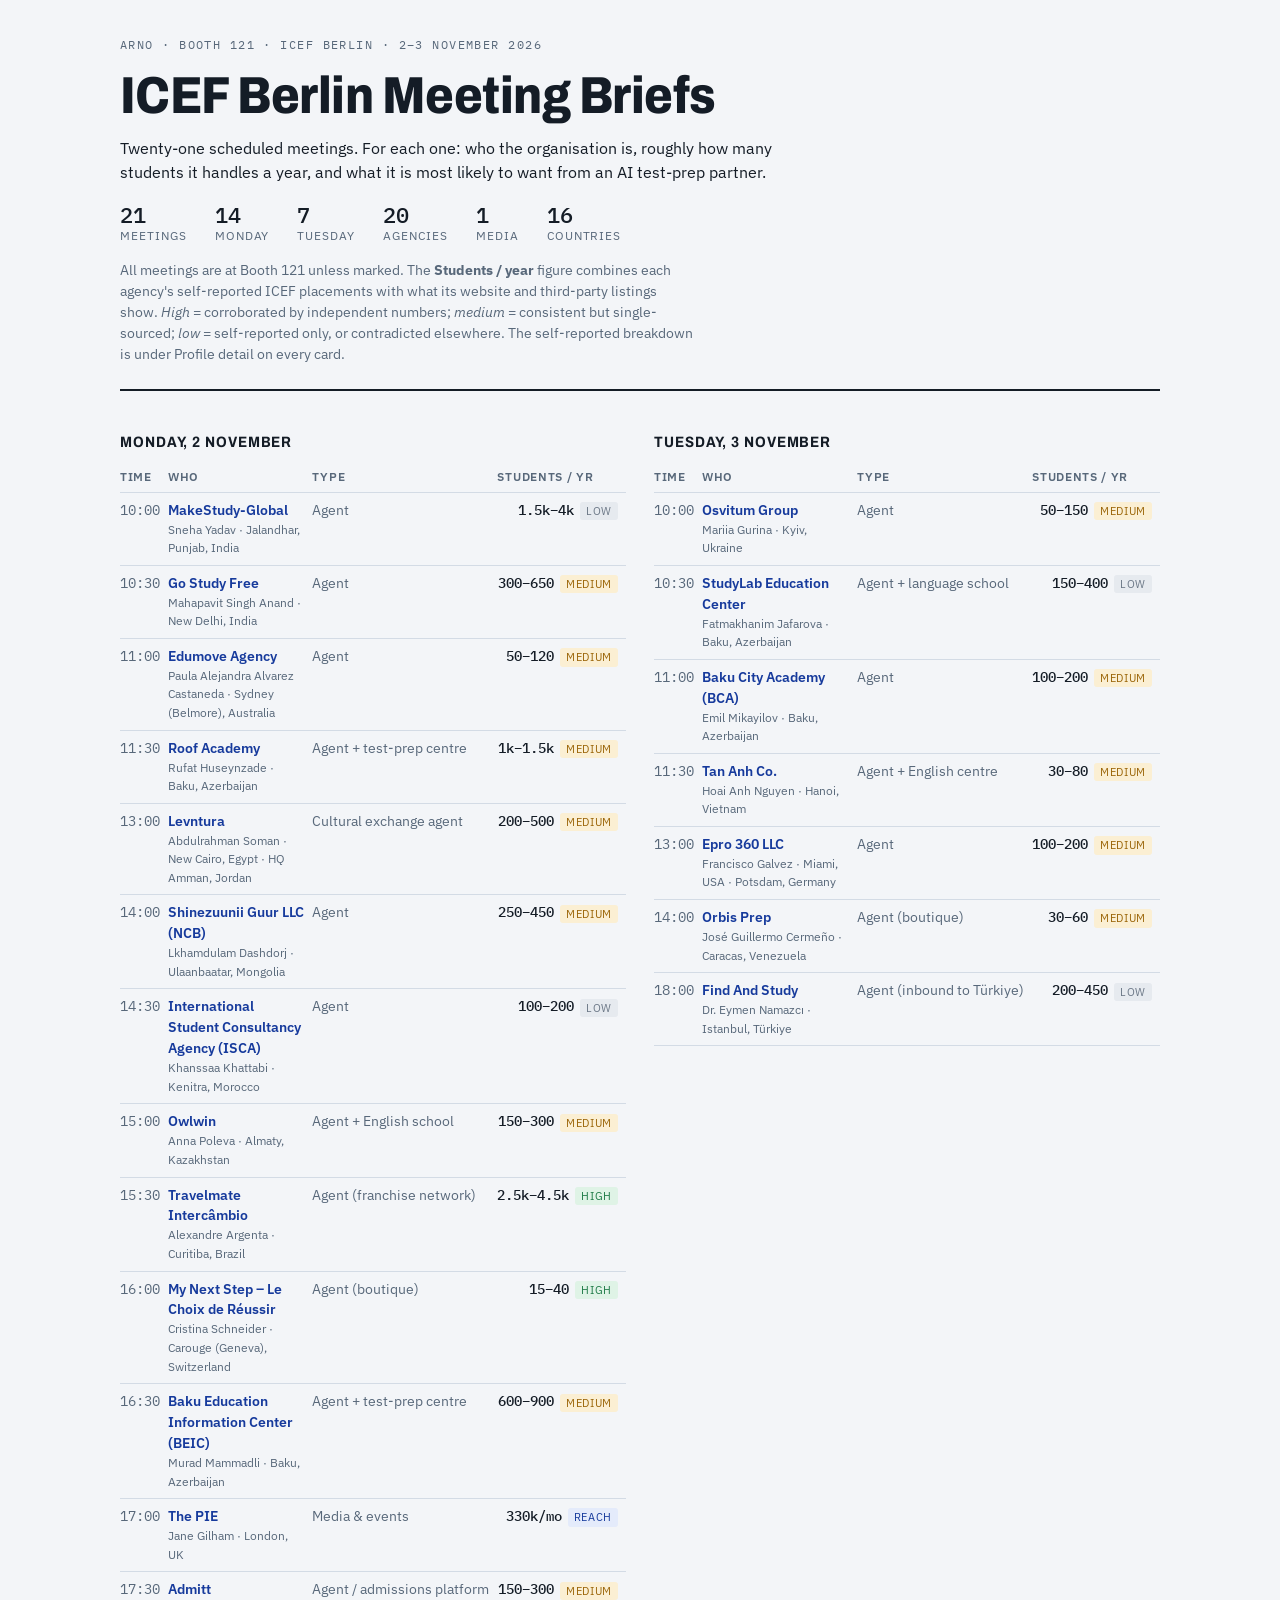
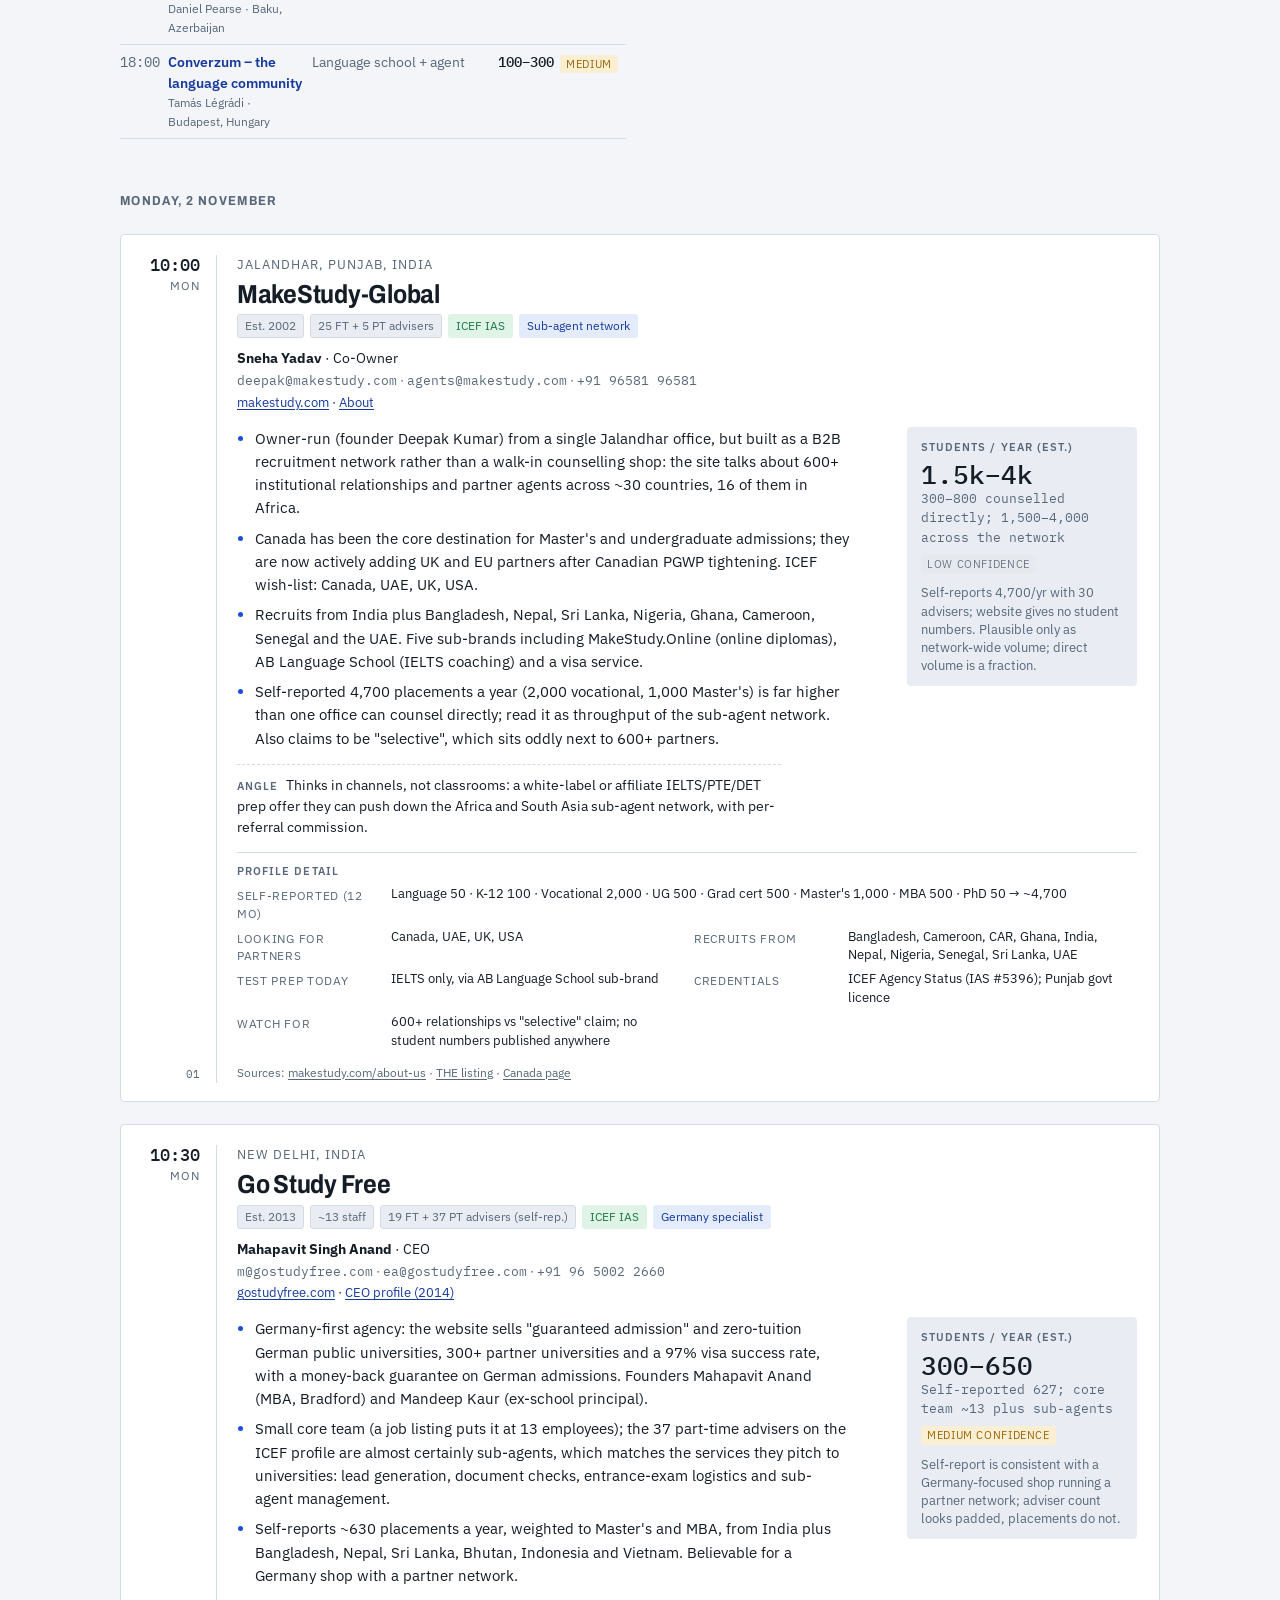
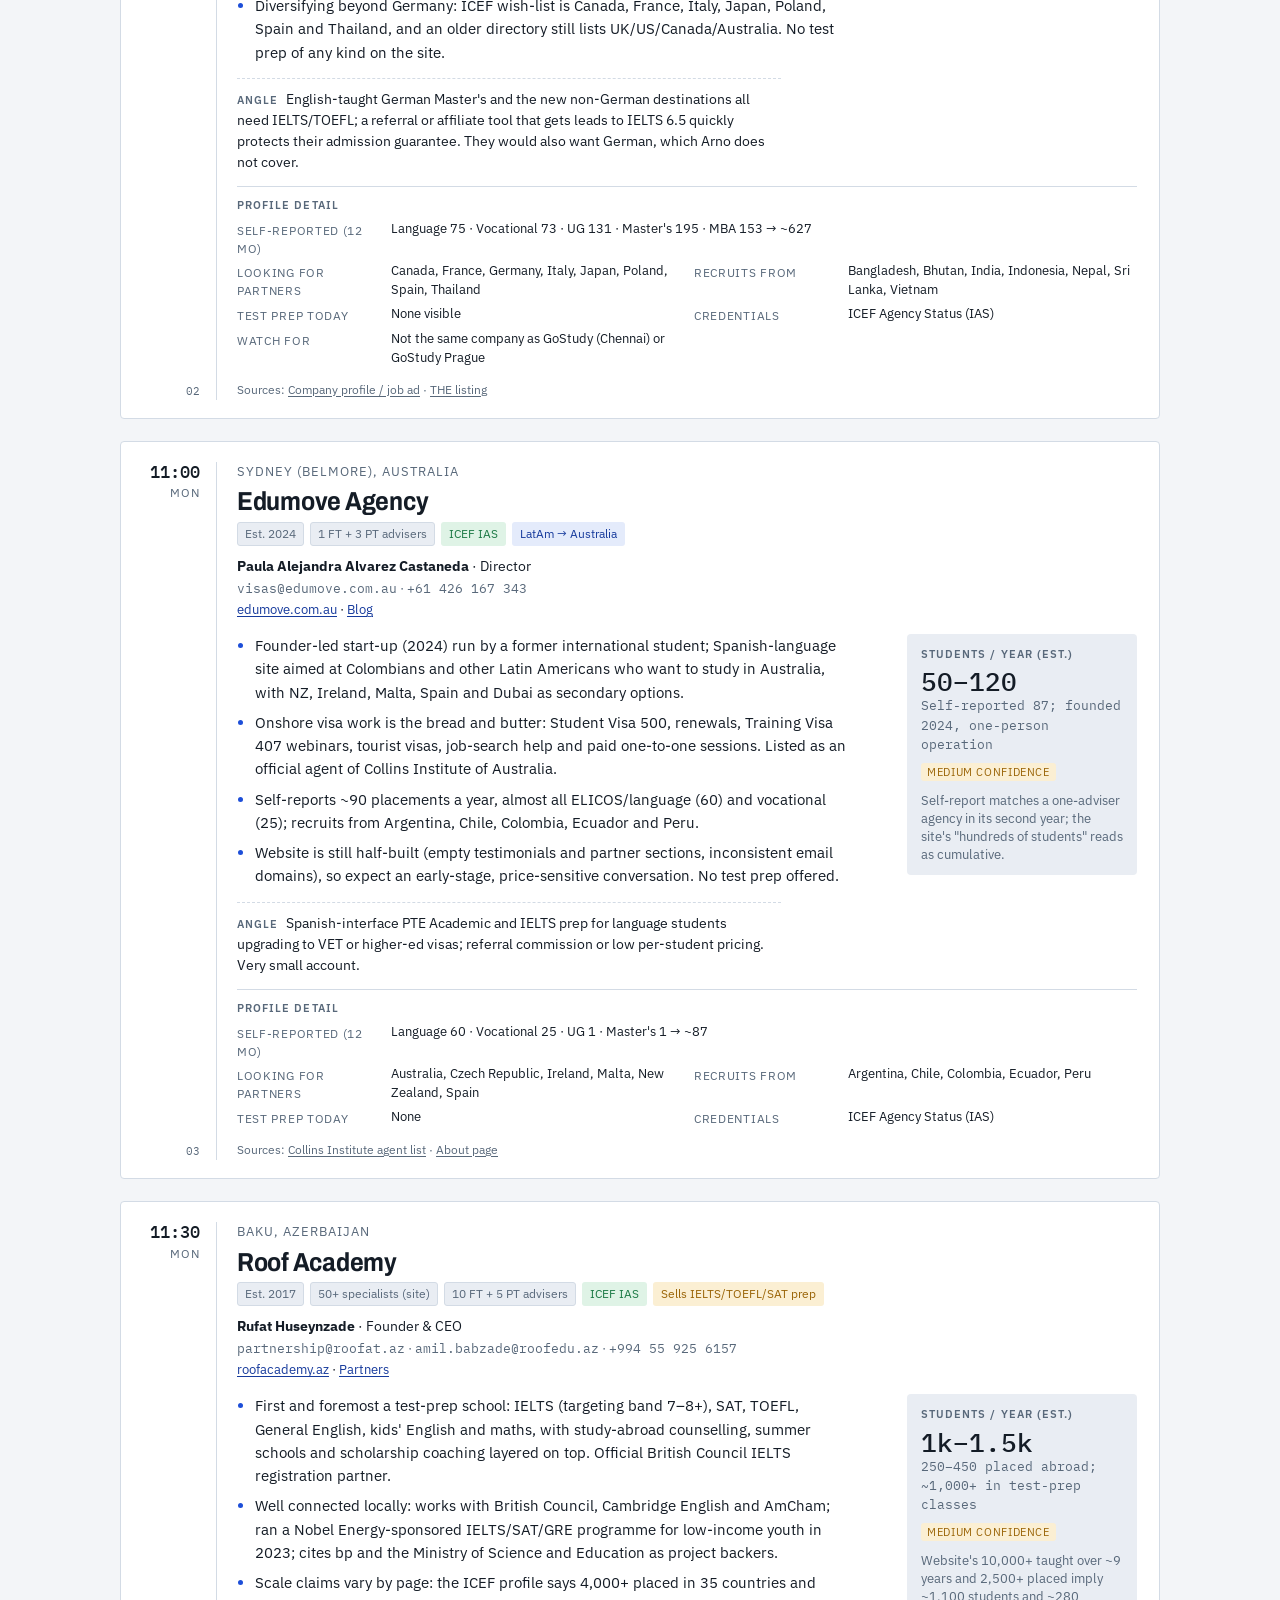
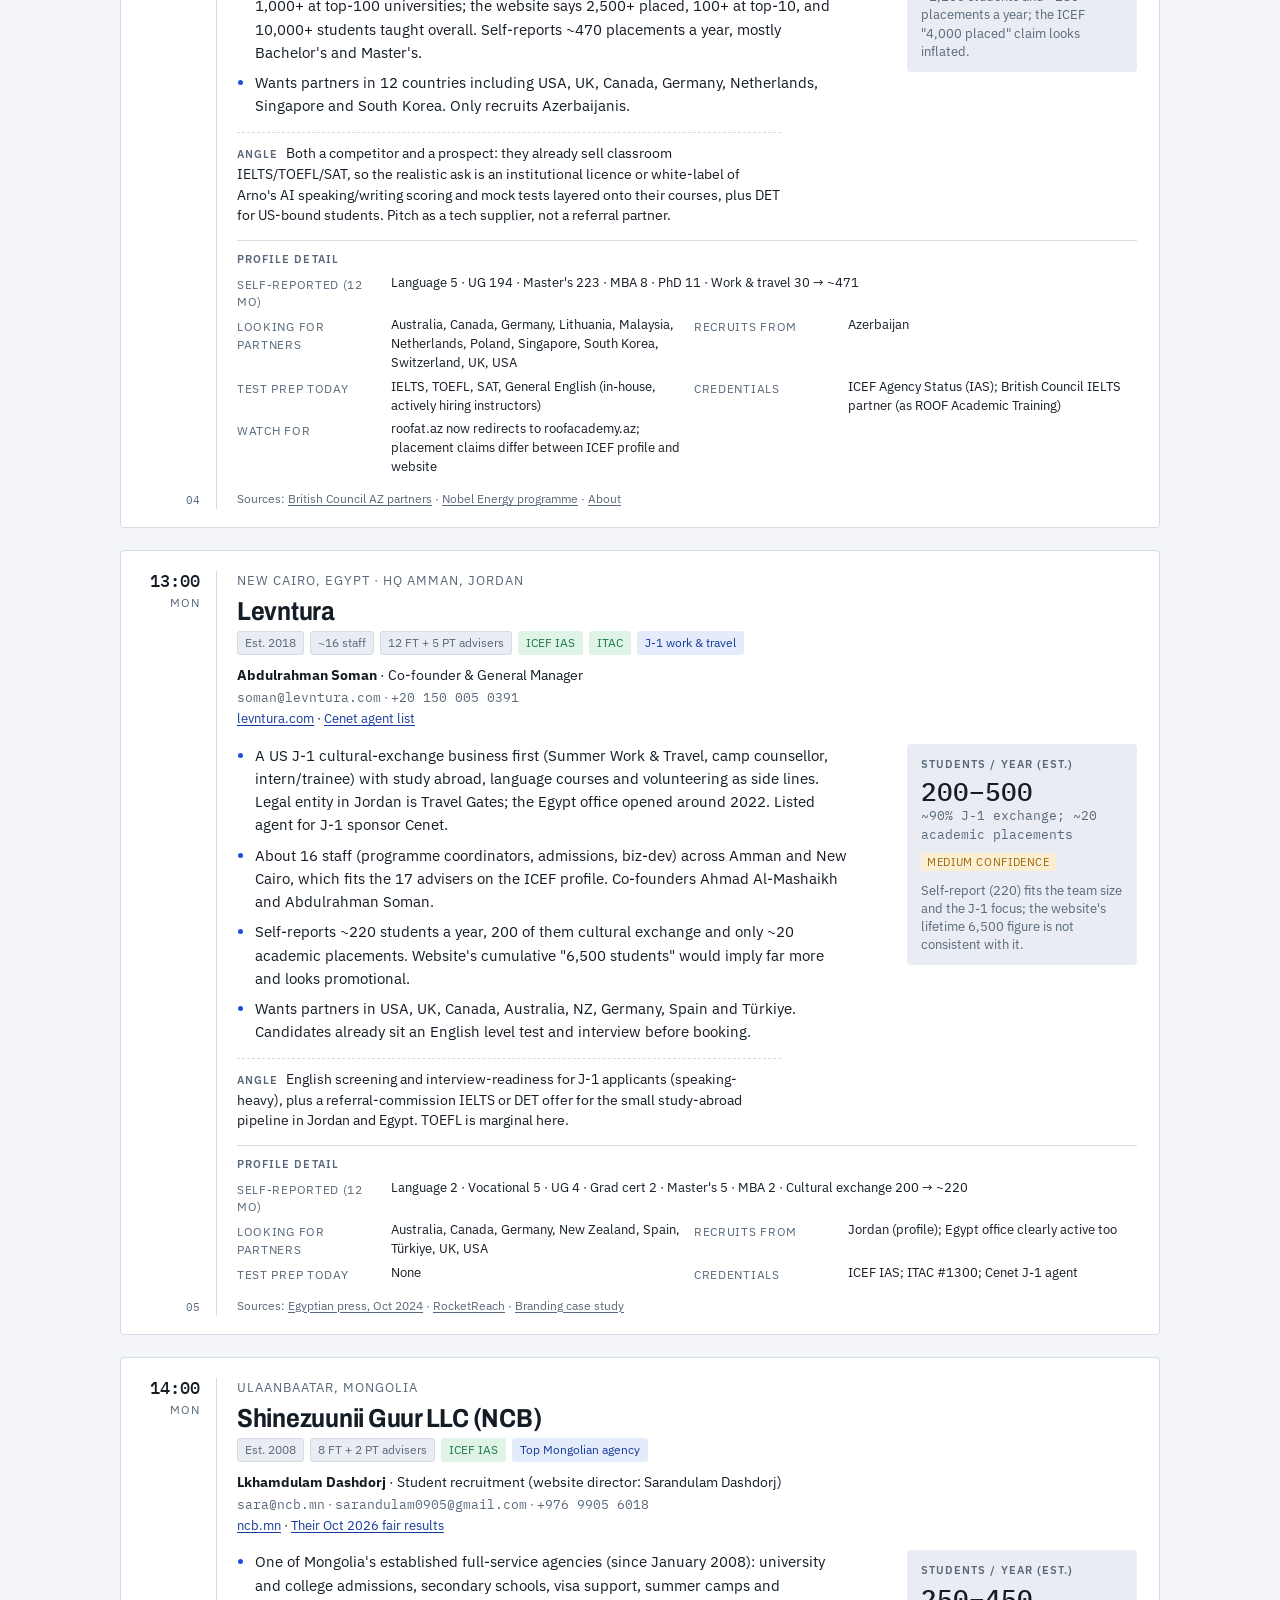
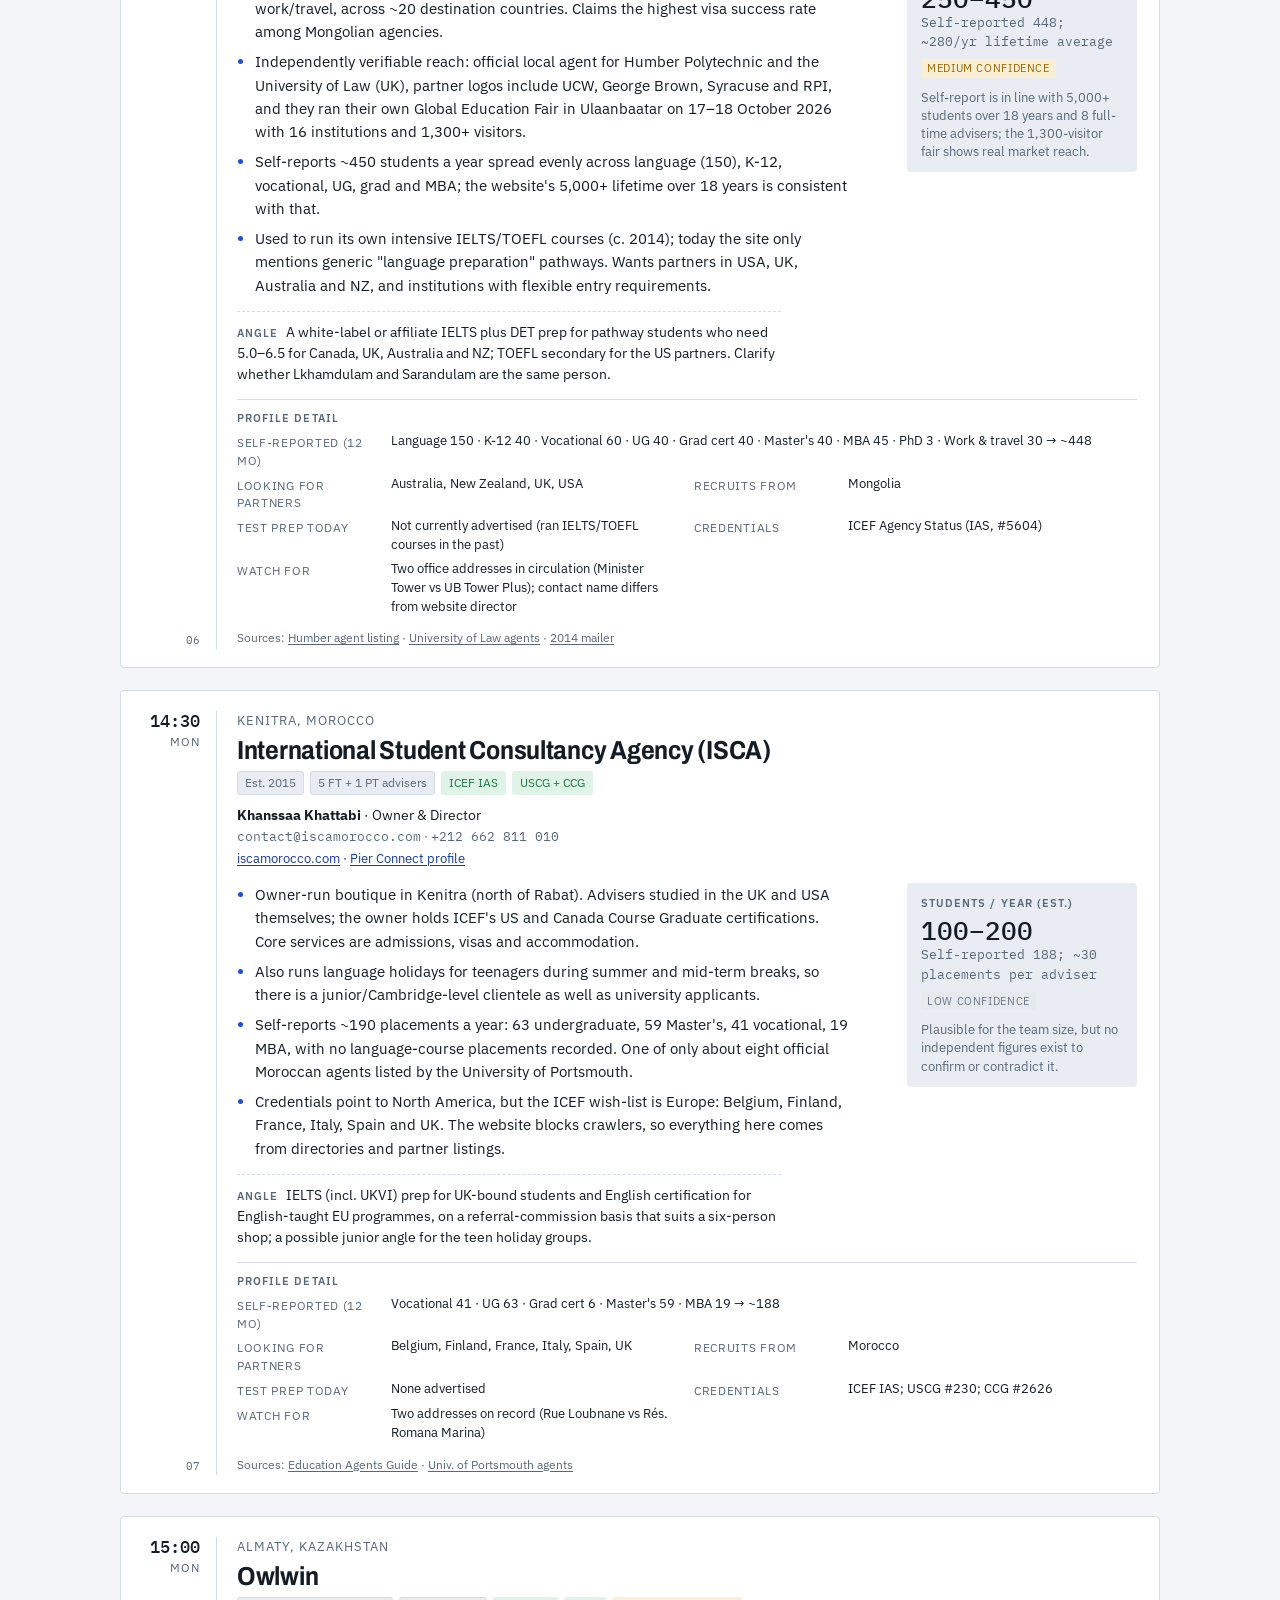
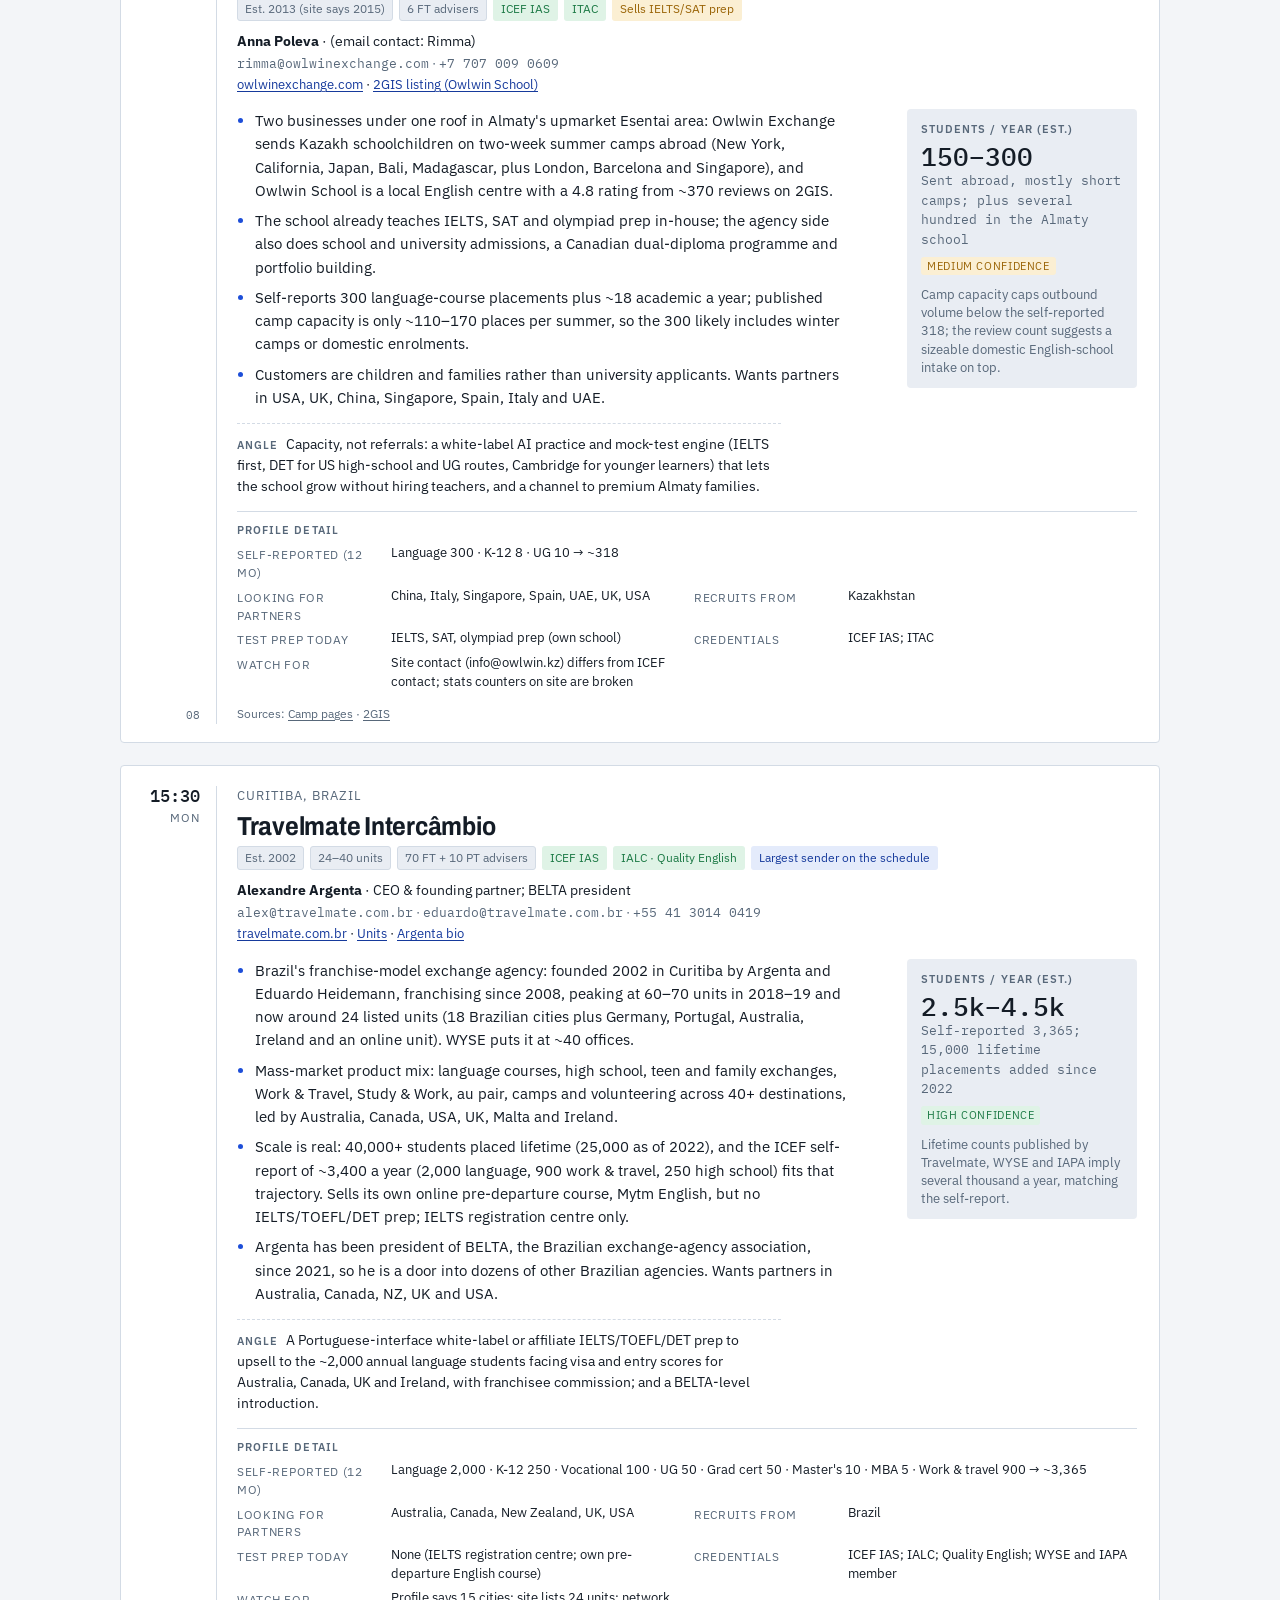
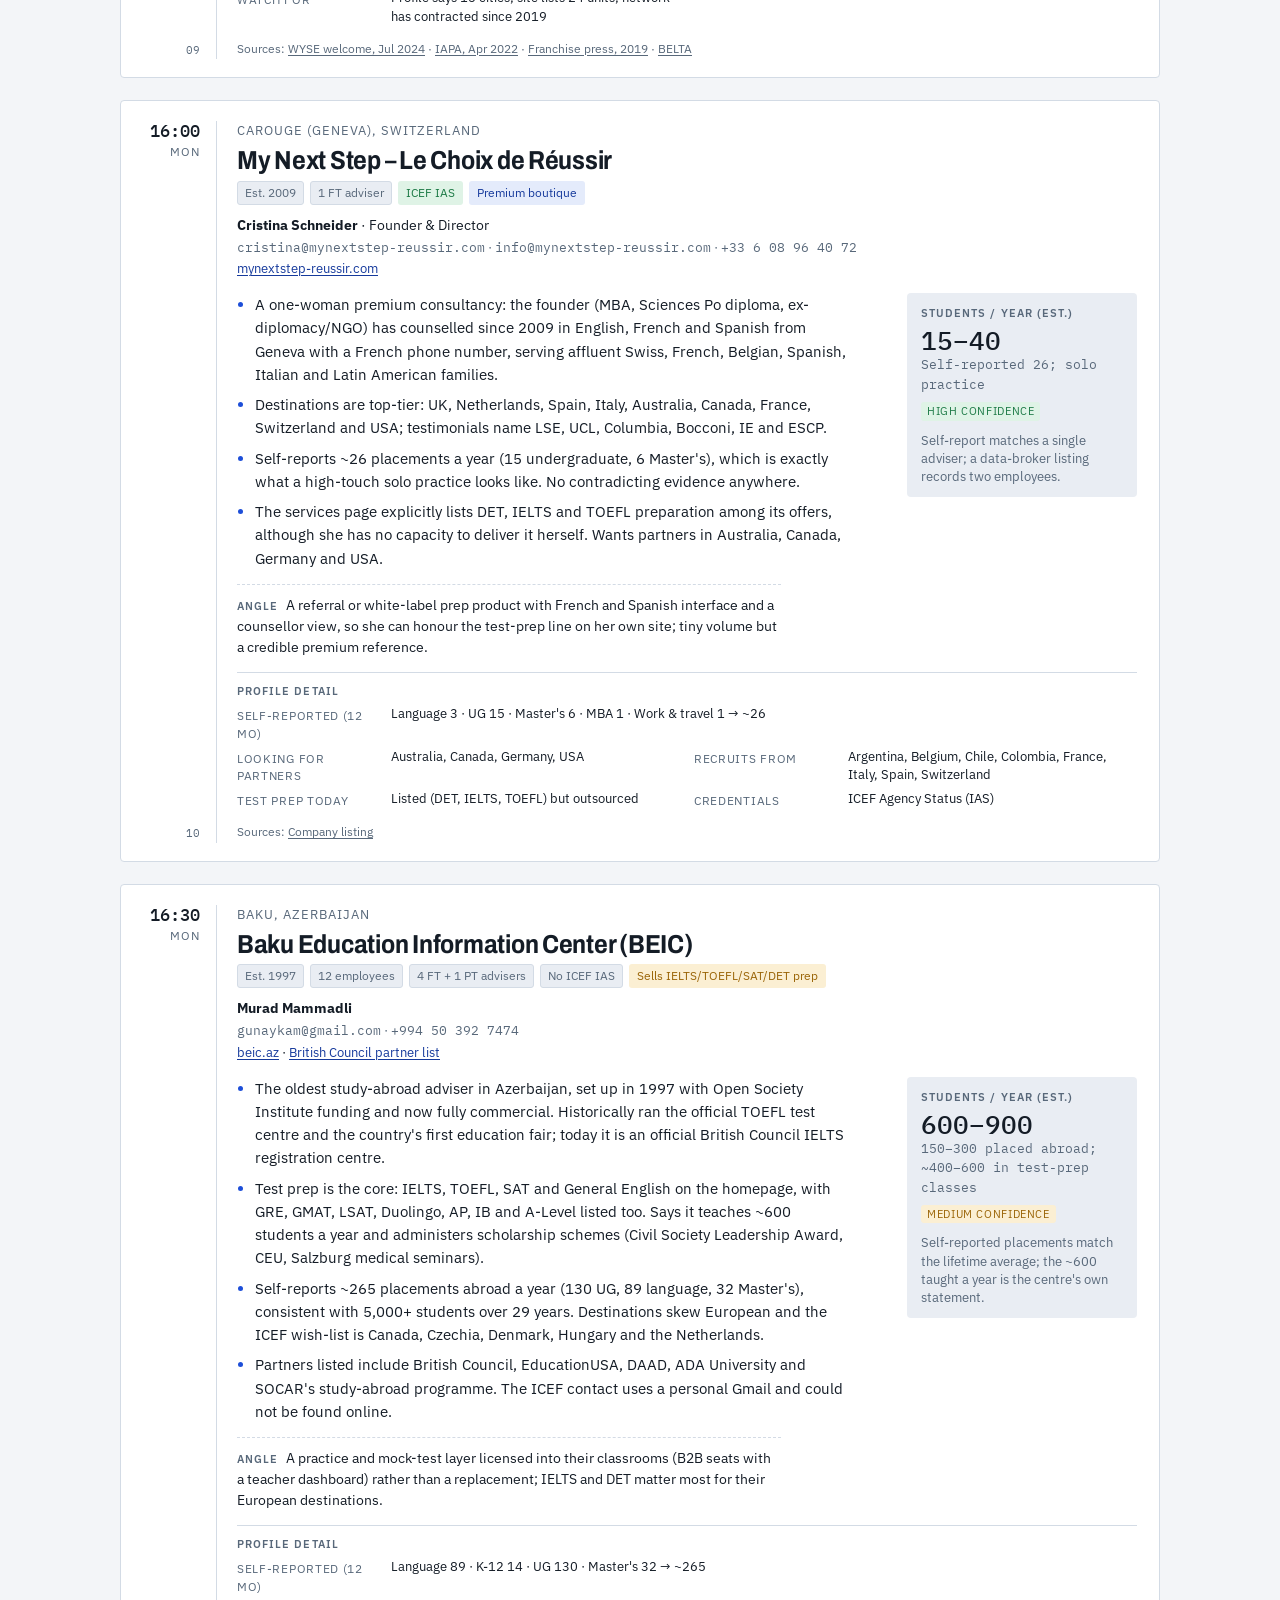
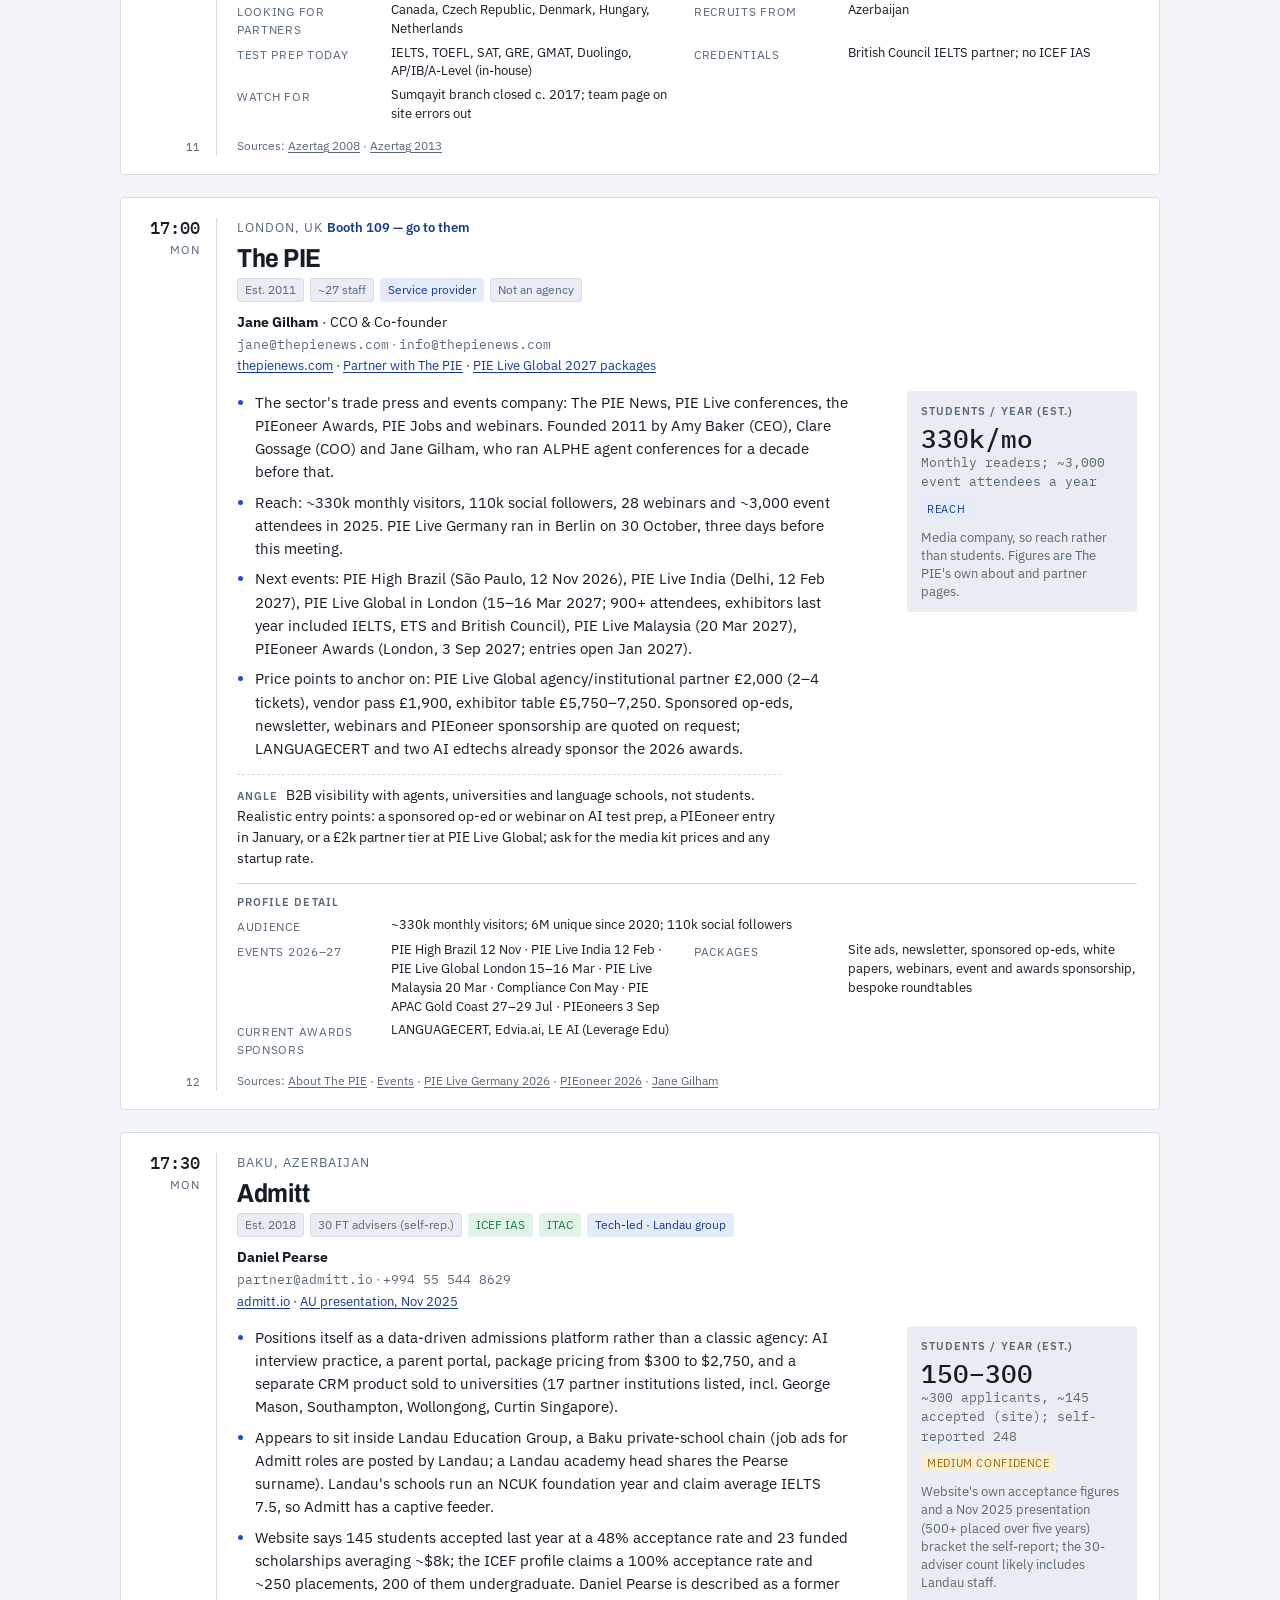
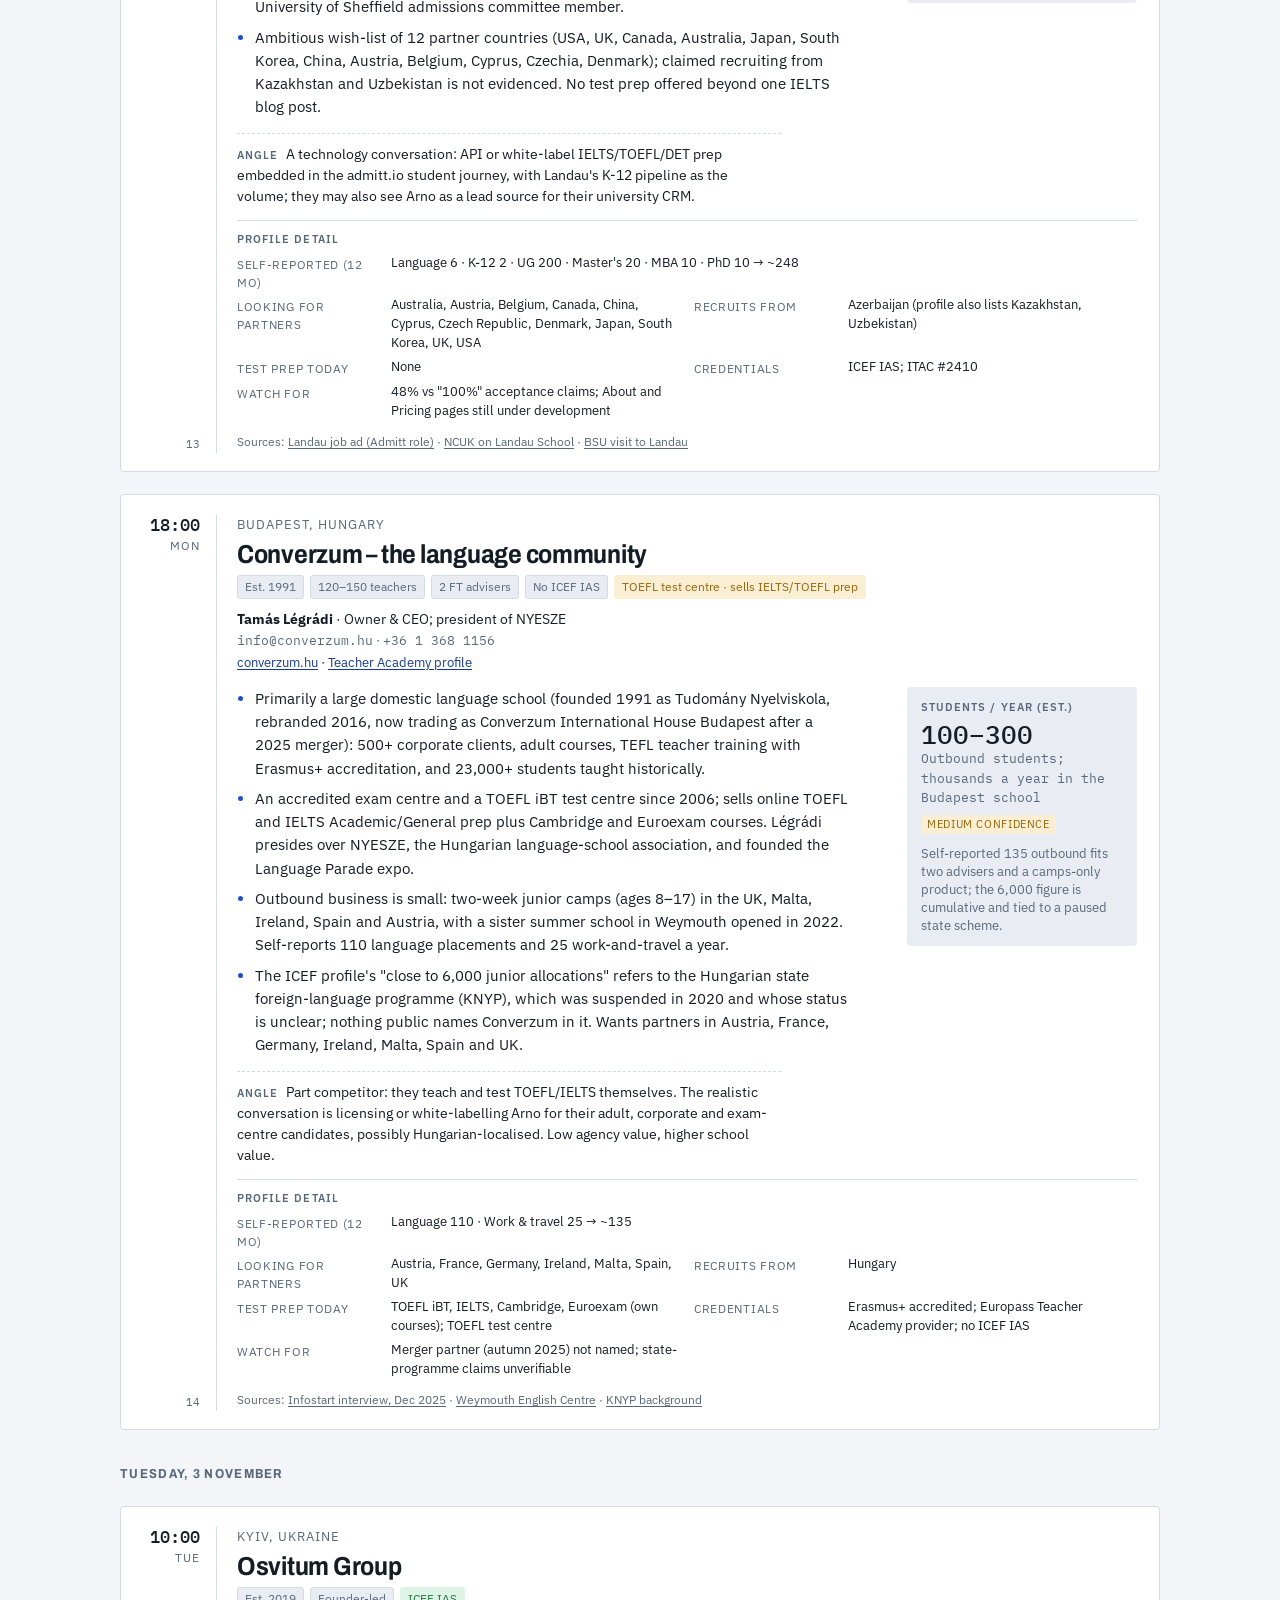
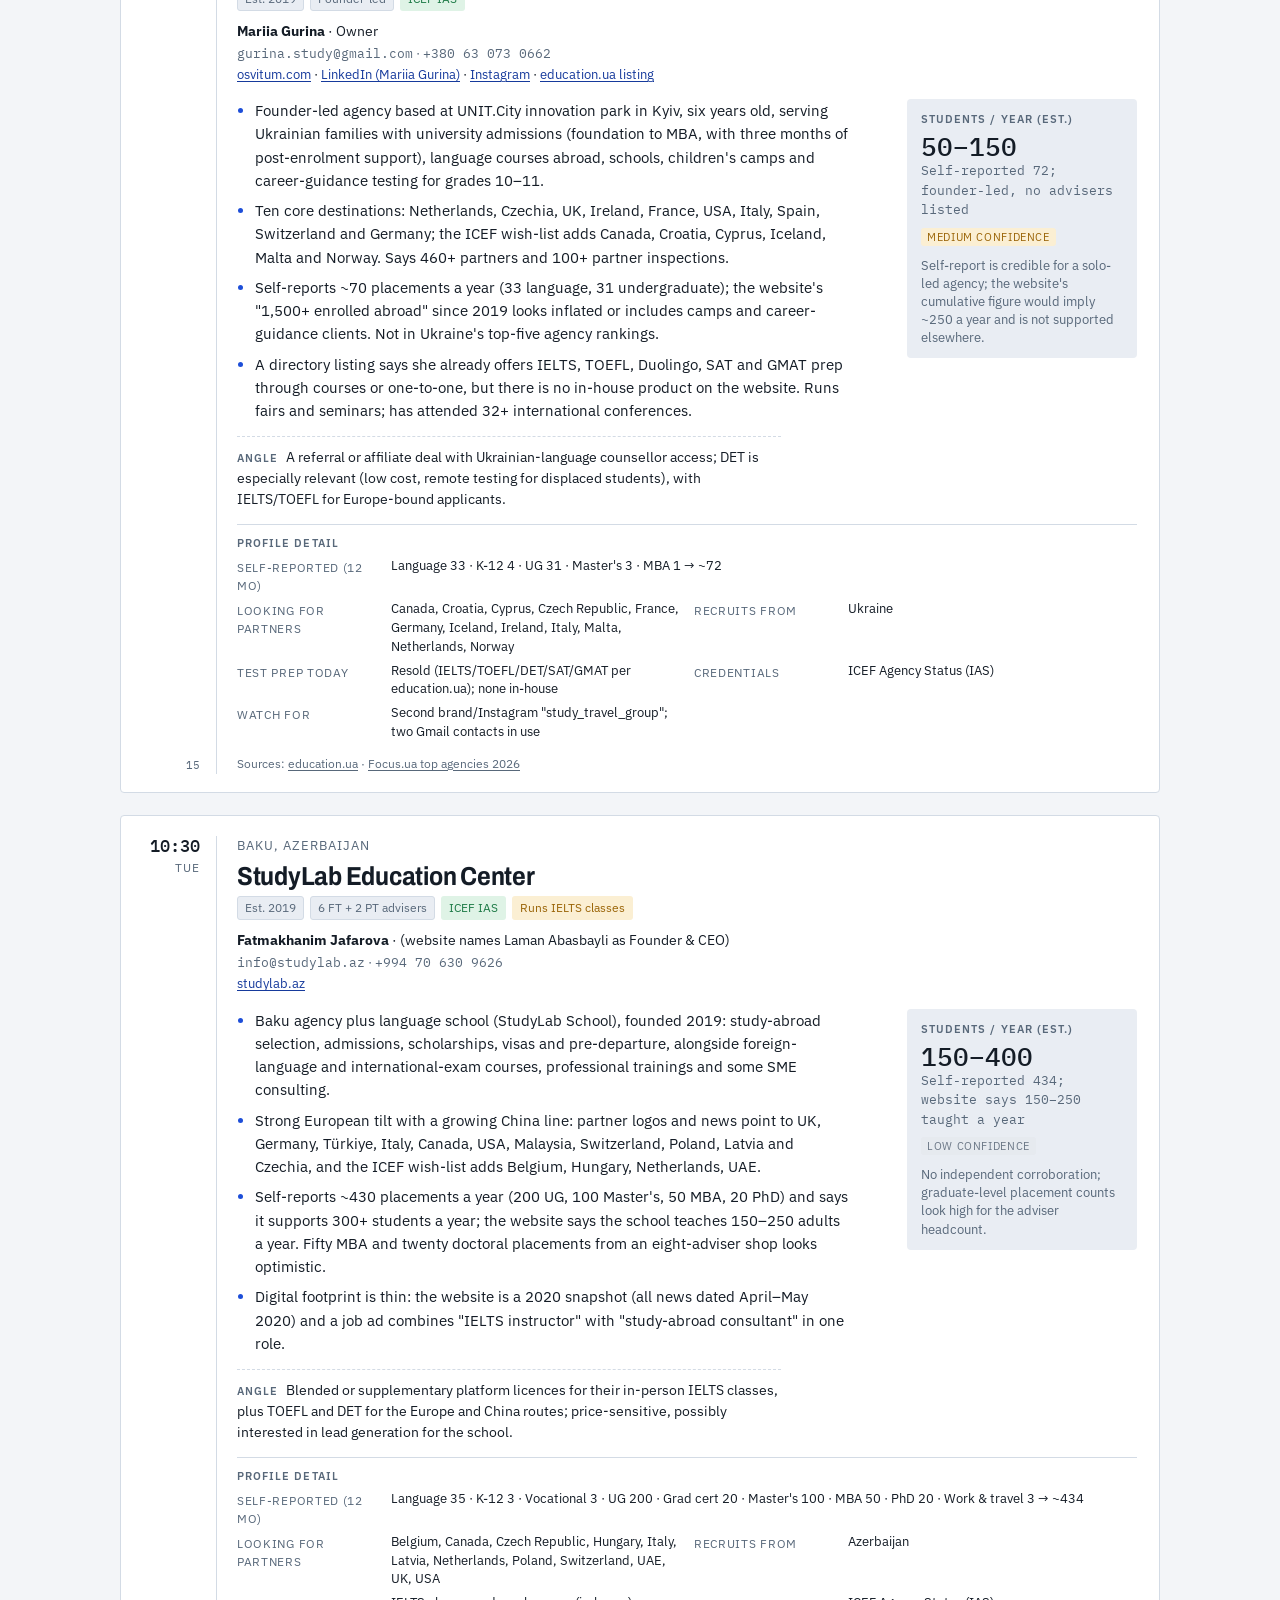
==== index.html @ f3b5654b "ICEF Berlin 2026 meeting briefs Co-Authored-By: Claude Fable 5.1 <noreply@anthropic.com> Claude-Sess" ====
<!doctype html>
<html lang="en">
<head>
<meta charset="utf-8">
<meta name="viewport" content="width=device-width, initial-scale=1, viewport-fit=cover">
<title>ICEF Berlin Meeting Briefs</title>
<meta name="robots" content="noindex, nofollow">
<link rel="preconnect" href="https://fonts.googleapis.com">
<link rel="stylesheet" href="https://fonts.googleapis.com/css2?family=Archivo:wdth,wght@75..100,500..800&family=IBM+Plex+Sans:wght@400;500;600&family=IBM+Plex+Mono:wght@400;500&display=swap">
<style>
html { color-scheme: light dark; }
body { margin: 0; }
img { max-width: 100%; }
[hidden] { display: none !important; }
/* Layout: a briefing book — one column, each meeting as a planner row with a time rail on the left and the brief on the right. */
:root {
  --bg: #f3f5f8;
  --surface: #ffffff;
  --surface-2: #e9edf3;
  --fg: #141c26;
  --muted: #58687a;
  --line: #d3dbe5;
  --accent: #1d4ed8;
  --accent-ink: #163a9c;
  --accent-soft: #e4ebfb;
  --ok: #1d7a46;
  --ok-soft: #dff3e6;
  --warn: #9a6407;
  --warn-soft: #fbefd3;
  --low: #6b7786;
  --low-soft: #e6eaef;
  --display: "Archivo", "Helvetica Neue", Arial, sans-serif;
  --body: "IBM Plex Sans", "Segoe UI", Roboto, system-ui, sans-serif;
  --mono: "IBM Plex Mono", ui-monospace, "SF Mono", Menlo, Consolas, monospace;
  color-scheme: light;
}
@media (prefers-color-scheme: dark) {
  :root:not([data-theme="light"]) {
    --bg: #0e1319; --surface: #161d26; --surface-2: #1f2834; --fg: #e8edf3; --muted: #98a5b4;
    --line: #2a3542; --accent: #8fabff; --accent-ink: #b8c8ff; --accent-soft: #1b2744;
    --ok: #5fd08a; --ok-soft: #14301f; --warn: #e8b454; --warn-soft: #3a2a0c; --low: #9aa6b4; --low-soft: #222b36;
    color-scheme: dark;
  }
}
:root[data-theme="dark"] {
  --bg: #0e1319; --surface: #161d26; --surface-2: #1f2834; --fg: #e8edf3; --muted: #98a5b4;
  --line: #2a3542; --accent: #8fabff; --accent-ink: #b8c8ff; --accent-soft: #1b2744;
  --ok: #5fd08a; --ok-soft: #14301f; --warn: #e8b454; --warn-soft: #3a2a0c; --low: #9aa6b4; --low-soft: #222b36;
  color-scheme: dark;
}

* { box-sizing: border-box; }
body {
  background: var(--bg);
  color: var(--fg);
  font-family: var(--body);
  font-size: 15px;
  line-height: 1.55;
  padding-left: max(16px, env(safe-area-inset-left, 0px));
  padding-right: max(16px, env(safe-area-inset-right, 0px));
  padding-block: 0 48px;
}
a { color: var(--accent-ink); text-decoration: underline; text-decoration-thickness: 1px; text-underline-offset: 2px; }
a:hover { color: var(--accent); }
a:focus-visible, summary:focus-visible { outline: 2px solid var(--accent); outline-offset: 2px; border-radius: 2px; }
.mono { font-family: var(--mono); font-variant-numeric: tabular-nums; }
.sel { user-select: all; }
h1, h2, h3 { font-family: var(--display); font-variation-settings: "wdth" 88; letter-spacing: -0.01em; text-wrap: balance; margin: 0; }

.page { max-width: 1040px; margin: 0 auto; display: flex; flex-direction: column; gap: 40px; }

/* Masthead */
.masthead { padding-top: 36px; border-bottom: 2px solid var(--fg); padding-bottom: 24px; display: flex; flex-direction: column; gap: 14px; }
.eyebrow { font-size: 12px; letter-spacing: 0.12em; text-transform: uppercase; color: var(--muted); }
.masthead h1 { font-size: clamp(32px, 5vw, 52px); font-weight: 800; line-height: 1.02; }
.lede { max-width: 66ch; margin: 0; font-size: 16px; color: var(--fg); }
.stats { display: flex; flex-wrap: wrap; gap: 8px 28px; margin-top: 4px; }
.stat .v { font-size: 22px; font-weight: 500; line-height: 1.1; }
.stat .k { font-size: 12px; color: var(--muted); text-transform: uppercase; letter-spacing: 0.08em; }
.howto { margin: 0; max-width: 72ch; font-size: 13.5px; color: var(--muted); }

/* Index tables */
.indexes { display: grid; grid-template-columns: 1fr 1fr; gap: 28px; align-items: start; }
.idx { min-width: 0; }
.idx h3 { font-size: 15px; font-weight: 700; text-transform: uppercase; letter-spacing: 0.06em; margin-bottom: 8px; }
.tablewrap { overflow-x: auto; }
table.index { width: 100%; border-collapse: collapse; font-size: 13.5px; }
table.index th { text-align: left; font-weight: 600; font-size: 11.5px; text-transform: uppercase; letter-spacing: 0.06em; color: var(--muted); padding: 6px 8px 6px 0; border-bottom: 1px solid var(--line); }
table.index td { padding: 7px 8px 7px 0; border-bottom: 1px solid var(--line); vertical-align: top; }
table.index td.t { font-family: var(--mono); white-space: nowrap; font-variant-numeric: tabular-nums; color: var(--muted); width: 1%; }
table.index td.org a { font-weight: 600; text-decoration: none; }
table.index td.org a:hover { text-decoration: underline; }
table.index td.org .sub { display: block; font-size: 12px; color: var(--muted); }
table.index td.kind { color: var(--muted); white-space: nowrap; width: 1%; }
table.index td.est { white-space: nowrap; width: 1%; text-align: right; }
table.index td.est .num { font-family: var(--mono); font-weight: 500; font-variant-numeric: tabular-nums; }
.conf { display: inline-block; font-size: 10.5px; text-transform: uppercase; letter-spacing: 0.06em; padding: 1px 6px; border-radius: 3px; margin-left: 6px; vertical-align: middle; }
.conf-high { background: var(--ok-soft); color: var(--ok); }
.conf-medium { background: var(--warn-soft); color: var(--warn); }
.conf-low { background: var(--low-soft); color: var(--low); }
.conf-na { background: var(--accent-soft); color: var(--accent-ink); }

/* Meetings */
.meetings { display: flex; flex-direction: column; gap: 22px; }
.dayhead { font-size: 13px; font-weight: 700; text-transform: uppercase; letter-spacing: 0.1em; color: var(--muted); padding-top: 12px; }
.dayhead + .meeting, .meeting + .meeting { margin: 0; }
.meeting { display: grid; grid-template-columns: 96px 1fr; gap: 20px; background: var(--surface); border: 1px solid var(--line); border-radius: 4px; padding: 20px 22px 18px 0; scroll-margin-top: 16px; }
.rail { display: flex; flex-direction: column; align-items: flex-end; padding-right: 16px; border-right: 1px solid var(--line); gap: 2px; }
.rail .time { font-size: 17px; font-weight: 500; line-height: 1.2; }
.rail .day { font-size: 11.5px; text-transform: uppercase; letter-spacing: 0.08em; color: var(--muted); }
.rail .n { margin-top: auto; font-size: 11px; color: var(--muted); padding-top: 12px; }
.body { min-width: 0; display: flex; flex-direction: column; gap: 14px; }
.meeting header { display: flex; flex-direction: column; gap: 6px; }
.kicker { font-size: 12.5px; text-transform: uppercase; letter-spacing: 0.08em; color: var(--muted); }
.locnote { text-transform: none; letter-spacing: 0; color: var(--accent-ink); font-weight: 600; }
.meeting h2 { font-size: 26px; font-weight: 700; line-height: 1.1; }
.badges { display: flex; flex-wrap: wrap; gap: 6px; }
.badge { font-size: 11.5px; padding: 2px 7px; border: 1px solid var(--line); border-radius: 3px; color: var(--muted); background: var(--surface-2); white-space: nowrap; }
.badge.ok { border-color: transparent; background: var(--ok-soft); color: var(--ok); }
.badge.accent { border-color: transparent; background: var(--accent-soft); color: var(--accent-ink); }
.badge.warn { border-color: transparent; background: var(--warn-soft); color: var(--warn); }
.contact { display: flex; flex-direction: column; gap: 2px; font-size: 13.5px; margin-top: 4px; }
.contact .who { color: var(--fg); }
.contact .bits { font-size: 12.5px; color: var(--muted); word-break: break-word; }
.contact .links { font-size: 13px; }

.grid { display: grid; grid-template-columns: minmax(0, 1fr) 230px; gap: 22px; align-items: start; }
.summary { min-width: 0; }
.bullets { margin: 0; padding-left: 18px; display: flex; flex-direction: column; gap: 7px; max-width: 68ch; }
.bullets li::marker { color: var(--accent); }
.angle { margin: 14px 0 0; font-size: 13.5px; max-width: 68ch; color: var(--fg); padding-top: 10px; border-top: 1px dashed var(--line); }
.lbl { font-size: 10.5px; text-transform: uppercase; letter-spacing: 0.1em; color: var(--muted); font-weight: 600; display: inline-block; margin-right: 8px; }
.estimate { background: var(--surface-2); border-radius: 4px; padding: 12px 14px 12px; display: flex; flex-direction: column; gap: 2px; }
.estimate .lbl { margin: 0 0 4px; }
.estimate .num { font-family: var(--mono); font-size: 26px; font-weight: 500; line-height: 1; font-variant-numeric: tabular-nums; }
.estimate .range { font-size: 12.5px; color: var(--muted); font-family: var(--mono); }
.estimate .conf { margin: 6px 0 0; align-self: flex-start; }
.estimate .basis { margin: 8px 0 0; font-size: 12.5px; color: var(--muted); line-height: 1.45; }

.more { border-top: 1px solid var(--line); padding-top: 10px; }
.more > .lbl { display: block; margin: 0 0 6px; }
.facts { margin: 0; display: grid; grid-template-columns: 140px minmax(0, 1fr) 140px minmax(0, 1fr); gap: 5px 14px; font-size: 13px; align-items: start; }
.facts dt { color: var(--muted); font-size: 11.5px; text-transform: uppercase; letter-spacing: 0.06em; padding-top: 2px; }
.facts dd { margin: 0; min-width: 0; line-height: 1.45; }
.facts dt:first-of-type + dd { grid-column: 2 / -1; }
@media (max-width: 940px) {
  .facts { grid-template-columns: 140px minmax(0, 1fr); }
  .facts dt:first-of-type + dd { grid-column: auto; }
}
.sources { margin: 12px 0 0; font-size: 12px; color: var(--muted); line-height: 1.7; }
.sources a { color: var(--muted); }
.sources a:hover { color: var(--accent); }

.foot { font-size: 12.5px; color: var(--muted); border-top: 1px solid var(--line); padding-top: 14px; max-width: 72ch; }
.foot p { margin: 0; }

@media (max-width: 760px) {
  .indexes { grid-template-columns: 1fr; }
  table.index td.kind { white-space: normal; width: auto; }
  table.index td.est { white-space: normal; }
  table.index td.est .conf { display: block; margin: 4px 0 0; width: max-content; margin-left: auto; }
  .meeting { grid-template-columns: 1fr; padding: 14px 16px 14px; gap: 12px; }
  .rail { flex-direction: row; align-items: baseline; justify-content: flex-start; gap: 12px; padding: 0 0 10px; border-right: 0; border-bottom: 1px solid var(--line); }
  .rail .n { margin-top: 0; margin-left: auto; padding-top: 0; }
  .grid { grid-template-columns: 1fr; }
  .facts { grid-template-columns: 1fr; gap: 2px 0; }
  .facts dt:first-of-type + dd { grid-column: auto; }
  .facts dd { margin-bottom: 8px; }
  .meeting h2 { font-size: 22px; }
}
@media (prefers-reduced-motion: no-preference) {
  html { scroll-behavior: smooth; }
}

</style>
</head>
<body>
<div class="page">
<header class="masthead">
  <div class="eyebrow mono">Arno · Booth 121 · ICEF Berlin · 2–3 November 2026</div>
  <h1>ICEF Berlin Meeting Briefs</h1>
  <p class="lede">Twenty-one scheduled meetings. For each one: who the organisation is, roughly how many students it handles a year, and what it is most likely to want from an AI test-prep partner.</p>
  <div class="stats">
    <div class="stat"><div class="v mono">21</div><div class="k">Meetings</div></div><div class="stat"><div class="v mono">14</div><div class="k">Monday</div></div><div class="stat"><div class="v mono">7</div><div class="k">Tuesday</div></div><div class="stat"><div class="v mono">20</div><div class="k">Agencies</div></div><div class="stat"><div class="v mono">1</div><div class="k">Media</div></div><div class="stat"><div class="v mono">16</div><div class="k">Countries</div></div>
  </div>
  <p class="howto">All meetings are at Booth 121 unless marked. The <strong>Students / year</strong> figure combines each agency's self-reported ICEF placements with what its website and third-party listings show. <em>High</em> = corroborated by independent numbers; <em>medium</em> = consistent but single-sourced; <em>low</em> = self-reported only, or contradicted elsewhere. The self-reported breakdown is under Profile detail on every card.</p>
</header>

<section class="indexes">
  <div class="idx"><h3>Monday, 2 November</h3><div class="tablewrap"><table class="index"><thead><tr><th>Time</th><th>Who</th><th>Type</th><th>Students / yr</th></tr></thead><tbody><tr><td class="t">10:00</td><td class="org"><a href="#makestudy">MakeStudy-Global</a><span class="sub">Sneha Yadav · Jalandhar, Punjab, India</span></td><td class="kind">Agent</td><td class="est"><span class="num">1.5k–4k</span><span class="conf conf-low">low</span></td></tr><tr><td class="t">10:30</td><td class="org"><a href="#gostudyfree">Go Study Free</a><span class="sub">Mahapavit Singh Anand · New Delhi, India</span></td><td class="kind">Agent</td><td class="est"><span class="num">300–650</span><span class="conf conf-medium">medium</span></td></tr><tr><td class="t">11:00</td><td class="org"><a href="#edumove">Edumove Agency</a><span class="sub">Paula Alejandra Alvarez Castaneda · Sydney (Belmore), Australia</span></td><td class="kind">Agent</td><td class="est"><span class="num">50–120</span><span class="conf conf-medium">medium</span></td></tr><tr><td class="t">11:30</td><td class="org"><a href="#roof">Roof Academy</a><span class="sub">Rufat Huseynzade · Baku, Azerbaijan</span></td><td class="kind">Agent + test-prep centre</td><td class="est"><span class="num">1k–1.5k</span><span class="conf conf-medium">medium</span></td></tr><tr><td class="t">13:00</td><td class="org"><a href="#levntura">Levntura</a><span class="sub">Abdulrahman Soman · New Cairo, Egypt · HQ Amman, Jordan</span></td><td class="kind">Cultural exchange agent</td><td class="est"><span class="num">200–500</span><span class="conf conf-medium">medium</span></td></tr><tr><td class="t">14:00</td><td class="org"><a href="#ncb">Shinezuunii Guur LLC (NCB)</a><span class="sub">Lkhamdulam Dashdorj · Ulaanbaatar, Mongolia</span></td><td class="kind">Agent</td><td class="est"><span class="num">250–450</span><span class="conf conf-medium">medium</span></td></tr><tr><td class="t">14:30</td><td class="org"><a href="#isca">International Student Consultancy Agency (ISCA)</a><span class="sub">Khanssaa Khattabi · Kenitra, Morocco</span></td><td class="kind">Agent</td><td class="est"><span class="num">100–200</span><span class="conf conf-low">low</span></td></tr><tr><td class="t">15:00</td><td class="org"><a href="#owlwin">Owlwin</a><span class="sub">Anna Poleva · Almaty, Kazakhstan</span></td><td class="kind">Agent + English school</td><td class="est"><span class="num">150–300</span><span class="conf conf-medium">medium</span></td></tr><tr><td class="t">15:30</td><td class="org"><a href="#travelmate">Travelmate Intercâmbio</a><span class="sub">Alexandre Argenta · Curitiba, Brazil</span></td><td class="kind">Agent (franchise network)</td><td class="est"><span class="num">2.5k–4.5k</span><span class="conf conf-high">high</span></td></tr><tr><td class="t">16:00</td><td class="org"><a href="#mynextstep">My Next Step – Le Choix de Réussir</a><span class="sub">Cristina Schneider · Carouge (Geneva), Switzerland</span></td><td class="kind">Agent (boutique)</td><td class="est"><span class="num">15–40</span><span class="conf conf-high">high</span></td></tr><tr><td class="t">16:30</td><td class="org"><a href="#beic">Baku Education Information Center (BEIC)</a><span class="sub">Murad Mammadli · Baku, Azerbaijan</span></td><td class="kind">Agent + test-prep centre</td><td class="est"><span class="num">600–900</span><span class="conf conf-medium">medium</span></td></tr><tr><td class="t">17:00</td><td class="org"><a href="#pie">The PIE</a><span class="sub">Jane Gilham · London, UK</span></td><td class="kind">Media &amp; events</td><td class="est"><span class="num">330k/mo</span><span class="conf conf-na">reach</span></td></tr><tr><td class="t">17:30</td><td class="org"><a href="#admitt">Admitt</a><span class="sub">Daniel Pearse · Baku, Azerbaijan</span></td><td class="kind">Agent / admissions platform</td><td class="est"><span class="num">150–300</span><span class="conf conf-medium">medium</span></td></tr><tr><td class="t">18:00</td><td class="org"><a href="#converzum">Converzum – the language community</a><span class="sub">Tamás Légrádi · Budapest, Hungary</span></td><td class="kind">Language school + agent</td><td class="est"><span class="num">100–300</span><span class="conf conf-medium">medium</span></td></tr></tbody></table></div></div>
  <div class="idx"><h3>Tuesday, 3 November</h3><div class="tablewrap"><table class="index"><thead><tr><th>Time</th><th>Who</th><th>Type</th><th>Students / yr</th></tr></thead><tbody><tr><td class="t">10:00</td><td class="org"><a href="#osvitum">Osvitum Group</a><span class="sub">Mariia Gurina · Kyiv, Ukraine</span></td><td class="kind">Agent</td><td class="est"><span class="num">50–150</span><span class="conf conf-medium">medium</span></td></tr><tr><td class="t">10:30</td><td class="org"><a href="#studylab">StudyLab Education Center</a><span class="sub">Fatmakhanim Jafarova · Baku, Azerbaijan</span></td><td class="kind">Agent + language school</td><td class="est"><span class="num">150–400</span><span class="conf conf-low">low</span></td></tr><tr><td class="t">11:00</td><td class="org"><a href="#bca">Baku City Academy (BCA)</a><span class="sub">Emil Mikayilov · Baku, Azerbaijan</span></td><td class="kind">Agent</td><td class="est"><span class="num">100–200</span><span class="conf conf-medium">medium</span></td></tr><tr><td class="t">11:30</td><td class="org"><a href="#tananh">Tan Anh Co.</a><span class="sub">Hoai Anh Nguyen · Hanoi, Vietnam</span></td><td class="kind">Agent + English centre</td><td class="est"><span class="num">30–80</span><span class="conf conf-medium">medium</span></td></tr><tr><td class="t">13:00</td><td class="org"><a href="#epro360">Epro 360 LLC</a><span class="sub">Francisco Galvez · Miami, USA · Potsdam, Germany</span></td><td class="kind">Agent</td><td class="est"><span class="num">100–200</span><span class="conf conf-medium">medium</span></td></tr><tr><td class="t">14:00</td><td class="org"><a href="#orbis">Orbis Prep</a><span class="sub">José Guillermo Cermeño · Caracas, Venezuela</span></td><td class="kind">Agent (boutique)</td><td class="est"><span class="num">30–60</span><span class="conf conf-medium">medium</span></td></tr><tr><td class="t">18:00</td><td class="org"><a href="#findandstudy">Find And Study</a><span class="sub">Dr. Eymen Namazcı · Istanbul, Türkiye</span></td><td class="kind">Agent (inbound to Türkiye)</td><td class="est"><span class="num">200–450</span><span class="conf conf-low">low</span></td></tr></tbody></table></div></div>
</section>

<section class="meetings">
  <h2 class="dayhead" id="monday">Monday, 2 November</h2>
  
<article class="meeting" id="makestudy">
  <div class="rail">
    <div class="time mono">10:00</div>
    <div class="day">Mon</div>
    <div class="n mono">01</div>
  </div>
  <div class="body">
    <header>
      <div class="kicker">Jalandhar, Punjab, India</div>
      <h2>MakeStudy-Global</h2>
      <div class="badges"><span class="badge ">Est. 2002</span><span class="badge ">25 FT + 5 PT advisers</span><span class="badge ok">ICEF IAS</span><span class="badge accent">Sub-agent network</span></div>
      <div class="contact">
        <div class="who"><strong>Sneha Yadav</strong> · Co-Owner</div>
        <div class="bits"><span class="mono sel">deepak@makestudy.com</span> · <span class="mono sel">agents@makestudy.com</span> · <span class="mono sel">+91 96581 96581</span></div>
        <div class="links"><a href="https://www.makestudy.com" target="_blank" rel="noopener">makestudy.com</a> · <a href="https://www.makestudy.com/about-us" target="_blank" rel="noopener">About</a></div>
      </div>
    </header>
    <div class="grid">
      <div class="summary">
        <ul class="bullets"><li>Owner-run (founder Deepak Kumar) from a single Jalandhar office, but built as a B2B recruitment network rather than a walk-in counselling shop: the site talks about 600+ institutional relationships and partner agents across ~30 countries, 16 of them in Africa.</li><li>Canada has been the core destination for Master's and undergraduate admissions; they are now actively adding UK and EU partners after Canadian PGWP tightening. ICEF wish-list: Canada, UAE, UK, USA.</li><li>Recruits from India plus Bangladesh, Nepal, Sri Lanka, Nigeria, Ghana, Cameroon, Senegal and the UAE. Five sub-brands including MakeStudy.Online (online diplomas), AB Language School (IELTS coaching) and a visa service.</li><li>Self-reported 4,700 placements a year (2,000 vocational, 1,000 Master's) is far higher than one office can counsel directly; read it as throughput of the sub-agent network. Also claims to be "selective", which sits oddly next to 600+ partners.</li></ul>
        <p class="angle"><span class="lbl">Angle</span>Thinks in channels, not classrooms: a white-label or affiliate IELTS/PTE/DET prep offer they can push down the Africa and South Asia sub-agent network, with per-referral commission.</p>
      </div>
      <aside class="estimate">
        <div class="lbl">Students / year (est.)</div>
        <div class="num">1.5k–4k</div>
        <div class="range">300–800 counselled directly; 1,500–4,000 across the network</div>
        <span class="conf conf-low">low confidence</span>
        <p class="basis">Self-reports 4,700/yr with 30 advisers; website gives no student numbers. Plausible only as network-wide volume; direct volume is a fraction.</p>
      </aside>
    </div>
    <div class="more">
      <div class="lbl">Profile detail</div>
      <dl class="facts"><dt>Self-reported (12 mo)</dt><dd>Language 50 · K-12 100 · Vocational 2,000 · UG 500 · Grad cert 500 · Master's 1,000 · MBA 500 · PhD 50 → ~4,700</dd><dt>Looking for partners</dt><dd>Canada, UAE, UK, USA</dd><dt>Recruits from</dt><dd>Bangladesh, Cameroon, CAR, Ghana, India, Nepal, Nigeria, Senegal, Sri Lanka, UAE</dd><dt>Test prep today</dt><dd>IELTS only, via AB Language School sub-brand</dd><dt>Credentials</dt><dd>ICEF Agency Status (IAS #5396); Punjab govt licence</dd><dt>Watch for</dt><dd>600+ relationships vs "selective" claim; no student numbers published anywhere</dd></dl>
      <p class="sources">Sources: <a href="https://www.makestudy.com/about-us" target="_blank" rel="noopener">makestudy.com/about-us</a> · <a href="https://www.timeshighereducation.com/student/student-services/makestudy" target="_blank" rel="noopener">THE listing</a> · <a href="https://www.makestudy.com/canada" target="_blank" rel="noopener">Canada page</a></p>
    </div>
  </div>
</article>
<article class="meeting" id="gostudyfree">
  <div class="rail">
    <div class="time mono">10:30</div>
    <div class="day">Mon</div>
    <div class="n mono">02</div>
  </div>
  <div class="body">
    <header>
      <div class="kicker">New Delhi, India</div>
      <h2>Go Study Free</h2>
      <div class="badges"><span class="badge ">Est. 2013</span><span class="badge ">~13 staff</span><span class="badge ">19 FT + 37 PT advisers (self-rep.)</span><span class="badge ok">ICEF IAS</span><span class="badge accent">Germany specialist</span></div>
      <div class="contact">
        <div class="who"><strong>Mahapavit Singh Anand</strong> · CEO</div>
        <div class="bits"><span class="mono sel">m@gostudyfree.com</span> · <span class="mono sel">ea@gostudyfree.com</span> · <span class="mono sel">+91 96 5002 2660</span></div>
        <div class="links"><a href="https://www.gostudyfree.com" target="_blank" rel="noopener">gostudyfree.com</a> · <a href="https://www.newswire.com/news/profile-of-ceo-mahapavit-singh-anand-29422" target="_blank" rel="noopener">CEO profile (2014)</a></div>
      </div>
    </header>
    <div class="grid">
      <div class="summary">
        <ul class="bullets"><li>Germany-first agency: the website sells "guaranteed admission" and zero-tuition German public universities, 300+ partner universities and a 97% visa success rate, with a money-back guarantee on German admissions. Founders Mahapavit Anand (MBA, Bradford) and Mandeep Kaur (ex-school principal).</li><li>Small core team (a job listing puts it at 13 employees); the 37 part-time advisers on the ICEF profile are almost certainly sub-agents, which matches the services they pitch to universities: lead generation, document checks, entrance-exam logistics and sub-agent management.</li><li>Self-reports ~630 placements a year, weighted to Master's and MBA, from India plus Bangladesh, Nepal, Sri Lanka, Bhutan, Indonesia and Vietnam. Believable for a Germany shop with a partner network.</li><li>Diversifying beyond Germany: ICEF wish-list is Canada, France, Italy, Japan, Poland, Spain and Thailand, and an older directory still lists UK/US/Canada/Australia. No test prep of any kind on the site.</li></ul>
        <p class="angle"><span class="lbl">Angle</span>English-taught German Master's and the new non-German destinations all need IELTS/TOEFL; a referral or affiliate tool that gets leads to IELTS 6.5 quickly protects their admission guarantee. They would also want German, which Arno does not cover.</p>
      </div>
      <aside class="estimate">
        <div class="lbl">Students / year (est.)</div>
        <div class="num">300–650</div>
        <div class="range">Self-reported 627; core team ~13 plus sub-agents</div>
        <span class="conf conf-medium">medium confidence</span>
        <p class="basis">Self-report is consistent with a Germany-focused shop running a partner network; adviser count looks padded, placements do not.</p>
      </aside>
    </div>
    <div class="more">
      <div class="lbl">Profile detail</div>
      <dl class="facts"><dt>Self-reported (12 mo)</dt><dd>Language 75 · Vocational 73 · UG 131 · Master's 195 · MBA 153 → ~627</dd><dt>Looking for partners</dt><dd>Canada, France, Germany, Italy, Japan, Poland, Spain, Thailand</dd><dt>Recruits from</dt><dd>Bangladesh, Bhutan, India, Indonesia, Nepal, Sri Lanka, Vietnam</dd><dt>Test prep today</dt><dd>None visible</dd><dt>Credentials</dt><dd>ICEF Agency Status (IAS)</dd><dt>Watch for</dt><dd>Not the same company as GoStudy (Chennai) or GoStudy Prague</dd></dl>
      <p class="sources">Sources: <a href="https://jobs.weekday.works/business-development-manager-at-go-study-free-wkdyt3t8ht" target="_blank" rel="noopener">Company profile / job ad</a> · <a href="https://timeshighereducation.com/student/student-services/gostudyfree" target="_blank" rel="noopener">THE listing</a></p>
    </div>
  </div>
</article>
<article class="meeting" id="edumove">
  <div class="rail">
    <div class="time mono">11:00</div>
    <div class="day">Mon</div>
    <div class="n mono">03</div>
  </div>
  <div class="body">
    <header>
      <div class="kicker">Sydney (Belmore), Australia</div>
      <h2>Edumove Agency</h2>
      <div class="badges"><span class="badge ">Est. 2024</span><span class="badge ">1 FT + 3 PT advisers</span><span class="badge ok">ICEF IAS</span><span class="badge accent">LatAm → Australia</span></div>
      <div class="contact">
        <div class="who"><strong>Paula Alejandra Alvarez Castaneda</strong> · Director</div>
        <div class="bits"><span class="mono sel">visas@edumove.com.au</span> · <span class="mono sel">+61 426 167 343</span></div>
        <div class="links"><a href="https://www.edumove.com.au" target="_blank" rel="noopener">edumove.com.au</a> · <a href="https://www.edumove.com.au/blog" target="_blank" rel="noopener">Blog</a></div>
      </div>
    </header>
    <div class="grid">
      <div class="summary">
        <ul class="bullets"><li>Founder-led start-up (2024) run by a former international student; Spanish-language site aimed at Colombians and other Latin Americans who want to study in Australia, with NZ, Ireland, Malta, Spain and Dubai as secondary options.</li><li>Onshore visa work is the bread and butter: Student Visa 500, renewals, Training Visa 407 webinars, tourist visas, job-search help and paid one-to-one sessions. Listed as an official agent of Collins Institute of Australia.</li><li>Self-reports ~90 placements a year, almost all ELICOS/language (60) and vocational (25); recruits from Argentina, Chile, Colombia, Ecuador and Peru.</li><li>Website is still half-built (empty testimonials and partner sections, inconsistent email domains), so expect an early-stage, price-sensitive conversation. No test prep offered.</li></ul>
        <p class="angle"><span class="lbl">Angle</span>Spanish-interface PTE Academic and IELTS prep for language students upgrading to VET or higher-ed visas; referral commission or low per-student pricing. Very small account.</p>
      </div>
      <aside class="estimate">
        <div class="lbl">Students / year (est.)</div>
        <div class="num">50–120</div>
        <div class="range">Self-reported 87; founded 2024, one-person operation</div>
        <span class="conf conf-medium">medium confidence</span>
        <p class="basis">Self-report matches a one-adviser agency in its second year; the site's "hundreds of students" reads as cumulative.</p>
      </aside>
    </div>
    <div class="more">
      <div class="lbl">Profile detail</div>
      <dl class="facts"><dt>Self-reported (12 mo)</dt><dd>Language 60 · Vocational 25 · UG 1 · Master's 1 → ~87</dd><dt>Looking for partners</dt><dd>Australia, Czech Republic, Ireland, Malta, New Zealand, Spain</dd><dt>Recruits from</dt><dd>Argentina, Chile, Colombia, Ecuador, Peru</dd><dt>Test prep today</dt><dd>None</dd><dt>Credentials</dt><dd>ICEF Agency Status (IAS)</dd></dl>
      <p class="sources">Sources: <a href="https://collins.rtomanager.com.au/Publics/PublicsPages/AgentListByCountry.aspx" target="_blank" rel="noopener">Collins Institute agent list</a> · <a href="https://www.edumove.com.au/nosotros" target="_blank" rel="noopener">About page</a></p>
    </div>
  </div>
</article>
<article class="meeting" id="roof">
  <div class="rail">
    <div class="time mono">11:30</div>
    <div class="day">Mon</div>
    <div class="n mono">04</div>
  </div>
  <div class="body">
    <header>
      <div class="kicker">Baku, Azerbaijan</div>
      <h2>Roof Academy</h2>
      <div class="badges"><span class="badge ">Est. 2017</span><span class="badge ">50+ specialists (site)</span><span class="badge ">10 FT + 5 PT advisers</span><span class="badge ok">ICEF IAS</span><span class="badge warn">Sells IELTS/TOEFL/SAT prep</span></div>
      <div class="contact">
        <div class="who"><strong>Rufat Huseynzade</strong> · Founder &amp; CEO</div>
        <div class="bits"><span class="mono sel">partnership@roofat.az</span> · <span class="mono sel">amil.babzade@roofedu.az</span> · <span class="mono sel">+994 55 925 6157</span></div>
        <div class="links"><a href="https://roofacademy.az/" target="_blank" rel="noopener">roofacademy.az</a> · <a href="https://roofacademy.az/az/terefdaslar" target="_blank" rel="noopener">Partners</a></div>
      </div>
    </header>
    <div class="grid">
      <div class="summary">
        <ul class="bullets"><li>First and foremost a test-prep school: IELTS (targeting band 7–8+), SAT, TOEFL, General English, kids' English and maths, with study-abroad counselling, summer schools and scholarship coaching layered on top. Official British Council IELTS registration partner.</li><li>Well connected locally: works with British Council, Cambridge English and AmCham; ran a Nobel Energy-sponsored IELTS/SAT/GRE programme for low-income youth in 2023; cites bp and the Ministry of Science and Education as project backers.</li><li>Scale claims vary by page: the ICEF profile says 4,000+ placed in 35 countries and 1,000+ at top-100 universities; the website says 2,500+ placed, 100+ at top-10, and 10,000+ students taught overall. Self-reports ~470 placements a year, mostly Bachelor's and Master's.</li><li>Wants partners in 12 countries including USA, UK, Canada, Germany, Netherlands, Singapore and South Korea. Only recruits Azerbaijanis.</li></ul>
        <p class="angle"><span class="lbl">Angle</span>Both a competitor and a prospect: they already sell classroom IELTS/TOEFL/SAT, so the realistic ask is an institutional licence or white-label of Arno's AI speaking/writing scoring and mock tests layered onto their courses, plus DET for US-bound students. Pitch as a tech supplier, not a referral partner.</p>
      </div>
      <aside class="estimate">
        <div class="lbl">Students / year (est.)</div>
        <div class="num">1k–1.5k</div>
        <div class="range">250–450 placed abroad; ~1,000+ in test-prep classes</div>
        <span class="conf conf-medium">medium confidence</span>
        <p class="basis">Website's 10,000+ taught over ~9 years and 2,500+ placed imply ~1,100 students and ~280 placements a year; the ICEF "4,000 placed" claim looks inflated.</p>
      </aside>
    </div>
    <div class="more">
      <div class="lbl">Profile detail</div>
      <dl class="facts"><dt>Self-reported (12 mo)</dt><dd>Language 5 · UG 194 · Master's 223 · MBA 8 · PhD 11 · Work & travel 30 → ~471</dd><dt>Looking for partners</dt><dd>Australia, Canada, Germany, Lithuania, Malaysia, Netherlands, Poland, Singapore, South Korea, Switzerland, UK, USA</dd><dt>Recruits from</dt><dd>Azerbaijan</dd><dt>Test prep today</dt><dd>IELTS, TOEFL, SAT, General English (in-house, actively hiring instructors)</dd><dt>Credentials</dt><dd>ICEF Agency Status (IAS); British Council IELTS partner (as ROOF Academic Training)</dd><dt>Watch for</dt><dd>roofat.az now redirects to roofacademy.az; placement claims differ between ICEF profile and website</dd></dl>
      <p class="sources">Sources: <a href="https://britishcouncil.az/en/exam/ielts/register-partners" target="_blank" rel="noopener">British Council AZ partners</a> · <a href="https://nobelenergy.com/media/news/nobel-energy-supports-educational-initiative-to-empower-high-potential-youth-from-low-income-families-83" target="_blank" rel="noopener">Nobel Energy programme</a> · <a href="https://roofacademy.az/az/biz-kimik" target="_blank" rel="noopener">About</a></p>
    </div>
  </div>
</article>
<article class="meeting" id="levntura">
  <div class="rail">
    <div class="time mono">13:00</div>
    <div class="day">Mon</div>
    <div class="n mono">05</div>
  </div>
  <div class="body">
    <header>
      <div class="kicker">New Cairo, Egypt · HQ Amman, Jordan</div>
      <h2>Levntura</h2>
      <div class="badges"><span class="badge ">Est. 2018</span><span class="badge ">~16 staff</span><span class="badge ">12 FT + 5 PT advisers</span><span class="badge ok">ICEF IAS</span><span class="badge ok">ITAC</span><span class="badge accent">J-1 work &amp; travel</span></div>
      <div class="contact">
        <div class="who"><strong>Abdulrahman Soman</strong> · Co-founder &amp; General Manager</div>
        <div class="bits"><span class="mono sel">soman@levntura.com</span> · <span class="mono sel">+20 150 005 0391</span></div>
        <div class="links"><a href="https://www.levntura.com" target="_blank" rel="noopener">levntura.com</a> · <a href="https://www.cenet.org/agents" target="_blank" rel="noopener">Cenet agent list</a></div>
      </div>
    </header>
    <div class="grid">
      <div class="summary">
        <ul class="bullets"><li>A US J-1 cultural-exchange business first (Summer Work & Travel, camp counsellor, intern/trainee) with study abroad, language courses and volunteering as side lines. Legal entity in Jordan is Travel Gates; the Egypt office opened around 2022. Listed agent for J-1 sponsor Cenet.</li><li>About 16 staff (programme coordinators, admissions, biz-dev) across Amman and New Cairo, which fits the 17 advisers on the ICEF profile. Co-founders Ahmad Al-Mashaikh and Abdulrahman Soman.</li><li>Self-reports ~220 students a year, 200 of them cultural exchange and only ~20 academic placements. Website's cumulative "6,500 students" would imply far more and looks promotional.</li><li>Wants partners in USA, UK, Canada, Australia, NZ, Germany, Spain and Türkiye. Candidates already sit an English level test and interview before booking.</li></ul>
        <p class="angle"><span class="lbl">Angle</span>English screening and interview-readiness for J-1 applicants (speaking-heavy), plus a referral-commission IELTS or DET offer for the small study-abroad pipeline in Jordan and Egypt. TOEFL is marginal here.</p>
      </div>
      <aside class="estimate">
        <div class="lbl">Students / year (est.)</div>
        <div class="num">200–500</div>
        <div class="range">~90% J-1 exchange; ~20 academic placements</div>
        <span class="conf conf-medium">medium confidence</span>
        <p class="basis">Self-report (220) fits the team size and the J-1 focus; the website's lifetime 6,500 figure is not consistent with it.</p>
      </aside>
    </div>
    <div class="more">
      <div class="lbl">Profile detail</div>
      <dl class="facts"><dt>Self-reported (12 mo)</dt><dd>Language 2 · Vocational 5 · UG 4 · Grad cert 2 · Master's 5 · MBA 2 · Cultural exchange 200 → ~220</dd><dt>Looking for partners</dt><dd>Australia, Canada, Germany, New Zealand, Spain, Türkiye, UK, USA</dd><dt>Recruits from</dt><dd>Jordan (profile); Egypt office clearly active too</dd><dt>Test prep today</dt><dd>None</dd><dt>Credentials</dt><dd>ICEF IAS; ITAC #1300; Cenet J-1 agent</dd></dl>
      <p class="sources">Sources: <a href="https://entarabi.com/en/2024/10/levntura-empowers-youth-through-cultural-exchange-programs/" target="_blank" rel="noopener">Egyptian press, Oct 2024</a> · <a href="https://rocketreach.co/levntura-management_b73b9599c7eae05d" target="_blank" rel="noopener">RocketReach</a> · <a href="https://www.branders.design/projects/levntura" target="_blank" rel="noopener">Branding case study</a></p>
    </div>
  </div>
</article>
<article class="meeting" id="ncb">
  <div class="rail">
    <div class="time mono">14:00</div>
    <div class="day">Mon</div>
    <div class="n mono">06</div>
  </div>
  <div class="body">
    <header>
      <div class="kicker">Ulaanbaatar, Mongolia</div>
      <h2>Shinezuunii Guur LLC (NCB)</h2>
      <div class="badges"><span class="badge ">Est. 2008</span><span class="badge ">8 FT + 2 PT advisers</span><span class="badge ok">ICEF IAS</span><span class="badge accent">Top Mongolian agency</span></div>
      <div class="contact">
        <div class="who"><strong>Lkhamdulam Dashdorj</strong> · Student recruitment (website director: Sarandulam Dashdorj)</div>
        <div class="bits"><span class="mono sel">sara@ncb.mn</span> · <span class="mono sel">sarandulam0905@gmail.com</span> · <span class="mono sel">+976 9905 6018</span></div>
        <div class="links"><a href="https://www.ncb.mn" target="_blank" rel="noopener">ncb.mn</a> · <a href="https://ncb.mn/global-education-fair-ulaanbaatar-2026-results/" target="_blank" rel="noopener">Their Oct 2026 fair results</a></div>
      </div>
    </header>
    <div class="grid">
      <div class="summary">
        <ul class="bullets"><li>One of Mongolia's established full-service agencies (since January 2008): university and college admissions, secondary schools, visa support, summer camps and work/travel, across ~20 destination countries. Claims the highest visa success rate among Mongolian agencies.</li><li>Independently verifiable reach: official local agent for Humber Polytechnic and the University of Law (UK), partner logos include UCW, George Brown, Syracuse and RPI, and they ran their own Global Education Fair in Ulaanbaatar on 17–18 October 2026 with 16 institutions and 1,300+ visitors.</li><li>Self-reports ~450 students a year spread evenly across language (150), K-12, vocational, UG, grad and MBA; the website's 5,000+ lifetime over 18 years is consistent with that.</li><li>Used to run its own intensive IELTS/TOEFL courses (c. 2014); today the site only mentions generic "language preparation" pathways. Wants partners in USA, UK, Australia and NZ, and institutions with flexible entry requirements.</li></ul>
        <p class="angle"><span class="lbl">Angle</span>A white-label or affiliate IELTS plus DET prep for pathway students who need 5.0–6.5 for Canada, UK, Australia and NZ; TOEFL secondary for the US partners. Clarify whether Lkhamdulam and Sarandulam are the same person.</p>
      </div>
      <aside class="estimate">
        <div class="lbl">Students / year (est.)</div>
        <div class="num">250–450</div>
        <div class="range">Self-reported 448; ~280/yr lifetime average</div>
        <span class="conf conf-medium">medium confidence</span>
        <p class="basis">Self-report is in line with 5,000+ students over 18 years and 8 full-time advisers; the 1,300-visitor fair shows real market reach.</p>
      </aside>
    </div>
    <div class="more">
      <div class="lbl">Profile detail</div>
      <dl class="facts"><dt>Self-reported (12 mo)</dt><dd>Language 150 · K-12 40 · Vocational 60 · UG 40 · Grad cert 40 · Master's 40 · MBA 45 · PhD 3 · Work & travel 30 → ~448</dd><dt>Looking for partners</dt><dd>Australia, New Zealand, UK, USA</dd><dt>Recruits from</dt><dd>Mongolia</dd><dt>Test prep today</dt><dd>Not currently advertised (ran IELTS/TOEFL courses in the past)</dd><dt>Credentials</dt><dd>ICEF Agency Status (IAS, #5604)</dd><dt>Watch for</dt><dd>Two office addresses in circulation (Minister Tower vs UB Tower Plus); contact name differs from website director</dd></dl>
      <p class="sources">Sources: <a href="https://humber.ca/international/local-agent/shinezuunii-guur-llc" target="_blank" rel="noopener">Humber agent listing</a> · <a href="https://www.law.ac.uk/students/international/the-application-process/how-to-apply/international-agents/" target="_blank" rel="noopener">University of Law agents</a> · <a href="http://www.bbssoft.biz/mail2014/shinezuuniiguur/index.php" target="_blank" rel="noopener">2014 mailer</a></p>
    </div>
  </div>
</article>
<article class="meeting" id="isca">
  <div class="rail">
    <div class="time mono">14:30</div>
    <div class="day">Mon</div>
    <div class="n mono">07</div>
  </div>
  <div class="body">
    <header>
      <div class="kicker">Kenitra, Morocco</div>
      <h2>International Student Consultancy Agency (ISCA)</h2>
      <div class="badges"><span class="badge ">Est. 2015</span><span class="badge ">5 FT + 1 PT advisers</span><span class="badge ok">ICEF IAS</span><span class="badge ok">USCG + CCG</span></div>
      <div class="contact">
        <div class="who"><strong>Khanssaa Khattabi</strong> · Owner &amp; Director</div>
        <div class="bits"><span class="mono sel">contact@iscamorocco.com</span> · <span class="mono sel">+212 662 811 010</span></div>
        <div class="links"><a href="https://www.iscamorocco.com" target="_blank" rel="noopener">iscamorocco.com</a> · <a href="https://connect.pierapps.com/widgets/agencies/42498" target="_blank" rel="noopener">Pier Connect profile</a></div>
      </div>
    </header>
    <div class="grid">
      <div class="summary">
        <ul class="bullets"><li>Owner-run boutique in Kenitra (north of Rabat). Advisers studied in the UK and USA themselves; the owner holds ICEF's US and Canada Course Graduate certifications. Core services are admissions, visas and accommodation.</li><li>Also runs language holidays for teenagers during summer and mid-term breaks, so there is a junior/Cambridge-level clientele as well as university applicants.</li><li>Self-reports ~190 placements a year: 63 undergraduate, 59 Master's, 41 vocational, 19 MBA, with no language-course placements recorded. One of only about eight official Moroccan agents listed by the University of Portsmouth.</li><li>Credentials point to North America, but the ICEF wish-list is Europe: Belgium, Finland, France, Italy, Spain and UK. The website blocks crawlers, so everything here comes from directories and partner listings.</li></ul>
        <p class="angle"><span class="lbl">Angle</span>IELTS (incl. UKVI) prep for UK-bound students and English certification for English-taught EU programmes, on a referral-commission basis that suits a six-person shop; a possible junior angle for the teen holiday groups.</p>
      </div>
      <aside class="estimate">
        <div class="lbl">Students / year (est.)</div>
        <div class="num">100–200</div>
        <div class="range">Self-reported 188; ~30 placements per adviser</div>
        <span class="conf conf-low">low confidence</span>
        <p class="basis">Plausible for the team size, but no independent figures exist to confirm or contradict it.</p>
      </aside>
    </div>
    <div class="more">
      <div class="lbl">Profile detail</div>
      <dl class="facts"><dt>Self-reported (12 mo)</dt><dd>Vocational 41 · UG 63 · Grad cert 6 · Master's 59 · MBA 19 → ~188</dd><dt>Looking for partners</dt><dd>Belgium, Finland, France, Italy, Spain, UK</dd><dt>Recruits from</dt><dd>Morocco</dd><dt>Test prep today</dt><dd>None advertised</dd><dt>Credentials</dt><dd>ICEF IAS; USCG #230; CCG #2626</dd><dt>Watch for</dt><dd>Two addresses on record (Rue Loubnane vs Rés. Romana Marina)</dd></dl>
      <p class="sources">Sources: <a href="https://www.educationagentsguide.com/morocco/42498.htm" target="_blank" rel="noopener">Education Agents Guide</a> · <a href="https://www.port.ac.uk/study/international-students/your-country/morocco" target="_blank" rel="noopener">Univ. of Portsmouth agents</a></p>
    </div>
  </div>
</article>
<article class="meeting" id="owlwin">
  <div class="rail">
    <div class="time mono">15:00</div>
    <div class="day">Mon</div>
    <div class="n mono">08</div>
  </div>
  <div class="body">
    <header>
      <div class="kicker">Almaty, Kazakhstan</div>
      <h2>Owlwin</h2>
      <div class="badges"><span class="badge ">Est. 2013 (site says 2015)</span><span class="badge ">6 FT advisers</span><span class="badge ok">ICEF IAS</span><span class="badge ok">ITAC</span><span class="badge warn">Sells IELTS/SAT prep</span></div>
      <div class="contact">
        <div class="who"><strong>Anna Poleva</strong> · (email contact: Rimma)</div>
        <div class="bits"><span class="mono sel">rimma@owlwinexchange.com</span> · <span class="mono sel">+7 707 009 0609</span></div>
        <div class="links"><a href="https://www.owlwinexchange.com" target="_blank" rel="noopener">owlwinexchange.com</a> · <a href="https://2gis.kz/almaty/firm/70000001054934652" target="_blank" rel="noopener">2GIS listing (Owlwin School)</a></div>
      </div>
    </header>
    <div class="grid">
      <div class="summary">
        <ul class="bullets"><li>Two businesses under one roof in Almaty's upmarket Esentai area: Owlwin Exchange sends Kazakh schoolchildren on two-week summer camps abroad (New York, California, Japan, Bali, Madagascar, plus London, Barcelona and Singapore), and Owlwin School is a local English centre with a 4.8 rating from ~370 reviews on 2GIS.</li><li>The school already teaches IELTS, SAT and olympiad prep in-house; the agency side also does school and university admissions, a Canadian dual-diploma programme and portfolio building.</li><li>Self-reports 300 language-course placements plus ~18 academic a year; published camp capacity is only ~110–170 places per summer, so the 300 likely includes winter camps or domestic enrolments.</li><li>Customers are children and families rather than university applicants. Wants partners in USA, UK, China, Singapore, Spain, Italy and UAE.</li></ul>
        <p class="angle"><span class="lbl">Angle</span>Capacity, not referrals: a white-label AI practice and mock-test engine (IELTS first, DET for US high-school and UG routes, Cambridge for younger learners) that lets the school grow without hiring teachers, and a channel to premium Almaty families.</p>
      </div>
      <aside class="estimate">
        <div class="lbl">Students / year (est.)</div>
        <div class="num">150–300</div>
        <div class="range">Sent abroad, mostly short camps; plus several hundred in the Almaty school</div>
        <span class="conf conf-medium">medium confidence</span>
        <p class="basis">Camp capacity caps outbound volume below the self-reported 318; the review count suggests a sizeable domestic English-school intake on top.</p>
      </aside>
    </div>
    <div class="more">
      <div class="lbl">Profile detail</div>
      <dl class="facts"><dt>Self-reported (12 mo)</dt><dd>Language 300 · K-12 8 · UG 10 → ~318</dd><dt>Looking for partners</dt><dd>China, Italy, Singapore, Spain, UAE, UK, USA</dd><dt>Recruits from</dt><dd>Kazakhstan</dd><dt>Test prep today</dt><dd>IELTS, SAT, olympiad prep (own school)</dd><dt>Credentials</dt><dd>ICEF IAS; ITAC</dd><dt>Watch for</dt><dd>Site contact (info@owlwin.kz) differs from ICEF contact; stats counters on site are broken</dd></dl>
      <p class="sources">Sources: <a href="https://owlwinexchange.com/?dt_portfolio=usa-ca-uk" target="_blank" rel="noopener">Camp pages</a> · <a href="https://2gis.kz/almaty/firm/70000001054934652" target="_blank" rel="noopener">2GIS</a></p>
    </div>
  </div>
</article>
<article class="meeting" id="travelmate">
  <div class="rail">
    <div class="time mono">15:30</div>
    <div class="day">Mon</div>
    <div class="n mono">09</div>
  </div>
  <div class="body">
    <header>
      <div class="kicker">Curitiba, Brazil</div>
      <h2>Travelmate Intercâmbio</h2>
      <div class="badges"><span class="badge ">Est. 2002</span><span class="badge ">24–40 units</span><span class="badge ">70 FT + 10 PT advisers</span><span class="badge ok">ICEF IAS</span><span class="badge ok">IALC · Quality English</span><span class="badge accent">Largest sender on the schedule</span></div>
      <div class="contact">
        <div class="who"><strong>Alexandre Argenta</strong> · CEO &amp; founding partner; BELTA president</div>
        <div class="bits"><span class="mono sel">alex@travelmate.com.br</span> · <span class="mono sel">eduardo@travelmate.com.br</span> · <span class="mono sel">+55 41 3014 0419</span></div>
        <div class="links"><a href="https://www.travelmate.com.br" target="_blank" rel="noopener">travelmate.com.br</a> · <a href="https://www.travelmate.com.br/unidades" target="_blank" rel="noopener">Units</a> · <a href="https://www.englishusa.org/alexandre-argenta" target="_blank" rel="noopener">Argenta bio</a></div>
      </div>
    </header>
    <div class="grid">
      <div class="summary">
        <ul class="bullets"><li>Brazil's franchise-model exchange agency: founded 2002 in Curitiba by Argenta and Eduardo Heidemann, franchising since 2008, peaking at 60–70 units in 2018–19 and now around 24 listed units (18 Brazilian cities plus Germany, Portugal, Australia, Ireland and an online unit). WYSE puts it at ~40 offices.</li><li>Mass-market product mix: language courses, high school, teen and family exchanges, Work & Travel, Study & Work, au pair, camps and volunteering across 40+ destinations, led by Australia, Canada, USA, UK, Malta and Ireland.</li><li>Scale is real: 40,000+ students placed lifetime (25,000 as of 2022), and the ICEF self-report of ~3,400 a year (2,000 language, 900 work & travel, 250 high school) fits that trajectory. Sells its own online pre-departure course, Mytm English, but no IELTS/TOEFL/DET prep; IELTS registration centre only.</li><li>Argenta has been president of BELTA, the Brazilian exchange-agency association, since 2021, so he is a door into dozens of other Brazilian agencies. Wants partners in Australia, Canada, NZ, UK and USA.</li></ul>
        <p class="angle"><span class="lbl">Angle</span>A Portuguese-interface white-label or affiliate IELTS/TOEFL/DET prep to upsell to the ~2,000 annual language students facing visa and entry scores for Australia, Canada, UK and Ireland, with franchisee commission; and a BELTA-level introduction.</p>
      </div>
      <aside class="estimate">
        <div class="lbl">Students / year (est.)</div>
        <div class="num">2.5k–4.5k</div>
        <div class="range">Self-reported 3,365; 15,000 lifetime placements added since 2022</div>
        <span class="conf conf-high">high confidence</span>
        <p class="basis">Lifetime counts published by Travelmate, WYSE and IAPA imply several thousand a year, matching the self-report.</p>
      </aside>
    </div>
    <div class="more">
      <div class="lbl">Profile detail</div>
      <dl class="facts"><dt>Self-reported (12 mo)</dt><dd>Language 2,000 · K-12 250 · Vocational 100 · UG 50 · Grad cert 50 · Master's 10 · MBA 5 · Work & travel 900 → ~3,365</dd><dt>Looking for partners</dt><dd>Australia, Canada, New Zealand, UK, USA</dd><dt>Recruits from</dt><dd>Brazil</dd><dt>Test prep today</dt><dd>None (IELTS registration centre; own pre-departure English course)</dd><dt>Credentials</dt><dd>ICEF IAS; IALC; Quality English; WYSE and IAPA member</dd><dt>Watch for</dt><dd>Profile says 15 cities; site lists 24 units; network has contracted since 2019</dd></dl>
      <p class="sources">Sources: <a href="https://www.wysetc.org/2024/07/welcome-to-our-new-member-travelmate/" target="_blank" rel="noopener">WYSE welcome, Jul 2024</a> · <a href="https://iapa.org/2022/04/25/we-welcome-our-new-member-travelmate-intercambio-brazil/" target="_blank" rel="noopener">IAPA, Apr 2022</a> · <a href="https://www.portaldofranchising.com.br/noticias/franqueada-de-rede-de-intercambio-fatura-r-18-milhao-em-oito-meses/" target="_blank" rel="noopener">Franchise press, 2019</a> · <a href="https://belta.org.br/?p=22691" target="_blank" rel="noopener">BELTA</a></p>
    </div>
  </div>
</article>
<article class="meeting" id="mynextstep">
  <div class="rail">
    <div class="time mono">16:00</div>
    <div class="day">Mon</div>
    <div class="n mono">10</div>
  </div>
  <div class="body">
    <header>
      <div class="kicker">Carouge (Geneva), Switzerland</div>
      <h2>My Next Step – Le Choix de Réussir</h2>
      <div class="badges"><span class="badge ">Est. 2009</span><span class="badge ">1 FT adviser</span><span class="badge ok">ICEF IAS</span><span class="badge accent">Premium boutique</span></div>
      <div class="contact">
        <div class="who"><strong>Cristina Schneider</strong> · Founder &amp; Director</div>
        <div class="bits"><span class="mono sel">cristina@mynextstep-reussir.com</span> · <span class="mono sel">info@mynextstep-reussir.com</span> · <span class="mono sel">+33 6 08 96 40 72</span></div>
        <div class="links"><a href="https://www.mynextstep-reussir.com" target="_blank" rel="noopener">mynextstep-reussir.com</a></div>
      </div>
    </header>
    <div class="grid">
      <div class="summary">
        <ul class="bullets"><li>A one-woman premium consultancy: the founder (MBA, Sciences Po diploma, ex-diplomacy/NGO) has counselled since 2009 in English, French and Spanish from Geneva with a French phone number, serving affluent Swiss, French, Belgian, Spanish, Italian and Latin American families.</li><li>Destinations are top-tier: UK, Netherlands, Spain, Italy, Australia, Canada, France, Switzerland and USA; testimonials name LSE, UCL, Columbia, Bocconi, IE and ESCP.</li><li>Self-reports ~26 placements a year (15 undergraduate, 6 Master's), which is exactly what a high-touch solo practice looks like. No contradicting evidence anywhere.</li><li>The services page explicitly lists DET, IELTS and TOEFL preparation among its offers, although she has no capacity to deliver it herself. Wants partners in Australia, Canada, Germany and USA.</li></ul>
        <p class="angle"><span class="lbl">Angle</span>A referral or white-label prep product with French and Spanish interface and a counsellor view, so she can honour the test-prep line on her own site; tiny volume but a credible premium reference.</p>
      </div>
      <aside class="estimate">
        <div class="lbl">Students / year (est.)</div>
        <div class="num">15–40</div>
        <div class="range">Self-reported 26; solo practice</div>
        <span class="conf conf-high">high confidence</span>
        <p class="basis">Self-report matches a single adviser; a data-broker listing records two employees.</p>
      </aside>
    </div>
    <div class="more">
      <div class="lbl">Profile detail</div>
      <dl class="facts"><dt>Self-reported (12 mo)</dt><dd>Language 3 · UG 15 · Master's 6 · MBA 1 · Work & travel 1 → ~26</dd><dt>Looking for partners</dt><dd>Australia, Canada, Germany, USA</dd><dt>Recruits from</dt><dd>Argentina, Belgium, Chile, Colombia, France, Italy, Spain, Switzerland</dd><dt>Test prep today</dt><dd>Listed (DET, IELTS, TOEFL) but outsourced</dd><dt>Credentials</dt><dd>ICEF Agency Status (IAS)</dd></dl>
      <p class="sources">Sources: <a href="https://a-leads.co/company/5236297_5047cba2" target="_blank" rel="noopener">Company listing</a></p>
    </div>
  </div>
</article>
<article class="meeting" id="beic">
  <div class="rail">
    <div class="time mono">16:30</div>
    <div class="day">Mon</div>
    <div class="n mono">11</div>
  </div>
  <div class="body">
    <header>
      <div class="kicker">Baku, Azerbaijan</div>
      <h2>Baku Education Information Center (BEIC)</h2>
      <div class="badges"><span class="badge ">Est. 1997</span><span class="badge ">12 employees</span><span class="badge ">4 FT + 1 PT advisers</span><span class="badge ">No ICEF IAS</span><span class="badge warn">Sells IELTS/TOEFL/SAT/DET prep</span></div>
      <div class="contact">
        <div class="who"><strong>Murad Mammadli</strong></div>
        <div class="bits"><span class="mono sel">gunaykam@gmail.com</span> · <span class="mono sel">+994 50 392 7474</span></div>
        <div class="links"><a href="https://beic.az" target="_blank" rel="noopener">beic.az</a> · <a href="https://britishcouncil.az/en/exam/ielts/register-partners" target="_blank" rel="noopener">British Council partner list</a></div>
      </div>
    </header>
    <div class="grid">
      <div class="summary">
        <ul class="bullets"><li>The oldest study-abroad adviser in Azerbaijan, set up in 1997 with Open Society Institute funding and now fully commercial. Historically ran the official TOEFL test centre and the country's first education fair; today it is an official British Council IELTS registration centre.</li><li>Test prep is the core: IELTS, TOEFL, SAT and General English on the homepage, with GRE, GMAT, LSAT, Duolingo, AP, IB and A-Level listed too. Says it teaches ~600 students a year and administers scholarship schemes (Civil Society Leadership Award, CEU, Salzburg medical seminars).</li><li>Self-reports ~265 placements abroad a year (130 UG, 89 language, 32 Master's), consistent with 5,000+ students over 29 years. Destinations skew European and the ICEF wish-list is Canada, Czechia, Denmark, Hungary and the Netherlands.</li><li>Partners listed include British Council, EducationUSA, DAAD, ADA University and SOCAR's study-abroad programme. The ICEF contact uses a personal Gmail and could not be found online.</li></ul>
        <p class="angle"><span class="lbl">Angle</span>A practice and mock-test layer licensed into their classrooms (B2B seats with a teacher dashboard) rather than a replacement; IELTS and DET matter most for their European destinations.</p>
      </div>
      <aside class="estimate">
        <div class="lbl">Students / year (est.)</div>
        <div class="num">600–900</div>
        <div class="range">150–300 placed abroad; ~400–600 in test-prep classes</div>
        <span class="conf conf-medium">medium confidence</span>
        <p class="basis">Self-reported placements match the lifetime average; the ~600 taught a year is the centre's own statement.</p>
      </aside>
    </div>
    <div class="more">
      <div class="lbl">Profile detail</div>
      <dl class="facts"><dt>Self-reported (12 mo)</dt><dd>Language 89 · K-12 14 · UG 130 · Master's 32 → ~265</dd><dt>Looking for partners</dt><dd>Canada, Czech Republic, Denmark, Hungary, Netherlands</dd><dt>Recruits from</dt><dd>Azerbaijan</dd><dt>Test prep today</dt><dd>IELTS, TOEFL, SAT, GRE, GMAT, Duolingo, AP/IB/A-Level (in-house)</dd><dt>Credentials</dt><dd>British Council IELTS partner; no ICEF IAS</dd><dt>Watch for</dt><dd>Sumqayit branch closed c. 2017; team page on site errors out</dd></dl>
      <p class="sources">Sources: <a href="https://azertag.az/en/xeber/baku_hosts_education_in_the_united_states_education_fair-231423" target="_blank" rel="noopener">Azertag 2008</a> · <a href="https://azertag.az/en/xeber/8th_international_educational_fair_held_in_baku-578298" target="_blank" rel="noopener">Azertag 2013</a></p>
    </div>
  </div>
</article>
<article class="meeting" id="pie">
  <div class="rail">
    <div class="time mono">17:00</div>
    <div class="day">Mon</div>
    <div class="n mono">12</div>
  </div>
  <div class="body">
    <header>
      <div class="kicker">London, UK <span class="locnote">Booth 109 — go to them</span></div>
      <h2>The PIE</h2>
      <div class="badges"><span class="badge ">Est. 2011</span><span class="badge ">~27 staff</span><span class="badge accent">Service provider</span><span class="badge ">Not an agency</span></div>
      <div class="contact">
        <div class="who"><strong>Jane Gilham</strong> · CCO &amp; Co-founder</div>
        <div class="bits"><span class="mono sel">jane@thepienews.com</span> · <span class="mono sel">info@thepienews.com</span></div>
        <div class="links"><a href="https://thepienews.com" target="_blank" rel="noopener">thepienews.com</a> · <a href="https://thepienews.com/partner-with-the-pie/" target="_blank" rel="noopener">Partner with The PIE</a> · <a href="https://www.thepieliveglobal.com/event/2027/tickets-packages" target="_blank" rel="noopener">PIE Live Global 2027 packages</a></div>
      </div>
    </header>
    <div class="grid">
      <div class="summary">
        <ul class="bullets"><li>The sector's trade press and events company: The PIE News, PIE Live conferences, the PIEoneer Awards, PIE Jobs and webinars. Founded 2011 by Amy Baker (CEO), Clare Gossage (COO) and Jane Gilham, who ran ALPHE agent conferences for a decade before that.</li><li>Reach: ~330k monthly visitors, 110k social followers, 28 webinars and ~3,000 event attendees in 2025. PIE Live Germany ran in Berlin on 30 October, three days before this meeting.</li><li>Next events: PIE High Brazil (São Paulo, 12 Nov 2026), PIE Live India (Delhi, 12 Feb 2027), PIE Live Global in London (15–16 Mar 2027; 900+ attendees, exhibitors last year included IELTS, ETS and British Council), PIE Live Malaysia (20 Mar 2027), PIEoneer Awards (London, 3 Sep 2027; entries open Jan 2027).</li><li>Price points to anchor on: PIE Live Global agency/institutional partner £2,000 (2–4 tickets), vendor pass £1,900, exhibitor table £5,750–7,250. Sponsored op-eds, newsletter, webinars and PIEoneer sponsorship are quoted on request; LANGUAGECERT and two AI edtechs already sponsor the 2026 awards.</li></ul>
        <p class="angle"><span class="lbl">Angle</span>B2B visibility with agents, universities and language schools, not students. Realistic entry points: a sponsored op-ed or webinar on AI test prep, a PIEoneer entry in January, or a £2k partner tier at PIE Live Global; ask for the media kit prices and any startup rate.</p>
      </div>
      <aside class="estimate">
        <div class="lbl">Students / year (est.)</div>
        <div class="num">330k/mo</div>
        <div class="range">Monthly readers; ~3,000 event attendees a year</div>
        <span class="conf conf-na">reach</span>
        <p class="basis">Media company, so reach rather than students. Figures are The PIE's own about and partner pages.</p>
      </aside>
    </div>
    <div class="more">
      <div class="lbl">Profile detail</div>
      <dl class="facts"><dt>Audience</dt><dd>~330k monthly visitors; 6M unique since 2020; 110k social followers</dd><dt>Events 2026–27</dt><dd>PIE High Brazil 12 Nov · PIE Live India 12 Feb · PIE Live Global London 15–16 Mar · PIE Live Malaysia 20 Mar · Compliance Con May · PIE APAC Gold Coast 27–29 Jul · PIEoneers 3 Sep</dd><dt>Packages</dt><dd>Site ads, newsletter, sponsored op-eds, white papers, webinars, event and awards sponsorship, bespoke roundtables</dd><dt>Current awards sponsors</dt><dd>LANGUAGECERT, Edvia.ai, LE AI (Leverage Edu)</dd></dl>
      <p class="sources">Sources: <a href="https://thepienews.com/about-the-pie/" target="_blank" rel="noopener">About The PIE</a> · <a href="https://thepienews.com/events/" target="_blank" rel="noopener">Events</a> · <a href="https://www.thepielivegermany.com/event/2026/home" target="_blank" rel="noopener">PIE Live Germany 2026</a> · <a href="https://pieoneerawards.com/2026/en/page/home" target="_blank" rel="noopener">PIEoneer 2026</a> · <a href="https://thepienews.com/people/jane-gilham/" target="_blank" rel="noopener">Jane Gilham</a></p>
    </div>
  </div>
</article>
<article class="meeting" id="admitt">
  <div class="rail">
    <div class="time mono">17:30</div>
    <div class="day">Mon</div>
    <div class="n mono">13</div>
  </div>
  <div class="body">
    <header>
      <div class="kicker">Baku, Azerbaijan</div>
      <h2>Admitt</h2>
      <div class="badges"><span class="badge ">Est. 2018</span><span class="badge ">30 FT advisers (self-rep.)</span><span class="badge ok">ICEF IAS</span><span class="badge ok">ITAC</span><span class="badge accent">Tech-led · Landau group</span></div>
      <div class="contact">
        <div class="who"><strong>Daniel Pearse</strong></div>
        <div class="bits"><span class="mono sel">partner@admitt.io</span> · <span class="mono sel">+994 55 544 8629</span></div>
        <div class="links"><a href="https://admitt.io/" target="_blank" rel="noopener">admitt.io</a> · <a href="https://au.edu.az/en/news/admitt_platformasinin_teqdimati_kecirilib_2025" target="_blank" rel="noopener">AU presentation, Nov 2025</a></div>
      </div>
    </header>
    <div class="grid">
      <div class="summary">
        <ul class="bullets"><li>Positions itself as a data-driven admissions platform rather than a classic agency: AI interview practice, a parent portal, package pricing from $300 to $2,750, and a separate CRM product sold to universities (17 partner institutions listed, incl. George Mason, Southampton, Wollongong, Curtin Singapore).</li><li>Appears to sit inside Landau Education Group, a Baku private-school chain (job ads for Admitt roles are posted by Landau; a Landau academy head shares the Pearse surname). Landau's schools run an NCUK foundation year and claim average IELTS 7.5, so Admitt has a captive feeder.</li><li>Website says 145 students accepted last year at a 48% acceptance rate and 23 funded scholarships averaging ~$8k; the ICEF profile claims a 100% acceptance rate and ~250 placements, 200 of them undergraduate. Daniel Pearse is described as a former University of Sheffield admissions committee member.</li><li>Ambitious wish-list of 12 partner countries (USA, UK, Canada, Australia, Japan, South Korea, China, Austria, Belgium, Cyprus, Czechia, Denmark); claimed recruiting from Kazakhstan and Uzbekistan is not evidenced. No test prep offered beyond one IELTS blog post.</li></ul>
        <p class="angle"><span class="lbl">Angle</span>A technology conversation: API or white-label IELTS/TOEFL/DET prep embedded in the admitt.io student journey, with Landau's K-12 pipeline as the volume; they may also see Arno as a lead source for their university CRM.</p>
      </div>
      <aside class="estimate">
        <div class="lbl">Students / year (est.)</div>
        <div class="num">150–300</div>
        <div class="range">~300 applicants, ~145 accepted (site); self-reported 248</div>
        <span class="conf conf-medium">medium confidence</span>
        <p class="basis">Website's own acceptance figures and a Nov 2025 presentation (500+ placed over five years) bracket the self-report; the 30-adviser count likely includes Landau staff.</p>
      </aside>
    </div>
    <div class="more">
      <div class="lbl">Profile detail</div>
      <dl class="facts"><dt>Self-reported (12 mo)</dt><dd>Language 6 · K-12 2 · UG 200 · Master's 20 · MBA 10 · PhD 10 → ~248</dd><dt>Looking for partners</dt><dd>Australia, Austria, Belgium, Canada, China, Cyprus, Czech Republic, Denmark, Japan, South Korea, UK, USA</dd><dt>Recruits from</dt><dd>Azerbaijan (profile also lists Kazakhstan, Uzbekistan)</dd><dt>Test prep today</dt><dd>None</dd><dt>Credentials</dt><dd>ICEF IAS; ITAC #2410</dd><dt>Watch for</dt><dd>48% vs "100%" acceptance claims; About and Pricing pages still under development</dd></dl>
      <p class="sources">Sources: <a href="https://jobs.glorri.az/vacancies/landauschool/landauschool-masters-phd-application-specialist-study-abroad-admitt-leznik-co-8546" target="_blank" rel="noopener">Landau job ad (Admitt role)</a> · <a href="https://www.ncuk.ac.uk/where-can-i-study/landau-school/" target="_blank" rel="noopener">NCUK on Landau School</a> · <a href="https://sdg.bsu.edu.az/news/bsu-representatives-visited-the-landau-education-group" target="_blank" rel="noopener">BSU visit to Landau</a></p>
    </div>
  </div>
</article>
<article class="meeting" id="converzum">
  <div class="rail">
    <div class="time mono">18:00</div>
    <div class="day">Mon</div>
    <div class="n mono">14</div>
  </div>
  <div class="body">
    <header>
      <div class="kicker">Budapest, Hungary</div>
      <h2>Converzum – the language community</h2>
      <div class="badges"><span class="badge ">Est. 1991</span><span class="badge ">120–150 teachers</span><span class="badge ">2 FT advisers</span><span class="badge ">No ICEF IAS</span><span class="badge warn">TOEFL test centre · sells IELTS/TOEFL prep</span></div>
      <div class="contact">
        <div class="who"><strong>Tamás Légrádi</strong> · Owner &amp; CEO; president of NYESZE</div>
        <div class="bits"><span class="mono sel">info@converzum.hu</span> · <span class="mono sel">+36 1 368 1156</span></div>
        <div class="links"><a href="https://converzum.hu/" target="_blank" rel="noopener">converzum.hu</a> · <a href="https://projects.teacheracademy.eu/organization/converzum-tudomany-nyelviskola-zrt/" target="_blank" rel="noopener">Teacher Academy profile</a></div>
      </div>
    </header>
    <div class="grid">
      <div class="summary">
        <ul class="bullets"><li>Primarily a large domestic language school (founded 1991 as Tudomány Nyelviskola, rebranded 2016, now trading as Converzum International House Budapest after a 2025 merger): 500+ corporate clients, adult courses, TEFL teacher training with Erasmus+ accreditation, and 23,000+ students taught historically.</li><li>An accredited exam centre and a TOEFL iBT test centre since 2006; sells online TOEFL and IELTS Academic/General prep plus Cambridge and Euroexam courses. Légrádi presides over NYESZE, the Hungarian language-school association, and founded the Language Parade expo.</li><li>Outbound business is small: two-week junior camps (ages 8–17) in the UK, Malta, Ireland, Spain and Austria, with a sister summer school in Weymouth opened in 2022. Self-reports 110 language placements and 25 work-and-travel a year.</li><li>The ICEF profile's "close to 6,000 junior allocations" refers to the Hungarian state foreign-language programme (KNYP), which was suspended in 2020 and whose status is unclear; nothing public names Converzum in it. Wants partners in Austria, France, Germany, Ireland, Malta, Spain and UK.</li></ul>
        <p class="angle"><span class="lbl">Angle</span>Part competitor: they teach and test TOEFL/IELTS themselves. The realistic conversation is licensing or white-labelling Arno for their adult, corporate and exam-centre candidates, possibly Hungarian-localised. Low agency value, higher school value.</p>
      </div>
      <aside class="estimate">
        <div class="lbl">Students / year (est.)</div>
        <div class="num">100–300</div>
        <div class="range">Outbound students; thousands a year in the Budapest school</div>
        <span class="conf conf-medium">medium confidence</span>
        <p class="basis">Self-reported 135 outbound fits two advisers and a camps-only product; the 6,000 figure is cumulative and tied to a paused state scheme.</p>
      </aside>
    </div>
    <div class="more">
      <div class="lbl">Profile detail</div>
      <dl class="facts"><dt>Self-reported (12 mo)</dt><dd>Language 110 · Work & travel 25 → ~135</dd><dt>Looking for partners</dt><dd>Austria, France, Germany, Ireland, Malta, Spain, UK</dd><dt>Recruits from</dt><dd>Hungary</dd><dt>Test prep today</dt><dd>TOEFL iBT, IELTS, Cambridge, Euroexam (own courses); TOEFL test centre</dd><dt>Credentials</dt><dd>Erasmus+ accredited; Europass Teacher Academy provider; no ICEF IAS</dd><dt>Watch for</dt><dd>Merger partner (autumn 2025) not named; state-programme claims unverifiable</dd></dl>
      <p class="sources">Sources: <a href="https://infostart.hu/belfold/2025/12/21/a-nyelviskolaknak-van-egy-nyomos-erve-miert-kellene-elobb-kezdeni-a-masodik-idegen-nyelv-tanulasat" target="_blank" rel="noopener">Infostart interview, Dec 2025</a> · <a href="https://englishuk.com/ru/course-finder/course-finder-results?id=380" target="_blank" rel="noopener">Weymouth English Centre</a> · <a href="https://hvg.hu/elet/20220107_ingyenes_kulfoldi_nyelvtanfolyam_kozepiskola_nyelvoktatas" target="_blank" rel="noopener">KNYP background</a></p>
    </div>
  </div>
</article>
  <h2 class="dayhead" id="tuesday">Tuesday, 3 November</h2>
  
<article class="meeting" id="osvitum">
  <div class="rail">
    <div class="time mono">10:00</div>
    <div class="day">Tue</div>
    <div class="n mono">15</div>
  </div>
  <div class="body">
    <header>
      <div class="kicker">Kyiv, Ukraine</div>
      <h2>Osvitum Group</h2>
      <div class="badges"><span class="badge ">Est. 2019</span><span class="badge ">Founder-led</span><span class="badge ok">ICEF IAS</span></div>
      <div class="contact">
        <div class="who"><strong>Mariia Gurina</strong> · Owner</div>
        <div class="bits"><span class="mono sel">gurina.study@gmail.com</span> · <span class="mono sel">+380 63 073 0662</span></div>
        <div class="links"><a href="https://osvitum.com" target="_blank" rel="noopener">osvitum.com</a> · <a href="https://www.linkedin.com/in/mariia-gurina/" target="_blank" rel="noopener">LinkedIn (Mariia Gurina)</a> · <a href="https://www.instagram.com/osvitum.group/" target="_blank" rel="noopener">Instagram</a> · <a href="https://www.education.ua/abroad/company/1300/" target="_blank" rel="noopener">education.ua listing</a></div>
      </div>
    </header>
    <div class="grid">
      <div class="summary">
        <ul class="bullets"><li>Founder-led agency based at UNIT.City innovation park in Kyiv, six years old, serving Ukrainian families with university admissions (foundation to MBA, with three months of post-enrolment support), language courses abroad, schools, children's camps and career-guidance testing for grades 10–11.</li><li>Ten core destinations: Netherlands, Czechia, UK, Ireland, France, USA, Italy, Spain, Switzerland and Germany; the ICEF wish-list adds Canada, Croatia, Cyprus, Iceland, Malta and Norway. Says 460+ partners and 100+ partner inspections.</li><li>Self-reports ~70 placements a year (33 language, 31 undergraduate); the website's "1,500+ enrolled abroad" since 2019 looks inflated or includes camps and career-guidance clients. Not in Ukraine's top-five agency rankings.</li><li>A directory listing says she already offers IELTS, TOEFL, Duolingo, SAT and GMAT prep through courses or one-to-one, but there is no in-house product on the website. Runs fairs and seminars; has attended 32+ international conferences.</li></ul>
        <p class="angle"><span class="lbl">Angle</span>A referral or affiliate deal with Ukrainian-language counsellor access; DET is especially relevant (low cost, remote testing for displaced students), with IELTS/TOEFL for Europe-bound applicants.</p>
      </div>
      <aside class="estimate">
        <div class="lbl">Students / year (est.)</div>
        <div class="num">50–150</div>
        <div class="range">Self-reported 72; founder-led, no advisers listed</div>
        <span class="conf conf-medium">medium confidence</span>
        <p class="basis">Self-report is credible for a solo-led agency; the website's cumulative figure would imply ~250 a year and is not supported elsewhere.</p>
      </aside>
    </div>
    <div class="more">
      <div class="lbl">Profile detail</div>
      <dl class="facts"><dt>Self-reported (12 mo)</dt><dd>Language 33 · K-12 4 · UG 31 · Master's 3 · MBA 1 → ~72</dd><dt>Looking for partners</dt><dd>Canada, Croatia, Cyprus, Czech Republic, France, Germany, Iceland, Ireland, Italy, Malta, Netherlands, Norway</dd><dt>Recruits from</dt><dd>Ukraine</dd><dt>Test prep today</dt><dd>Resold (IELTS/TOEFL/DET/SAT/GMAT per education.ua); none in-house</dd><dt>Credentials</dt><dd>ICEF Agency Status (IAS)</dd><dt>Watch for</dt><dd>Second brand/Instagram "study_travel_group"; two Gmail contacts in use</dd></dl>
      <p class="sources">Sources: <a href="https://www.education.ua/abroad/company/1300/" target="_blank" rel="noopener">education.ua</a> · <a href="https://focus.ua/uk/ukraine/756920-top-5-agentstv-dlya-navchannya-za-kordonom-2026" target="_blank" rel="noopener">Focus.ua top agencies 2026</a></p>
    </div>
  </div>
</article>
<article class="meeting" id="studylab">
  <div class="rail">
    <div class="time mono">10:30</div>
    <div class="day">Tue</div>
    <div class="n mono">16</div>
  </div>
  <div class="body">
    <header>
      <div class="kicker">Baku, Azerbaijan</div>
      <h2>StudyLab Education Center</h2>
      <div class="badges"><span class="badge ">Est. 2019</span><span class="badge ">6 FT + 2 PT advisers</span><span class="badge ok">ICEF IAS</span><span class="badge warn">Runs IELTS classes</span></div>
      <div class="contact">
        <div class="who"><strong>Fatmakhanim Jafarova</strong> · (website names Laman Abasbayli as Founder &amp; CEO)</div>
        <div class="bits"><span class="mono sel">info@studylab.az</span> · <span class="mono sel">+994 70 630 9626</span></div>
        <div class="links"><a href="http://studylab.az" target="_blank" rel="noopener">studylab.az</a></div>
      </div>
    </header>
    <div class="grid">
      <div class="summary">
        <ul class="bullets"><li>Baku agency plus language school (StudyLab School), founded 2019: study-abroad selection, admissions, scholarships, visas and pre-departure, alongside foreign-language and international-exam courses, professional trainings and some SME consulting.</li><li>Strong European tilt with a growing China line: partner logos and news point to UK, Germany, Türkiye, Italy, Canada, USA, Malaysia, Switzerland, Poland, Latvia and Czechia, and the ICEF wish-list adds Belgium, Hungary, Netherlands, UAE.</li><li>Self-reports ~430 placements a year (200 UG, 100 Master's, 50 MBA, 20 PhD) and says it supports 300+ students a year; the website says the school teaches 150–250 adults a year. Fifty MBA and twenty doctoral placements from an eight-adviser shop looks optimistic.</li><li>Digital footprint is thin: the website is a 2020 snapshot (all news dated April–May 2020) and a job ad combines "IELTS instructor" with "study-abroad consultant" in one role.</li></ul>
        <p class="angle"><span class="lbl">Angle</span>Blended or supplementary platform licences for their in-person IELTS classes, plus TOEFL and DET for the Europe and China routes; price-sensitive, possibly interested in lead generation for the school.</p>
      </div>
      <aside class="estimate">
        <div class="lbl">Students / year (est.)</div>
        <div class="num">150–400</div>
        <div class="range">Self-reported 434; website says 150–250 taught a year</div>
        <span class="conf conf-low">low confidence</span>
        <p class="basis">No independent corroboration; graduate-level placement counts look high for the adviser headcount.</p>
      </aside>
    </div>
    <div class="more">
      <div class="lbl">Profile detail</div>
      <dl class="facts"><dt>Self-reported (12 mo)</dt><dd>Language 35 · K-12 3 · Vocational 3 · UG 200 · Grad cert 20 · Master's 100 · MBA 50 · PhD 20 · Work & travel 3 → ~434</dd><dt>Looking for partners</dt><dd>Belgium, Canada, Czech Republic, Hungary, Italy, Latvia, Netherlands, Poland, Switzerland, UAE, UK, USA</dd><dt>Recruits from</dt><dd>Azerbaijan</dd><dt>Test prep today</dt><dd>IELTS classes and mock exams (in-house); TOEFL/SAT/CSCA claimed on profile</dd><dt>Credentials</dt><dd>ICEF Agency Status (IAS)</dd><dt>Watch for</dt><dd>ICEF contact differs from the CEO named on the site; site not updated since 2020</dd></dl>
      <p class="sources">Sources: <a href="https://busy.az/vacancy/24723/ielts-instructor-study-abroad-consultant" target="_blank" rel="noopener">busy.az vacancy</a></p>
    </div>
  </div>
</article>
<article class="meeting" id="bca">
  <div class="rail">
    <div class="time mono">11:00</div>
    <div class="day">Tue</div>
    <div class="n mono">17</div>
  </div>
  <div class="body">
    <header>
      <div class="kicker">Baku, Azerbaijan</div>
      <h2>Baku City Academy (BCA)</h2>
      <div class="badges"><span class="badge ">Est. 2017</span><span class="badge ">4-person team page</span><span class="badge ">11 FT + 7 PT advisers (self-rep.)</span><span class="badge ok">ICEF IAS</span></div>
      <div class="contact">
        <div class="who"><strong>Emil Mikayilov</strong> · Director</div>
        <div class="bits"><span class="mono sel">emil.m@bakucityacademy.com</span> · <span class="mono sel">+994 50 277 1123</span></div>
        <div class="links"><a href="https://bakucityacademy.com/en" target="_blank" rel="noopener">bakucityacademy.com</a> · <a href="https://az.linkedin.com/in/emilmikayilov" target="_blank" rel="noopener">LinkedIn (Emil Mikayilov)</a></div>
      </div>
    </header>
    <div class="grid">
      <div class="summary">
        <ul class="bullets"><li>Licensed Baku consultancy founded 2017 selling an "A to Z" package: free consultation, applications, scholarships and visas. Website says 1,000+ students supported since 2017, 110 admitted to elite universities (Oxbridge, Ivy League, Imperial, UCL) and 250+ Azerbaijan State Scholarship recipients.</li><li>Destinations weighted to Germany and the UK (Glasgow, Nottingham, Constructor University), with US, Italy, Hungary, Czechia, China and Australia; one named official partner, NCC Education (UK). ICEF wish-list: China, Germany, Netherlands, South Korea, Spain, UK.</li><li>Self-reports ~200 placements a year, 120 of them Master's; that matches the lifetime average, but the 18 advisers on the profile contrast with a four-person team page, and the claimed recruiting from Bangladesh, Georgia, Kazakhstan and Kyrgyzstan is not visible anywhere.</li><li>The ICEF description mentions TOEFL, IELTS, SAT, GMAT and GRE training, but the website shows no test prep at all and its stat counters are placeholders.</li></ul>
        <p class="angle"><span class="lbl">Angle</span>Germany/UK Master's applicants and State Scholarship candidates all need IELTS or TOEFL; a bundled prep offer inside the A-to-Z package with affiliate commission lets them re-add test prep without staff.</p>
      </div>
      <aside class="estimate">
        <div class="lbl">Students / year (est.)</div>
        <div class="num">100–200</div>
        <div class="range">Self-reported 198; ~110–125 a year lifetime average</div>
        <span class="conf conf-medium">medium confidence</span>
        <p class="basis">Website lifetime count supports the self-report; adviser headcount and multi-country recruiting do not hold up.</p>
      </aside>
    </div>
    <div class="more">
      <div class="lbl">Profile detail</div>
      <dl class="facts"><dt>Self-reported (12 mo)</dt><dd>Language 15 · K-12 3 · UG 40 · Grad cert 2 · Master's 120 · MBA 8 · PhD 10 → ~198</dd><dt>Looking for partners</dt><dd>China, Germany, Netherlands, South Korea, Spain, UK</dd><dt>Recruits from</dt><dd>Azerbaijan (profile also lists Bangladesh, Georgia, Kazakhstan, Kyrgyz Republic)</dd><dt>Test prep today</dt><dd>None on site (claimed on profile)</dd><dt>Credentials</dt><dd>ICEF IAS; British Council and ICEF agent certificates</dd></dl>
      <p class="sources">Sources: <a href="https://bakucityacademy.com/az/page/5/haqqimizda" target="_blank" rel="noopener">About (AZ)</a></p>
    </div>
  </div>
</article>
<article class="meeting" id="tananh">
  <div class="rail">
    <div class="time mono">11:30</div>
    <div class="day">Tue</div>
    <div class="n mono">18</div>
  </div>
  <div class="body">
    <header>
      <div class="kicker">Hanoi, Vietnam</div>
      <h2>Tan Anh Co.</h2>
      <div class="badges"><span class="badge ">Est. 2001</span><span class="badge ">5 FT + 8 PT advisers</span><span class="badge ">No ICEF IAS</span><span class="badge warn">Teaches TOEFL/IELTS</span></div>
      <div class="contact">
        <div class="who"><strong>Hoai Anh Nguyen</strong> · Director</div>
        <div class="bits"><span class="mono sel">tananhedu@vnn.vn</span> · <span class="mono sel">+84 24 3942 2373</span></div>
        <div class="links"><a href="http://tananh.edu.vn" target="_blank" rel="noopener">tananh.edu.vn</a></div>
      </div>
    </header>
    <div class="grid">
      <div class="summary">
        <ul class="bullets"><li>Long-established (2001) Hanoi agency in Hoan Kiem district that pairs study-abroad counselling with its own English centre: General, ESP and Academic English, translation, and TOEFL and IELTS preparation.</li><li>Describes its markets as New Zealand, Australia, UK, USA, Canada, Europe, Singapore, China, Japan and Korea, across language, high school, vocational, Bachelor's, Master's and PhD; calls itself a Specialist Agent of New Zealand, although it does not appear on Education New Zealand's Hanoi agent-event lists.</li><li>Self-reports only ~46 placements a year (12 UG, 11 vocational, 10 K-12); the 13 advisers are probably mostly English-centre teachers. Wants partners in Canada and USA only.</li><li>Essentially no public footprint: the website blocks crawlers, and English and Vietnamese searches surface nothing. Easy to confuse with the much larger Đức Anh and Nhật Anh agencies.</li></ul>
        <p class="angle"><span class="lbl">Angle</span>A low-cost, Vietnamese-localised IELTS/TOEFL (and PTE for NZ/Australia) tool to bolt onto the English centre: referral or a small B2B licence, not a volume channel.</p>
      </div>
      <aside class="estimate">
        <div class="lbl">Students / year (est.)</div>
        <div class="num">30–80</div>
        <div class="range">Self-reported 46</div>
        <span class="conf conf-medium">medium confidence</span>
        <p class="basis">Self-report plus the absence of any marketing footprint both point to a small operation.</p>
      </aside>
    </div>
    <div class="more">
      <div class="lbl">Profile detail</div>
      <dl class="facts"><dt>Self-reported (12 mo)</dt><dd>Language 5 · K-12 10 · Vocational 11 · UG 12 · Grad cert 2 · Master's 1 · MBA 1 · PhD 2 · Work & travel 2 → ~46</dd><dt>Looking for partners</dt><dd>Canada, USA</dd><dt>Recruits from</dt><dd>Vietnam</dd><dt>Test prep today</dt><dd>TOEFL and IELTS (own English centre)</dd><dt>Credentials</dt><dd>None listed (no ICEF IAS)</dd></dl>
      <p class="sources">Sources: <a href="https://www.enz.govt.nz/assets/events/Viet-Nam/Attendee-List-For-Agents-Hanoi-New-Zealand-Fair-and-Agent-Seminar.pdf" target="_blank" rel="noopener">ENZ Hanoi attendee list</a></p>
    </div>
  </div>
</article>
<article class="meeting" id="epro360">
  <div class="rail">
    <div class="time mono">13:00</div>
    <div class="day">Tue</div>
    <div class="n mono">19</div>
  </div>
  <div class="body">
    <header>
      <div class="kicker">Miami, USA · Potsdam, Germany</div>
      <h2>Epro 360 LLC</h2>
      <div class="badges"><span class="badge ">Est. 2014</span><span class="badge ">~10–17 staff</span><span class="badge ">15 FT + 2 PT advisers</span><span class="badge ok">ICEF IAS</span><span class="badge accent">German-speaking → USA</span></div>
      <div class="contact">
        <div class="who"><strong>Francisco Galvez</strong> · CEO &amp; co-founder</div>
        <div class="bits"><span class="mono sel">info@epro360.com</span> · <span class="mono sel">+1 317 480 6007</span></div>
        <div class="links"><a href="https://www.epro360.com" target="_blank" rel="noopener">epro360.com</a> · <a href="https://www.epro360.de" target="_blank" rel="noopener">epro360.de</a> · <a href="https://www.epro360.com/team" target="_blank" rel="noopener">Team</a> · <a href="https://www.provenexpert.com/epro-360-llc/" target="_blank" rel="noopener">ProvenExpert reviews</a></div>
      </div>
    </header>
    <div class="grid">
      <div class="summary">
        <ul class="bullets"><li>Despite the Miami address, the real business is German-speaking students going to the USA: the German site calls itself the #1 US college counsellor for the DACH region, with a Potsdam office and four guarantees (money-back if no top-25% university, best price, quality, ROI) and "up to 70% savings via scholarships".</li><li>Started 2014 by three international students (Galvez and Jonas Kehrbaum are the co-founders); ~10 named staff, listings put the team at 11–17 across Miami, Seville and Berlin, largely remote. 312 reviews on ProvenExpert at ~4.9.</li><li>Website claims 663+ students placed in 10+ years (another page says 1,750+ supported); self-reports ~195 placements a year (120 UG, 40 Master's, 34 MBA). The ICEF profile's recruiting countries (Ecuador, Peru, Mongolia) have no visible support online.</li><li>Lists IELTS/TOEFL preparation as a service without saying how it is delivered; no PTE, DET or SAT. Wants partners in USA, UK, Canada, Australia, NZ, Germany, Italy and Switzerland. Athletic scholarships appear only in old directory text.</li></ul>
        <p class="angle"><span class="lbl">Angle</span>TOEFL and DET prep for German-speaking teens, ideally with a German interface, white-label or referral; predictable scores reduce the refund risk built into their guarantee model.</p>
      </div>
      <aside class="estimate">
        <div class="lbl">Students / year (est.)</div>
        <div class="num">100–200</div>
        <div class="range">Self-reported 194; ~60–70/yr lifetime average</div>
        <span class="conf conf-medium">medium confidence</span>
        <p class="basis">Self-report sits at the top of what the published lifetime count supports; the 1,750 claim and placeholder counters are red flags.</p>
      </aside>
    </div>
    <div class="more">
      <div class="lbl">Profile detail</div>
      <dl class="facts"><dt>Self-reported (12 mo)</dt><dd>UG 120 · Master's 40 · MBA 34 → ~194</dd><dt>Looking for partners</dt><dd>Australia, Canada, Germany, Italy, New Zealand, Switzerland, UK, USA</dd><dt>Recruits from</dt><dd>Germany/DACH in practice (profile: Ecuador, Germany, Mongolia, Peru, Spain)</dd><dt>Test prep today</dt><dd>IELTS/TOEFL listed, format unspecified</dd><dt>Credentials</dt><dd>ICEF Agency Status (IAS)</dd></dl>
      <p class="sources">Sources: <a href="https://remotive.com/remote-companies/epro-360-115519" target="_blank" rel="noopener">Remotive</a> · <a href="https://www.sortlist.co.uk/agency/epro-360-service-provider-to-study-in-the-u-s" target="_blank" rel="noopener">Sortlist</a> · <a href="https://www.ampliz.com/company/epro-360-llc-scholarships-in-the-us/91981334" target="_blank" rel="noopener">Ampliz</a></p>
    </div>
  </div>
</article>
<article class="meeting" id="orbis">
  <div class="rail">
    <div class="time mono">14:00</div>
    <div class="day">Tue</div>
    <div class="n mono">20</div>
  </div>
  <div class="body">
    <header>
      <div class="kicker">Caracas, Venezuela</div>
      <h2>Orbis Prep</h2>
      <div class="badges"><span class="badge ">Est. 2016</span><span class="badge ">2 FT + 1 PT advisers</span><span class="badge ">No ICEF IAS on profile</span><span class="badge accent">LatAm → USA/Europe</span></div>
      <div class="contact">
        <div class="who"><strong>José Guillermo Cermeño</strong> · CEO &amp; founder</div>
        <div class="bits"><span class="mono sel">info@orbisprep.net</span> · <span class="mono sel">asesoria@orbisprep.net</span> · <span class="mono sel">+58 424 254 7069</span></div>
        <div class="links"><a href="https://www.orbisprep.net" target="_blank" rel="noopener">orbisprep.net</a> · <a href="https://ve.linkedin.com/in/cermeno" target="_blank" rel="noopener">LinkedIn (Cermeño)</a></div>
      </div>
    </header>
    <div class="grid">
      <div class="summary">
        <ul class="bullets"><li>Founder-led admissions consultancy (legal entity Servicios Educativos Cermeño C.A.) for Venezuelan, Brazilian and Chilean applicants to top universities, with a Chilean phone line as well. 2024 placements named on the site include Virginia Tech, UNC, UVA, Miami, Georgetown, UPenn, NYU, IE and UE Madrid.</li><li>Services: undergraduate, graduate and PhD advising, language courses abroad, camps and gap years; destinations USA, Canada, Germany, UK, France, Spain, Malta and Czechia. Partners announced on LinkedIn include EU Business School, GISMA and Inspired Education boarding schools; works through an ApplyBoard intake.</li><li>Self-reports ~57 students a year across nine categories (15 UG, 12 language, 10 Master's), which fits a three-person team. Cermeño focuses on professionals with 3+ years' experience applying to top graduate programmes.</li><li>The ICEF profile says they run GMAT, GRE, SAT and TOEFL courses in Caracas, but the website offers no test prep (those names appear only in trademark disclaimers) and looks neglected: Spanish only, broken links, last testimonial 2023.</li></ul>
        <p class="angle"><span class="lbl">Angle</span>Spanish-interface TOEFL and especially DET prep as an affiliate product (cost matters for Venezuelan families); what they most need is GMAT/GRE, which is outside Arno's scope.</p>
      </div>
      <aside class="estimate">
        <div class="lbl">Students / year (est.)</div>
        <div class="num">30–60</div>
        <div class="range">Self-reported 57; three-person team</div>
        <span class="conf conf-medium">medium confidence</span>
        <p class="basis">Self-report is consistent with the team size and the high-touch graduate focus; nothing contradicts it.</p>
      </aside>
    </div>
    <div class="more">
      <div class="lbl">Profile detail</div>
      <dl class="facts"><dt>Self-reported (12 mo)</dt><dd>Language 12 · K-12 2 · Vocational 5 · UG 15 · Grad cert 1 · Master's 10 · MBA 6 · PhD 1 · Work & travel 5 → ~57</dd><dt>Looking for partners</dt><dd>Canada, China, France, Germany, Poland, Portugal, Spain, Switzerland, UK, USA</dd><dt>Recruits from</dt><dd>Brazil, Chile, Venezuela</dd><dt>Test prep today</dt><dd>None on site (claimed on profile)</dd><dt>Credentials</dt><dd>Profile shows no IAS; LinkedIn posts claim ICEF accreditation</dd></dl>
      <p class="sources">Sources: <a href="https://ve.linkedin.com/in/cermeno" target="_blank" rel="noopener">LinkedIn (Cermeño)</a></p>
    </div>
  </div>
</article>
<article class="meeting" id="findandstudy">
  <div class="rail">
    <div class="time mono">18:00</div>
    <div class="day">Tue</div>
    <div class="n mono">21</div>
  </div>
  <div class="body">
    <header>
      <div class="kicker">Istanbul, Türkiye</div>
      <h2>Find And Study</h2>
      <div class="badges"><span class="badge ">Est. 2018</span><span class="badge ">8 FT + 3 PT advisers</span><span class="badge ok">ICEF IAS</span><span class="badge ok">ITAC</span><span class="badge accent">Inbound broker</span></div>
      <div class="contact">
        <div class="who"><strong>Dr. Eymen Namazcı</strong> · Founder &amp; CEO</div>
        <div class="bits"><span class="mono sel">en@findandstudy.com</span> · <span class="mono sel">relations@findandstudy.com</span> · <span class="mono sel">+90 505 558 8151</span></div>
        <div class="links"><a href="https://www.findandstudy.com" target="_blank" rel="noopener">findandstudy.com</a> · <a href="https://www.wsz.edu.pl/?p=3437" target="_blank" rel="noopener">Founder bio (2018)</a></div>
      </div>
    </header>
    <div class="grid">
      <div class="summary">
        <ul class="bullets"><li>An inbound agency that places international students into Turkish universities (public and private; ~100 partners, featured names include Bilgi, Koç, Boğaziçi, Medipol, Özyeğin), with add-on services: dorm booking, insurance, SIM cards, airport transfer and sworn translation. Site runs in seven languages (EN, TR, AR, FR, RU, AZ, FA).</li><li>Recruits from MENA, Central Asia and Russia: Albania, Algeria, Azerbaijan, Egypt, Iran, Iraq, Jordan, Kazakhstan, Kyrgyzstan, Morocco, Russia and Saudi Arabia. The ICEF profile says it also places into Azerbaijan, Lithuania, Latvia and Hungary since 2023, but the website shows Türkiye only.</li><li>Self-reports ~430 placements a year (246 UG, 150 vocational, i.e. two-year programmes); plausible for a volume broker of Turkish private universities, but the site publishes no numbers and nothing independent confirms it. Legal owner shown as Safi Group Education & Services.</li><li>The founder is an academic (PhD, lecturer at Ayvansaray University) and former Beyoğlu city-council secretary general. The site has exam info pages for YÖS, ALES, SAT and ACT but no English test prep. Wants outbound partners in 12 countries including USA, UK, Canada, Germany and Poland.</li></ul>
        <p class="angle"><span class="lbl">Angle</span>Arabic, Russian or Persian-interface IELTS/TOEFL/PTE prep bundled into their service packages for English-medium Turkish programmes (some accept DET), and IELTS for the outbound ambitions. Expect commission-per-signup talk.</p>
      </div>
      <aside class="estimate">
        <div class="lbl">Students / year (est.)</div>
        <div class="num">200–450</div>
        <div class="range">Self-reported 428; inbound to Turkish universities</div>
        <span class="conf conf-low">low confidence</span>
        <p class="basis">Volume is believable for the model and the 11-person adviser team, but it is uncorroborated and the European placements are not evidenced.</p>
      </aside>
    </div>
    <div class="more">
      <div class="lbl">Profile detail</div>
      <dl class="facts"><dt>Self-reported (12 mo)</dt><dd>Vocational 150 · UG 246 · Master's 18 · MBA 5 · PhD 9 → ~428</dd><dt>Looking for partners</dt><dd>Belarus, Canada, China, Czech Republic, Germany, Ireland, Latvia, Lithuania, Poland, Ukraine, UK, USA</dd><dt>Recruits from</dt><dd>Albania, Algeria, Azerbaijan, Egypt, Iran, Iraq, Jordan, Kazakhstan, Kyrgyz Republic, Morocco, Russia, Saudi Arabia</dd><dt>Test prep today</dt><dd>None (info pages for YÖS, ALES, SAT, ACT)</dd><dt>Credentials</dt><dd>ICEF IAS; ITAC #2187</dd><dt>Watch for</dt><dd>No office address, team or founder named on the site</dd></dl>
      <p class="sources">Sources: <a href="https://www.wsz.edu.pl/?p=3437" target="_blank" rel="noopener">Founder bio</a> · <a href="https://tr.linkedin.com/in/eymennamazci" target="_blank" rel="noopener">LinkedIn (Namazcı)</a></p>
    </div>
  </div>
</article>
</section>

<footer class="foot">
  <p>Compiled 27 October 2026 from the ICEF Berlin Marcom eSchedule profiles, each organisation's own website, and public web sources (agent lists, press, directories). Figures labelled self-reported are the agencies' own ICEF entries and are unverified. LinkedIn and social pages could not be read, so headcounts come from secondary listings.</p>
</footer>
</div>
</body>
</html>
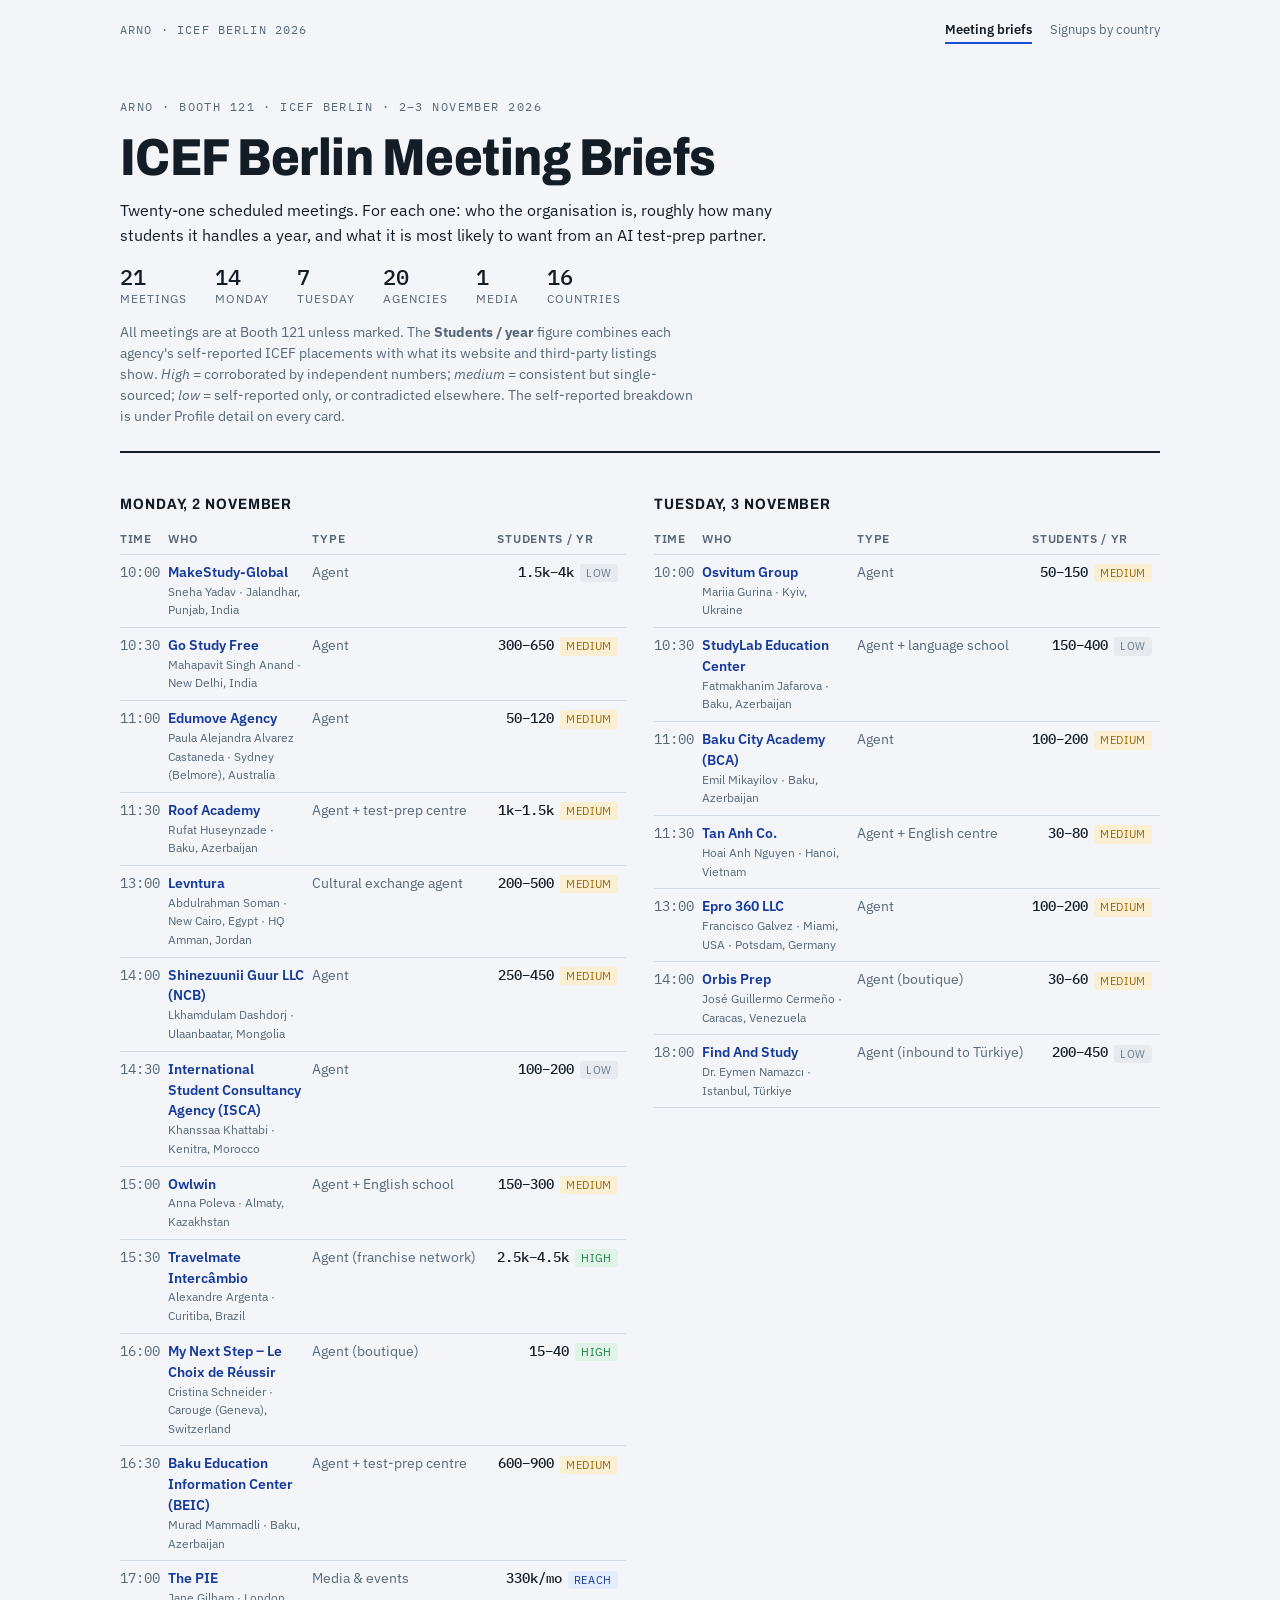
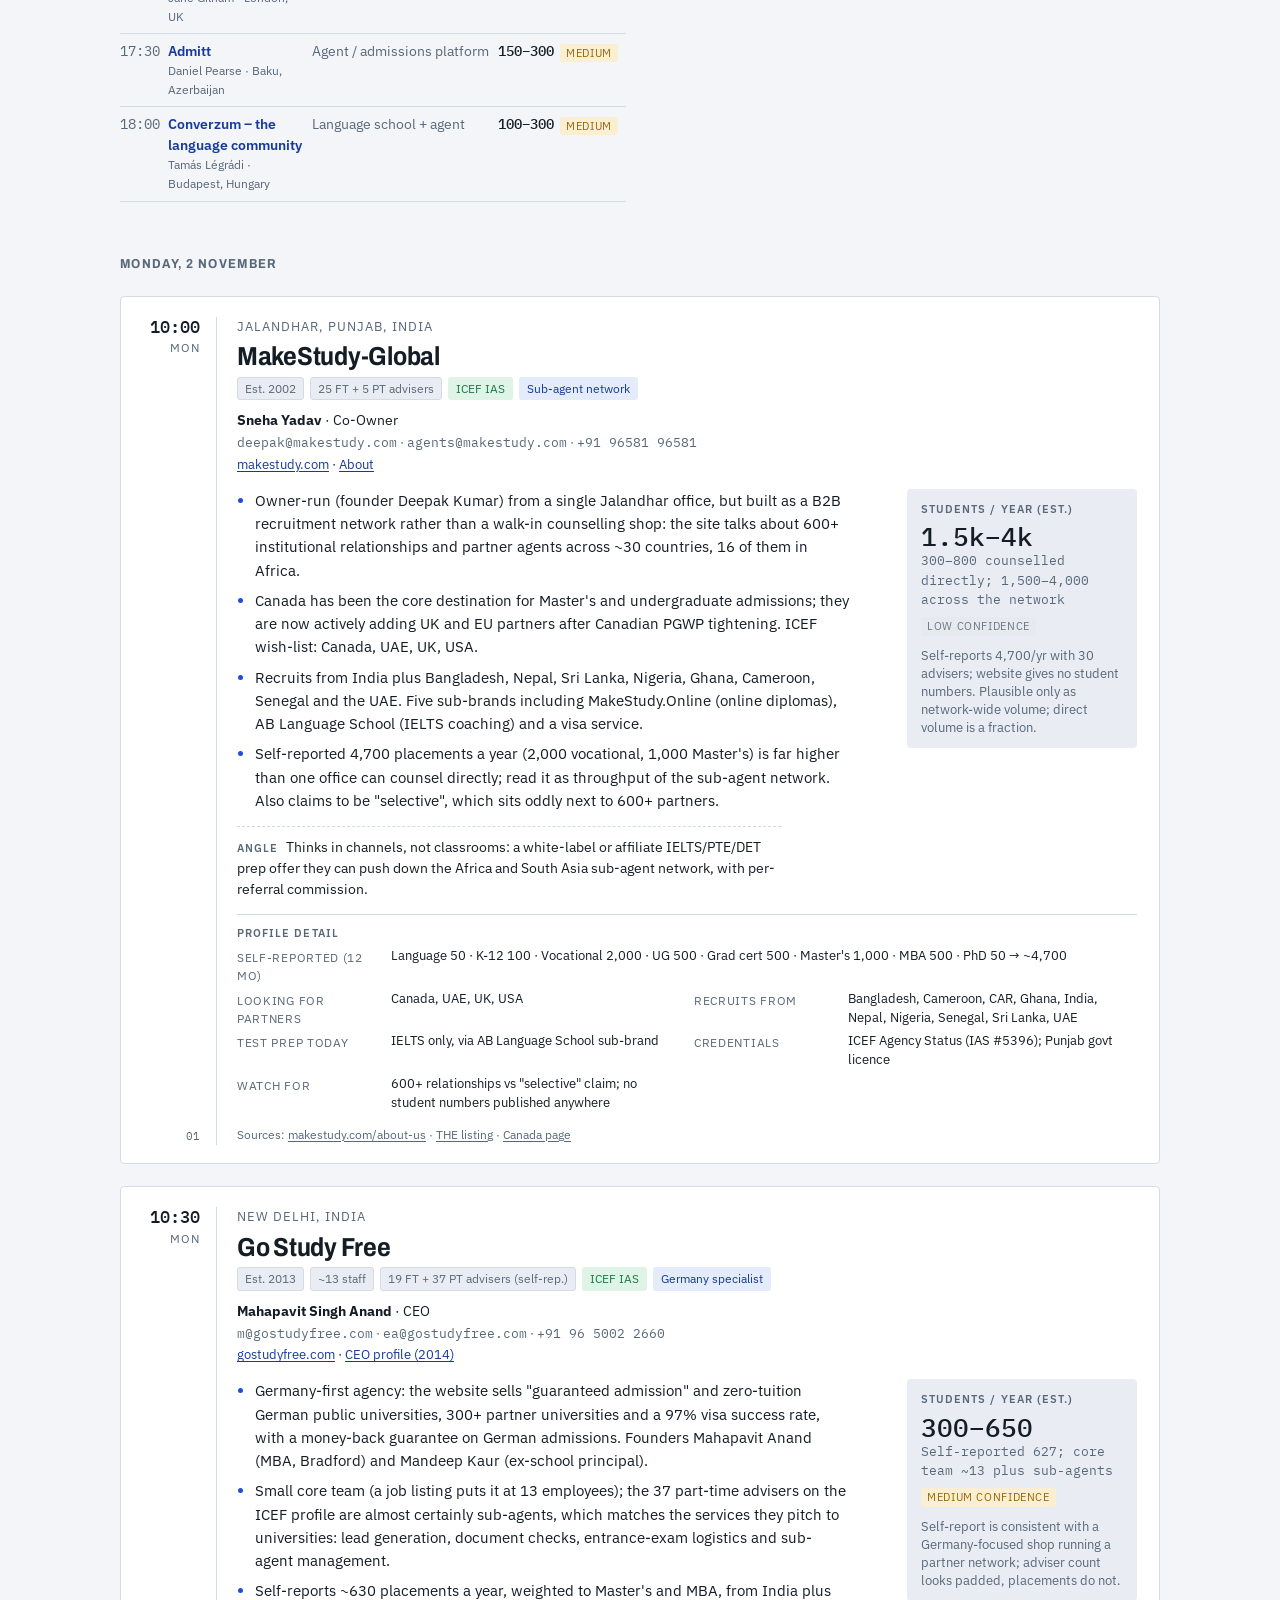
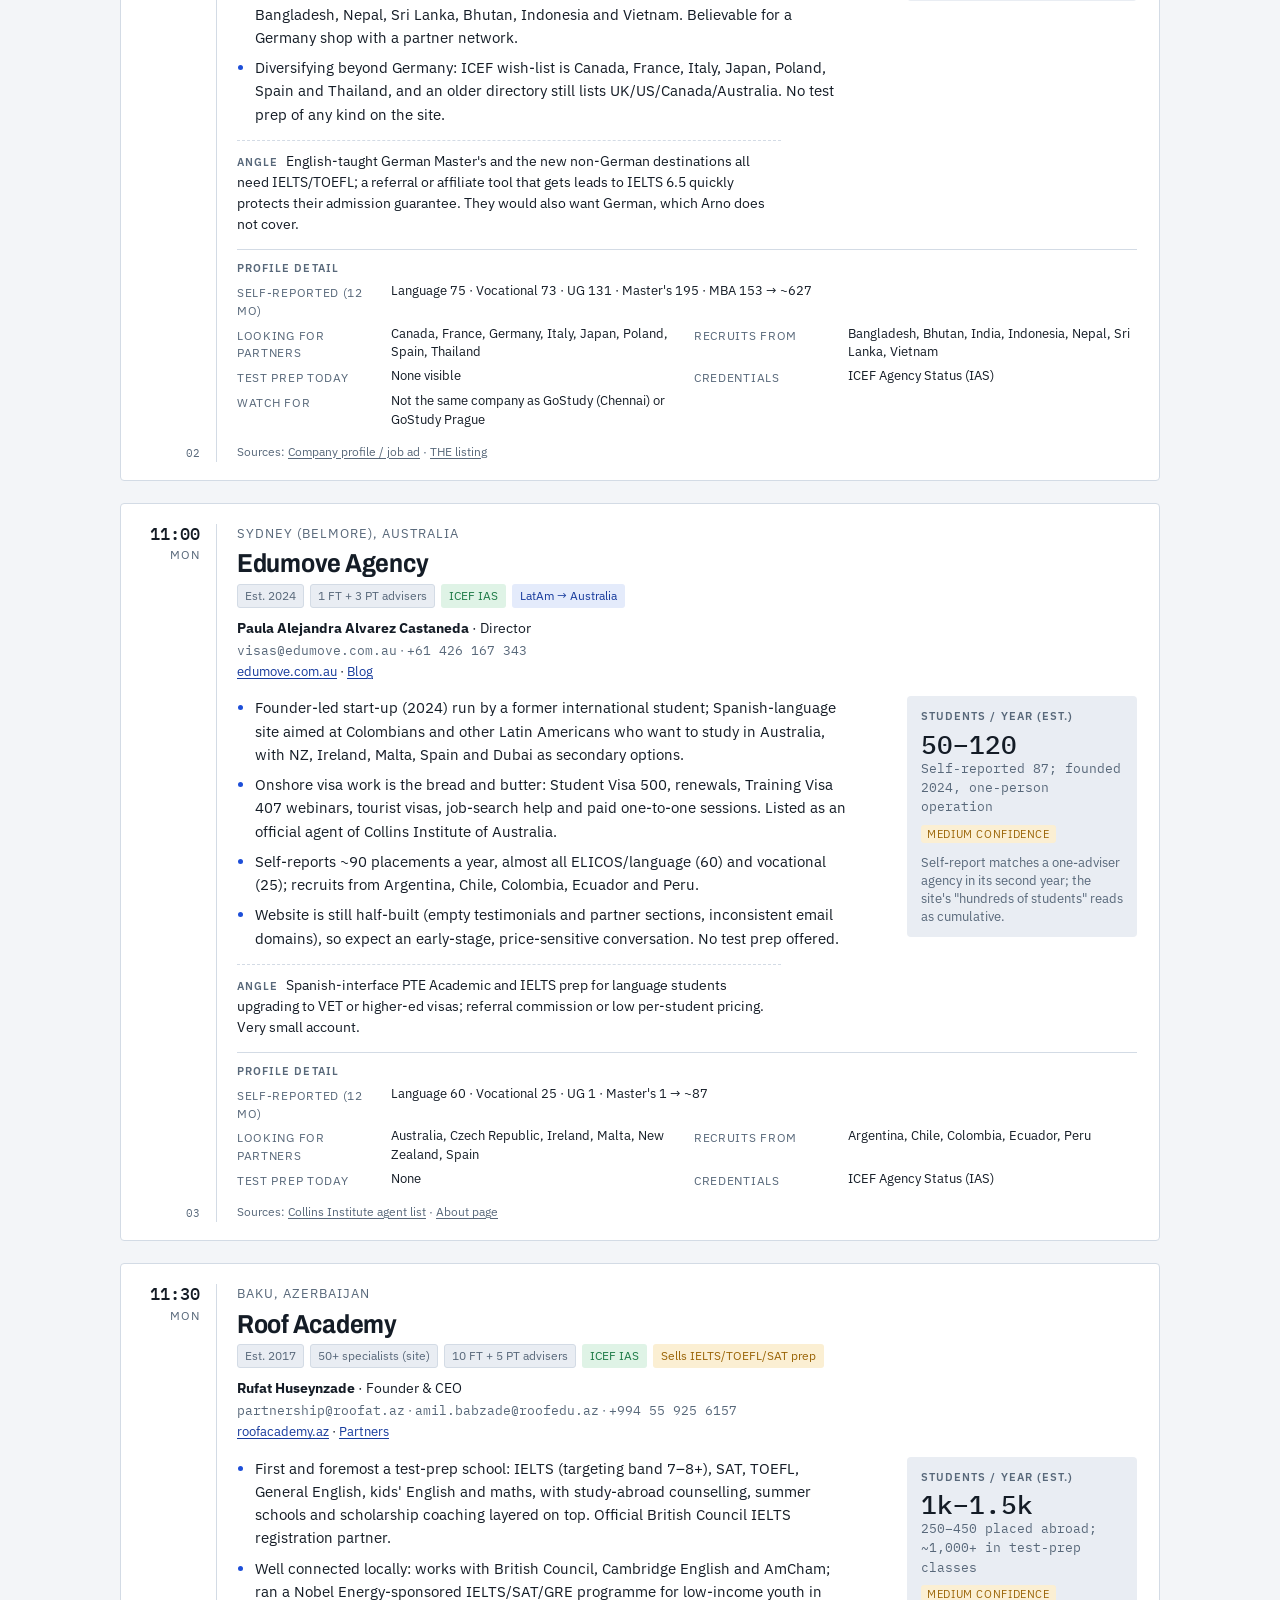
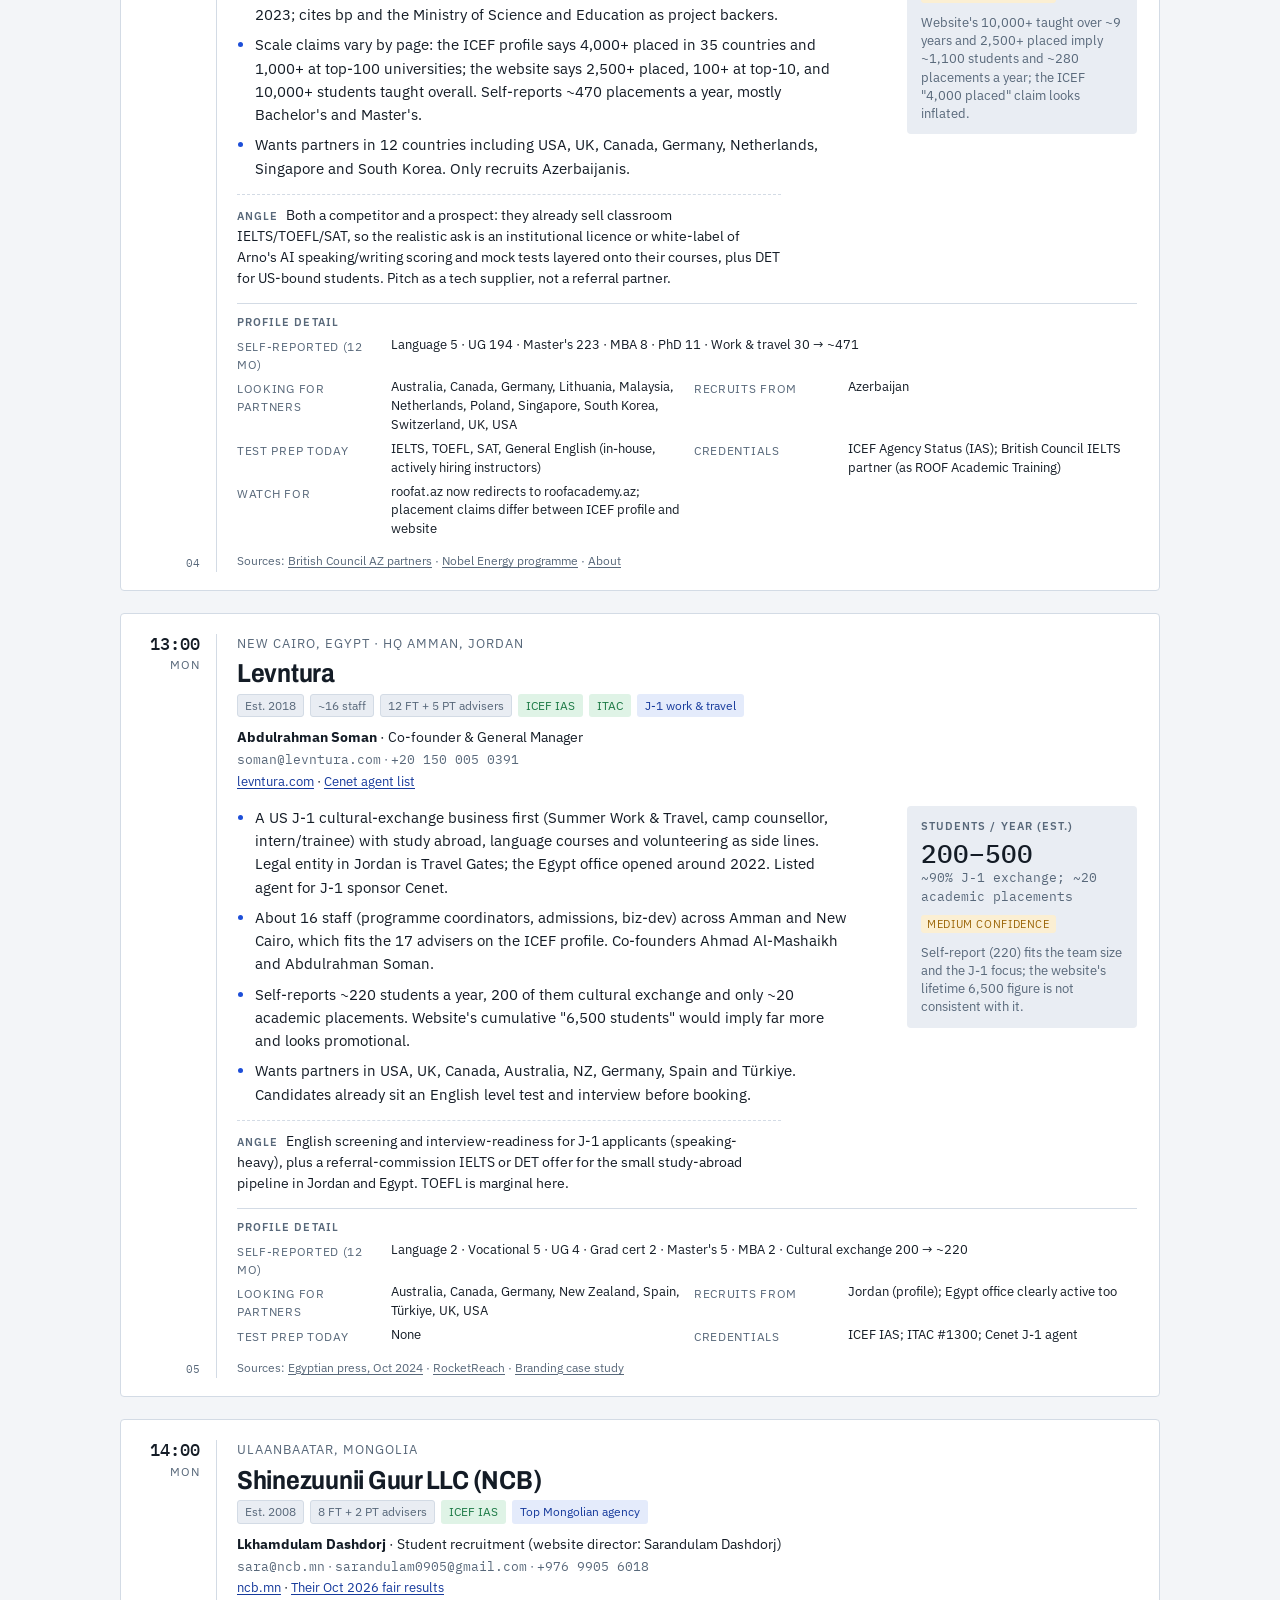
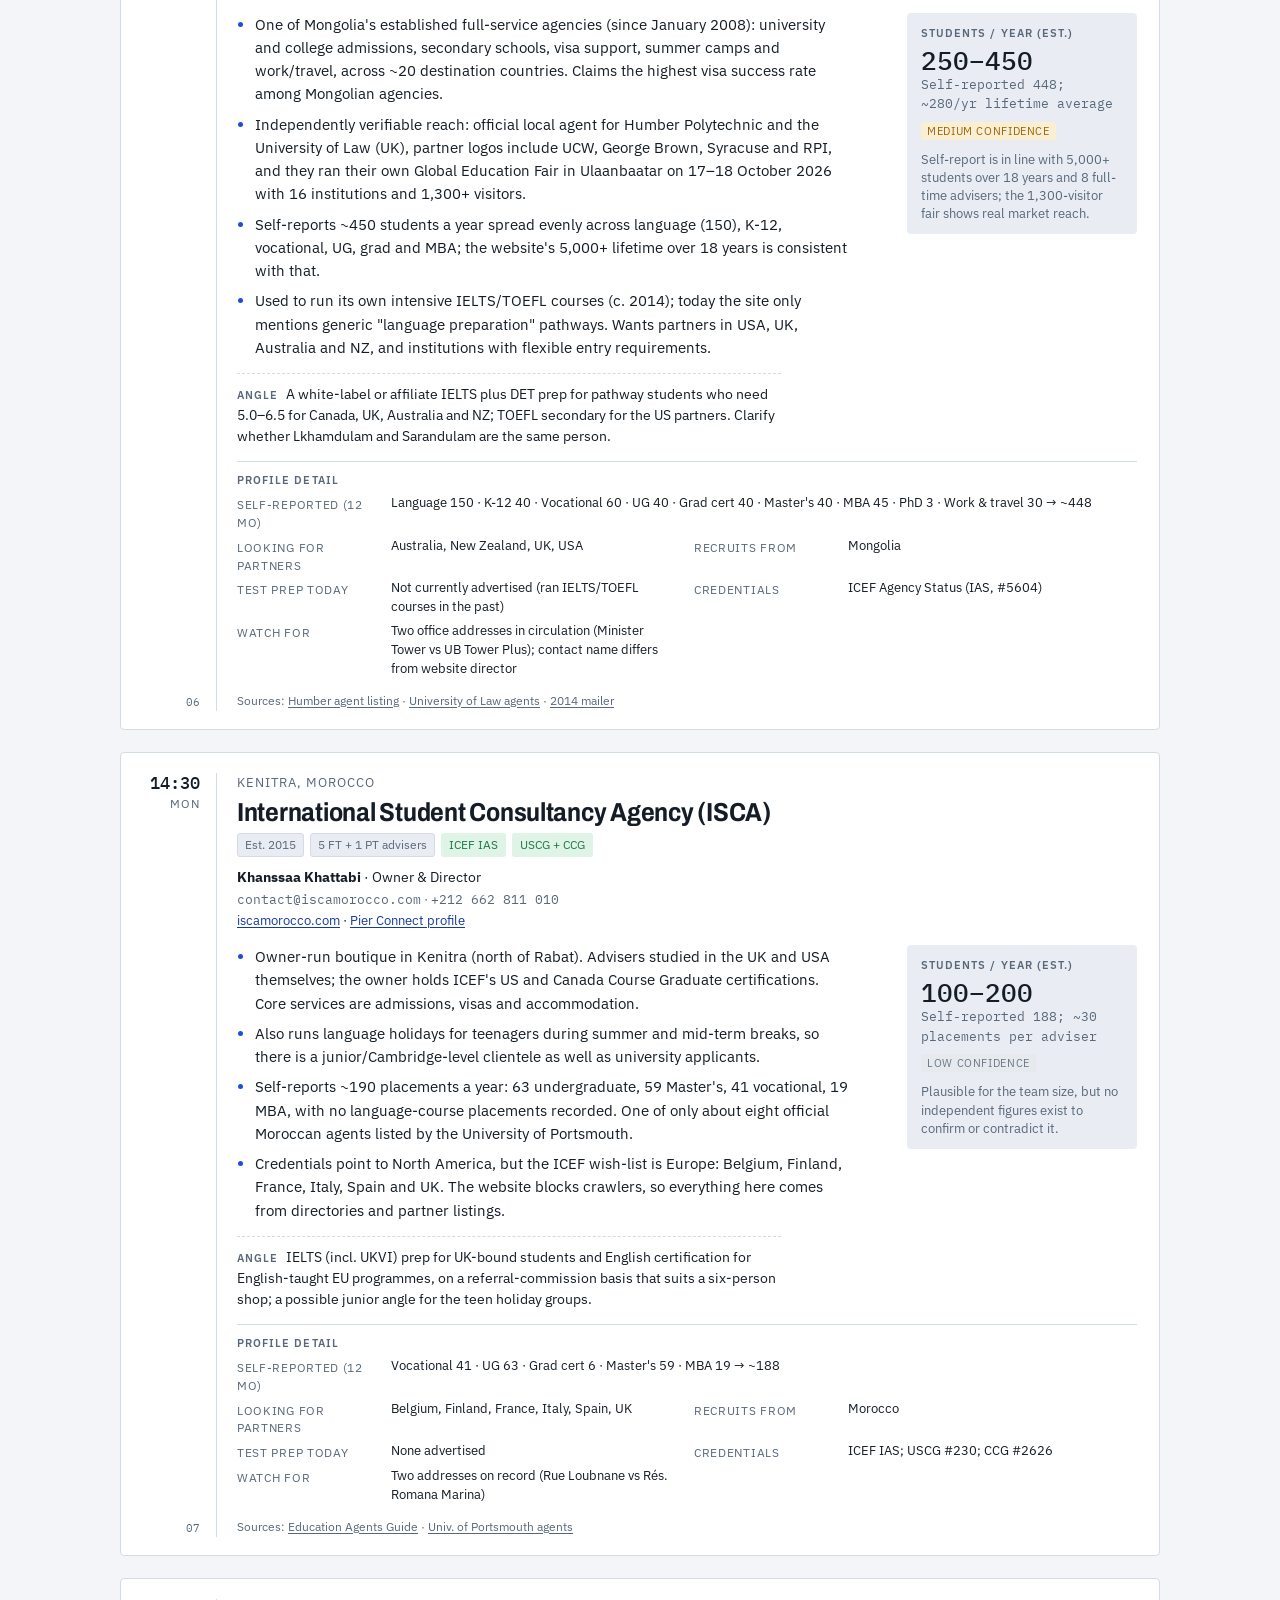
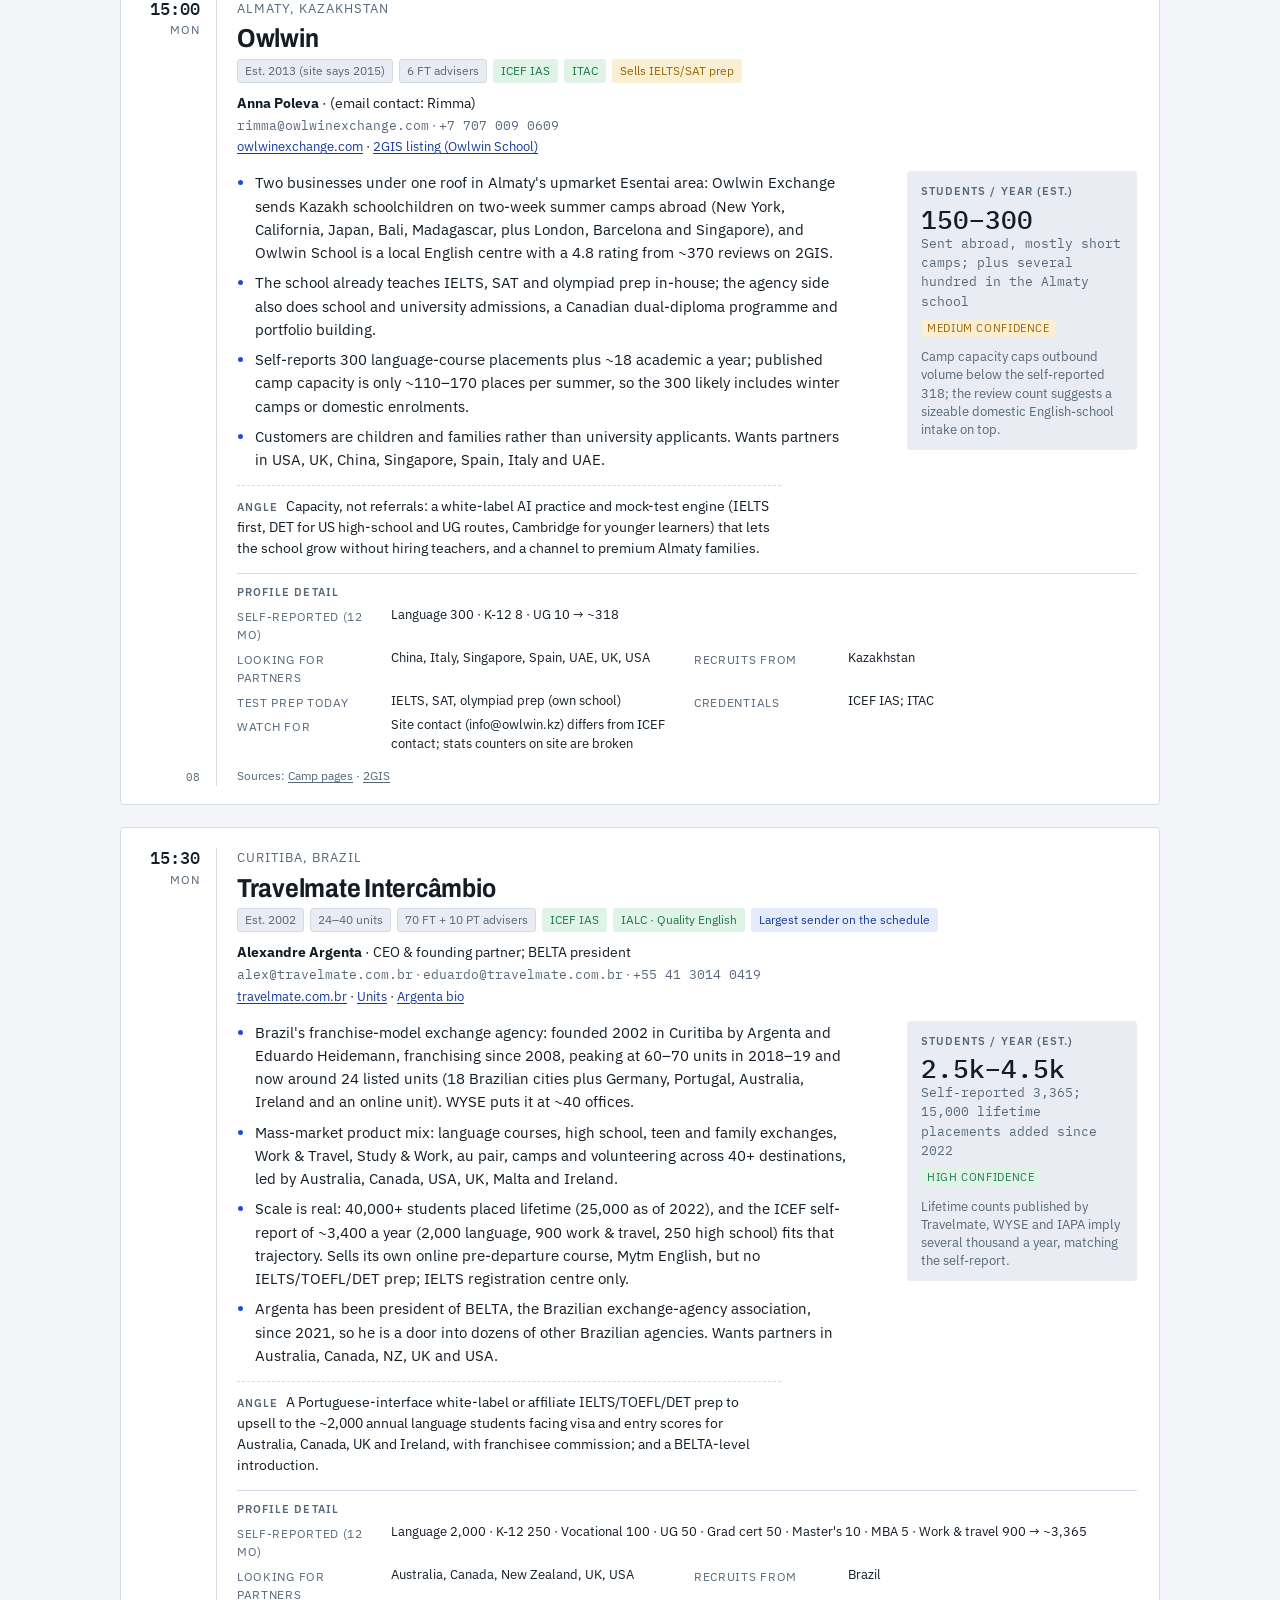
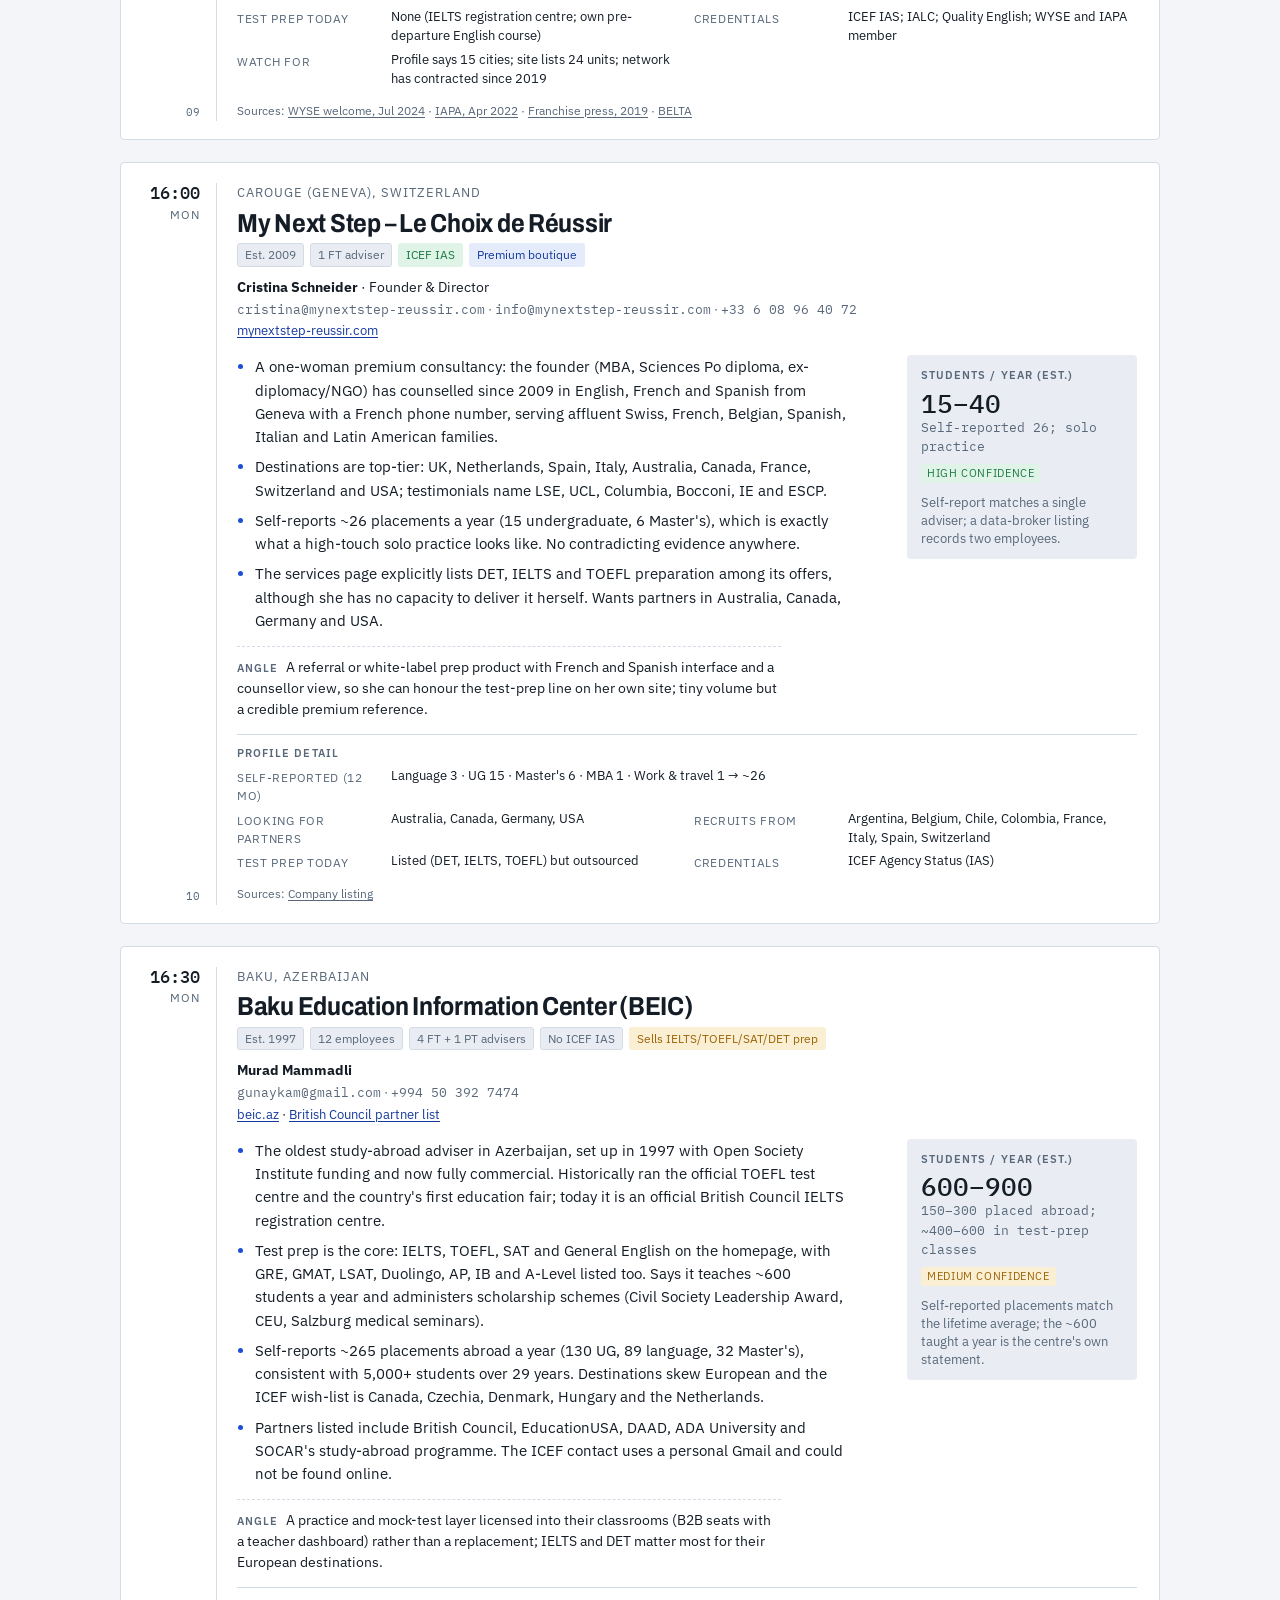
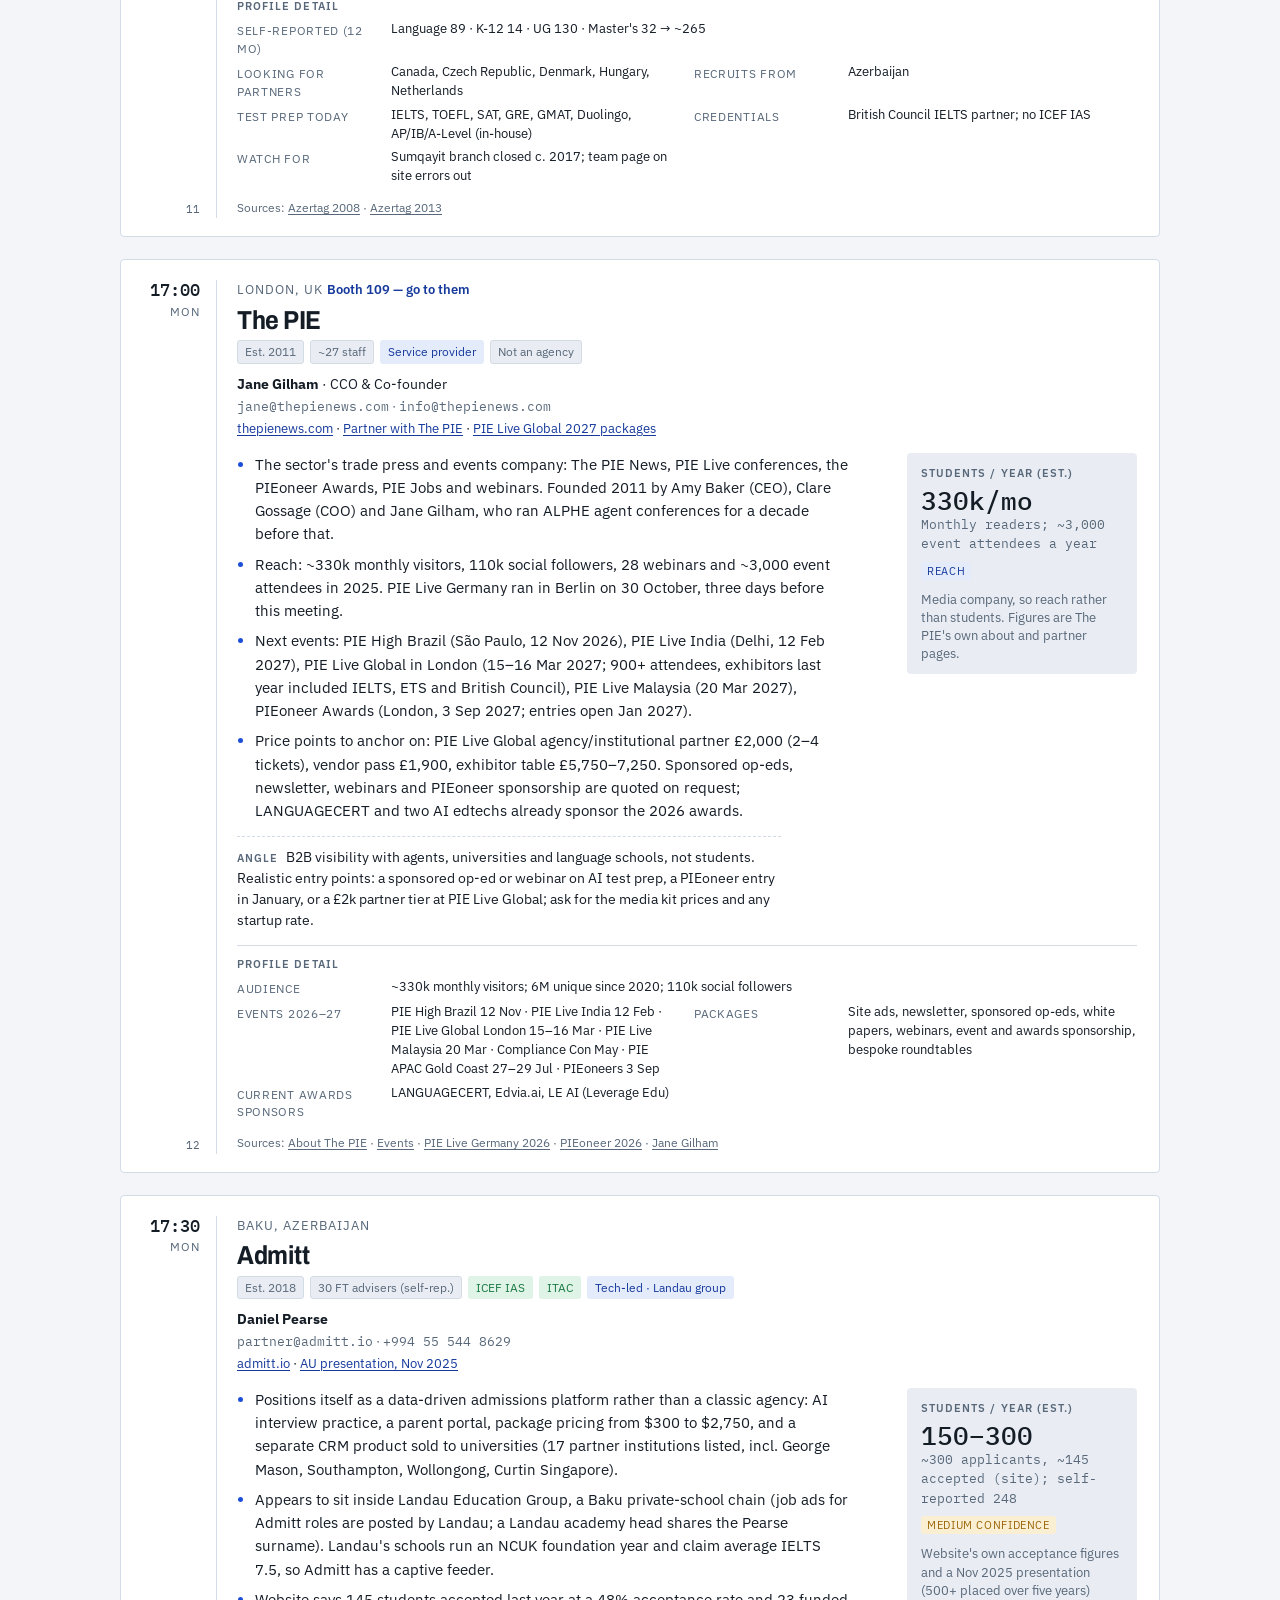
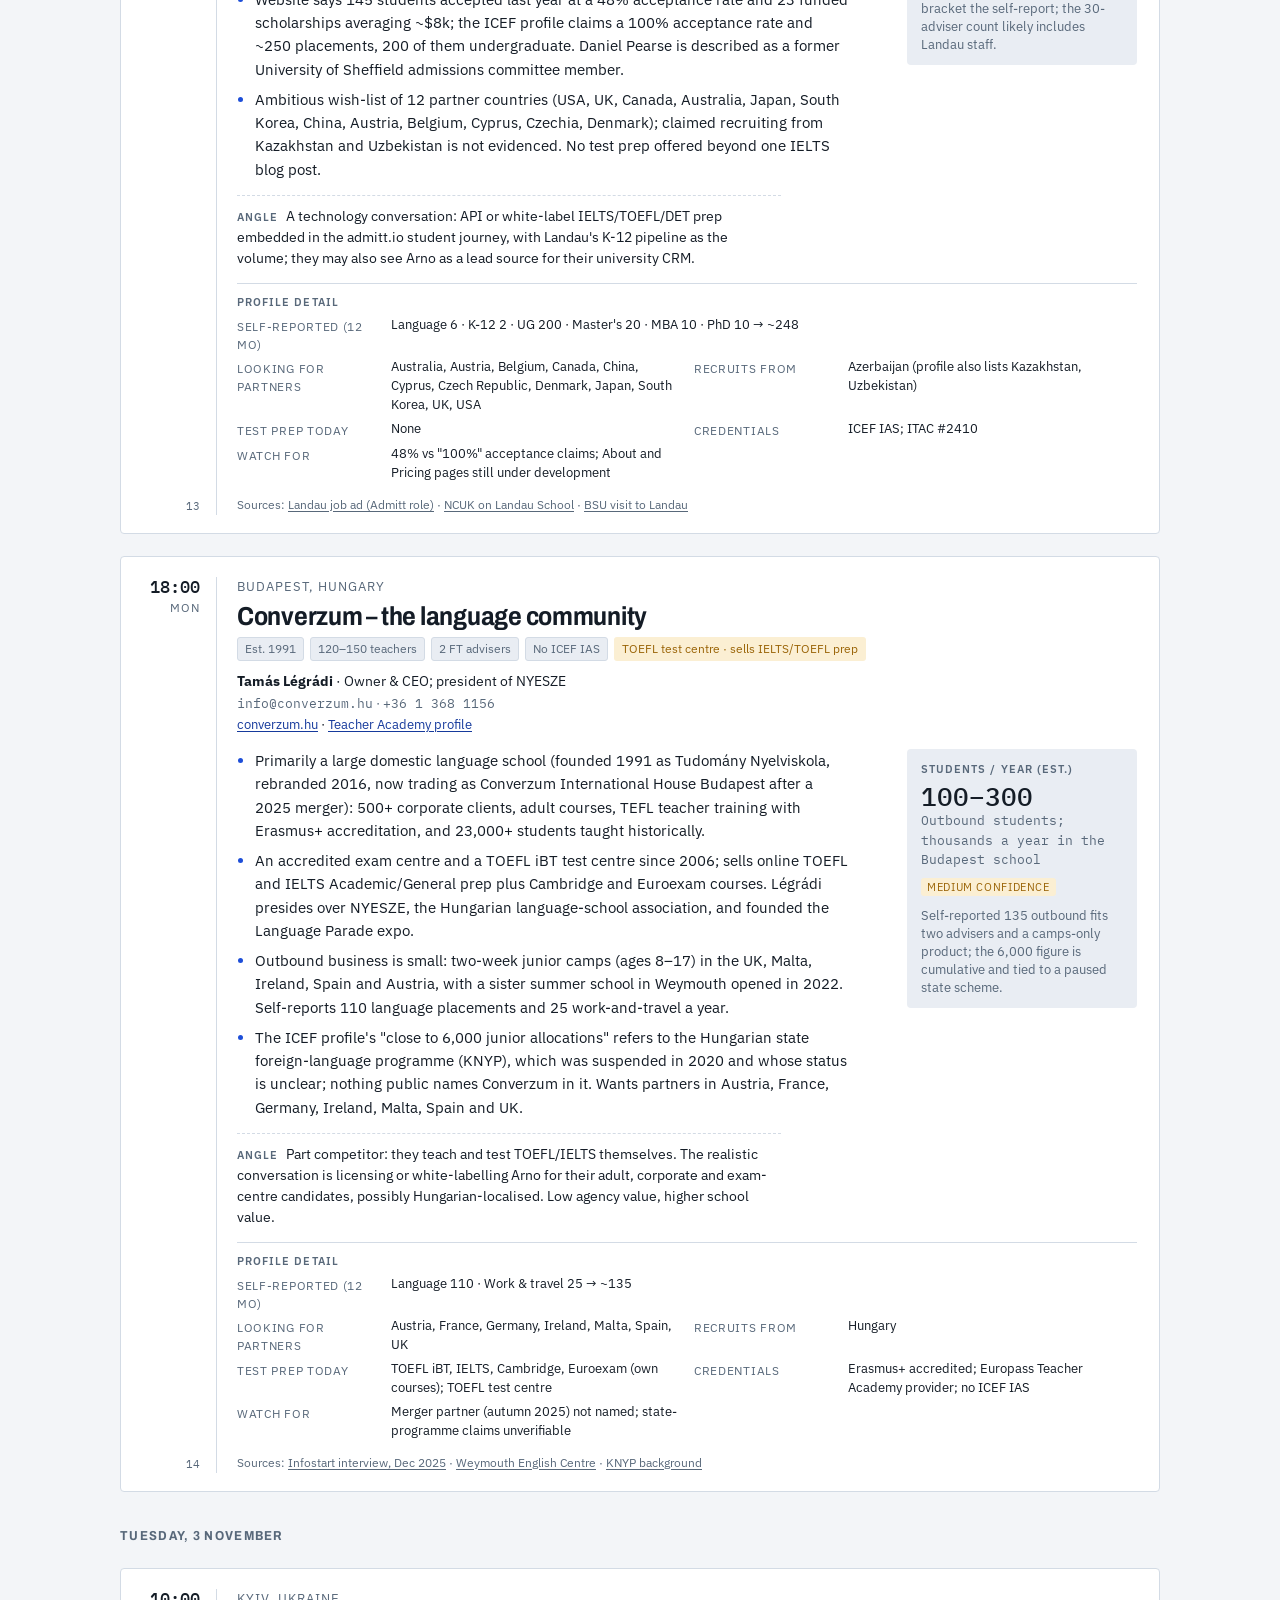
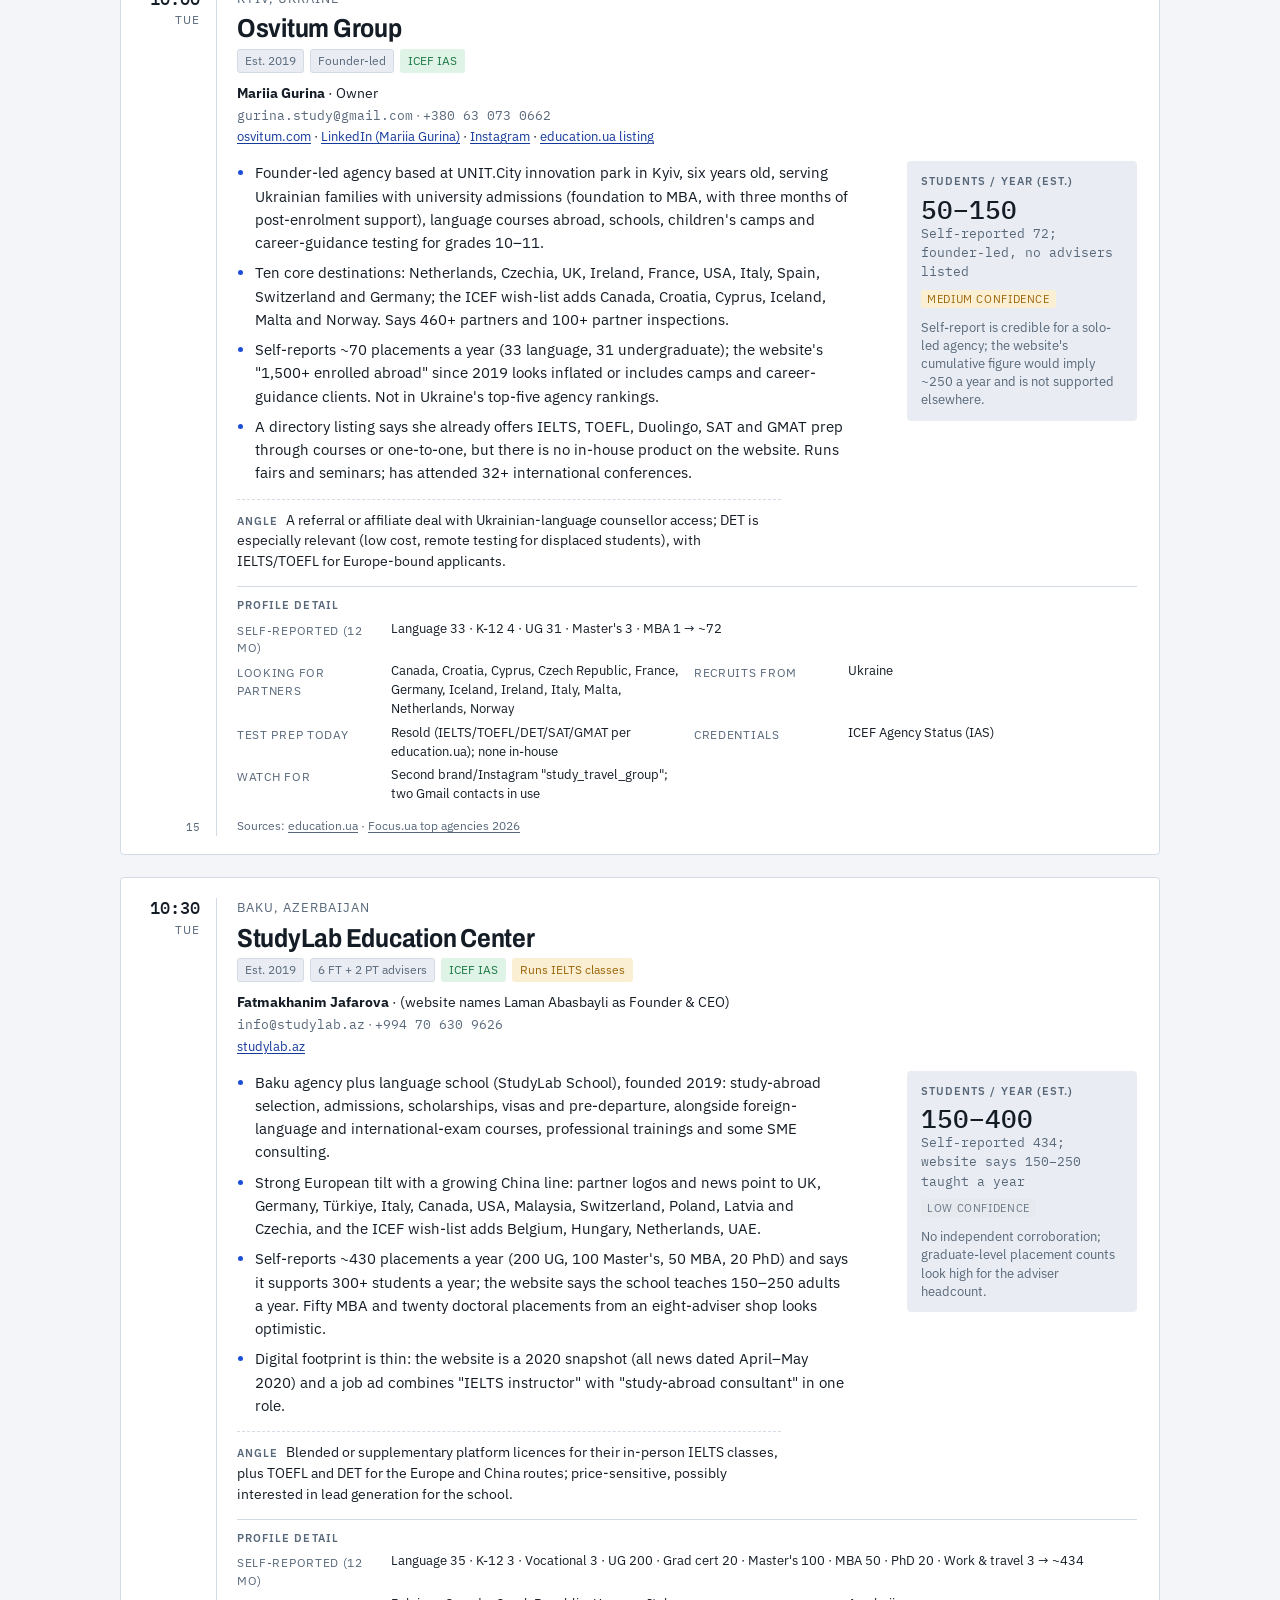
==== commit b4d26d81: "Add signups-by-country page and site nav Co-Authored-By: Claude Fable 5.1 <noreply@anthropic.com> Cl" ====
--- a/index.html
+++ b/index.html
@@ -172,10 +172,68 @@
   html { scroll-behavior: smooth; }
 }
 
+/* Site nav (shared by both pages) */
+.sitenav { display: flex; flex-wrap: wrap; align-items: baseline; gap: 6px 18px; padding-top: 18px; margin-bottom: -22px; font-size: 13px; }
+.sitenav .brand { color: var(--muted); font-size: 11.5px; letter-spacing: 0.1em; text-transform: uppercase; margin-right: auto; }
+.sitenav a { text-decoration: none; color: var(--muted); padding: 2px 0; border-bottom: 2px solid transparent; }
+.sitenav a:hover { color: var(--fg); }
+.sitenav a[aria-current="page"] { color: var(--fg); font-weight: 600; border-bottom-color: var(--accent); }
+
+/* Signups page */
+.notes { margin: 6px 0 0; padding-left: 18px; max-width: 72ch; font-size: 13.5px; color: var(--muted); display: flex; flex-direction: column; gap: 4px; }
+.notes li::marker { color: var(--line); }
+.controls { display: flex; flex-wrap: wrap; align-items: center; gap: 10px 18px; margin-top: -8px; }
+.controls .search { display: flex; align-items: center; gap: 8px; }
+.controls .search .lbl { margin: 0; }
+.controls input[type="search"] { font: inherit; font-size: 14px; padding: 6px 10px; border: 1px solid var(--line); border-radius: 4px; background: var(--surface); color: var(--fg); min-width: 200px; }
+.controls input[type="search"]:focus-visible { outline: 2px solid var(--accent); outline-offset: 1px; }
+.chips { display: flex; flex-wrap: wrap; gap: 6px; }
+.chip { font: inherit; font-size: 12.5px; padding: 4px 10px; border: 1px solid var(--line); border-radius: 999px; background: var(--surface); color: var(--muted); cursor: pointer; }
+.chip:hover { color: var(--fg); }
+.chip.is-on { background: var(--accent-soft); border-color: transparent; color: var(--accent-ink); font-weight: 600; }
+.chip:focus-visible { outline: 2px solid var(--accent); outline-offset: 2px; }
+.controls .count { font-size: 12.5px; color: var(--muted); font-variant-numeric: tabular-nums; margin-left: auto; }
+
+table.signups { width: 100%; border-collapse: collapse; font-size: 14px; background: var(--surface); border: 1px solid var(--line); border-radius: 4px; }
+table.signups th { text-align: left; font-weight: 600; font-size: 11.5px; text-transform: uppercase; letter-spacing: 0.06em; color: var(--muted); padding: 10px 12px; border-bottom: 1px solid var(--line); white-space: nowrap; }
+table.signups td { padding: 7px 12px; border-bottom: 1px solid var(--line); vertical-align: middle; }
+table.signups tr:last-child td { border-bottom: 0; }
+table.signups th.rank, table.signups td.rank { width: 1%; text-align: right; color: var(--muted); }
+table.signups td.rank { font-variant-numeric: tabular-nums; }
+table.signups th.num, table.signups td.num, table.signups th.share, table.signups td.share { text-align: right; width: 1%; white-space: nowrap; font-variant-numeric: tabular-nums; }
+table.signups td.share { color: var(--muted); }
+table.signups td.country { min-width: 0; }
+table.signups td.country .name { font-weight: 500; }
+table.signups th.bar, table.signups td.bar { width: 32%; }
+.sort { font: inherit; font-size: inherit; letter-spacing: inherit; text-transform: inherit; font-weight: inherit; color: inherit; background: none; border: 0; padding: 0; cursor: pointer; }
+.sort::after { content: ""; display: inline-block; width: 0; height: 0; margin-left: 6px; border-left: 4px solid transparent; border-right: 4px solid transparent; border-top: 5px solid currentColor; opacity: 0; vertical-align: 2px; }
+.sort.is-on { color: var(--fg); }
+.sort.is-on::after { opacity: 1; }
+.sort.is-on[data-dir="asc"]::after { border-top: 0; border-bottom: 5px solid currentColor; }
+.sort:focus-visible { outline: 2px solid var(--accent); outline-offset: 2px; border-radius: 2px; }
+.track { height: 12px; width: 100%; position: relative; }
+.fill { height: 12px; background: var(--accent); border-radius: 0 4px 4px 0; min-width: 1px; }
+table.signups tr:hover td { background: var(--surface-2); }
+.tag { display: inline-block; font-size: 11px; margin-left: 8px; padding: 1px 6px; border-radius: 3px; vertical-align: 1px; white-space: normal; }
+.tag.warn { background: var(--warn-soft); color: var(--warn); }
+.tag.partners { background: var(--accent-soft); color: var(--accent-ink); }
+.tag.partners a { color: inherit; text-decoration: none; }
+.tag.partners a:hover { text-decoration: underline; }
+
+@media (max-width: 760px) {
+  table.signups { font-size: 13px; }
+  table.signups th, table.signups td { padding: 6px 8px; }
+  table.signups th.bar, table.signups td.bar { display: none; }
+  table.signups th.share, table.signups td.share { display: none; }
+  .controls .count { margin-left: 0; width: 100%; }
+  .tag { display: block; margin: 3px 0 0; width: max-content; max-width: 100%; }
+}
+
 </style>
 </head>
 <body>
 <div class="page">
+<nav class="sitenav" aria-label="Pages"><span class="brand mono">Arno · ICEF Berlin 2026</span><a href="index.html" aria-current="page">Meeting briefs</a><a href="signups.html">Signups by country</a></nav>
 <header class="masthead">
   <div class="eyebrow mono">Arno · Booth 121 · ICEF Berlin · 2–3 November 2026</div>
   <h1>ICEF Berlin Meeting Briefs</h1>
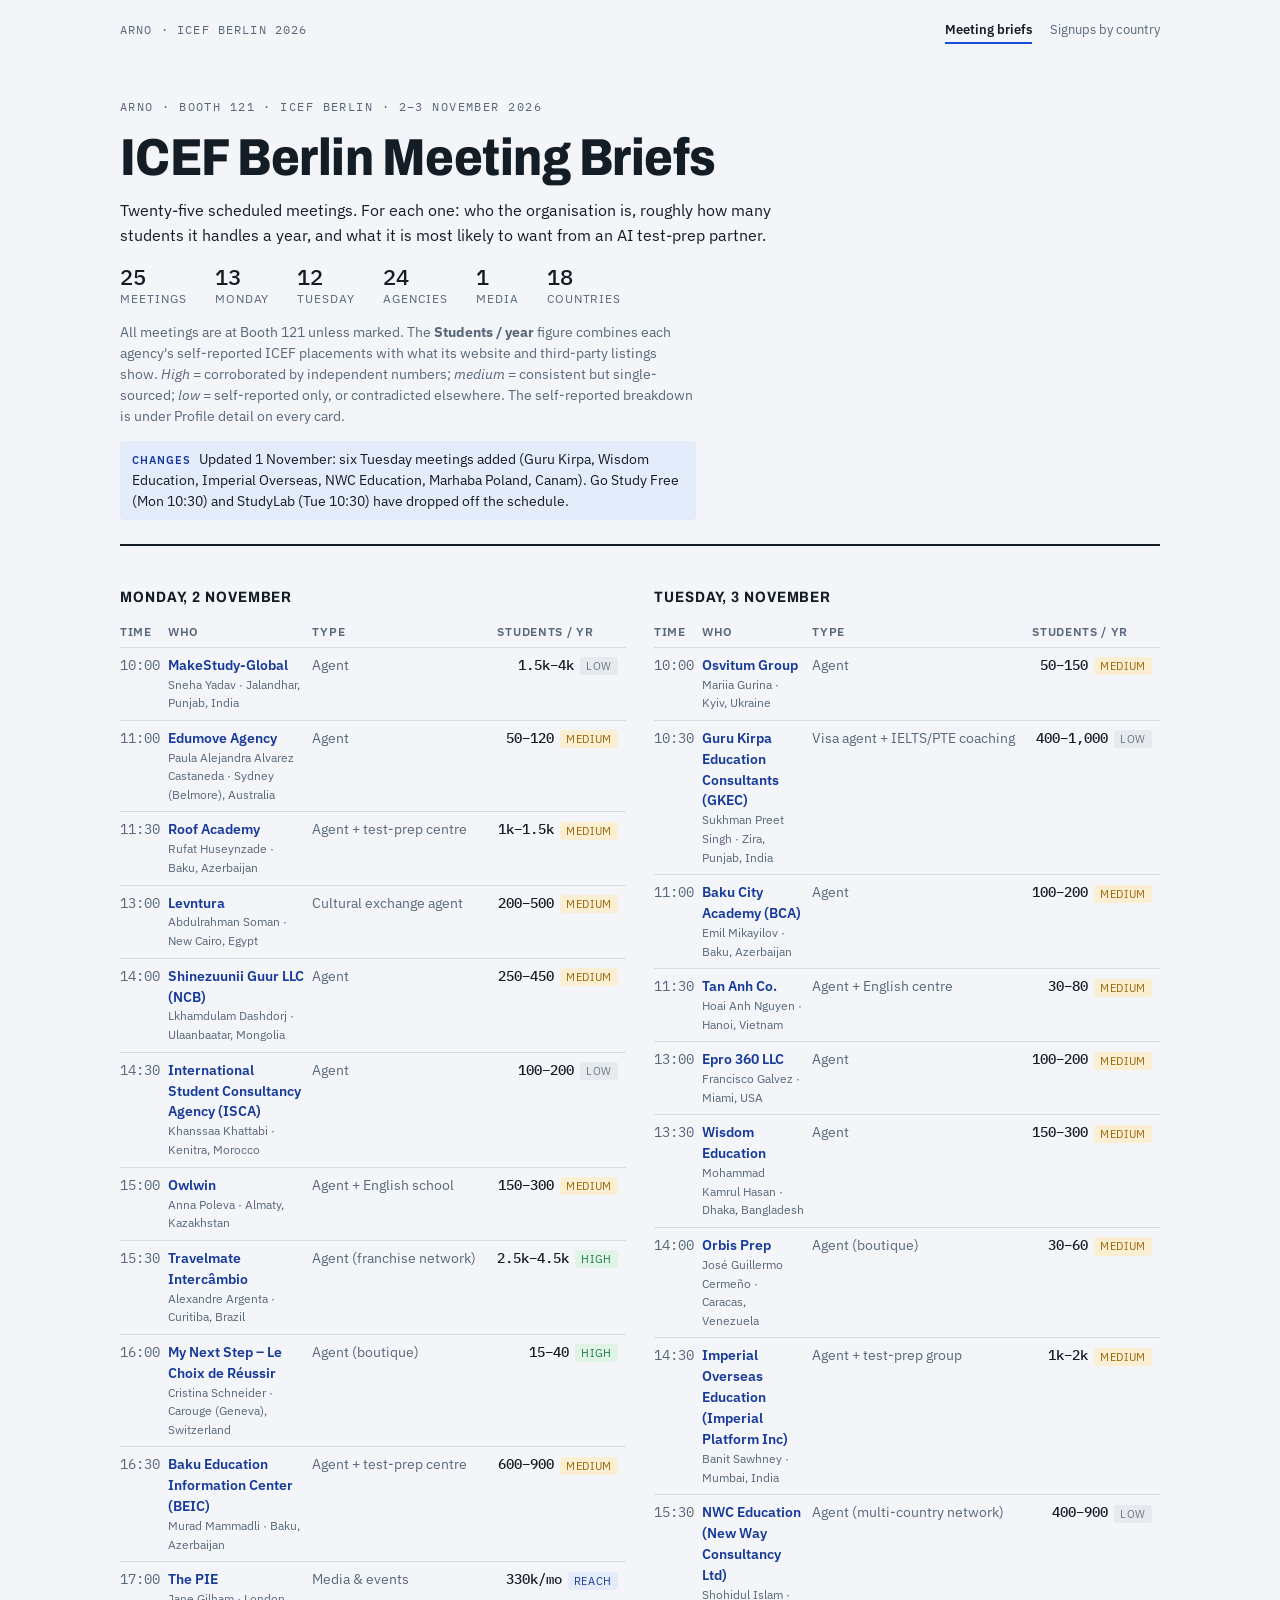
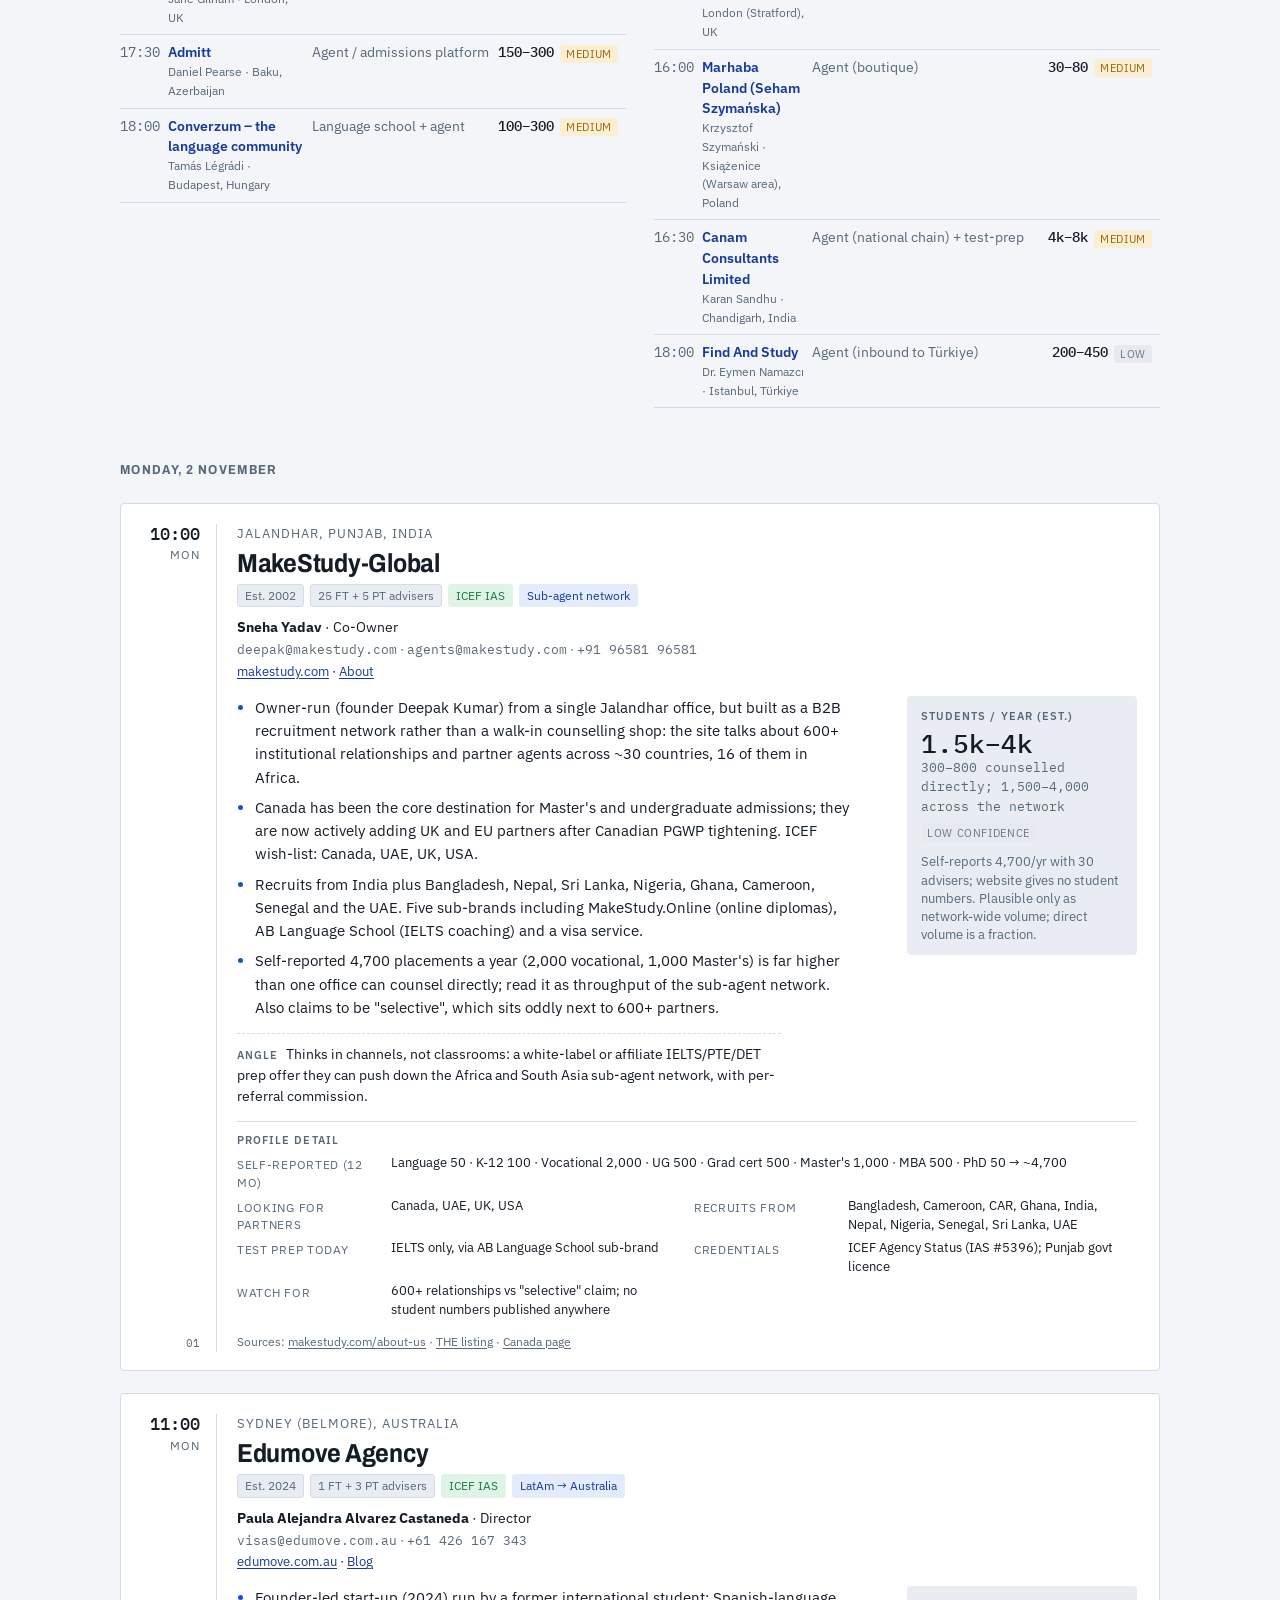
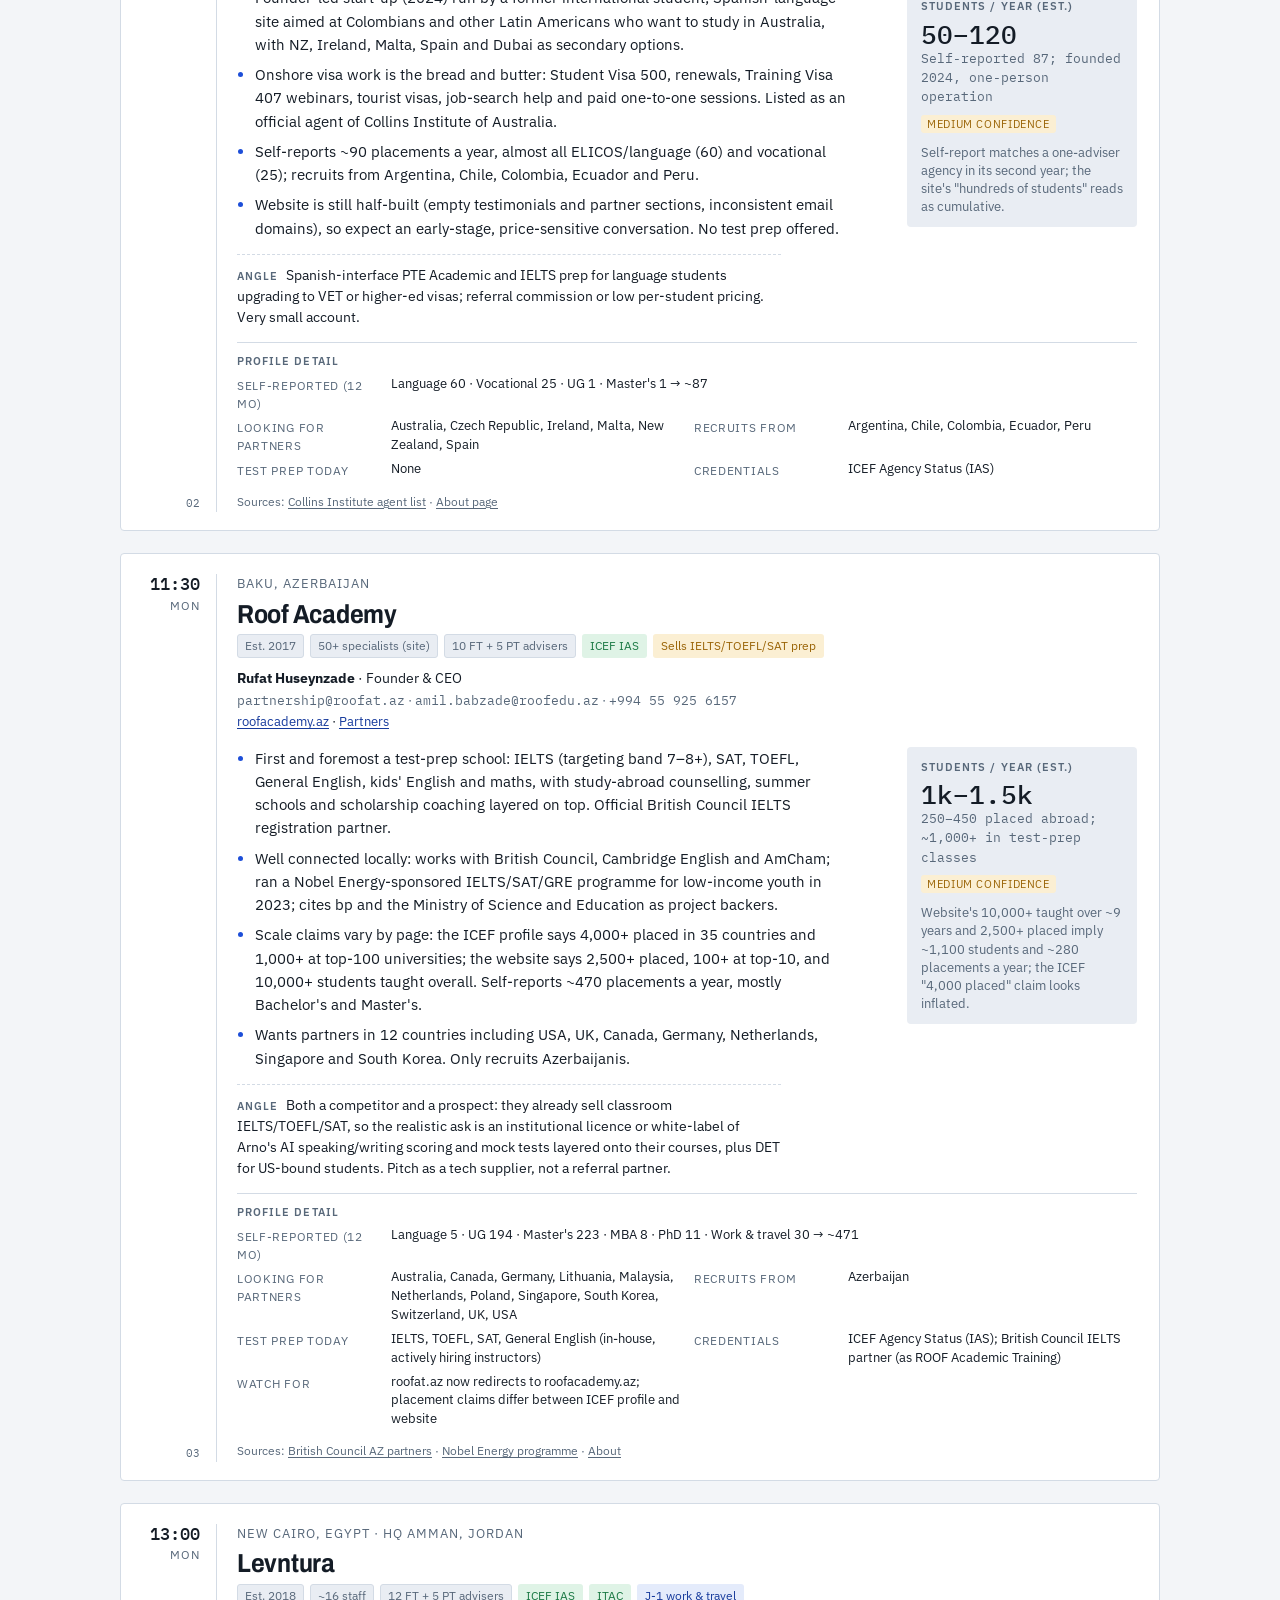
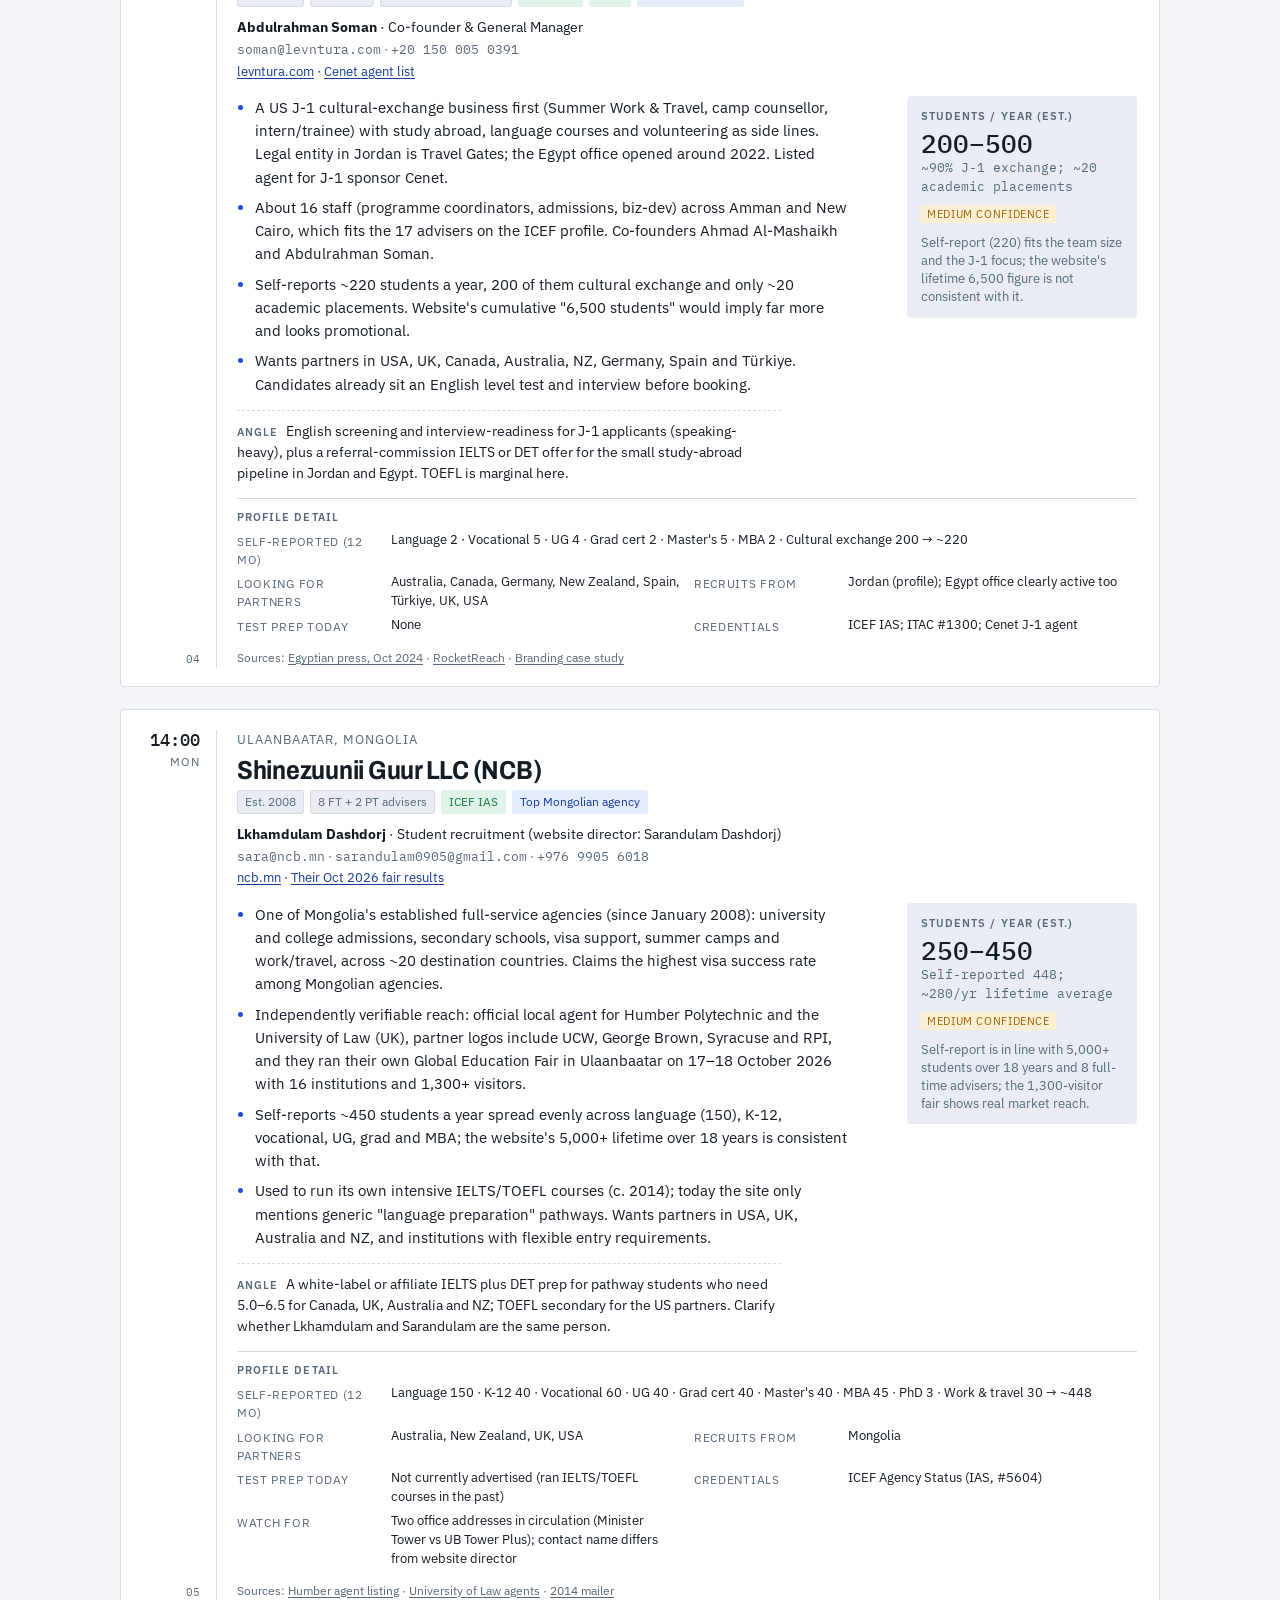
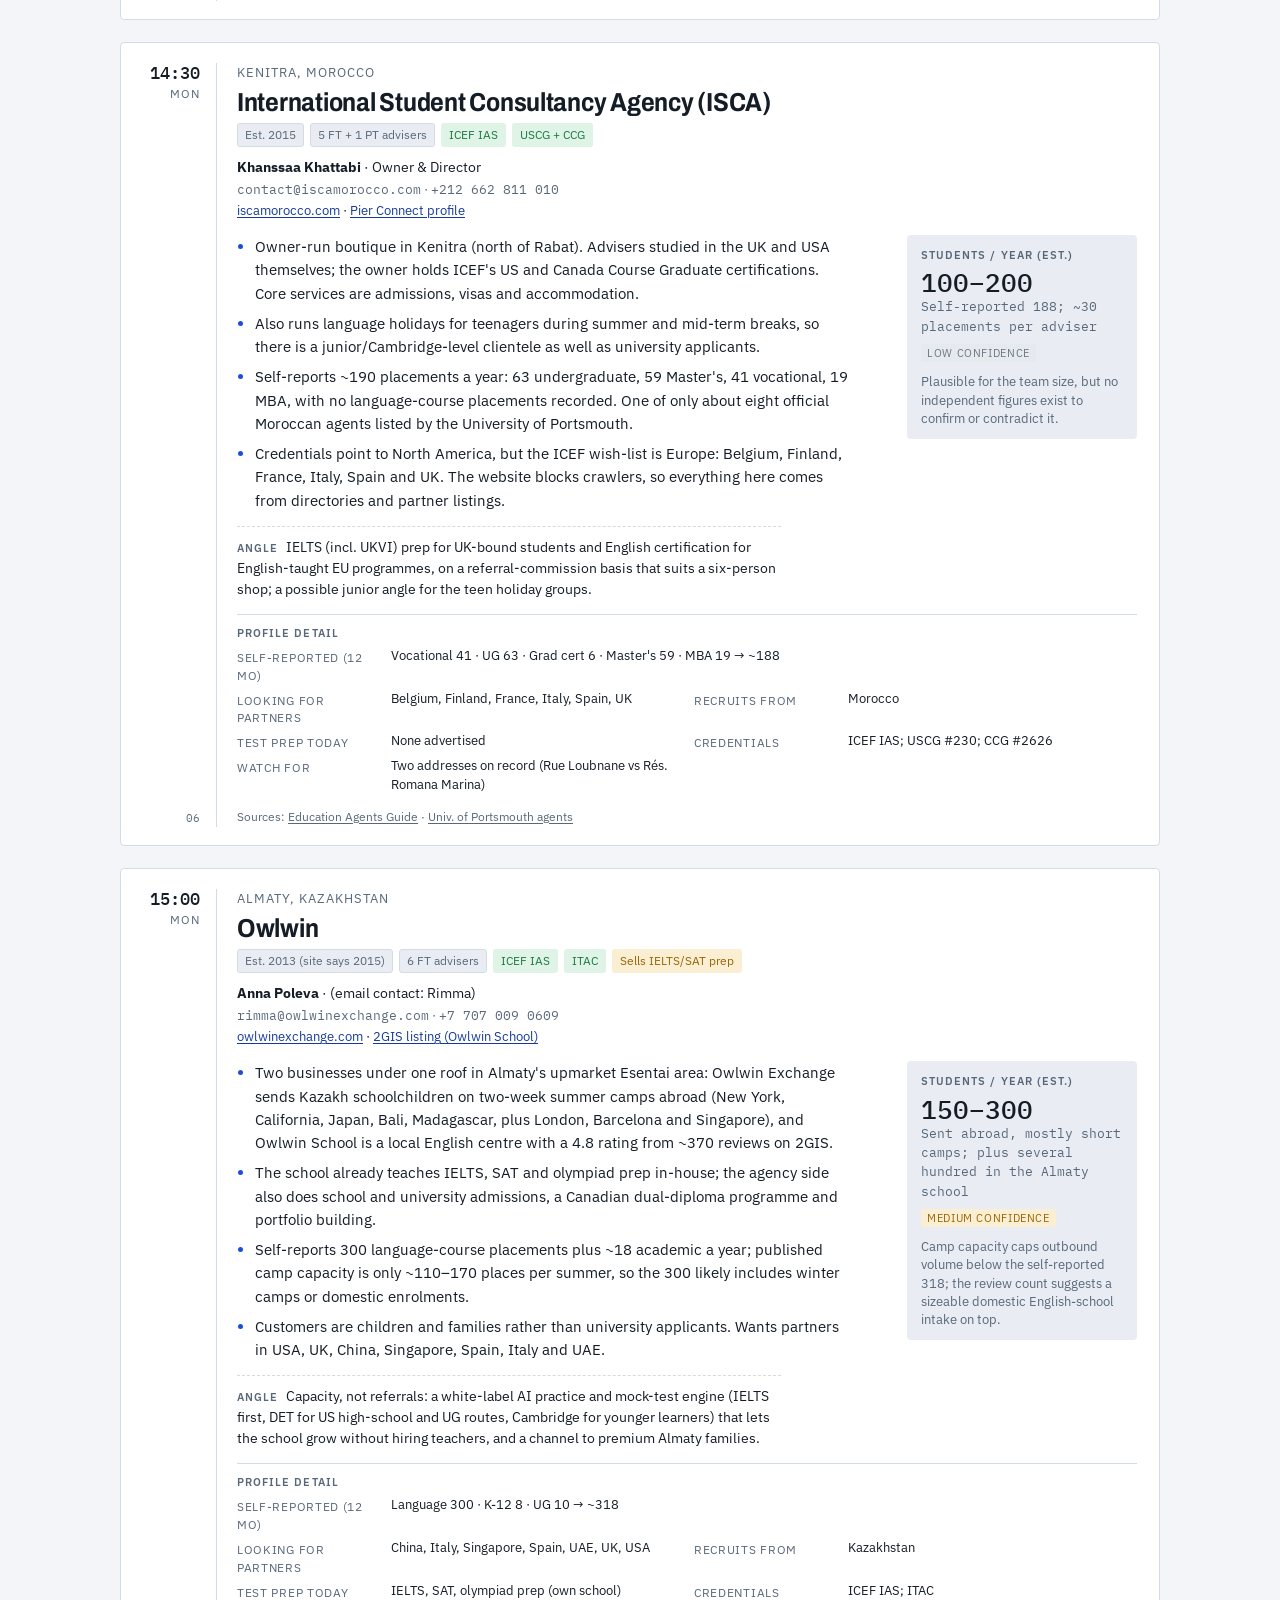
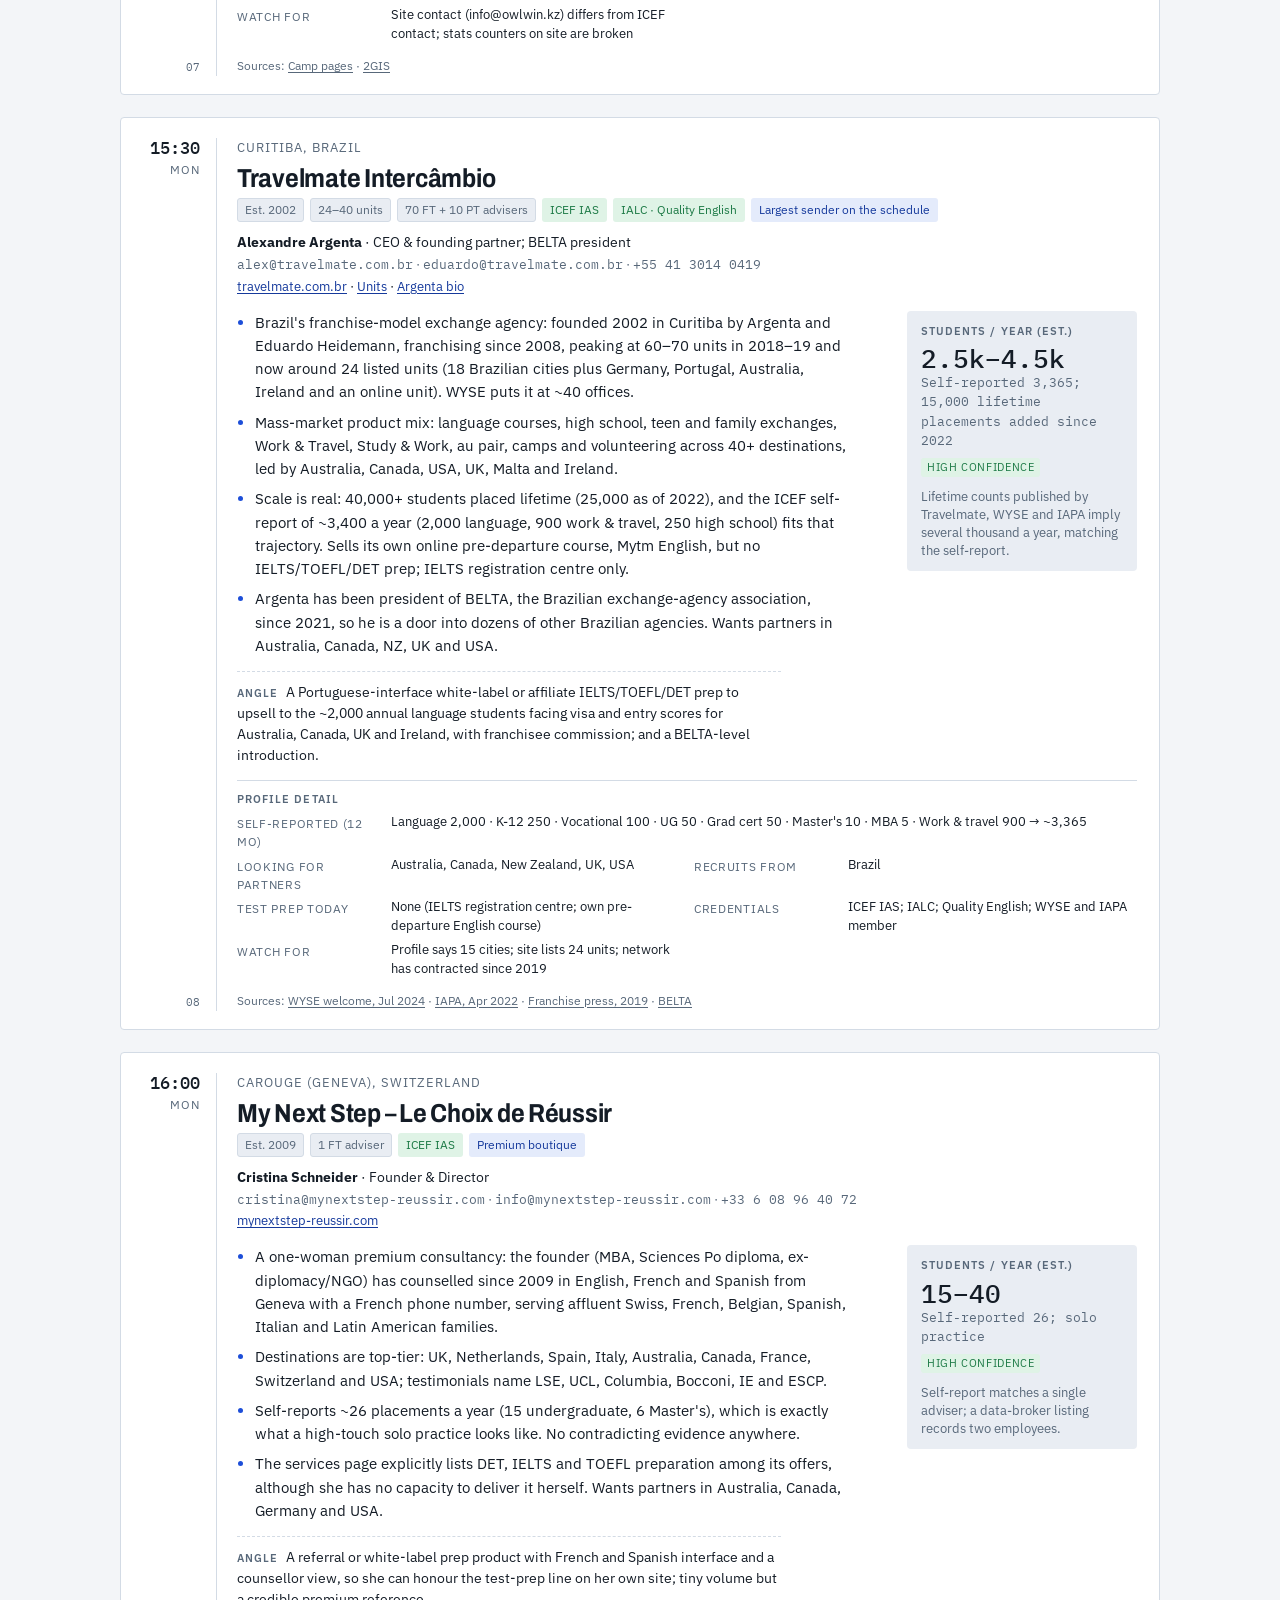
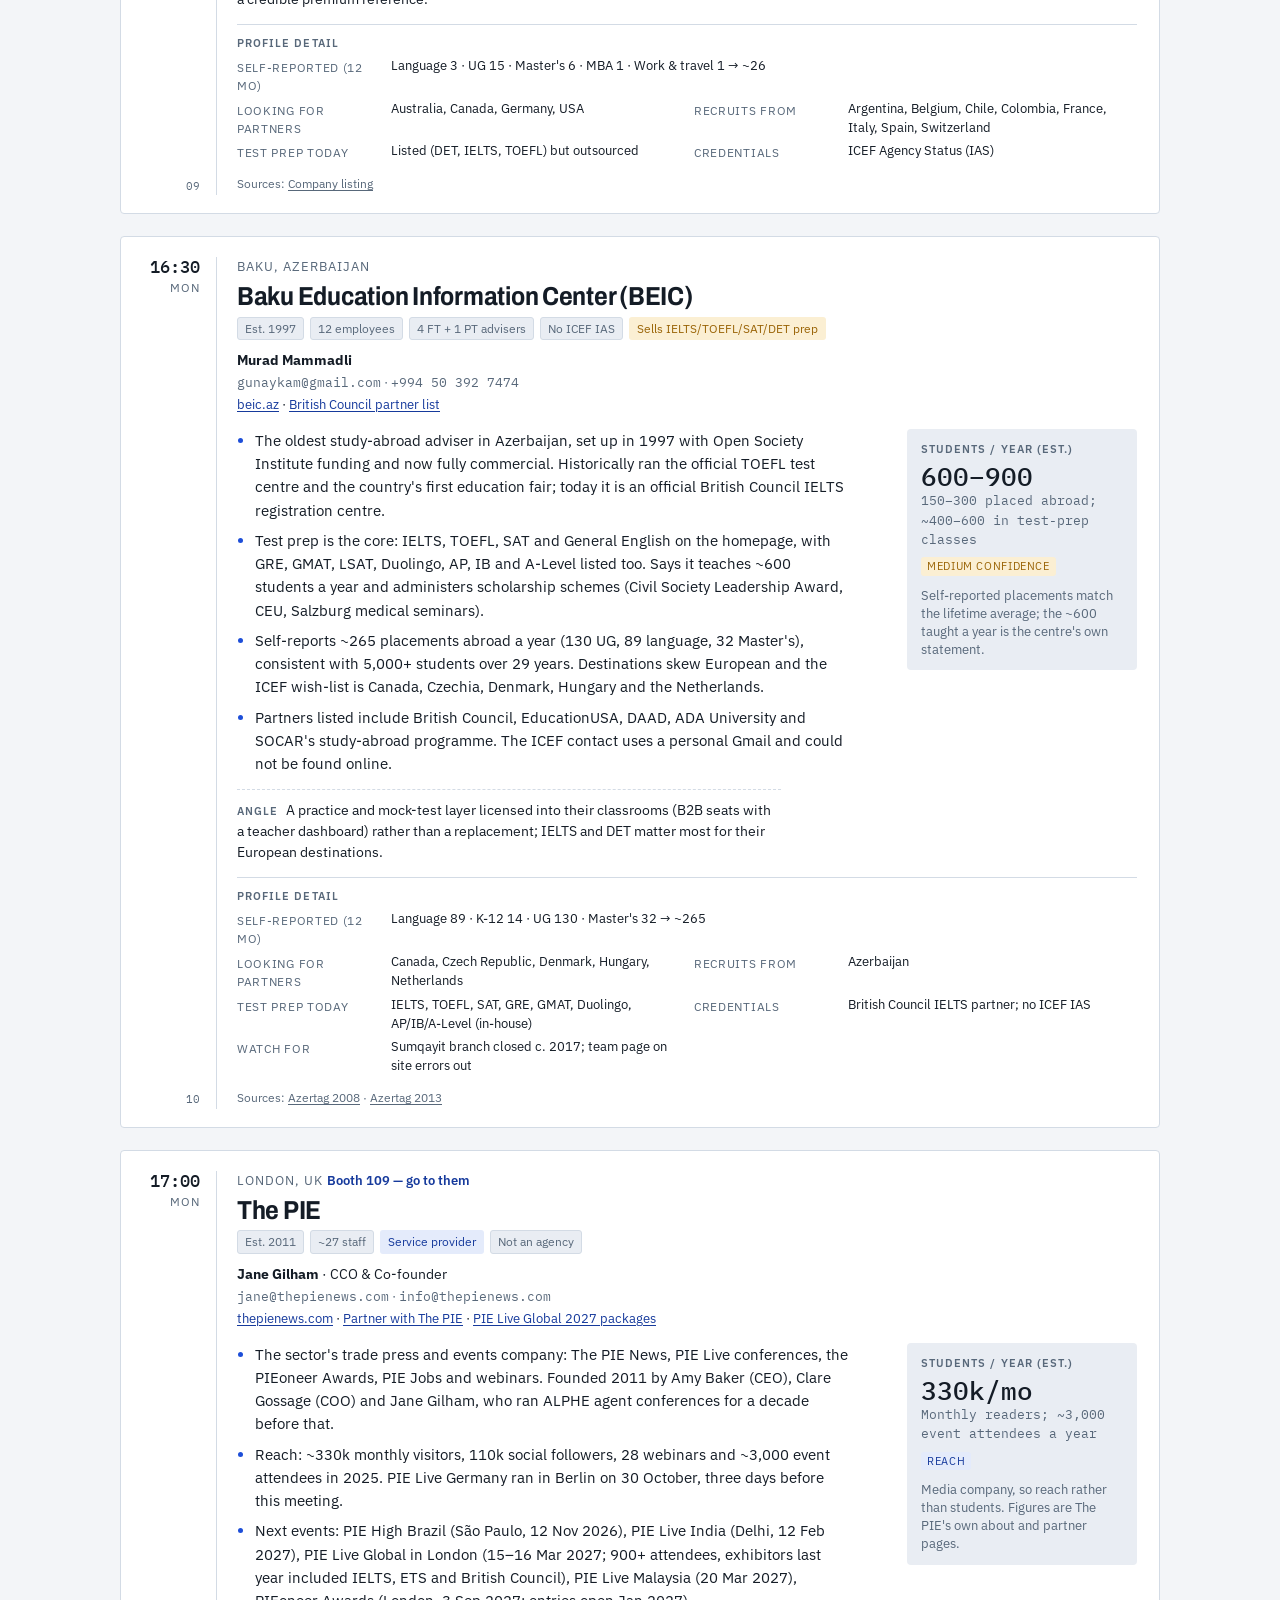
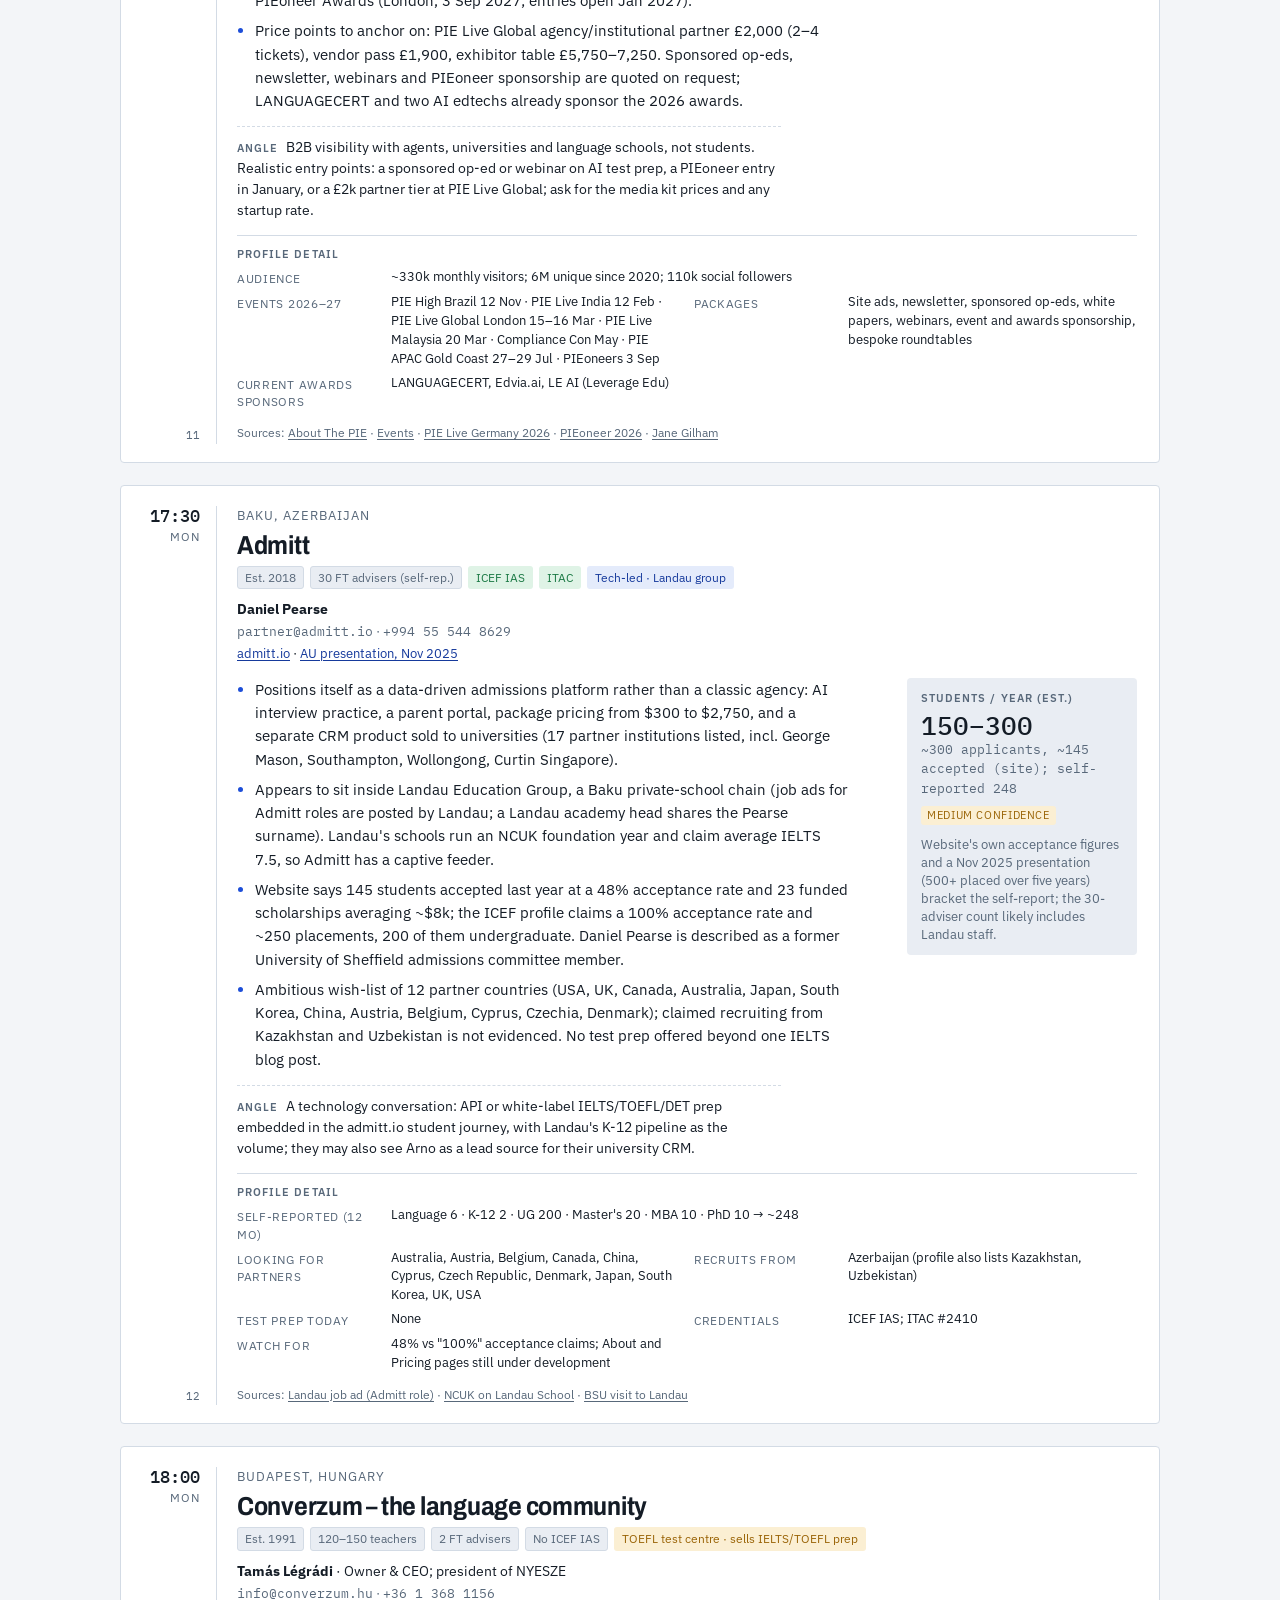
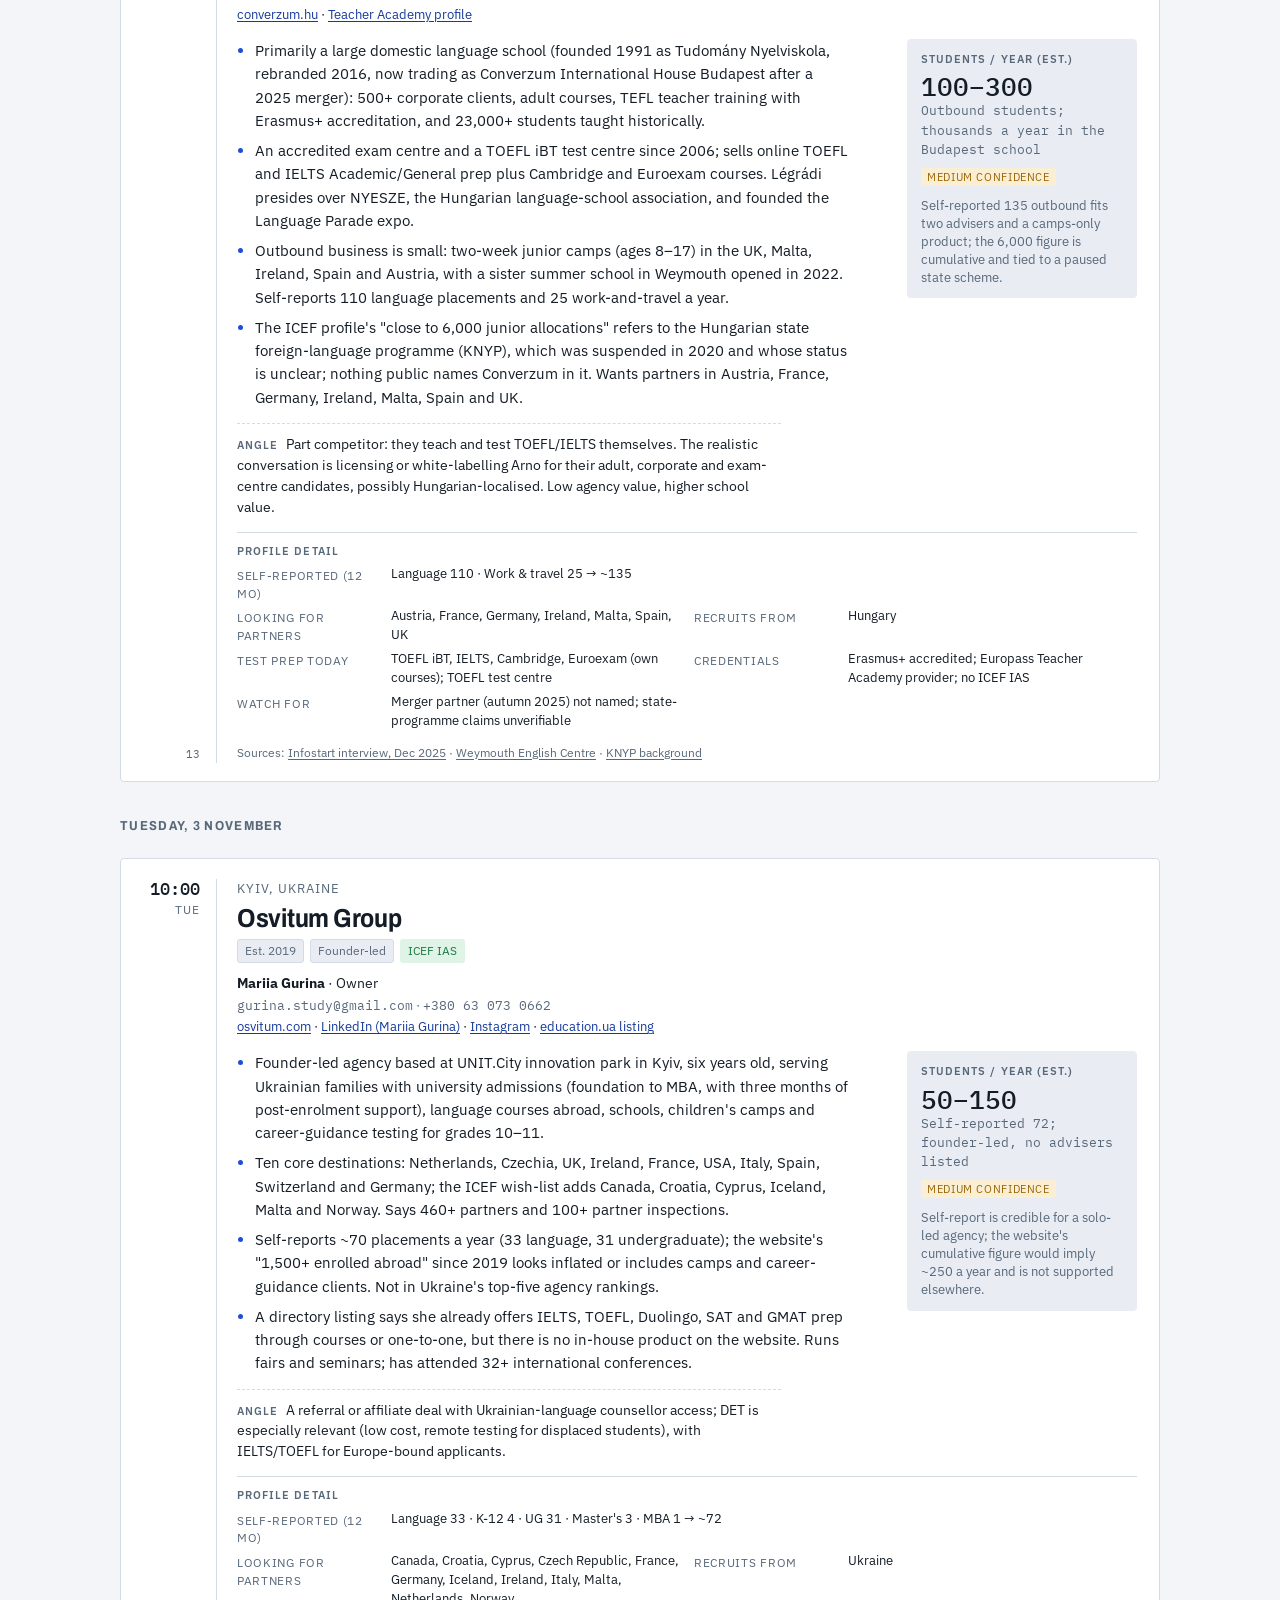
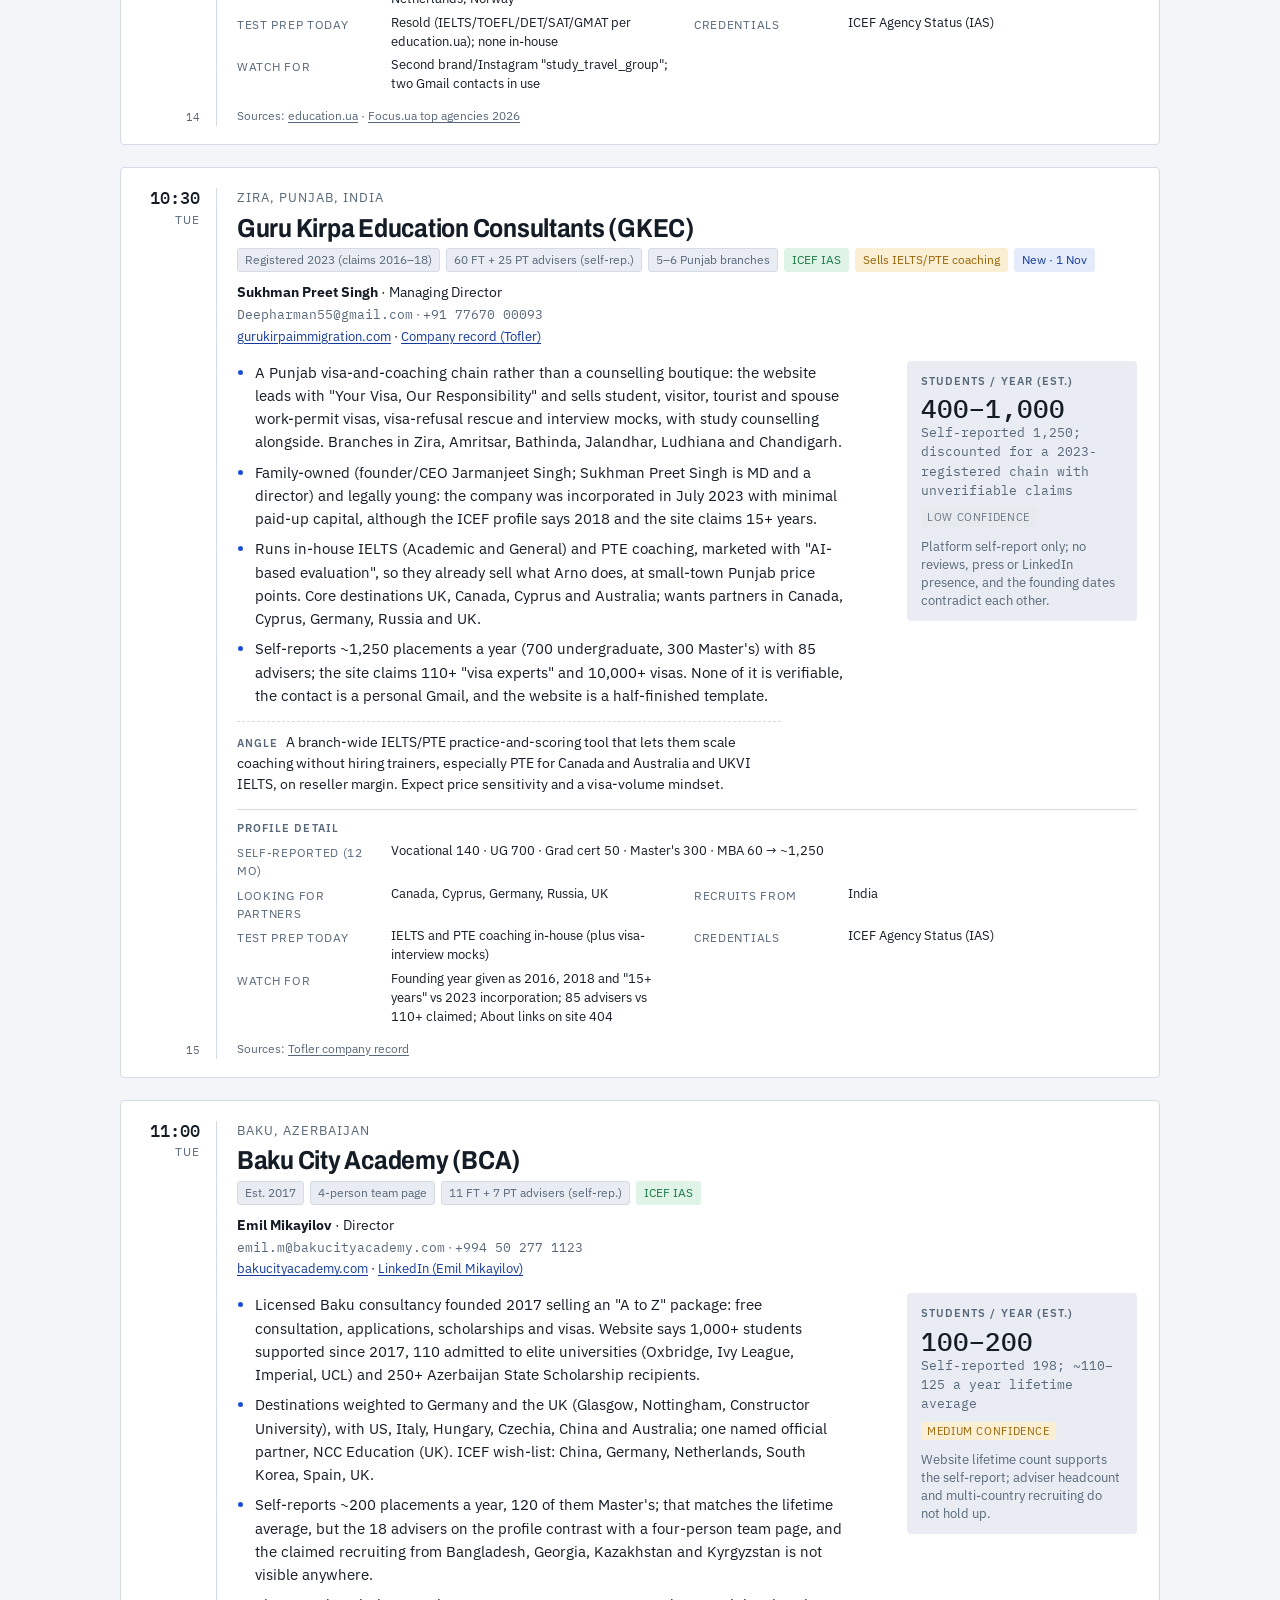
==== commit edbea55d: "Schedule update 1 Nov: six new Tuesday meetings, two dropped Co-Authored-By: Claude Fable 5.1 <norep" ====
--- a/index.html
+++ b/index.html
@@ -229,6 +229,9 @@
   .tag { display: block; margin: 3px 0 0; width: max-content; max-width: 100%; }
 }
 
+.changes { margin: 0; max-width: 72ch; font-size: 13.5px; padding: 8px 12px; background: var(--accent-soft); border-radius: 4px; color: var(--fg); }
+.changes .lbl { color: var(--accent-ink); }
+
 </style>
 </head>
 <body>
@@ -237,16 +240,17 @@
 <header class="masthead">
   <div class="eyebrow mono">Arno · Booth 121 · ICEF Berlin · 2–3 November 2026</div>
   <h1>ICEF Berlin Meeting Briefs</h1>
-  <p class="lede">Twenty-one scheduled meetings. For each one: who the organisation is, roughly how many students it handles a year, and what it is most likely to want from an AI test-prep partner.</p>
+  <p class="lede">Twenty-five scheduled meetings. For each one: who the organisation is, roughly how many students it handles a year, and what it is most likely to want from an AI test-prep partner.</p>
   <div class="stats">
-    <div class="stat"><div class="v mono">21</div><div class="k">Meetings</div></div><div class="stat"><div class="v mono">14</div><div class="k">Monday</div></div><div class="stat"><div class="v mono">7</div><div class="k">Tuesday</div></div><div class="stat"><div class="v mono">20</div><div class="k">Agencies</div></div><div class="stat"><div class="v mono">1</div><div class="k">Media</div></div><div class="stat"><div class="v mono">16</div><div class="k">Countries</div></div>
+    <div class="stat"><div class="v mono">25</div><div class="k">Meetings</div></div><div class="stat"><div class="v mono">13</div><div class="k">Monday</div></div><div class="stat"><div class="v mono">12</div><div class="k">Tuesday</div></div><div class="stat"><div class="v mono">24</div><div class="k">Agencies</div></div><div class="stat"><div class="v mono">1</div><div class="k">Media</div></div><div class="stat"><div class="v mono">18</div><div class="k">Countries</div></div>
   </div>
   <p class="howto">All meetings are at Booth 121 unless marked. The <strong>Students / year</strong> figure combines each agency's self-reported ICEF placements with what its website and third-party listings show. <em>High</em> = corroborated by independent numbers; <em>medium</em> = consistent but single-sourced; <em>low</em> = self-reported only, or contradicted elsewhere. The self-reported breakdown is under Profile detail on every card.</p>
+  <p class="changes"><span class="lbl">Changes</span>Updated 1 November: six Tuesday meetings added (Guru Kirpa, Wisdom Education, Imperial Overseas, NWC Education, Marhaba Poland, Canam). Go Study Free (Mon 10:30) and StudyLab (Tue 10:30) have dropped off the schedule.</p>
 </header>
 
 <section class="indexes">
-  <div class="idx"><h3>Monday, 2 November</h3><div class="tablewrap"><table class="index"><thead><tr><th>Time</th><th>Who</th><th>Type</th><th>Students / yr</th></tr></thead><tbody><tr><td class="t">10:00</td><td class="org"><a href="#makestudy">MakeStudy-Global</a><span class="sub">Sneha Yadav · Jalandhar, Punjab, India</span></td><td class="kind">Agent</td><td class="est"><span class="num">1.5k–4k</span><span class="conf conf-low">low</span></td></tr><tr><td class="t">10:30</td><td class="org"><a href="#gostudyfree">Go Study Free</a><span class="sub">Mahapavit Singh Anand · New Delhi, India</span></td><td class="kind">Agent</td><td class="est"><span class="num">300–650</span><span class="conf conf-medium">medium</span></td></tr><tr><td class="t">11:00</td><td class="org"><a href="#edumove">Edumove Agency</a><span class="sub">Paula Alejandra Alvarez Castaneda · Sydney (Belmore), Australia</span></td><td class="kind">Agent</td><td class="est"><span class="num">50–120</span><span class="conf conf-medium">medium</span></td></tr><tr><td class="t">11:30</td><td class="org"><a href="#roof">Roof Academy</a><span class="sub">Rufat Huseynzade · Baku, Azerbaijan</span></td><td class="kind">Agent + test-prep centre</td><td class="est"><span class="num">1k–1.5k</span><span class="conf conf-medium">medium</span></td></tr><tr><td class="t">13:00</td><td class="org"><a href="#levntura">Levntura</a><span class="sub">Abdulrahman Soman · New Cairo, Egypt · HQ Amman, Jordan</span></td><td class="kind">Cultural exchange agent</td><td class="est"><span class="num">200–500</span><span class="conf conf-medium">medium</span></td></tr><tr><td class="t">14:00</td><td class="org"><a href="#ncb">Shinezuunii Guur LLC (NCB)</a><span class="sub">Lkhamdulam Dashdorj · Ulaanbaatar, Mongolia</span></td><td class="kind">Agent</td><td class="est"><span class="num">250–450</span><span class="conf conf-medium">medium</span></td></tr><tr><td class="t">14:30</td><td class="org"><a href="#isca">International Student Consultancy Agency (ISCA)</a><span class="sub">Khanssaa Khattabi · Kenitra, Morocco</span></td><td class="kind">Agent</td><td class="est"><span class="num">100–200</span><span class="conf conf-low">low</span></td></tr><tr><td class="t">15:00</td><td class="org"><a href="#owlwin">Owlwin</a><span class="sub">Anna Poleva · Almaty, Kazakhstan</span></td><td class="kind">Agent + English school</td><td class="est"><span class="num">150–300</span><span class="conf conf-medium">medium</span></td></tr><tr><td class="t">15:30</td><td class="org"><a href="#travelmate">Travelmate Intercâmbio</a><span class="sub">Alexandre Argenta · Curitiba, Brazil</span></td><td class="kind">Agent (franchise network)</td><td class="est"><span class="num">2.5k–4.5k</span><span class="conf conf-high">high</span></td></tr><tr><td class="t">16:00</td><td class="org"><a href="#mynextstep">My Next Step – Le Choix de Réussir</a><span class="sub">Cristina Schneider · Carouge (Geneva), Switzerland</span></td><td class="kind">Agent (boutique)</td><td class="est"><span class="num">15–40</span><span class="conf conf-high">high</span></td></tr><tr><td class="t">16:30</td><td class="org"><a href="#beic">Baku Education Information Center (BEIC)</a><span class="sub">Murad Mammadli · Baku, Azerbaijan</span></td><td class="kind">Agent + test-prep centre</td><td class="est"><span class="num">600–900</span><span class="conf conf-medium">medium</span></td></tr><tr><td class="t">17:00</td><td class="org"><a href="#pie">The PIE</a><span class="sub">Jane Gilham · London, UK</span></td><td class="kind">Media &amp; events</td><td class="est"><span class="num">330k/mo</span><span class="conf conf-na">reach</span></td></tr><tr><td class="t">17:30</td><td class="org"><a href="#admitt">Admitt</a><span class="sub">Daniel Pearse · Baku, Azerbaijan</span></td><td class="kind">Agent / admissions platform</td><td class="est"><span class="num">150–300</span><span class="conf conf-medium">medium</span></td></tr><tr><td class="t">18:00</td><td class="org"><a href="#converzum">Converzum – the language community</a><span class="sub">Tamás Légrádi · Budapest, Hungary</span></td><td class="kind">Language school + agent</td><td class="est"><span class="num">100–300</span><span class="conf conf-medium">medium</span></td></tr></tbody></table></div></div>
-  <div class="idx"><h3>Tuesday, 3 November</h3><div class="tablewrap"><table class="index"><thead><tr><th>Time</th><th>Who</th><th>Type</th><th>Students / yr</th></tr></thead><tbody><tr><td class="t">10:00</td><td class="org"><a href="#osvitum">Osvitum Group</a><span class="sub">Mariia Gurina · Kyiv, Ukraine</span></td><td class="kind">Agent</td><td class="est"><span class="num">50–150</span><span class="conf conf-medium">medium</span></td></tr><tr><td class="t">10:30</td><td class="org"><a href="#studylab">StudyLab Education Center</a><span class="sub">Fatmakhanim Jafarova · Baku, Azerbaijan</span></td><td class="kind">Agent + language school</td><td class="est"><span class="num">150–400</span><span class="conf conf-low">low</span></td></tr><tr><td class="t">11:00</td><td class="org"><a href="#bca">Baku City Academy (BCA)</a><span class="sub">Emil Mikayilov · Baku, Azerbaijan</span></td><td class="kind">Agent</td><td class="est"><span class="num">100–200</span><span class="conf conf-medium">medium</span></td></tr><tr><td class="t">11:30</td><td class="org"><a href="#tananh">Tan Anh Co.</a><span class="sub">Hoai Anh Nguyen · Hanoi, Vietnam</span></td><td class="kind">Agent + English centre</td><td class="est"><span class="num">30–80</span><span class="conf conf-medium">medium</span></td></tr><tr><td class="t">13:00</td><td class="org"><a href="#epro360">Epro 360 LLC</a><span class="sub">Francisco Galvez · Miami, USA · Potsdam, Germany</span></td><td class="kind">Agent</td><td class="est"><span class="num">100–200</span><span class="conf conf-medium">medium</span></td></tr><tr><td class="t">14:00</td><td class="org"><a href="#orbis">Orbis Prep</a><span class="sub">José Guillermo Cermeño · Caracas, Venezuela</span></td><td class="kind">Agent (boutique)</td><td class="est"><span class="num">30–60</span><span class="conf conf-medium">medium</span></td></tr><tr><td class="t">18:00</td><td class="org"><a href="#findandstudy">Find And Study</a><span class="sub">Dr. Eymen Namazcı · Istanbul, Türkiye</span></td><td class="kind">Agent (inbound to Türkiye)</td><td class="est"><span class="num">200–450</span><span class="conf conf-low">low</span></td></tr></tbody></table></div></div>
+  <div class="idx"><h3>Monday, 2 November</h3><div class="tablewrap"><table class="index"><thead><tr><th>Time</th><th>Who</th><th>Type</th><th>Students / yr</th></tr></thead><tbody><tr><td class="t">10:00</td><td class="org"><a href="#makestudy">MakeStudy-Global</a><span class="sub">Sneha Yadav · Jalandhar, Punjab, India</span></td><td class="kind">Agent</td><td class="est"><span class="num">1.5k–4k</span><span class="conf conf-low">low</span></td></tr><tr><td class="t">11:00</td><td class="org"><a href="#edumove">Edumove Agency</a><span class="sub">Paula Alejandra Alvarez Castaneda · Sydney (Belmore), Australia</span></td><td class="kind">Agent</td><td class="est"><span class="num">50–120</span><span class="conf conf-medium">medium</span></td></tr><tr><td class="t">11:30</td><td class="org"><a href="#roof">Roof Academy</a><span class="sub">Rufat Huseynzade · Baku, Azerbaijan</span></td><td class="kind">Agent + test-prep centre</td><td class="est"><span class="num">1k–1.5k</span><span class="conf conf-medium">medium</span></td></tr><tr><td class="t">13:00</td><td class="org"><a href="#levntura">Levntura</a><span class="sub">Abdulrahman Soman · New Cairo, Egypt</span></td><td class="kind">Cultural exchange agent</td><td class="est"><span class="num">200–500</span><span class="conf conf-medium">medium</span></td></tr><tr><td class="t">14:00</td><td class="org"><a href="#ncb">Shinezuunii Guur LLC (NCB)</a><span class="sub">Lkhamdulam Dashdorj · Ulaanbaatar, Mongolia</span></td><td class="kind">Agent</td><td class="est"><span class="num">250–450</span><span class="conf conf-medium">medium</span></td></tr><tr><td class="t">14:30</td><td class="org"><a href="#isca">International Student Consultancy Agency (ISCA)</a><span class="sub">Khanssaa Khattabi · Kenitra, Morocco</span></td><td class="kind">Agent</td><td class="est"><span class="num">100–200</span><span class="conf conf-low">low</span></td></tr><tr><td class="t">15:00</td><td class="org"><a href="#owlwin">Owlwin</a><span class="sub">Anna Poleva · Almaty, Kazakhstan</span></td><td class="kind">Agent + English school</td><td class="est"><span class="num">150–300</span><span class="conf conf-medium">medium</span></td></tr><tr><td class="t">15:30</td><td class="org"><a href="#travelmate">Travelmate Intercâmbio</a><span class="sub">Alexandre Argenta · Curitiba, Brazil</span></td><td class="kind">Agent (franchise network)</td><td class="est"><span class="num">2.5k–4.5k</span><span class="conf conf-high">high</span></td></tr><tr><td class="t">16:00</td><td class="org"><a href="#mynextstep">My Next Step – Le Choix de Réussir</a><span class="sub">Cristina Schneider · Carouge (Geneva), Switzerland</span></td><td class="kind">Agent (boutique)</td><td class="est"><span class="num">15–40</span><span class="conf conf-high">high</span></td></tr><tr><td class="t">16:30</td><td class="org"><a href="#beic">Baku Education Information Center (BEIC)</a><span class="sub">Murad Mammadli · Baku, Azerbaijan</span></td><td class="kind">Agent + test-prep centre</td><td class="est"><span class="num">600–900</span><span class="conf conf-medium">medium</span></td></tr><tr><td class="t">17:00</td><td class="org"><a href="#pie">The PIE</a><span class="sub">Jane Gilham · London, UK</span></td><td class="kind">Media &amp; events</td><td class="est"><span class="num">330k/mo</span><span class="conf conf-na">reach</span></td></tr><tr><td class="t">17:30</td><td class="org"><a href="#admitt">Admitt</a><span class="sub">Daniel Pearse · Baku, Azerbaijan</span></td><td class="kind">Agent / admissions platform</td><td class="est"><span class="num">150–300</span><span class="conf conf-medium">medium</span></td></tr><tr><td class="t">18:00</td><td class="org"><a href="#converzum">Converzum – the language community</a><span class="sub">Tamás Légrádi · Budapest, Hungary</span></td><td class="kind">Language school + agent</td><td class="est"><span class="num">100–300</span><span class="conf conf-medium">medium</span></td></tr></tbody></table></div></div>
+  <div class="idx"><h3>Tuesday, 3 November</h3><div class="tablewrap"><table class="index"><thead><tr><th>Time</th><th>Who</th><th>Type</th><th>Students / yr</th></tr></thead><tbody><tr><td class="t">10:00</td><td class="org"><a href="#osvitum">Osvitum Group</a><span class="sub">Mariia Gurina · Kyiv, Ukraine</span></td><td class="kind">Agent</td><td class="est"><span class="num">50–150</span><span class="conf conf-medium">medium</span></td></tr><tr><td class="t">10:30</td><td class="org"><a href="#gurukirpa">Guru Kirpa Education Consultants (GKEC)</a><span class="sub">Sukhman Preet Singh · Zira, Punjab, India</span></td><td class="kind">Visa agent + IELTS/PTE coaching</td><td class="est"><span class="num">400–1,000</span><span class="conf conf-low">low</span></td></tr><tr><td class="t">11:00</td><td class="org"><a href="#bca">Baku City Academy (BCA)</a><span class="sub">Emil Mikayilov · Baku, Azerbaijan</span></td><td class="kind">Agent</td><td class="est"><span class="num">100–200</span><span class="conf conf-medium">medium</span></td></tr><tr><td class="t">11:30</td><td class="org"><a href="#tananh">Tan Anh Co.</a><span class="sub">Hoai Anh Nguyen · Hanoi, Vietnam</span></td><td class="kind">Agent + English centre</td><td class="est"><span class="num">30–80</span><span class="conf conf-medium">medium</span></td></tr><tr><td class="t">13:00</td><td class="org"><a href="#epro360">Epro 360 LLC</a><span class="sub">Francisco Galvez · Miami, USA</span></td><td class="kind">Agent</td><td class="est"><span class="num">100–200</span><span class="conf conf-medium">medium</span></td></tr><tr><td class="t">13:30</td><td class="org"><a href="#wisdom">Wisdom Education</a><span class="sub">Mohammad Kamrul Hasan · Dhaka, Bangladesh</span></td><td class="kind">Agent</td><td class="est"><span class="num">150–300</span><span class="conf conf-medium">medium</span></td></tr><tr><td class="t">14:00</td><td class="org"><a href="#orbis">Orbis Prep</a><span class="sub">José Guillermo Cermeño · Caracas, Venezuela</span></td><td class="kind">Agent (boutique)</td><td class="est"><span class="num">30–60</span><span class="conf conf-medium">medium</span></td></tr><tr><td class="t">14:30</td><td class="org"><a href="#imperial">Imperial Overseas Education (Imperial Platform Inc)</a><span class="sub">Banit Sawhney · Mumbai, India</span></td><td class="kind">Agent + test-prep group</td><td class="est"><span class="num">1k–2k</span><span class="conf conf-medium">medium</span></td></tr><tr><td class="t">15:30</td><td class="org"><a href="#nwc">NWC Education (New Way Consultancy Ltd)</a><span class="sub">Shohidul Islam · London (Stratford), UK</span></td><td class="kind">Agent (multi-country network)</td><td class="est"><span class="num">400–900</span><span class="conf conf-low">low</span></td></tr><tr><td class="t">16:00</td><td class="org"><a href="#marhaba">Marhaba Poland (Seham Szymańska)</a><span class="sub">Krzysztof Szymański · Książenice (Warsaw area), Poland</span></td><td class="kind">Agent (boutique)</td><td class="est"><span class="num">30–80</span><span class="conf conf-medium">medium</span></td></tr><tr><td class="t">16:30</td><td class="org"><a href="#canam">Canam Consultants Limited</a><span class="sub">Karan Sandhu · Chandigarh, India</span></td><td class="kind">Agent (national chain) + test-prep</td><td class="est"><span class="num">4k–8k</span><span class="conf conf-medium">medium</span></td></tr><tr><td class="t">18:00</td><td class="org"><a href="#findandstudy">Find And Study</a><span class="sub">Dr. Eymen Namazcı · Istanbul, Türkiye</span></td><td class="kind">Agent (inbound to Türkiye)</td><td class="est"><span class="num">200–450</span><span class="conf conf-low">low</span></td></tr></tbody></table></div></div>
 </section>
 
 <section class="meetings">
@@ -289,48 +293,11 @@
     </div>
   </div>
 </article>
-<article class="meeting" id="gostudyfree">
-  <div class="rail">
-    <div class="time mono">10:30</div>
+<article class="meeting" id="edumove">
+  <div class="rail">
+    <div class="time mono">11:00</div>
     <div class="day">Mon</div>
     <div class="n mono">02</div>
-  </div>
-  <div class="body">
-    <header>
-      <div class="kicker">New Delhi, India</div>
-      <h2>Go Study Free</h2>
-      <div class="badges"><span class="badge ">Est. 2013</span><span class="badge ">~13 staff</span><span class="badge ">19 FT + 37 PT advisers (self-rep.)</span><span class="badge ok">ICEF IAS</span><span class="badge accent">Germany specialist</span></div>
-      <div class="contact">
-        <div class="who"><strong>Mahapavit Singh Anand</strong> · CEO</div>
-        <div class="bits"><span class="mono sel">m@gostudyfree.com</span> · <span class="mono sel">ea@gostudyfree.com</span> · <span class="mono sel">+91 96 5002 2660</span></div>
-        <div class="links"><a href="https://www.gostudyfree.com" target="_blank" rel="noopener">gostudyfree.com</a> · <a href="https://www.newswire.com/news/profile-of-ceo-mahapavit-singh-anand-29422" target="_blank" rel="noopener">CEO profile (2014)</a></div>
-      </div>
-    </header>
-    <div class="grid">
-      <div class="summary">
-        <ul class="bullets"><li>Germany-first agency: the website sells "guaranteed admission" and zero-tuition German public universities, 300+ partner universities and a 97% visa success rate, with a money-back guarantee on German admissions. Founders Mahapavit Anand (MBA, Bradford) and Mandeep Kaur (ex-school principal).</li><li>Small core team (a job listing puts it at 13 employees); the 37 part-time advisers on the ICEF profile are almost certainly sub-agents, which matches the services they pitch to universities: lead generation, document checks, entrance-exam logistics and sub-agent management.</li><li>Self-reports ~630 placements a year, weighted to Master's and MBA, from India plus Bangladesh, Nepal, Sri Lanka, Bhutan, Indonesia and Vietnam. Believable for a Germany shop with a partner network.</li><li>Diversifying beyond Germany: ICEF wish-list is Canada, France, Italy, Japan, Poland, Spain and Thailand, and an older directory still lists UK/US/Canada/Australia. No test prep of any kind on the site.</li></ul>
-        <p class="angle"><span class="lbl">Angle</span>English-taught German Master's and the new non-German destinations all need IELTS/TOEFL; a referral or affiliate tool that gets leads to IELTS 6.5 quickly protects their admission guarantee. They would also want German, which Arno does not cover.</p>
-      </div>
-      <aside class="estimate">
-        <div class="lbl">Students / year (est.)</div>
-        <div class="num">300–650</div>
-        <div class="range">Self-reported 627; core team ~13 plus sub-agents</div>
-        <span class="conf conf-medium">medium confidence</span>
-        <p class="basis">Self-report is consistent with a Germany-focused shop running a partner network; adviser count looks padded, placements do not.</p>
-      </aside>
-    </div>
-    <div class="more">
-      <div class="lbl">Profile detail</div>
-      <dl class="facts"><dt>Self-reported (12 mo)</dt><dd>Language 75 · Vocational 73 · UG 131 · Master's 195 · MBA 153 → ~627</dd><dt>Looking for partners</dt><dd>Canada, France, Germany, Italy, Japan, Poland, Spain, Thailand</dd><dt>Recruits from</dt><dd>Bangladesh, Bhutan, India, Indonesia, Nepal, Sri Lanka, Vietnam</dd><dt>Test prep today</dt><dd>None visible</dd><dt>Credentials</dt><dd>ICEF Agency Status (IAS)</dd><dt>Watch for</dt><dd>Not the same company as GoStudy (Chennai) or GoStudy Prague</dd></dl>
-      <p class="sources">Sources: <a href="https://jobs.weekday.works/business-development-manager-at-go-study-free-wkdyt3t8ht" target="_blank" rel="noopener">Company profile / job ad</a> · <a href="https://timeshighereducation.com/student/student-services/gostudyfree" target="_blank" rel="noopener">THE listing</a></p>
-    </div>
-  </div>
-</article>
-<article class="meeting" id="edumove">
-  <div class="rail">
-    <div class="time mono">11:00</div>
-    <div class="day">Mon</div>
-    <div class="n mono">03</div>
   </div>
   <div class="body">
     <header>
@@ -367,7 +334,7 @@
   <div class="rail">
     <div class="time mono">11:30</div>
     <div class="day">Mon</div>
-    <div class="n mono">04</div>
+    <div class="n mono">03</div>
   </div>
   <div class="body">
     <header>
@@ -404,7 +371,7 @@
   <div class="rail">
     <div class="time mono">13:00</div>
     <div class="day">Mon</div>
-    <div class="n mono">05</div>
+    <div class="n mono">04</div>
   </div>
   <div class="body">
     <header>
@@ -441,7 +408,7 @@
   <div class="rail">
     <div class="time mono">14:00</div>
     <div class="day">Mon</div>
-    <div class="n mono">06</div>
+    <div class="n mono">05</div>
   </div>
   <div class="body">
     <header>
@@ -478,7 +445,7 @@
   <div class="rail">
     <div class="time mono">14:30</div>
     <div class="day">Mon</div>
-    <div class="n mono">07</div>
+    <div class="n mono">06</div>
   </div>
   <div class="body">
     <header>
@@ -515,7 +482,7 @@
   <div class="rail">
     <div class="time mono">15:00</div>
     <div class="day">Mon</div>
-    <div class="n mono">08</div>
+    <div class="n mono">07</div>
   </div>
   <div class="body">
     <header>
@@ -552,7 +519,7 @@
   <div class="rail">
     <div class="time mono">15:30</div>
     <div class="day">Mon</div>
-    <div class="n mono">09</div>
+    <div class="n mono">08</div>
   </div>
   <div class="body">
     <header>
@@ -589,7 +556,7 @@
   <div class="rail">
     <div class="time mono">16:00</div>
     <div class="day">Mon</div>
-    <div class="n mono">10</div>
+    <div class="n mono">09</div>
   </div>
   <div class="body">
     <header>
@@ -626,7 +593,7 @@
   <div class="rail">
     <div class="time mono">16:30</div>
     <div class="day">Mon</div>
-    <div class="n mono">11</div>
+    <div class="n mono">10</div>
   </div>
   <div class="body">
     <header>
@@ -663,7 +630,7 @@
   <div class="rail">
     <div class="time mono">17:00</div>
     <div class="day">Mon</div>
-    <div class="n mono">12</div>
+    <div class="n mono">11</div>
   </div>
   <div class="body">
     <header>
@@ -700,7 +667,7 @@
   <div class="rail">
     <div class="time mono">17:30</div>
     <div class="day">Mon</div>
-    <div class="n mono">13</div>
+    <div class="n mono">12</div>
   </div>
   <div class="body">
     <header>
@@ -737,7 +704,7 @@
   <div class="rail">
     <div class="time mono">18:00</div>
     <div class="day">Mon</div>
-    <div class="n mono">14</div>
+    <div class="n mono">13</div>
   </div>
   <div class="body">
     <header>
@@ -776,7 +743,7 @@
   <div class="rail">
     <div class="time mono">10:00</div>
     <div class="day">Tue</div>
-    <div class="n mono">15</div>
+    <div class="n mono">14</div>
   </div>
   <div class="body">
     <header>
@@ -809,40 +776,40 @@
     </div>
   </div>
 </article>
-<article class="meeting" id="studylab">
+<article class="meeting" id="gurukirpa">
   <div class="rail">
     <div class="time mono">10:30</div>
     <div class="day">Tue</div>
-    <div class="n mono">16</div>
-  </div>
-  <div class="body">
-    <header>
-      <div class="kicker">Baku, Azerbaijan</div>
-      <h2>StudyLab Education Center</h2>
-      <div class="badges"><span class="badge ">Est. 2019</span><span class="badge ">6 FT + 2 PT advisers</span><span class="badge ok">ICEF IAS</span><span class="badge warn">Runs IELTS classes</span></div>
-      <div class="contact">
-        <div class="who"><strong>Fatmakhanim Jafarova</strong> · (website names Laman Abasbayli as Founder &amp; CEO)</div>
-        <div class="bits"><span class="mono sel">info@studylab.az</span> · <span class="mono sel">+994 70 630 9626</span></div>
-        <div class="links"><a href="http://studylab.az" target="_blank" rel="noopener">studylab.az</a></div>
-      </div>
-    </header>
-    <div class="grid">
-      <div class="summary">
-        <ul class="bullets"><li>Baku agency plus language school (StudyLab School), founded 2019: study-abroad selection, admissions, scholarships, visas and pre-departure, alongside foreign-language and international-exam courses, professional trainings and some SME consulting.</li><li>Strong European tilt with a growing China line: partner logos and news point to UK, Germany, Türkiye, Italy, Canada, USA, Malaysia, Switzerland, Poland, Latvia and Czechia, and the ICEF wish-list adds Belgium, Hungary, Netherlands, UAE.</li><li>Self-reports ~430 placements a year (200 UG, 100 Master's, 50 MBA, 20 PhD) and says it supports 300+ students a year; the website says the school teaches 150–250 adults a year. Fifty MBA and twenty doctoral placements from an eight-adviser shop looks optimistic.</li><li>Digital footprint is thin: the website is a 2020 snapshot (all news dated April–May 2020) and a job ad combines "IELTS instructor" with "study-abroad consultant" in one role.</li></ul>
-        <p class="angle"><span class="lbl">Angle</span>Blended or supplementary platform licences for their in-person IELTS classes, plus TOEFL and DET for the Europe and China routes; price-sensitive, possibly interested in lead generation for the school.</p>
-      </div>
-      <aside class="estimate">
-        <div class="lbl">Students / year (est.)</div>
-        <div class="num">150–400</div>
-        <div class="range">Self-reported 434; website says 150–250 taught a year</div>
+    <div class="n mono">15</div>
+  </div>
+  <div class="body">
+    <header>
+      <div class="kicker">Zira, Punjab, India</div>
+      <h2>Guru Kirpa Education Consultants (GKEC)</h2>
+      <div class="badges"><span class="badge ">Registered 2023 (claims 2016–18)</span><span class="badge ">60 FT + 25 PT advisers (self-rep.)</span><span class="badge ">5–6 Punjab branches</span><span class="badge ok">ICEF IAS</span><span class="badge warn">Sells IELTS/PTE coaching</span><span class="badge accent">New · 1 Nov</span></div>
+      <div class="contact">
+        <div class="who"><strong>Sukhman Preet Singh</strong> · Managing Director</div>
+        <div class="bits"><span class="mono sel">Deepharman55@gmail.com</span> · <span class="mono sel">+91 77670 00093</span></div>
+        <div class="links"><a href="https://gurukirpaimmigration.com" target="_blank" rel="noopener">gurukirpaimmigration.com</a> · <a href="https://www.tofler.in/guru-kirpa-immigration-and-education-private-limited/company/U85499PB2023PTC058976" target="_blank" rel="noopener">Company record (Tofler)</a></div>
+      </div>
+    </header>
+    <div class="grid">
+      <div class="summary">
+        <ul class="bullets"><li>A Punjab visa-and-coaching chain rather than a counselling boutique: the website leads with "Your Visa, Our Responsibility" and sells student, visitor, tourist and spouse work-permit visas, visa-refusal rescue and interview mocks, with study counselling alongside. Branches in Zira, Amritsar, Bathinda, Jalandhar, Ludhiana and Chandigarh.</li><li>Family-owned (founder/CEO Jarmanjeet Singh; Sukhman Preet Singh is MD and a director) and legally young: the company was incorporated in July 2023 with minimal paid-up capital, although the ICEF profile says 2018 and the site claims 15+ years.</li><li>Runs in-house IELTS (Academic and General) and PTE coaching, marketed with "AI-based evaluation", so they already sell what Arno does, at small-town Punjab price points. Core destinations UK, Canada, Cyprus and Australia; wants partners in Canada, Cyprus, Germany, Russia and UK.</li><li>Self-reports ~1,250 placements a year (700 undergraduate, 300 Master's) with 85 advisers; the site claims 110+ "visa experts" and 10,000+ visas. None of it is verifiable, the contact is a personal Gmail, and the website is a half-finished template.</li></ul>
+        <p class="angle"><span class="lbl">Angle</span>A branch-wide IELTS/PTE practice-and-scoring tool that lets them scale coaching without hiring trainers, especially PTE for Canada and Australia and UKVI IELTS, on reseller margin. Expect price sensitivity and a visa-volume mindset.</p>
+      </div>
+      <aside class="estimate">
+        <div class="lbl">Students / year (est.)</div>
+        <div class="num">400–1,000</div>
+        <div class="range">Self-reported 1,250; discounted for a 2023-registered chain with unverifiable claims</div>
         <span class="conf conf-low">low confidence</span>
-        <p class="basis">No independent corroboration; graduate-level placement counts look high for the adviser headcount.</p>
-      </aside>
-    </div>
-    <div class="more">
-      <div class="lbl">Profile detail</div>
-      <dl class="facts"><dt>Self-reported (12 mo)</dt><dd>Language 35 · K-12 3 · Vocational 3 · UG 200 · Grad cert 20 · Master's 100 · MBA 50 · PhD 20 · Work & travel 3 → ~434</dd><dt>Looking for partners</dt><dd>Belgium, Canada, Czech Republic, Hungary, Italy, Latvia, Netherlands, Poland, Switzerland, UAE, UK, USA</dd><dt>Recruits from</dt><dd>Azerbaijan</dd><dt>Test prep today</dt><dd>IELTS classes and mock exams (in-house); TOEFL/SAT/CSCA claimed on profile</dd><dt>Credentials</dt><dd>ICEF Agency Status (IAS)</dd><dt>Watch for</dt><dd>ICEF contact differs from the CEO named on the site; site not updated since 2020</dd></dl>
-      <p class="sources">Sources: <a href="https://busy.az/vacancy/24723/ielts-instructor-study-abroad-consultant" target="_blank" rel="noopener">busy.az vacancy</a></p>
+        <p class="basis">Platform self-report only; no reviews, press or LinkedIn presence, and the founding dates contradict each other.</p>
+      </aside>
+    </div>
+    <div class="more">
+      <div class="lbl">Profile detail</div>
+      <dl class="facts"><dt>Self-reported (12 mo)</dt><dd>Vocational 140 · UG 700 · Grad cert 50 · Master's 300 · MBA 60 → ~1,250</dd><dt>Looking for partners</dt><dd>Canada, Cyprus, Germany, Russia, UK</dd><dt>Recruits from</dt><dd>India</dd><dt>Test prep today</dt><dd>IELTS and PTE coaching in-house (plus visa-interview mocks)</dd><dt>Credentials</dt><dd>ICEF Agency Status (IAS)</dd><dt>Watch for</dt><dd>Founding year given as 2016, 2018 and "15+ years" vs 2023 incorporation; 85 advisers vs 110+ claimed; About links on site 404</dd></dl>
+      <p class="sources">Sources: <a href="https://www.tofler.in/guru-kirpa-immigration-and-education-private-limited/company/U85499PB2023PTC058976" target="_blank" rel="noopener">Tofler company record</a></p>
     </div>
   </div>
 </article>
@@ -850,7 +817,7 @@
   <div class="rail">
     <div class="time mono">11:00</div>
     <div class="day">Tue</div>
-    <div class="n mono">17</div>
+    <div class="n mono">16</div>
   </div>
   <div class="body">
     <header>
@@ -887,7 +854,7 @@
   <div class="rail">
     <div class="time mono">11:30</div>
     <div class="day">Tue</div>
-    <div class="n mono">18</div>
+    <div class="n mono">17</div>
   </div>
   <div class="body">
     <header>
@@ -924,7 +891,7 @@
   <div class="rail">
     <div class="time mono">13:00</div>
     <div class="day">Tue</div>
-    <div class="n mono">19</div>
+    <div class="n mono">18</div>
   </div>
   <div class="body">
     <header>
@@ -957,6 +924,43 @@
     </div>
   </div>
 </article>
+<article class="meeting" id="wisdom">
+  <div class="rail">
+    <div class="time mono">13:30</div>
+    <div class="day">Tue</div>
+    <div class="n mono">19</div>
+  </div>
+  <div class="body">
+    <header>
+      <div class="kicker">Dhaka, Bangladesh · UK entity in Mildenhall, England</div>
+      <h2>Wisdom Education</h2>
+      <div class="badges"><span class="badge ">Est. 2014</span><span class="badge ">39 FT + 5 PT advisers (self-rep.)</span><span class="badge ok">ICEF IAS</span><span class="badge ok">QEAC · NZCG · British Council</span><span class="badge accent">New · 1 Nov</span></div>
+      <div class="contact">
+        <div class="who"><strong>Mohammad Kamrul Hasan</strong> · Founder &amp; CEO</div>
+        <div class="bits"><span class="mono sel">ceo@thewisdombd.com</span> · <span class="mono sel">+880 1673 884590</span></div>
+        <div class="links"><a href="https://thewisdombd.com/" target="_blank" rel="noopener">thewisdombd.com</a> · <a href="https://bd.linkedin.com/company/wisdomeducationbd" target="_blank" rel="noopener">LinkedIn</a> · <a href="https://find-and-update.company-information.service.gov.uk/company/14458815" target="_blank" rel="noopener">Companies House</a></div>
+      </div>
+    </header>
+    <div class="grid">
+      <div class="summary">
+        <ul class="bullets"><li>A Dhaka agency (offices in Dhanmondi and Banani) run by founder Mohammad Kamrul Hasan, an NSU MBA who studied in New Zealand and formerly did business development for a Korean university. Sends Bangladeshi, Nepali and Sri Lankan students to Australia, UK, Canada, USA and NZ, and charges its fee only on visa success.</li><li>The "London HQ" is a paper entity: Wisdom Education BD Ltd was incorporated in England in November 2022 at a formation-agent address, with the founder as sole director resident in Bangladesh. The operating business is in Dhaka.</li><li>Well credentialed for its size: ICEF IAS #5146, Australian QEAC, NZ agent course, British Council agent number, and memberships of IEAA and NAFSA; shows Study Group and Uniagents affiliations.</li><li>Self-reports ~265 placements a year (141 UG, 89 Master's, 33 MBA), which fits the ~2,000 cumulative placements claimed since 2014; a "5,000+" figure in the site footer does not. Only basic IELTS tuition in-house; no PTE or DET.</li></ul>
+        <p class="angle"><span class="lbl">Angle</span>Because they are paid only on visa success, anything that gets stuck students past IELTS 6.0–6.5 improves their conversion: an affordable IELTS (Academic/UKVI) plus PTE/DET bundle on a referral or per-student basis, extendable to their Nepal and Sri Lanka recruiting.</p>
+      </div>
+      <aside class="estimate">
+        <div class="lbl">Students / year (est.)</div>
+        <div class="num">150–300</div>
+        <div class="range">Self-reported 263; ~180/yr lifetime average</div>
+        <span class="conf conf-medium">medium confidence</span>
+        <p class="basis">Self-report sits between the site's own cumulative figure and its stated "up to 500 a year"; adviser count looks padded for the volume.</p>
+      </aside>
+    </div>
+    <div class="more">
+      <div class="lbl">Profile detail</div>
+      <dl class="facts"><dt>Self-reported (12 mo)</dt><dd>UG 141 · Master's 89 · MBA 33 → ~263</dd><dt>Looking for partners</dt><dd>Australia, Canada, Malaysia, New Zealand, UK, USA</dd><dt>Recruits from</dt><dd>Bangladesh, Nepal, Sri Lanka</dd><dt>Test prep today</dt><dd>IELTS tuition (basic); no PTE/DET</dd><dt>Credentials</dt><dd>ICEF IAS #5146; QEAC #13470; NZCG #27; British Council 54670; IEAA, NAFSA</dd><dt>Watch for</dt><dd>Not the same company as Wisdom Education UK Ltd (Hornchurch); a data broker's 100–200 staff / $8.6M figures are implausible</dd></dl>
+      <p class="sources">Sources: <a href="https://find-and-update.company-information.service.gov.uk/company/14458815/officers" target="_blank" rel="noopener">Companies House officers</a> · <a href="https://eurostaffs.org/company/wisdom-education" target="_blank" rel="noopener">EuroStaffs profile</a></p>
+    </div>
+  </div>
+</article>
 <article class="meeting" id="orbis">
   <div class="rail">
     <div class="time mono">14:00</div>
@@ -994,11 +998,159 @@
     </div>
   </div>
 </article>
+<article class="meeting" id="imperial">
+  <div class="rail">
+    <div class="time mono">14:30</div>
+    <div class="day">Tue</div>
+    <div class="n mono">21</div>
+  </div>
+  <div class="body">
+    <header>
+      <div class="kicker">Mumbai, India · branches in Pune, Bangalore, Kolkata, Hyderabad, UAE, Singapore</div>
+      <h2>Imperial Overseas Education (Imperial Platform Inc)</h2>
+      <div class="badges"><span class="badge ">Est. 2009–12</span><span class="badge ">150+ team (site)</span><span class="badge ">70 FT + 10 PT advisers</span><span class="badge ok">ICEF IAS</span><span class="badge ok">AIRC</span><span class="badge warn">Runs testprep.live · ETS &amp; Pearson partner</span><span class="badge accent">New · 1 Nov</span></div>
+      <div class="contact">
+        <div class="who"><strong>Banit Sawhney</strong> · Global Founder &amp; CEO</div>
+        <div class="bits"><span class="mono sel">info@imperial-overseas.com</span> · <span class="mono sel">+91 22 2660 5549</span></div>
+        <div class="links"><a href="https://www.imperialplatforms.com" target="_blank" rel="noopener">imperialplatforms.com</a> · <a href="https://www.imperialplatforms.com/about-us" target="_blank" rel="noopener">About / branches</a> · <a href="https://timeshighereducation.com/student/student-services/imperial-overseas" target="_blank" rel="noopener">THE listing</a></div>
+      </div>
+    </header>
+    <div class="grid">
+      <div class="summary">
+        <ul class="bullets"><li>A Mumbai-headquartered group, not a small agency: seven Indian branches (Santacruz HQ, Borivali, Thane, Pune, Bangalore, Kolkata, Hyderabad) plus UAE, Singapore and Mexico City addresses, 150+ staff, and a claimed 800+ associate sub-agent offices across India, Nepal, Vietnam, the Gulf, Latin America and Africa. The San Francisco "Imperial Platform Inc" address is a Regus virtual office used for US-facing branding.</li><li>Core business is Indian STEM Master's applicants to the USA (~70% USA, ~80% STEM); the site says 2,000+ students in the 2026 cycle and 12,840 students flown lifetime, with AIRC Agency of the Year awards and a PIEoneer 2023 shortlist. 438 Google reviews at 4.6 on one branch alone.</li><li>Test prep is a full division: GRE, GMAT, IELTS, TOEFL since 2013, plus PTE, Duolingo, SAT, ACT and NCLEX, delivered through its own testprep.live platform; ETS-authorised TOEFL consultant since 2019 and a PTE Associate Partner, with 5,000+ trained.</li><li>Self-reports ~1,075 placements a year (800 Master's, 100 MBA). The ICEF description is stale copy ("20+ team members", "7 years"); recruits from India plus Afghanistan, Bangladesh, Bhutan, Maldives, Nepal, Pakistan, Sri Lanka, Singapore and UAE. Wants partners in USA, Canada and Australia only.</li></ul>
+        <p class="angle"><span class="lbl">Angle</span>They will see Arno as a competitor to testprep.live or as a supplier to it. The realistic conversation is white-label or API access to Arno's TOEFL, IELTS, PTE and DET AI scoring for their platform and 800 associate offices, on B2B pricing with reseller margin; DET is the gap in their US-STEM pipeline.</p>
+      </div>
+      <aside class="estimate">
+        <div class="lbl">Students / year (est.)</div>
+        <div class="num">1k–2k</div>
+        <div class="range">Direct placements; more if the sub-agent network is counted</div>
+        <span class="conf conf-medium">medium confidence</span>
+        <p class="basis">Self-report (1,075) is corroborated by the website's 2026-cycle figure and the review volume; lifetime "49k admits" counts offers, not students.</p>
+      </aside>
+    </div>
+    <div class="more">
+      <div class="lbl">Profile detail</div>
+      <dl class="facts"><dt>Self-reported (12 mo)</dt><dd>Vocational 30 · UG 30 · Master's 800 · MBA 100 · PhD 15 · Work & travel 100 → ~1,075</dd><dt>Looking for partners</dt><dd>Australia, Canada, USA</dd><dt>Recruits from</dt><dd>Afghanistan, Bangladesh, Bhutan, India, Maldives, Nepal, Pakistan, Singapore, Sri Lanka, UAE</dd><dt>Test prep today</dt><dd>GRE, GMAT, IELTS, TOEFL, PTE, DET, SAT, ACT, NCLEX via testprep.live and all branches</dd><dt>Credentials</dt><dd>ICEF IAS; AIRC (Agency of the Year); NAFSA; AAERI; ETS TOEFL consultant; PTE Associate Partner</dd><dt>Watch for</dt><dd>Brands under one roof: HelloUni, testprep.live, eduLoans, Imperial Global, Imperial Summer; per-destination counts on the site don't sum</dd></dl>
+      <p class="sources">Sources: <a href="https://s3.collegedunia.com/institute/1015-imperial-overseas-mumbai/courses-fees" target="_blank" rel="noopener">Google reviews via Collegedunia</a> · <a href="https://pieoneerawards.com/2023/en/node/organisation-imperial-overseas" target="_blank" rel="noopener">PIEoneer 2023</a></p>
+    </div>
+  </div>
+</article>
+<article class="meeting" id="nwc">
+  <div class="rail">
+    <div class="time mono">15:30</div>
+    <div class="day">Tue</div>
+    <div class="n mono">22</div>
+  </div>
+  <div class="body">
+    <header>
+      <div class="kicker">London (Stratford), UK · offices in Bangladesh, Nigeria, Pakistan, Morocco</div>
+      <h2>NWC Education (New Way Consultancy Ltd)</h2>
+      <div class="badges"><span class="badge ">Claims 2005 · UK co. 2012</span><span class="badge ">284 FT advisers (self-rep.)</span><span class="badge ">15 offices</span><span class="badge ok">ICEF IAS</span><span class="badge warn">Runs &quot;IELTS 360&quot;</span><span class="badge accent">New · 1 Nov</span></div>
+      <div class="contact">
+        <div class="who"><strong>Shohidul Islam</strong> · Managing Director</div>
+        <div class="bits"><span class="mono sel">shohidul@newwayuk.com</span> · <span class="mono sel">ad@uacu.uk</span> · <span class="mono sel">+44 7722 990005 · +880 1703 304632</span></div>
+        <div class="links"><a href="https://www.nwc.education" target="_blank" rel="noopener">nwc.education</a> · <a href="https://www.nwc.education/global-branches" target="_blank" rel="noopener">Branches</a> · <a href="https://newwayuk.com" target="_blank" rel="noopener">newwayuk.com (Bangladesh)</a> · <a href="https://uacu.uk" target="_blank" rel="noopener">uacu.uk (sister brand)</a> · <a href="https://find-and-update.company-information.service.gov.uk/company/08128299" target="_blank" rel="noopener">Companies House</a></div>
+      </div>
+    </header>
+    <div class="grid">
+      <div class="summary">
+        <ul class="bullets"><li>A UK-registered recruiter with a South Asia and West Africa footprint: 15 listed offices across London, Dhaka, Sylhet, Moulvibazar, Chattogram, six Nigerian cities, Karachi, Lahore and Marrakesh. Positions itself as an official agent for UK universities, with Australia, the Nordics, Germany and Malaysia as secondary destinations.</li><li>Smaller than it presents: the active UK company (Newway Consultancy Ltd, incorporated 2012) files micro-company accounts with about seven employees and £835k assets; the Pakistan arm lists ~10 staff. The 284 full-time advisers on the ICEF profile almost certainly count affiliates or sub-agents. The platform's MD, Shohidul Islam, is not a registered officer; the sole director is Mohammad Abdus Sobahan.</li><li>Self-reports ~850 placements a year, mostly Master's (413) and undergraduate (211), from Bangladesh and Nigeria; the ICEF list omits Pakistan and Morocco even though it has offices there. Sister brand UACU (same address and phone) targets Nigeria, Oman, Pakistan, Ghana and Morocco and claims 1,700+ approved applications over 15 years.</li><li>Already an IELTS registration centre and markets an in-house "IELTS 360" prep programme; no TOEFL, PTE or DET. Wants partners in UK, Australia and Canada only.</li></ul>
+        <p class="angle"><span class="lbl">Angle</span>A white-label or partner IELTS prep (plus PTE/DET as UK-accepted alternatives) to replace the thin IELTS 360 offer for Bangladeshi, Nigerian and Pakistani applicants, ideally free to the student and funded by referral commission.</p>
+      </div>
+      <aside class="estimate">
+        <div class="lbl">Students / year (est.)</div>
+        <div class="num">400–900</div>
+        <div class="range">Self-reported 851 across all offices; website figures are cumulative only</div>
+        <span class="conf conf-low">low confidence</span>
+        <p class="basis">Volume is plausible for 15 offices, but the adviser count is not credible against UK filings, and the founding date predates any registered company.</p>
+      </aside>
+    </div>
+    <div class="more">
+      <div class="lbl">Profile detail</div>
+      <dl class="facts"><dt>Self-reported (12 mo)</dt><dd>Language 34 · Vocational 23 · UG 211 · Grad cert 83 · Master's 413 · MBA 87 → ~851</dd><dt>Looking for partners</dt><dd>Australia, Canada, UK</dd><dt>Recruits from</dt><dd>Bangladesh, Nigeria (offices also in Pakistan, Morocco)</dd><dt>Test prep today</dt><dd>"IELTS 360" in-house; IELTS registration centre</dd><dt>Credentials</dt><dd>ICEF Agency Status (IAS)</dd><dt>Watch for</dt><dd>A second entity, New Way Consultancy (NWC) Ltd, was dissolved July 2025; stat counters on the site are placeholders</dd></dl>
+      <p class="sources">Sources: <a href="https://open.endole.co.uk/insight/brand/330130-nwc-education" target="_blank" rel="noopener">Endole brand profile</a> · <a href="https://find-and-update.company-information.service.gov.uk/company/11210301" target="_blank" rel="noopener">Dissolved 2018 entity</a> · <a href="https://www.mustakbil.com/companies/company/126415" target="_blank" rel="noopener">Pakistan arm (Mustakbil)</a></p>
+    </div>
+  </div>
+</article>
+<article class="meeting" id="marhaba">
+  <div class="rail">
+    <div class="time mono">16:00</div>
+    <div class="day">Tue</div>
+    <div class="n mono">23</div>
+  </div>
+  <div class="body">
+    <header>
+      <div class="kicker">Książenice (Warsaw area), Poland · second office Cairo</div>
+      <h2>Marhaba Poland (Seham Szymańska)</h2>
+      <div class="badges"><span class="badge ">Est. 2022</span><span class="badge ">2 FT + 3 PT advisers</span><span class="badge ">No ICEF IAS</span><span class="badge accent">MENA → Poland</span><span class="badge accent">New · 1 Nov</span></div>
+      <div class="contact">
+        <div class="who"><strong>Krzysztof Szymański</strong> · Co-Owner, International Admissions &amp; Partnerships</div>
+        <div class="bits"><span class="mono sel">kriss@marhaba.pl</span> · <span class="mono sel">seham@marhaba.pl</span> · <span class="mono sel">+48 510 555 499</span></div>
+        <div class="links"><a href="https://marhaba.pl" target="_blank" rel="noopener">marhaba.pl</a> · <a href="https://www.tiktok.com/@seham_szymanska" target="_blank" rel="noopener">TikTok @seham_szymanska</a></div>
+      </div>
+    </header>
+    <div class="grid">
+      <div class="summary">
+        <ul class="bullets"><li>A two-person, couple-run agency (Seham Szymańska fronts it on Arabic-language TikTok; Krzysztof Szymański handles admissions and partnerships) that brings North African and Gulf students to Polish universities, with a second office recently opened in Cairo.</li><li>Target customer is specific: students at private and international schools following British or American curricula, with strong English already, whose families budget from about EUR 5,000 a year and often above EUR 15,000 for medicine. Recruits from Egypt, Pakistan, Qatar, Tunisia and the UAE.</li><li>Self-reports ~57 placements a year (42 undergraduate, 12 Master's, 3 PhD), which fits a 2022 start-up of this size. Now looking to expand beyond Poland into the Nordics, Baltics and Balkans: wish-list covers Bulgaria, Croatia, Czechia, Denmark, Estonia, Finland, Latvia, Lithuania, Moldova, Norway, Romania and Serbia.</li><li>Almost no web footprint: the website is an empty template, no directory, press or partner page names them, and the social accounts could not be checked. Everything above comes from their own ICEF profile. No test prep offered.</li></ul>
+        <p class="angle"><span class="lbl">Angle</span>A simple, Arabic-friendly IELTS/TOEFL/DET prep they can hand to Egyptian and Gulf high-schoolers who need a score for English-taught medicine and undergraduate programmes in Poland and the new Nordic/Baltic targets; a referral or affiliate link rather than a licence.</p>
+      </div>
+      <aside class="estimate">
+        <div class="lbl">Students / year (est.)</div>
+        <div class="num">30–80</div>
+        <div class="range">Self-reported 57; founded 2022</div>
+        <span class="conf conf-medium">medium confidence</span>
+        <p class="basis">Self-report is consistent with the team size and age; it is the only data point, uncontradicted.</p>
+      </aside>
+    </div>
+    <div class="more">
+      <div class="lbl">Profile detail</div>
+      <dl class="facts"><dt>Self-reported (12 mo)</dt><dd>UG 42 · Master's 12 · PhD 3 → ~57</dd><dt>Looking for partners</dt><dd>Bulgaria, Croatia, Czech Republic, Denmark, Estonia, Finland, Latvia, Lithuania, Moldova, Norway, Romania, Serbia</dd><dt>Recruits from</dt><dd>Egypt, Pakistan, Qatar, Tunisia, UAE</dd><dt>Test prep today</dt><dd>None</dd><dt>Credentials</dt><dd>None listed</dd><dt>Watch for</dt><dd>Company registration could not be verified; website is a placeholder</dd></dl>
+      <p class="sources">Sources: <a href="https://www.polishscience.pl/en/?p=336553" target="_blank" rel="noopener">Study in Poland at EDUGATE Cairo (context)</a></p>
+    </div>
+  </div>
+</article>
+<article class="meeting" id="canam">
+  <div class="rail">
+    <div class="time mono">16:30</div>
+    <div class="day">Tue</div>
+    <div class="n mono">24</div>
+  </div>
+  <div class="body">
+    <header>
+      <div class="kicker">Chandigarh, India · ~25 branches across India</div>
+      <h2>Canam Consultants Limited</h2>
+      <div class="badges"><span class="badge ">Est. 1997</span><span class="badge ">1,000+ staff</span><span class="badge ">500 FT advisers</span><span class="badge ok">ICEF IAS</span><span class="badge ok">AIRC · NZCG</span><span class="badge warn">Runs CanamPrep + TestprepGPT</span><span class="badge accent">Largest agency on the schedule</span><span class="badge accent">New · 1 Nov</span></div>
+      <div class="contact">
+        <div class="who"><strong>Karan Sandhu</strong></div>
+        <div class="bits"><span class="mono sel">karan@canamgroup.com</span> · <span class="mono sel">headoffice@canamgroup.com</span> · <span class="mono sel">+91 172 505 1600 ext. 615</span></div>
+        <div class="links"><a href="https://www.canamgroup.com" target="_blank" rel="noopener">canamgroup.com</a> · <a href="https://www.canamgroup.com/contact-us" target="_blank" rel="noopener">Branches</a> · <a href="https://www.canamgroup.com/testprep/contact-us" target="_blank" rel="noopener">CanamPrep</a> · <a href="https://www.companydetails.in/company/canam-consultants-limited" target="_blank" rel="noopener">Company record</a></div>
+      </div>
+    </header>
+    <div class="grid">
+      <div class="summary">
+        <ul class="bullets"><li>One of India's biggest study-abroad chains: a public limited company founded 1997 in Chandigarh, owned by the Sandhu and Grewal families (Anuraj Sandhu is founder/CEO; Karan Sandhu is likely family but not in the filings), with ~25 branches concentrated in Punjab, Haryana and J&K plus the metros, 1,000+ staff, and claims of 1,250+ partner institutions and 29 years in business.</li><li>Historically Canada-first (a dedicated Canada office in Chandigarh; Navitas Outstanding Partner Award 2008), now spreading across UK, USA, Australia, NZ, Ireland, Germany, France, Cyprus, Singapore and UAE after the Canadian permit caps. Also sells education loans, insurance, accommodation and a franchise/referral programme.</li><li>Self-reports ~6,300 placements a year (2,168 vocational, 2,020 graduate certificates, 1,098 Master's, 795 UG), about 260 per branch, which is believable for a chain of this scale. Reputation is mixed-to-ordinary: 3.3/5 from 220 employee reviews, a few dozen consumer complaints over 15 years, no regulatory action found.</li><li>Test prep is in-house and already AI-enabled: CanamPrep coaches IELTS, TOEFL, PTE, Duolingo, CELPIP and CAEL at 15 centres and online, has a free IELTS app, and promotes its own AI practice platform, TestprepGPT, with speech feedback. Wants partners in 10 countries including USA, UK, Canada, Australia, Germany, Ireland and Singapore.</li></ul>
+        <p class="angle"><span class="lbl">Angle</span>The biggest prize and the clearest competitor on the schedule: an API or white-label engine for IELTS/PTE/TOEFL/DET (maybe CELPIP) scoring to upgrade or replace TestprepGPT across 15 prep centres and online, with volume pricing and co-branding. Lead with what Arno's scoring does that TestprepGPT cannot; expect them to benchmark.</p>
+      </div>
+      <aside class="estimate">
+        <div class="lbl">Students / year (est.)</div>
+        <div class="num">4k–8k</div>
+        <div class="range">Self-reported 6,272; ~260 per branch, ~12 per adviser</div>
+        <span class="conf conf-medium">medium confidence</span>
+        <p class="basis">Self-report is proportionate to branch and staff counts corroborated by third-party listings; the site's "5 million counselled" is cumulative marketing.</p>
+      </aside>
+    </div>
+    <div class="more">
+      <div class="lbl">Profile detail</div>
+      <dl class="facts"><dt>Self-reported (12 mo)</dt><dd>Vocational 2,168 · UG 795 · Grad cert 2,020 · Master's 1,098 · MBA 191 → ~6,272</dd><dt>Looking for partners</dt><dd>Australia, Canada, France, Germany, Ireland, New Zealand, Singapore, Switzerland, UK, USA</dd><dt>Recruits from</dt><dd>India</dd><dt>Test prep today</dt><dd>IELTS, TOEFL, PTE, DET, CELPIP, CAEL at 15 CanamPrep centres + online; TestprepGPT AI platform</dd><dt>Credentials</dt><dd>ICEF IAS; AIRC; NZCG #10; ISO 9001</dd><dt>Watch for</dt><dd>Advertised UK office in Gravesend, but the UK company was dissolved in 2014; founder holds a new visa-consultancy entity (Dec 2024)</dd></dl>
+      <p class="sources">Sources: <a href="https://tofler.in/anuraj-sandhu/director/02062240" target="_blank" rel="noopener">Director filings (Tofler)</a> · <a href="https://www.ambitionbox.com/photos/canam-consultants-photos" target="_blank" rel="noopener">AmbitionBox reviews</a> · <a href="https://www.consumercomplaints.in/canam-consultants-canamgroup-com-b115570" target="_blank" rel="noopener">Consumer complaints</a> · <a href="https://craft.co/canam-group" target="_blank" rel="noopener">Craft profile</a></p>
+    </div>
+  </div>
+</article>
 <article class="meeting" id="findandstudy">
   <div class="rail">
     <div class="time mono">18:00</div>
     <div class="day">Tue</div>
-    <div class="n mono">21</div>
+    <div class="n mono">25</div>
   </div>
   <div class="body">
     <header>
@@ -1034,7 +1186,7 @@
 </section>
 
 <footer class="foot">
-  <p>Compiled 27 October 2026 from the ICEF Berlin Marcom eSchedule profiles, each organisation's own website, and public web sources (agent lists, press, directories). Figures labelled self-reported are the agencies' own ICEF entries and are unverified. LinkedIn and social pages could not be read, so headcounts come from secondary listings.</p>
+  <p>Compiled 27 October 2026 and updated 1 November 2026 from the ICEF Berlin Marcom eSchedule profiles, each organisation's own website, and public web sources (agent lists, press, directories). Figures labelled self-reported are the agencies' own ICEF entries and are unverified. LinkedIn and social pages could not be read, so headcounts come from secondary listings.</p>
 </footer>
 </div>
 </body>
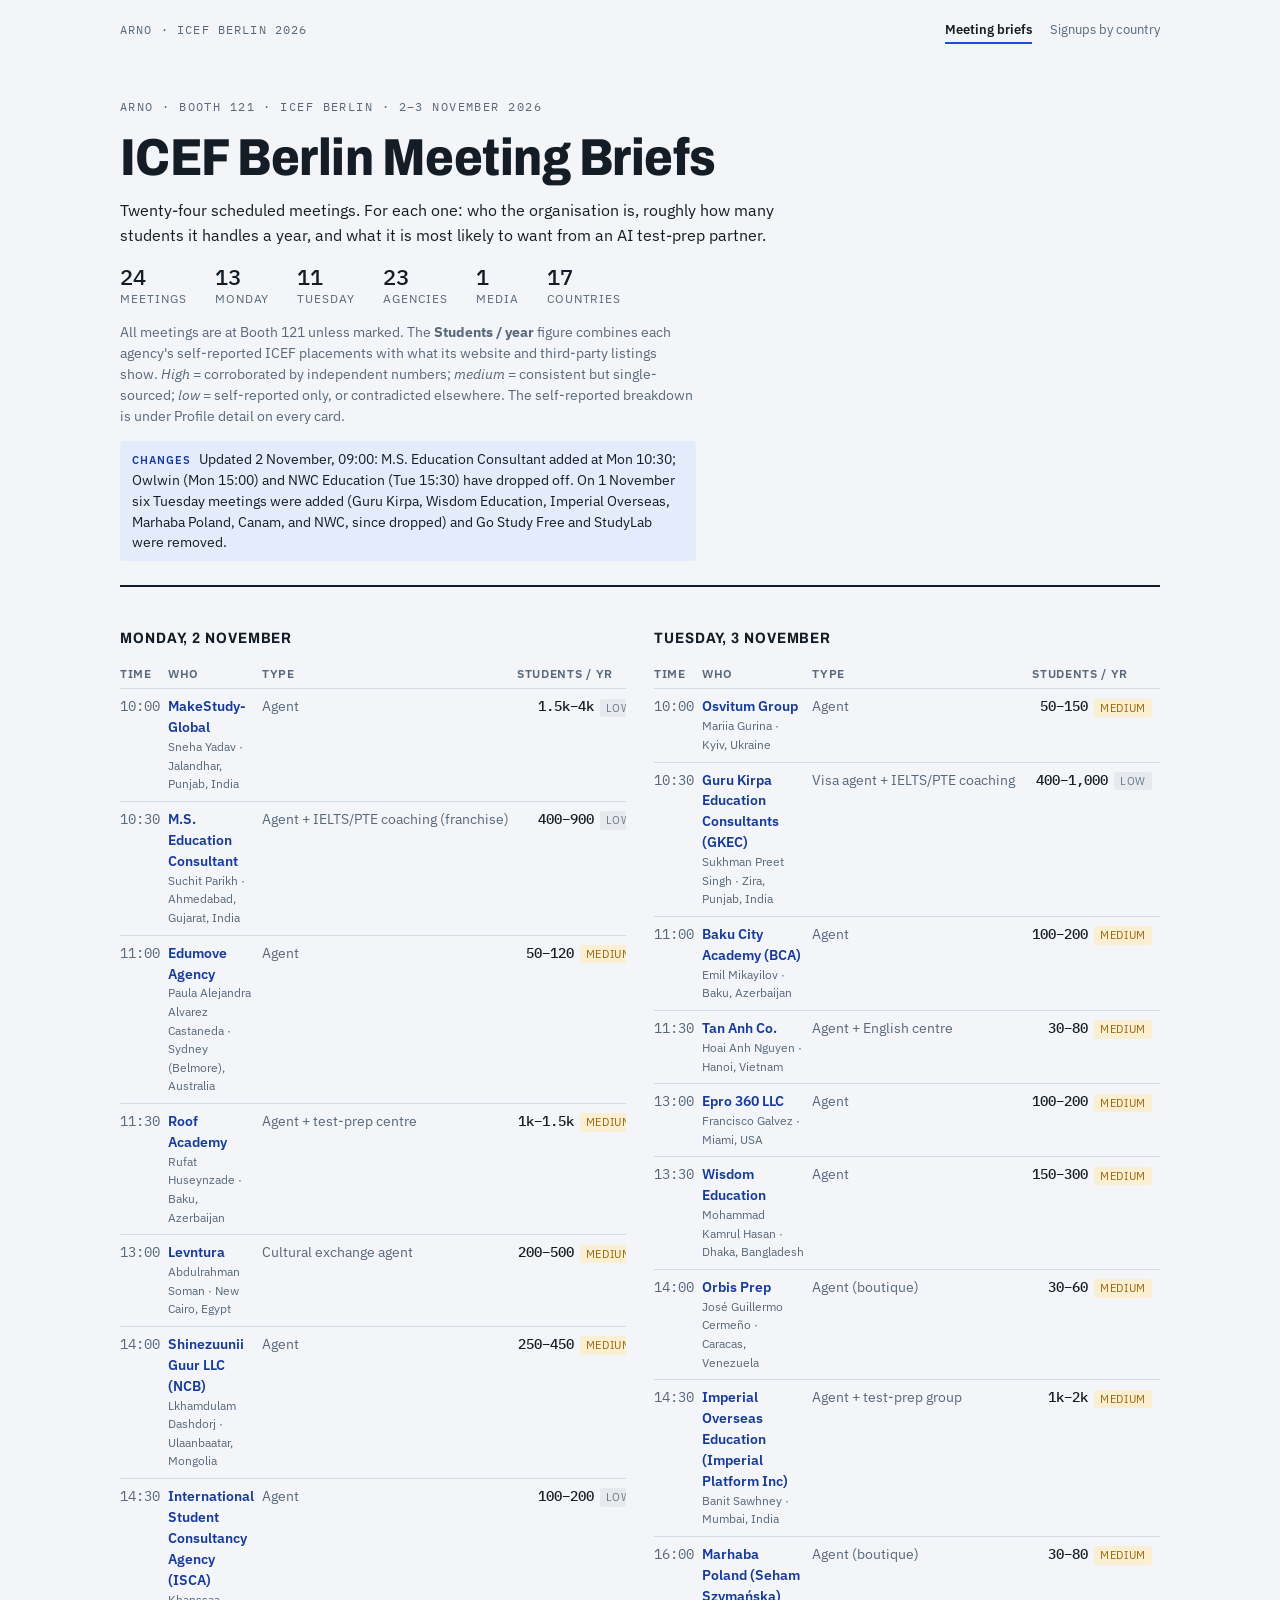
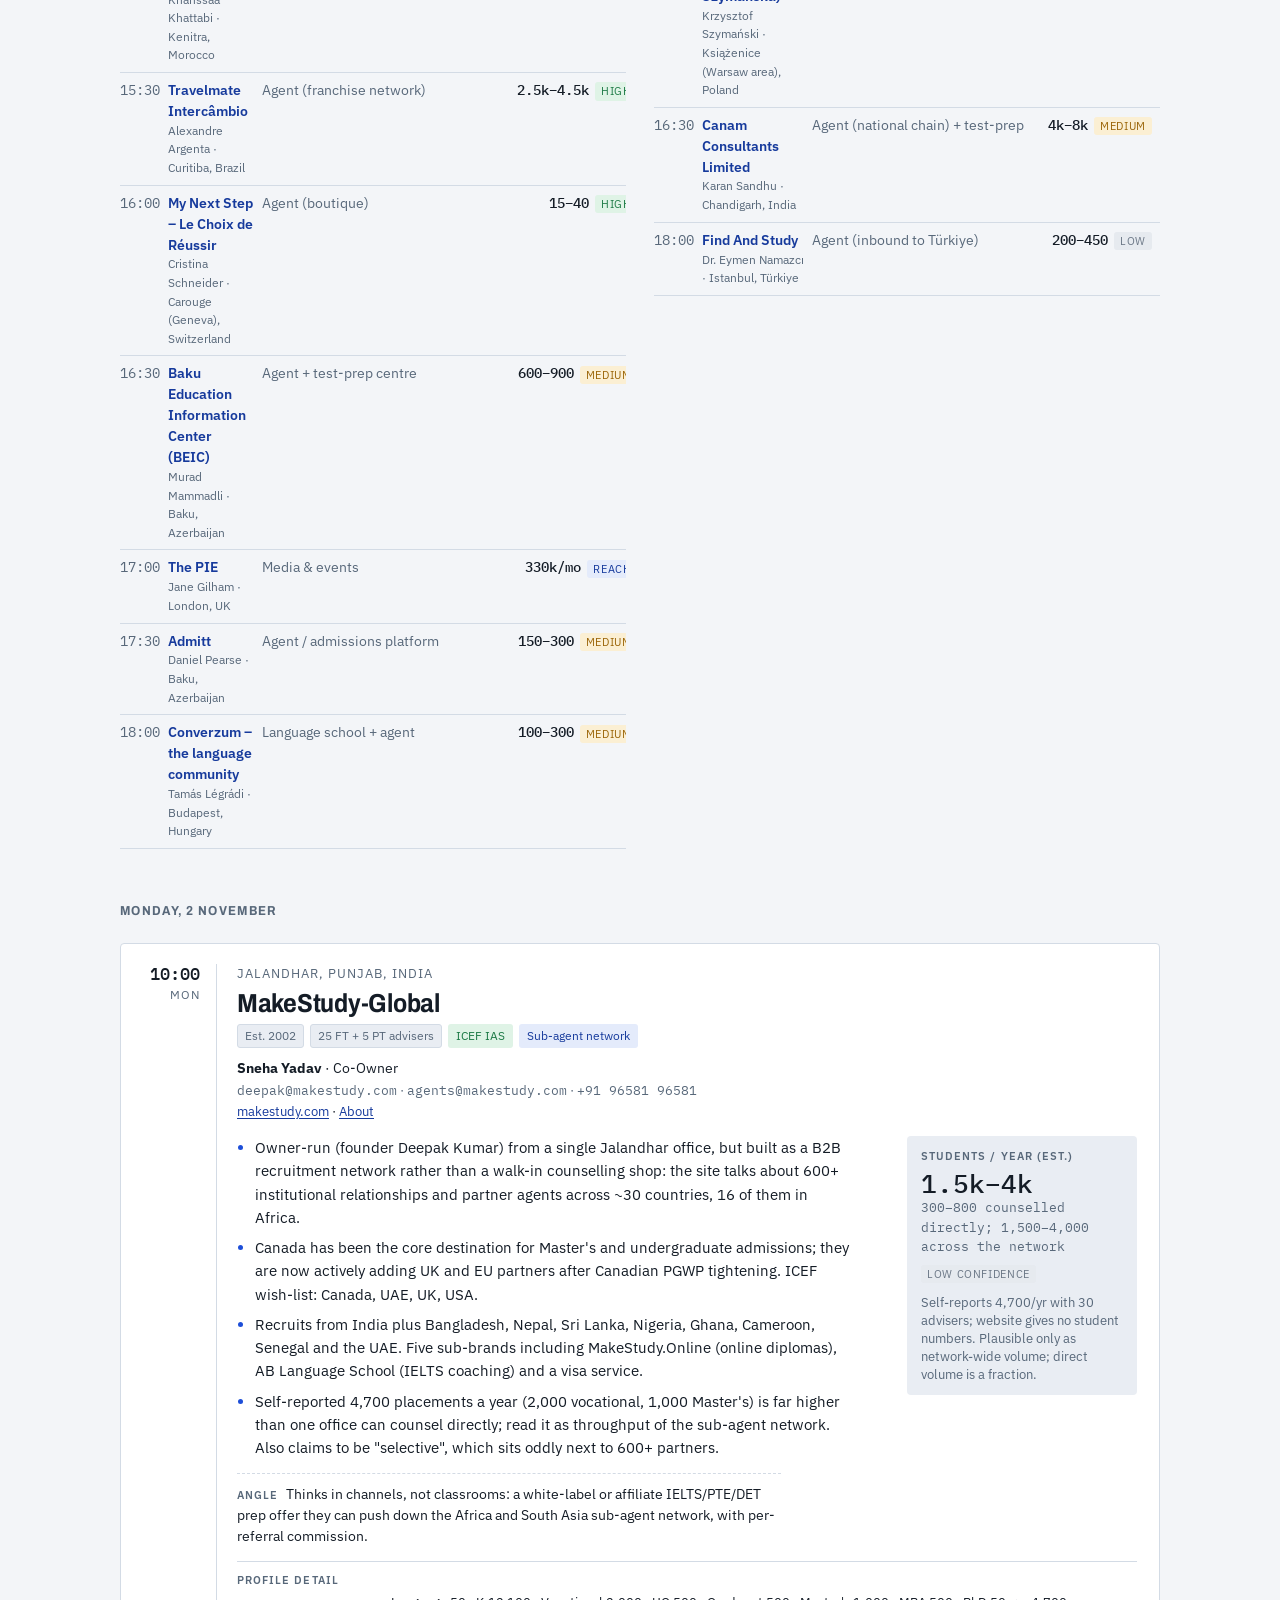
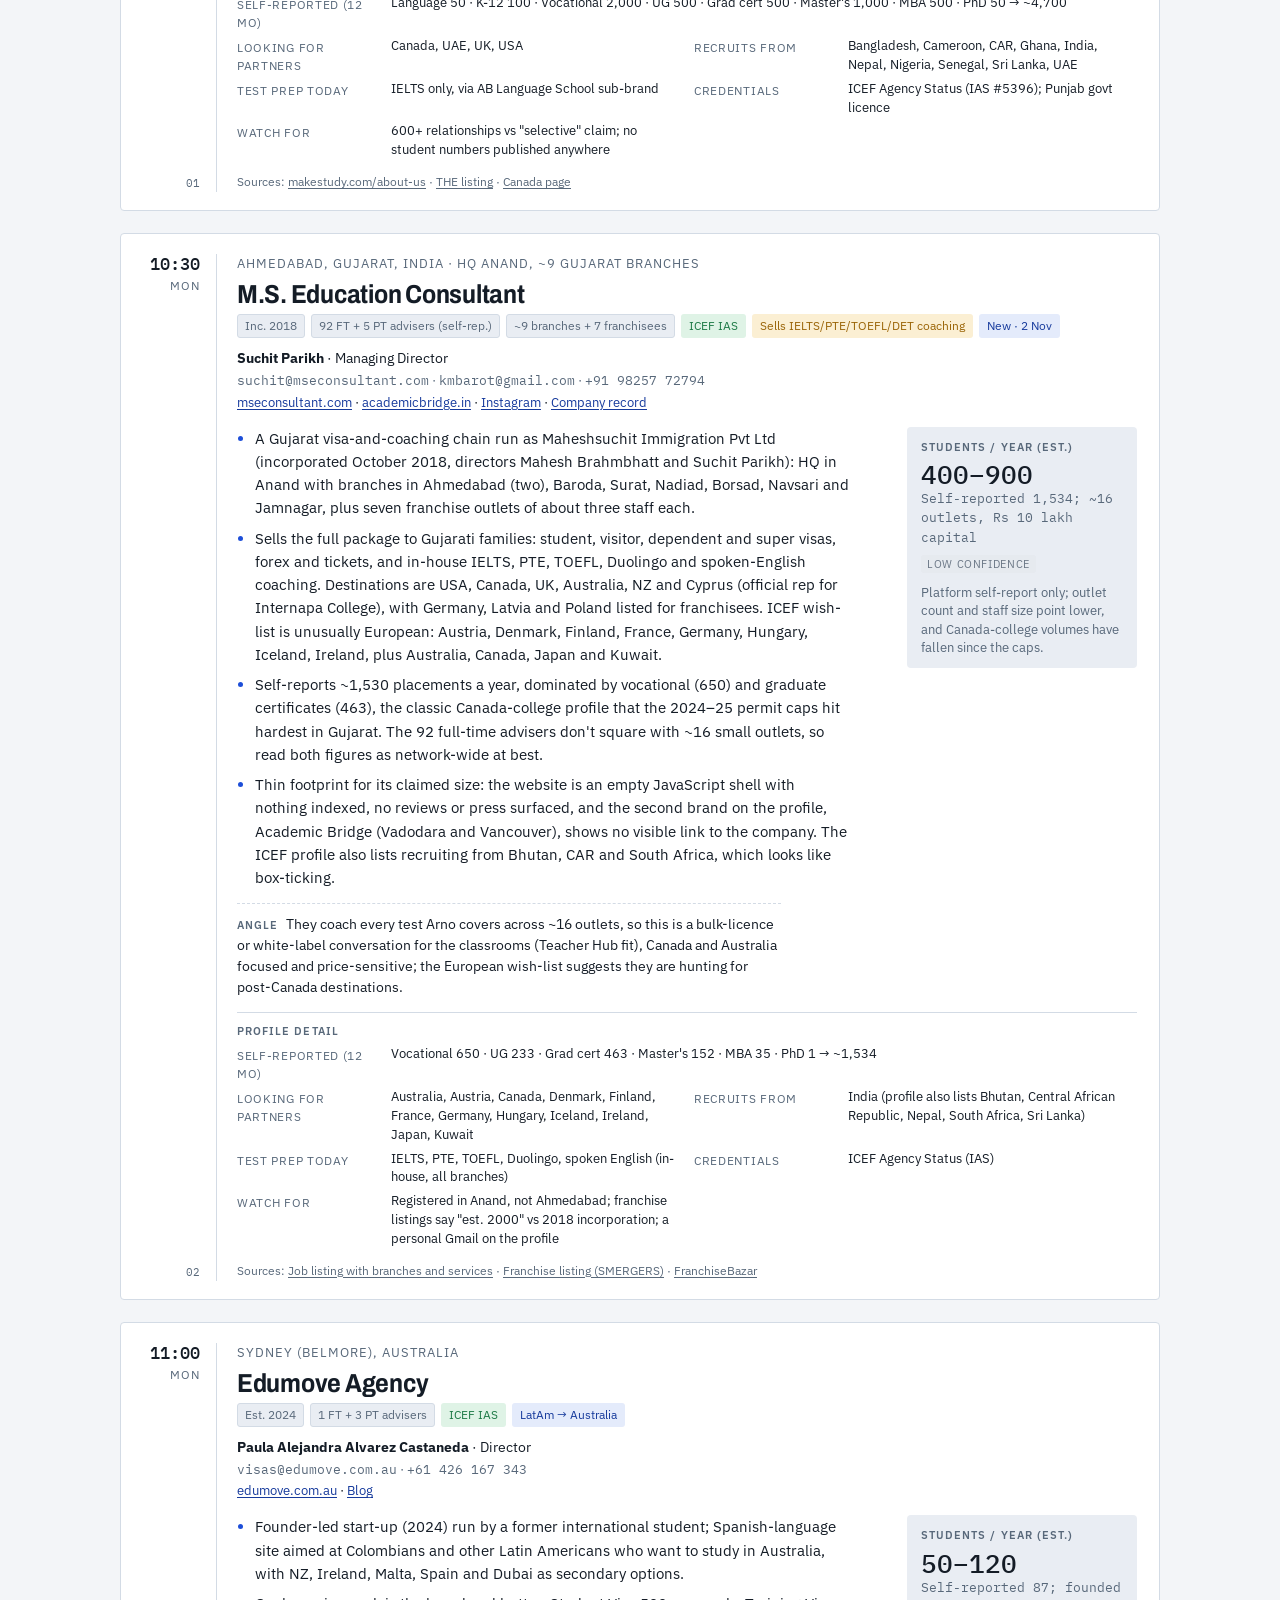
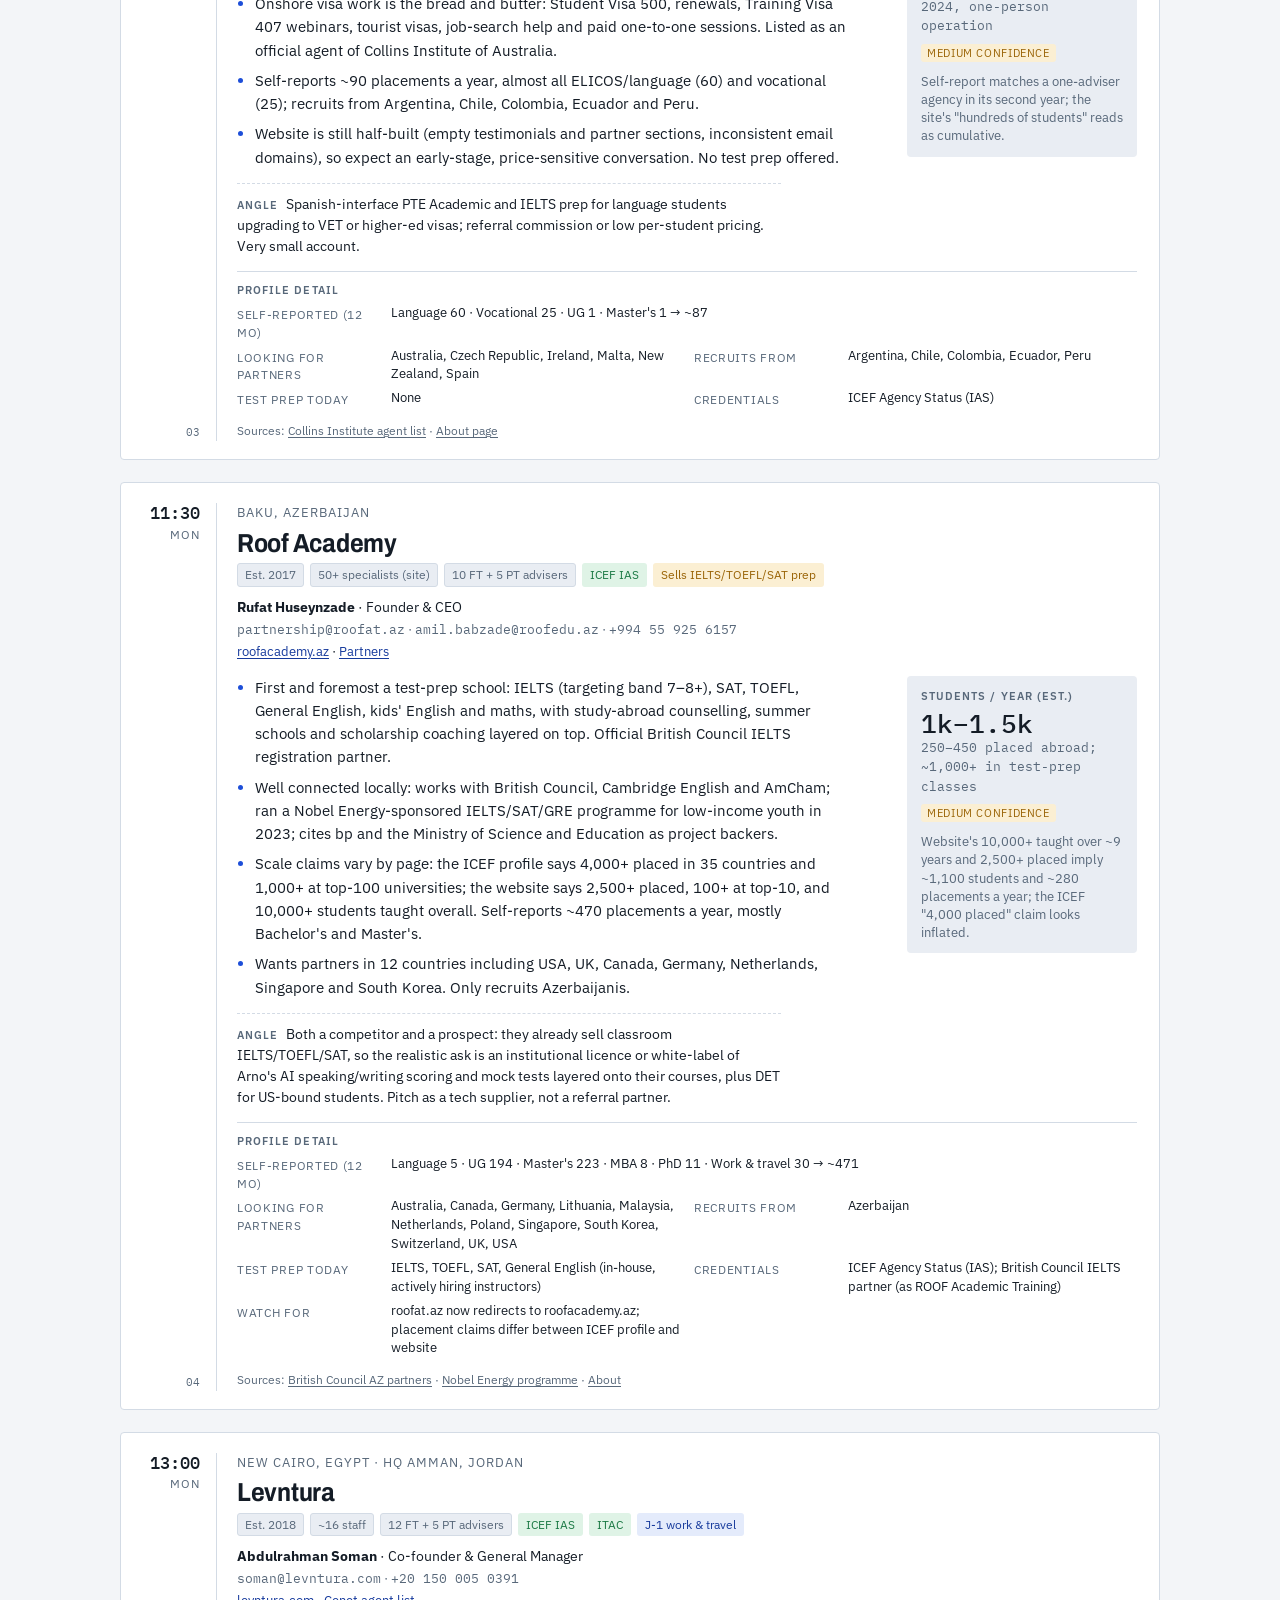
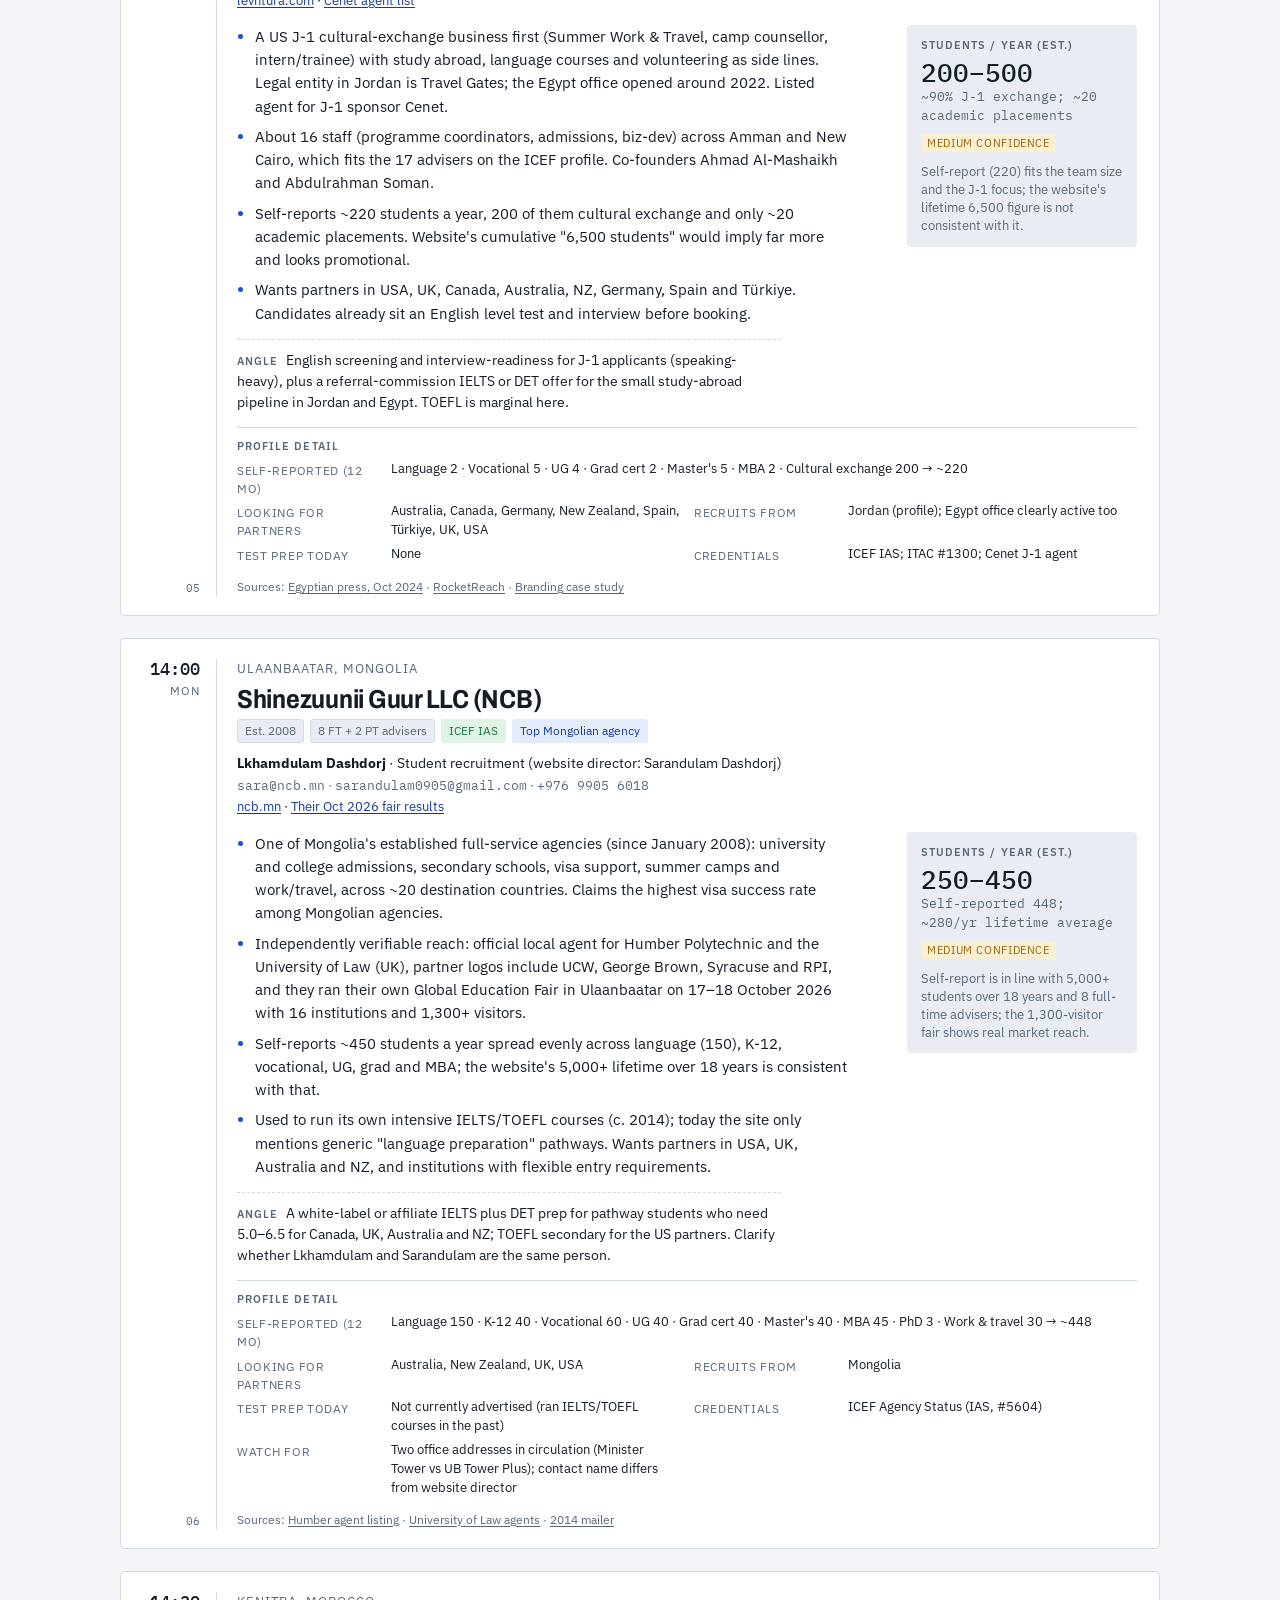
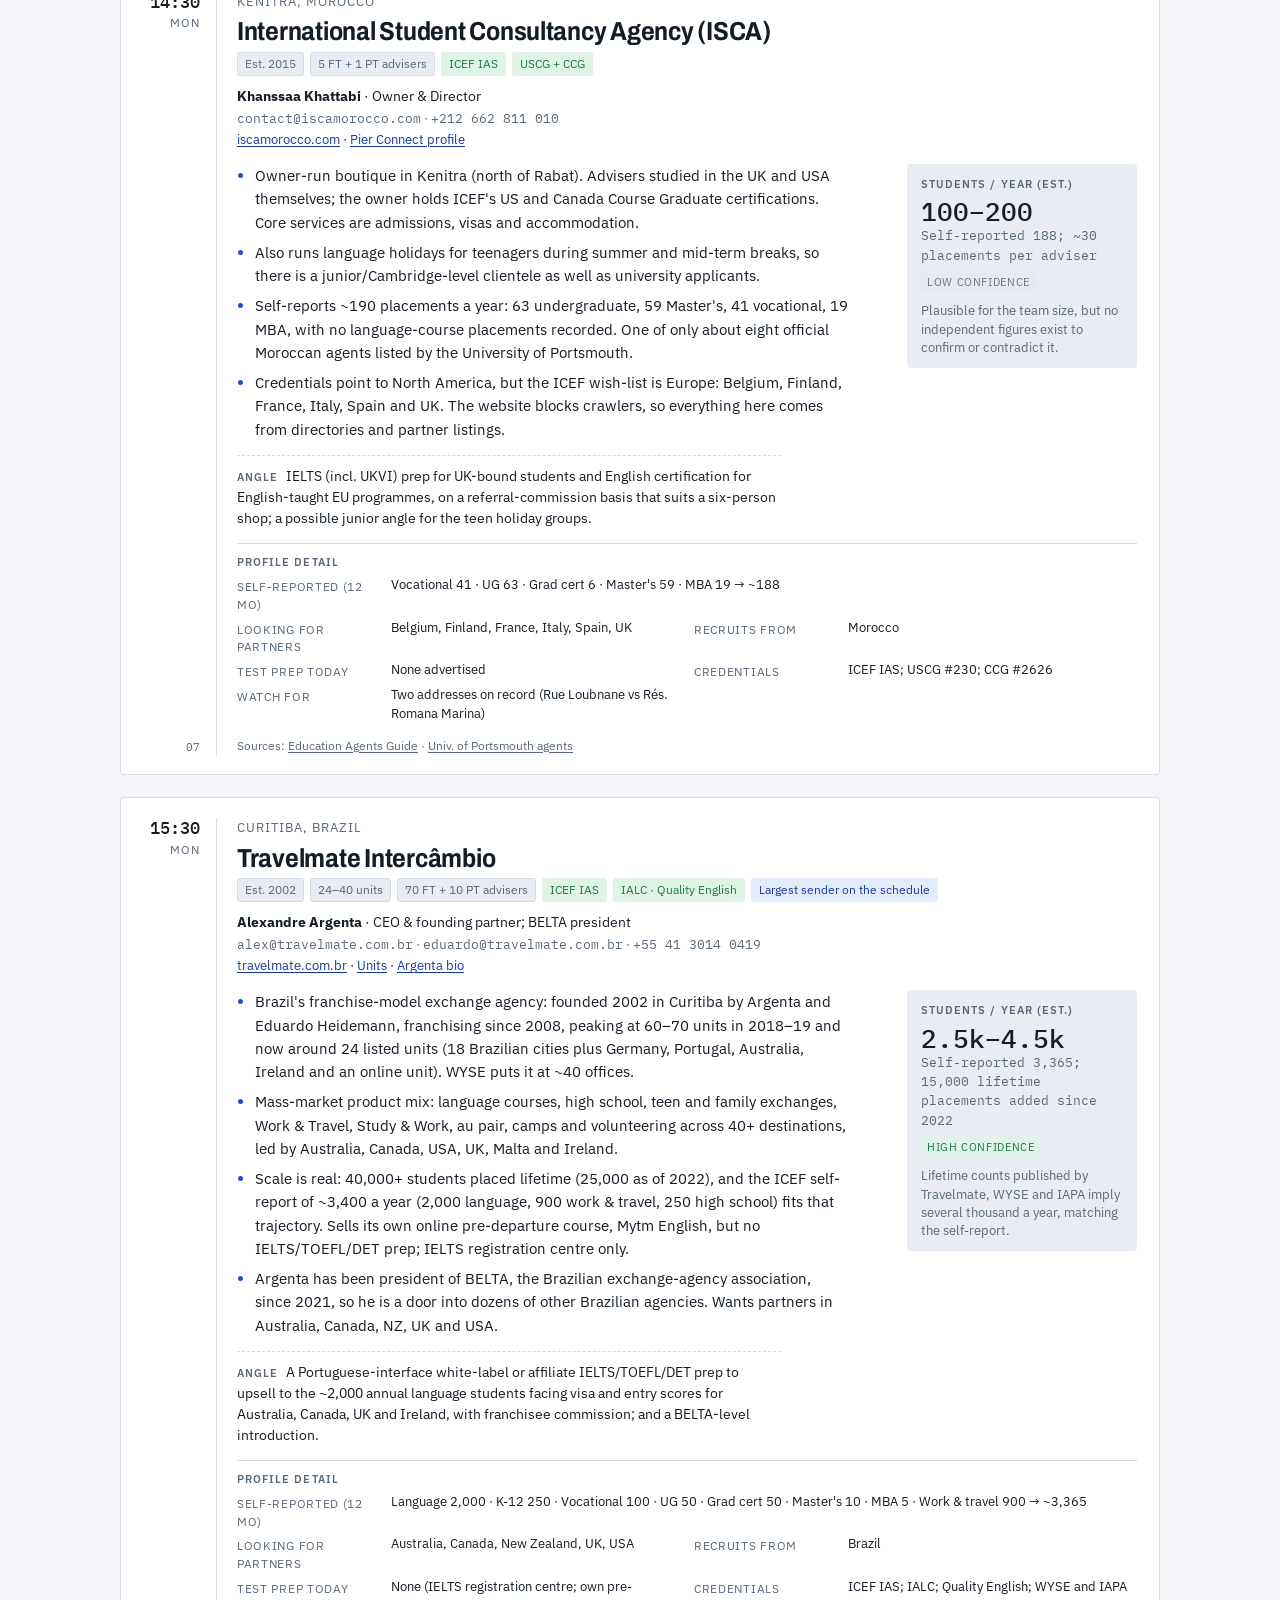
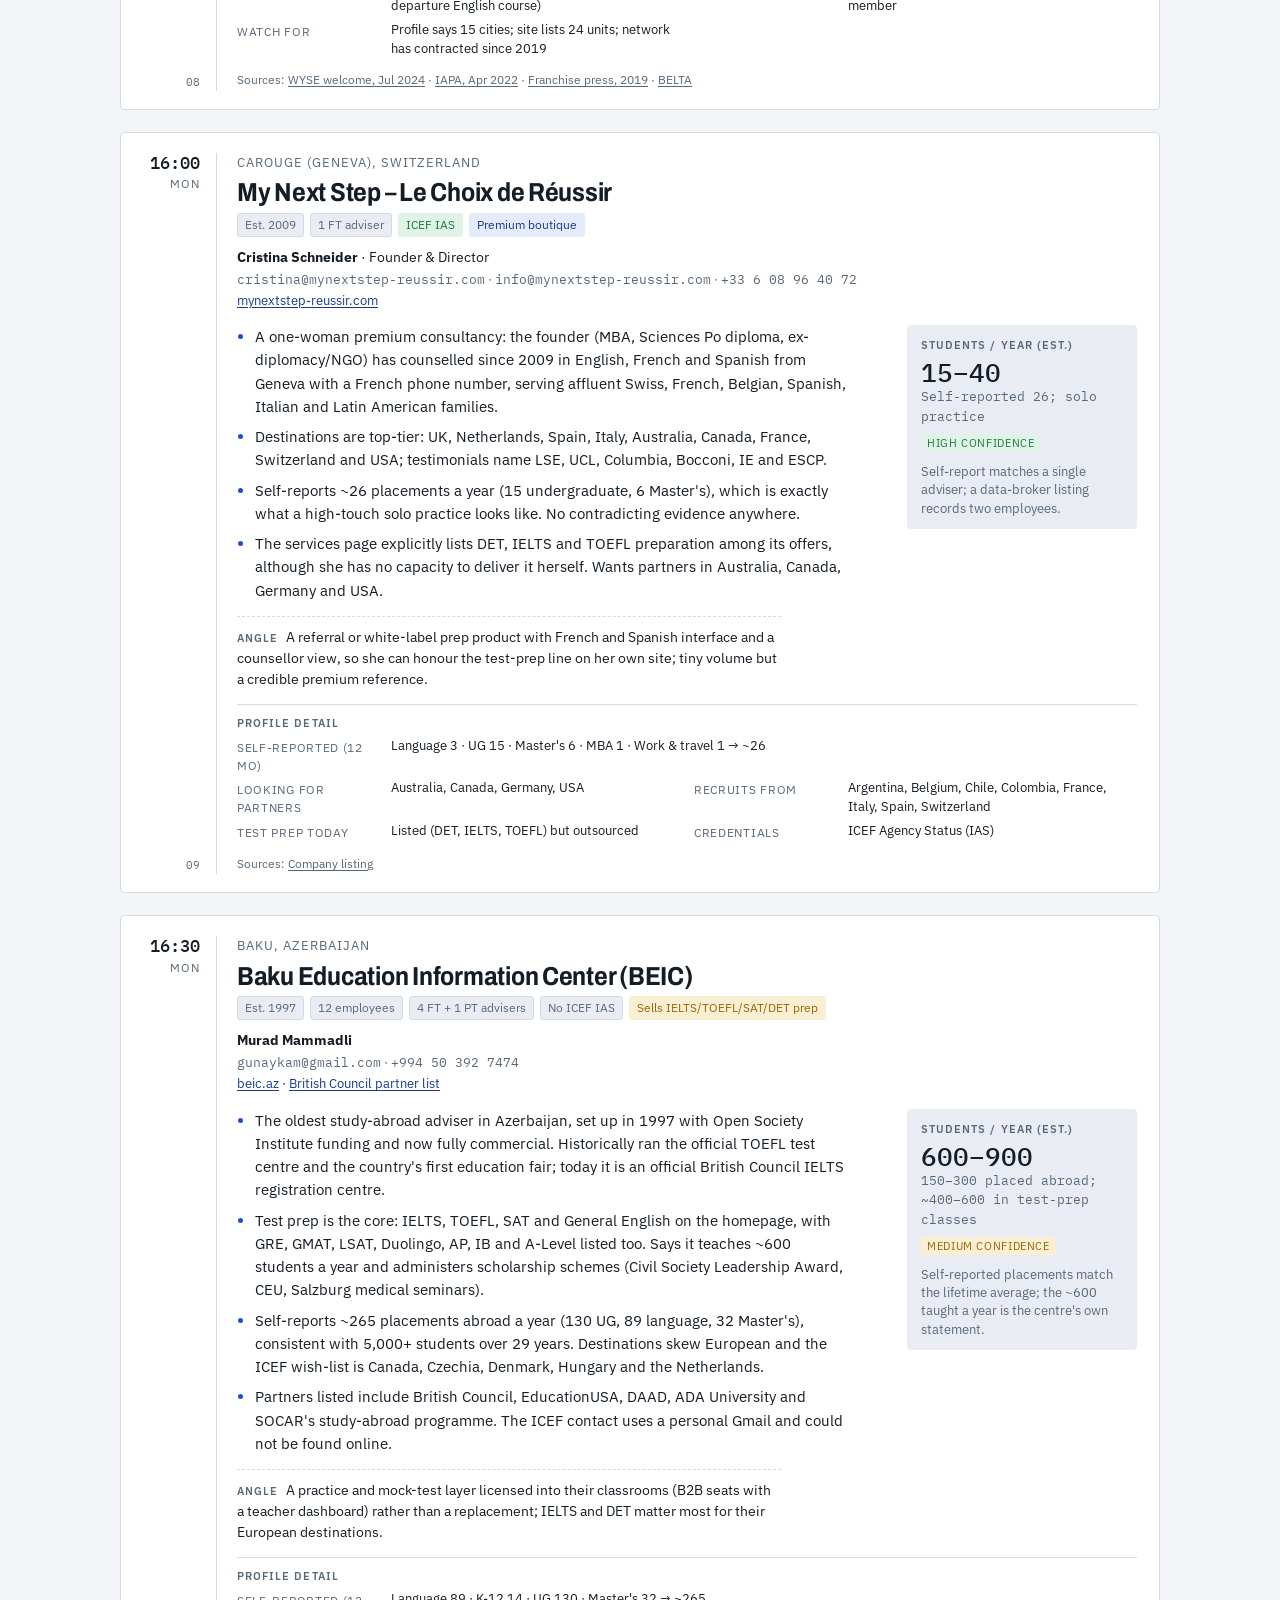
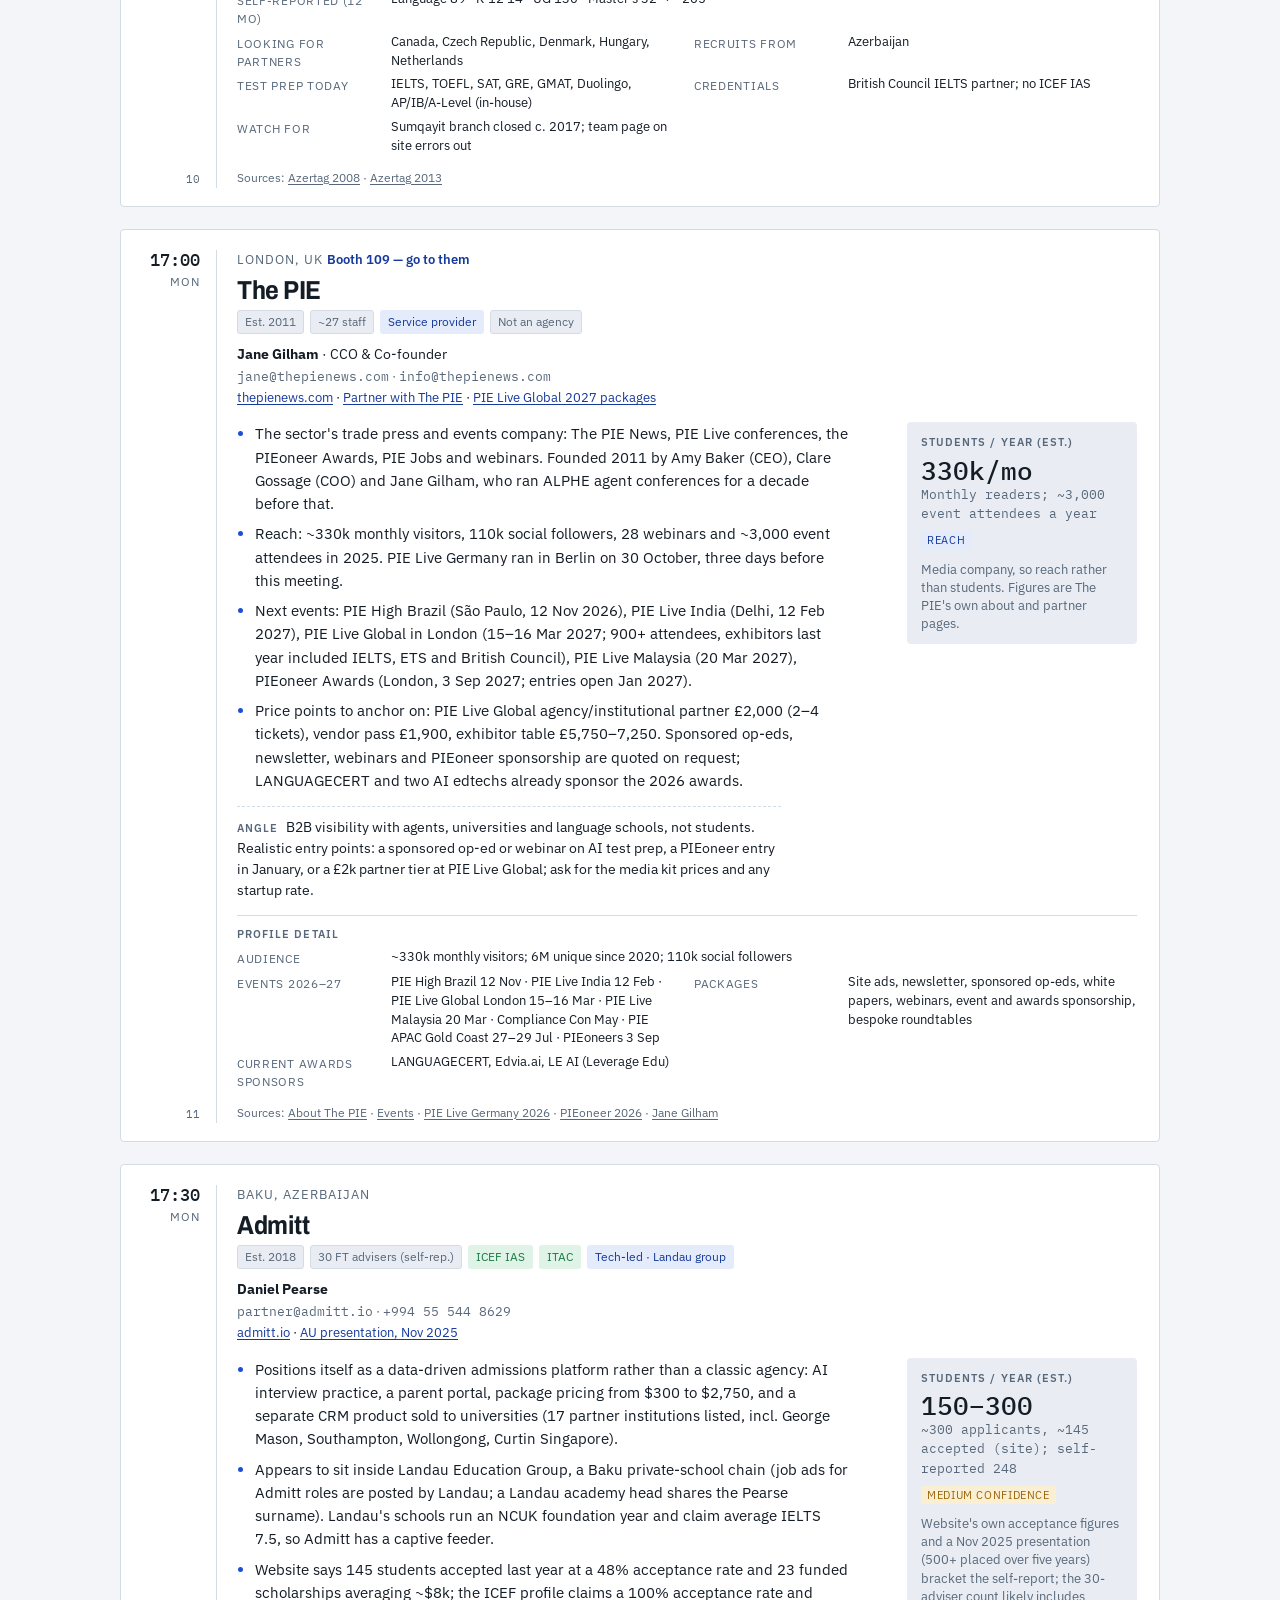
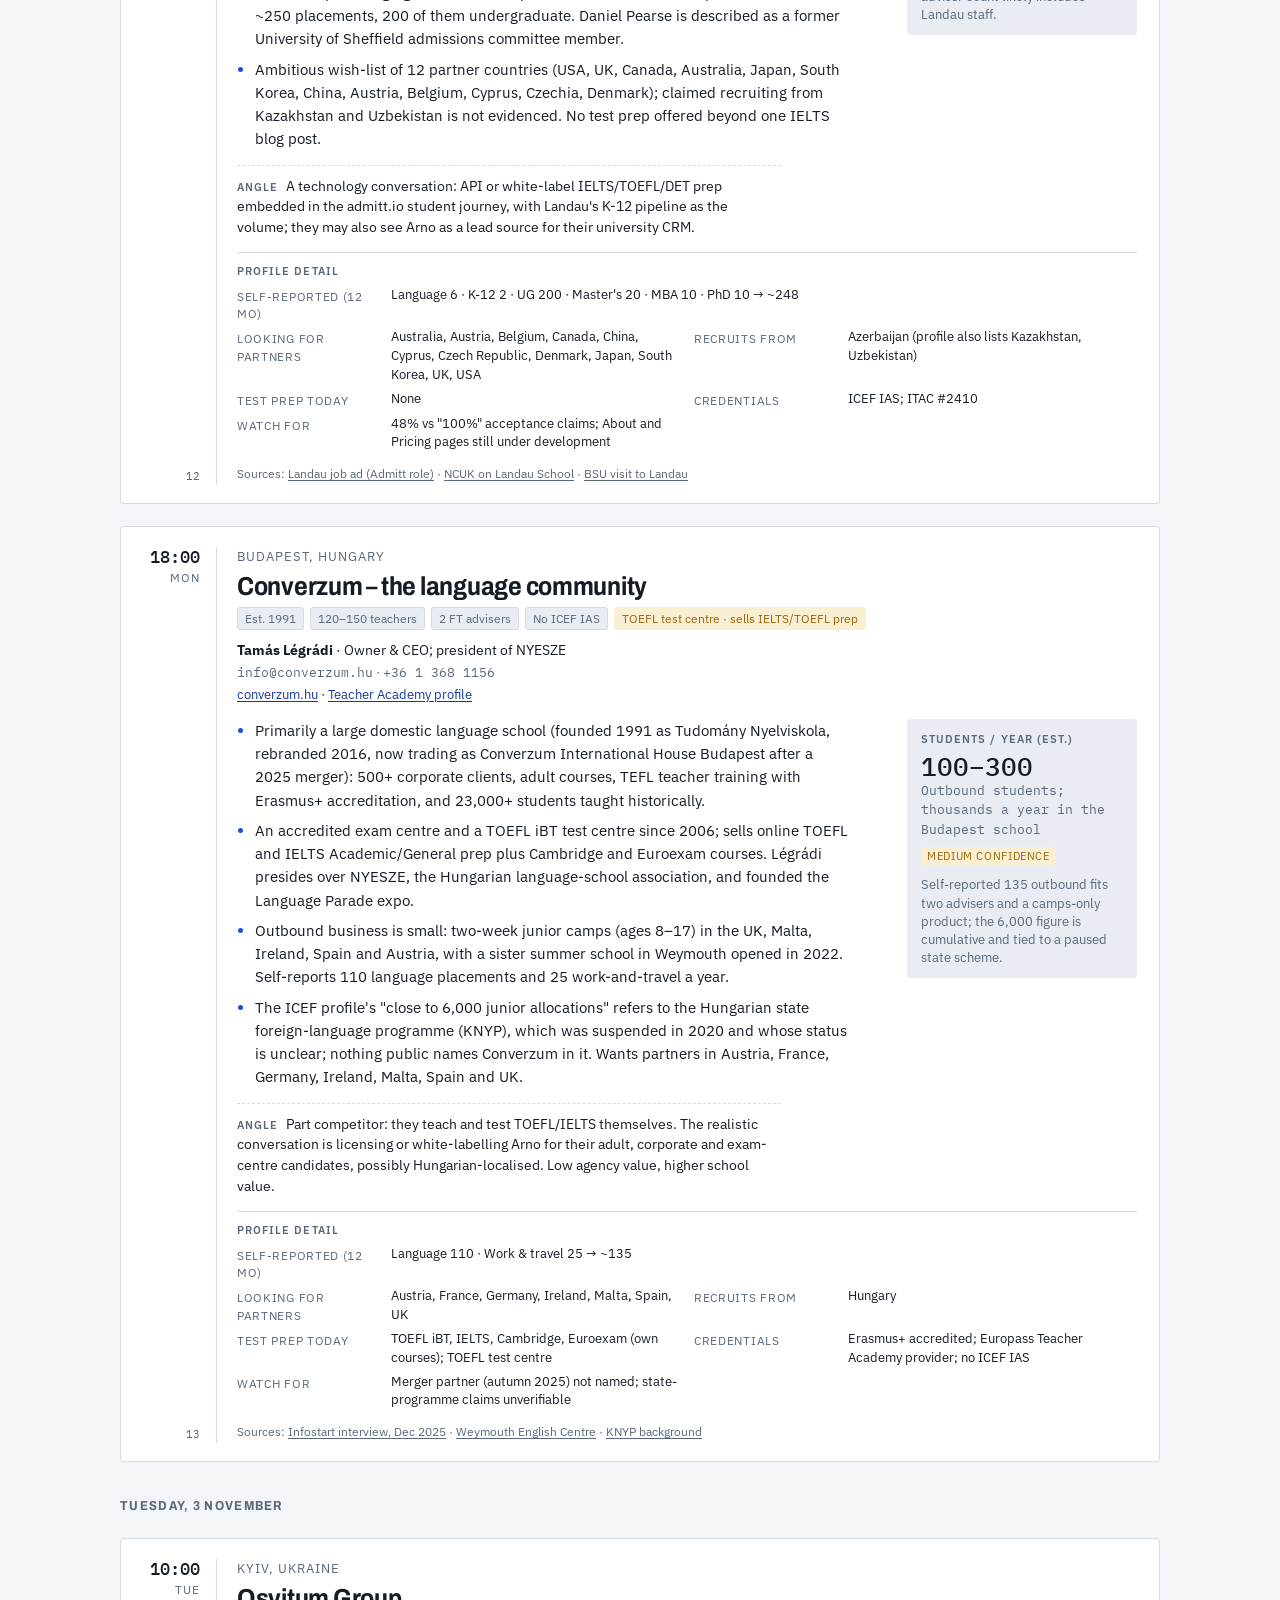
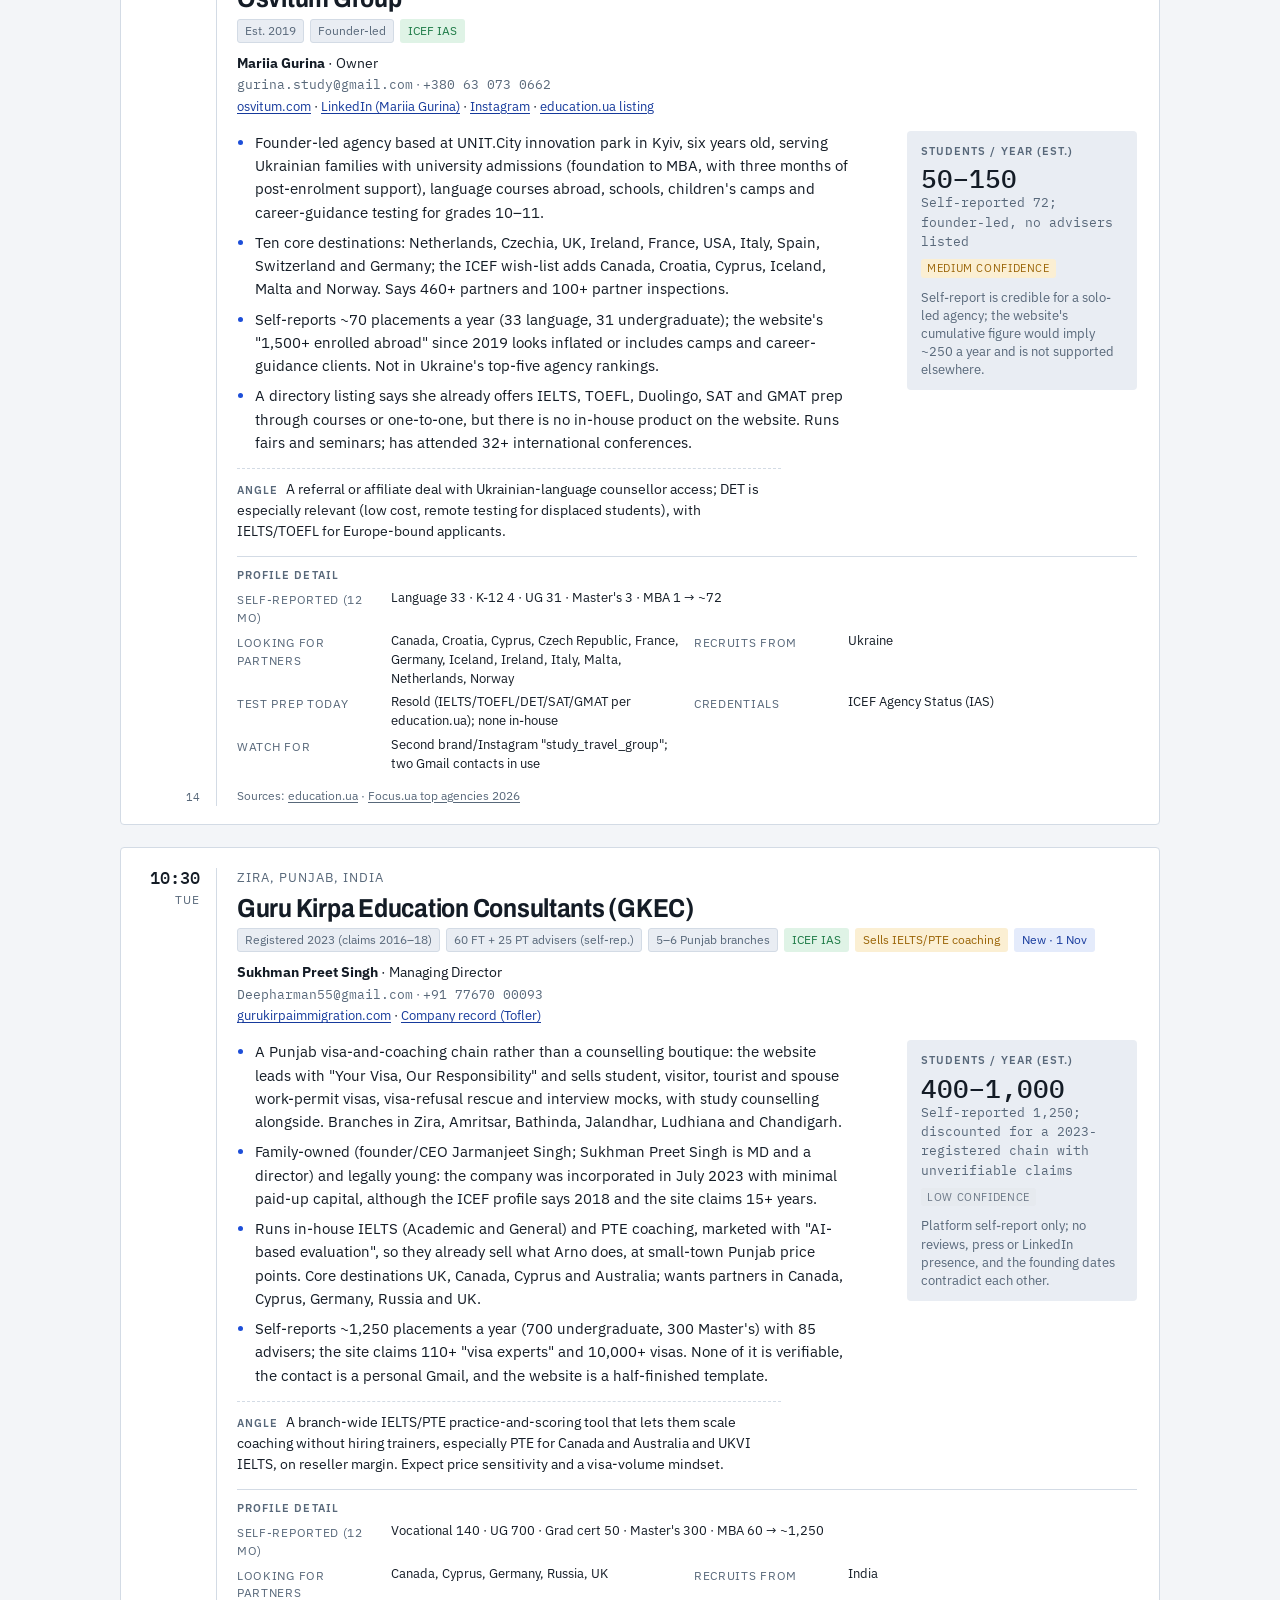
==== commit 567aad71: "Schedule update 2 Nov: add M.S. Education Consultant, drop Owlwin and NWC Co-Authored-By: Claude Fab" ====
--- a/index.html
+++ b/index.html
@@ -240,17 +240,17 @@
 <header class="masthead">
   <div class="eyebrow mono">Arno · Booth 121 · ICEF Berlin · 2–3 November 2026</div>
   <h1>ICEF Berlin Meeting Briefs</h1>
-  <p class="lede">Twenty-five scheduled meetings. For each one: who the organisation is, roughly how many students it handles a year, and what it is most likely to want from an AI test-prep partner.</p>
+  <p class="lede">Twenty-four scheduled meetings. For each one: who the organisation is, roughly how many students it handles a year, and what it is most likely to want from an AI test-prep partner.</p>
   <div class="stats">
-    <div class="stat"><div class="v mono">25</div><div class="k">Meetings</div></div><div class="stat"><div class="v mono">13</div><div class="k">Monday</div></div><div class="stat"><div class="v mono">12</div><div class="k">Tuesday</div></div><div class="stat"><div class="v mono">24</div><div class="k">Agencies</div></div><div class="stat"><div class="v mono">1</div><div class="k">Media</div></div><div class="stat"><div class="v mono">18</div><div class="k">Countries</div></div>
+    <div class="stat"><div class="v mono">24</div><div class="k">Meetings</div></div><div class="stat"><div class="v mono">13</div><div class="k">Monday</div></div><div class="stat"><div class="v mono">11</div><div class="k">Tuesday</div></div><div class="stat"><div class="v mono">23</div><div class="k">Agencies</div></div><div class="stat"><div class="v mono">1</div><div class="k">Media</div></div><div class="stat"><div class="v mono">17</div><div class="k">Countries</div></div>
   </div>
   <p class="howto">All meetings are at Booth 121 unless marked. The <strong>Students / year</strong> figure combines each agency's self-reported ICEF placements with what its website and third-party listings show. <em>High</em> = corroborated by independent numbers; <em>medium</em> = consistent but single-sourced; <em>low</em> = self-reported only, or contradicted elsewhere. The self-reported breakdown is under Profile detail on every card.</p>
-  <p class="changes"><span class="lbl">Changes</span>Updated 1 November: six Tuesday meetings added (Guru Kirpa, Wisdom Education, Imperial Overseas, NWC Education, Marhaba Poland, Canam). Go Study Free (Mon 10:30) and StudyLab (Tue 10:30) have dropped off the schedule.</p>
+  <p class="changes"><span class="lbl">Changes</span>Updated 2 November, 09:00: M.S. Education Consultant added at Mon 10:30; Owlwin (Mon 15:00) and NWC Education (Tue 15:30) have dropped off. On 1 November six Tuesday meetings were added (Guru Kirpa, Wisdom Education, Imperial Overseas, Marhaba Poland, Canam, and NWC, since dropped) and Go Study Free and StudyLab were removed.</p>
 </header>
 
 <section class="indexes">
-  <div class="idx"><h3>Monday, 2 November</h3><div class="tablewrap"><table class="index"><thead><tr><th>Time</th><th>Who</th><th>Type</th><th>Students / yr</th></tr></thead><tbody><tr><td class="t">10:00</td><td class="org"><a href="#makestudy">MakeStudy-Global</a><span class="sub">Sneha Yadav · Jalandhar, Punjab, India</span></td><td class="kind">Agent</td><td class="est"><span class="num">1.5k–4k</span><span class="conf conf-low">low</span></td></tr><tr><td class="t">11:00</td><td class="org"><a href="#edumove">Edumove Agency</a><span class="sub">Paula Alejandra Alvarez Castaneda · Sydney (Belmore), Australia</span></td><td class="kind">Agent</td><td class="est"><span class="num">50–120</span><span class="conf conf-medium">medium</span></td></tr><tr><td class="t">11:30</td><td class="org"><a href="#roof">Roof Academy</a><span class="sub">Rufat Huseynzade · Baku, Azerbaijan</span></td><td class="kind">Agent + test-prep centre</td><td class="est"><span class="num">1k–1.5k</span><span class="conf conf-medium">medium</span></td></tr><tr><td class="t">13:00</td><td class="org"><a href="#levntura">Levntura</a><span class="sub">Abdulrahman Soman · New Cairo, Egypt</span></td><td class="kind">Cultural exchange agent</td><td class="est"><span class="num">200–500</span><span class="conf conf-medium">medium</span></td></tr><tr><td class="t">14:00</td><td class="org"><a href="#ncb">Shinezuunii Guur LLC (NCB)</a><span class="sub">Lkhamdulam Dashdorj · Ulaanbaatar, Mongolia</span></td><td class="kind">Agent</td><td class="est"><span class="num">250–450</span><span class="conf conf-medium">medium</span></td></tr><tr><td class="t">14:30</td><td class="org"><a href="#isca">International Student Consultancy Agency (ISCA)</a><span class="sub">Khanssaa Khattabi · Kenitra, Morocco</span></td><td class="kind">Agent</td><td class="est"><span class="num">100–200</span><span class="conf conf-low">low</span></td></tr><tr><td class="t">15:00</td><td class="org"><a href="#owlwin">Owlwin</a><span class="sub">Anna Poleva · Almaty, Kazakhstan</span></td><td class="kind">Agent + English school</td><td class="est"><span class="num">150–300</span><span class="conf conf-medium">medium</span></td></tr><tr><td class="t">15:30</td><td class="org"><a href="#travelmate">Travelmate Intercâmbio</a><span class="sub">Alexandre Argenta · Curitiba, Brazil</span></td><td class="kind">Agent (franchise network)</td><td class="est"><span class="num">2.5k–4.5k</span><span class="conf conf-high">high</span></td></tr><tr><td class="t">16:00</td><td class="org"><a href="#mynextstep">My Next Step – Le Choix de Réussir</a><span class="sub">Cristina Schneider · Carouge (Geneva), Switzerland</span></td><td class="kind">Agent (boutique)</td><td class="est"><span class="num">15–40</span><span class="conf conf-high">high</span></td></tr><tr><td class="t">16:30</td><td class="org"><a href="#beic">Baku Education Information Center (BEIC)</a><span class="sub">Murad Mammadli · Baku, Azerbaijan</span></td><td class="kind">Agent + test-prep centre</td><td class="est"><span class="num">600–900</span><span class="conf conf-medium">medium</span></td></tr><tr><td class="t">17:00</td><td class="org"><a href="#pie">The PIE</a><span class="sub">Jane Gilham · London, UK</span></td><td class="kind">Media &amp; events</td><td class="est"><span class="num">330k/mo</span><span class="conf conf-na">reach</span></td></tr><tr><td class="t">17:30</td><td class="org"><a href="#admitt">Admitt</a><span class="sub">Daniel Pearse · Baku, Azerbaijan</span></td><td class="kind">Agent / admissions platform</td><td class="est"><span class="num">150–300</span><span class="conf conf-medium">medium</span></td></tr><tr><td class="t">18:00</td><td class="org"><a href="#converzum">Converzum – the language community</a><span class="sub">Tamás Légrádi · Budapest, Hungary</span></td><td class="kind">Language school + agent</td><td class="est"><span class="num">100–300</span><span class="conf conf-medium">medium</span></td></tr></tbody></table></div></div>
-  <div class="idx"><h3>Tuesday, 3 November</h3><div class="tablewrap"><table class="index"><thead><tr><th>Time</th><th>Who</th><th>Type</th><th>Students / yr</th></tr></thead><tbody><tr><td class="t">10:00</td><td class="org"><a href="#osvitum">Osvitum Group</a><span class="sub">Mariia Gurina · Kyiv, Ukraine</span></td><td class="kind">Agent</td><td class="est"><span class="num">50–150</span><span class="conf conf-medium">medium</span></td></tr><tr><td class="t">10:30</td><td class="org"><a href="#gurukirpa">Guru Kirpa Education Consultants (GKEC)</a><span class="sub">Sukhman Preet Singh · Zira, Punjab, India</span></td><td class="kind">Visa agent + IELTS/PTE coaching</td><td class="est"><span class="num">400–1,000</span><span class="conf conf-low">low</span></td></tr><tr><td class="t">11:00</td><td class="org"><a href="#bca">Baku City Academy (BCA)</a><span class="sub">Emil Mikayilov · Baku, Azerbaijan</span></td><td class="kind">Agent</td><td class="est"><span class="num">100–200</span><span class="conf conf-medium">medium</span></td></tr><tr><td class="t">11:30</td><td class="org"><a href="#tananh">Tan Anh Co.</a><span class="sub">Hoai Anh Nguyen · Hanoi, Vietnam</span></td><td class="kind">Agent + English centre</td><td class="est"><span class="num">30–80</span><span class="conf conf-medium">medium</span></td></tr><tr><td class="t">13:00</td><td class="org"><a href="#epro360">Epro 360 LLC</a><span class="sub">Francisco Galvez · Miami, USA</span></td><td class="kind">Agent</td><td class="est"><span class="num">100–200</span><span class="conf conf-medium">medium</span></td></tr><tr><td class="t">13:30</td><td class="org"><a href="#wisdom">Wisdom Education</a><span class="sub">Mohammad Kamrul Hasan · Dhaka, Bangladesh</span></td><td class="kind">Agent</td><td class="est"><span class="num">150–300</span><span class="conf conf-medium">medium</span></td></tr><tr><td class="t">14:00</td><td class="org"><a href="#orbis">Orbis Prep</a><span class="sub">José Guillermo Cermeño · Caracas, Venezuela</span></td><td class="kind">Agent (boutique)</td><td class="est"><span class="num">30–60</span><span class="conf conf-medium">medium</span></td></tr><tr><td class="t">14:30</td><td class="org"><a href="#imperial">Imperial Overseas Education (Imperial Platform Inc)</a><span class="sub">Banit Sawhney · Mumbai, India</span></td><td class="kind">Agent + test-prep group</td><td class="est"><span class="num">1k–2k</span><span class="conf conf-medium">medium</span></td></tr><tr><td class="t">15:30</td><td class="org"><a href="#nwc">NWC Education (New Way Consultancy Ltd)</a><span class="sub">Shohidul Islam · London (Stratford), UK</span></td><td class="kind">Agent (multi-country network)</td><td class="est"><span class="num">400–900</span><span class="conf conf-low">low</span></td></tr><tr><td class="t">16:00</td><td class="org"><a href="#marhaba">Marhaba Poland (Seham Szymańska)</a><span class="sub">Krzysztof Szymański · Książenice (Warsaw area), Poland</span></td><td class="kind">Agent (boutique)</td><td class="est"><span class="num">30–80</span><span class="conf conf-medium">medium</span></td></tr><tr><td class="t">16:30</td><td class="org"><a href="#canam">Canam Consultants Limited</a><span class="sub">Karan Sandhu · Chandigarh, India</span></td><td class="kind">Agent (national chain) + test-prep</td><td class="est"><span class="num">4k–8k</span><span class="conf conf-medium">medium</span></td></tr><tr><td class="t">18:00</td><td class="org"><a href="#findandstudy">Find And Study</a><span class="sub">Dr. Eymen Namazcı · Istanbul, Türkiye</span></td><td class="kind">Agent (inbound to Türkiye)</td><td class="est"><span class="num">200–450</span><span class="conf conf-low">low</span></td></tr></tbody></table></div></div>
+  <div class="idx"><h3>Monday, 2 November</h3><div class="tablewrap"><table class="index"><thead><tr><th>Time</th><th>Who</th><th>Type</th><th>Students / yr</th></tr></thead><tbody><tr><td class="t">10:00</td><td class="org"><a href="#makestudy">MakeStudy-Global</a><span class="sub">Sneha Yadav · Jalandhar, Punjab, India</span></td><td class="kind">Agent</td><td class="est"><span class="num">1.5k–4k</span><span class="conf conf-low">low</span></td></tr><tr><td class="t">10:30</td><td class="org"><a href="#mseducation">M.S. Education Consultant</a><span class="sub">Suchit Parikh · Ahmedabad, Gujarat, India</span></td><td class="kind">Agent + IELTS/PTE coaching (franchise)</td><td class="est"><span class="num">400–900</span><span class="conf conf-low">low</span></td></tr><tr><td class="t">11:00</td><td class="org"><a href="#edumove">Edumove Agency</a><span class="sub">Paula Alejandra Alvarez Castaneda · Sydney (Belmore), Australia</span></td><td class="kind">Agent</td><td class="est"><span class="num">50–120</span><span class="conf conf-medium">medium</span></td></tr><tr><td class="t">11:30</td><td class="org"><a href="#roof">Roof Academy</a><span class="sub">Rufat Huseynzade · Baku, Azerbaijan</span></td><td class="kind">Agent + test-prep centre</td><td class="est"><span class="num">1k–1.5k</span><span class="conf conf-medium">medium</span></td></tr><tr><td class="t">13:00</td><td class="org"><a href="#levntura">Levntura</a><span class="sub">Abdulrahman Soman · New Cairo, Egypt</span></td><td class="kind">Cultural exchange agent</td><td class="est"><span class="num">200–500</span><span class="conf conf-medium">medium</span></td></tr><tr><td class="t">14:00</td><td class="org"><a href="#ncb">Shinezuunii Guur LLC (NCB)</a><span class="sub">Lkhamdulam Dashdorj · Ulaanbaatar, Mongolia</span></td><td class="kind">Agent</td><td class="est"><span class="num">250–450</span><span class="conf conf-medium">medium</span></td></tr><tr><td class="t">14:30</td><td class="org"><a href="#isca">International Student Consultancy Agency (ISCA)</a><span class="sub">Khanssaa Khattabi · Kenitra, Morocco</span></td><td class="kind">Agent</td><td class="est"><span class="num">100–200</span><span class="conf conf-low">low</span></td></tr><tr><td class="t">15:30</td><td class="org"><a href="#travelmate">Travelmate Intercâmbio</a><span class="sub">Alexandre Argenta · Curitiba, Brazil</span></td><td class="kind">Agent (franchise network)</td><td class="est"><span class="num">2.5k–4.5k</span><span class="conf conf-high">high</span></td></tr><tr><td class="t">16:00</td><td class="org"><a href="#mynextstep">My Next Step – Le Choix de Réussir</a><span class="sub">Cristina Schneider · Carouge (Geneva), Switzerland</span></td><td class="kind">Agent (boutique)</td><td class="est"><span class="num">15–40</span><span class="conf conf-high">high</span></td></tr><tr><td class="t">16:30</td><td class="org"><a href="#beic">Baku Education Information Center (BEIC)</a><span class="sub">Murad Mammadli · Baku, Azerbaijan</span></td><td class="kind">Agent + test-prep centre</td><td class="est"><span class="num">600–900</span><span class="conf conf-medium">medium</span></td></tr><tr><td class="t">17:00</td><td class="org"><a href="#pie">The PIE</a><span class="sub">Jane Gilham · London, UK</span></td><td class="kind">Media &amp; events</td><td class="est"><span class="num">330k/mo</span><span class="conf conf-na">reach</span></td></tr><tr><td class="t">17:30</td><td class="org"><a href="#admitt">Admitt</a><span class="sub">Daniel Pearse · Baku, Azerbaijan</span></td><td class="kind">Agent / admissions platform</td><td class="est"><span class="num">150–300</span><span class="conf conf-medium">medium</span></td></tr><tr><td class="t">18:00</td><td class="org"><a href="#converzum">Converzum – the language community</a><span class="sub">Tamás Légrádi · Budapest, Hungary</span></td><td class="kind">Language school + agent</td><td class="est"><span class="num">100–300</span><span class="conf conf-medium">medium</span></td></tr></tbody></table></div></div>
+  <div class="idx"><h3>Tuesday, 3 November</h3><div class="tablewrap"><table class="index"><thead><tr><th>Time</th><th>Who</th><th>Type</th><th>Students / yr</th></tr></thead><tbody><tr><td class="t">10:00</td><td class="org"><a href="#osvitum">Osvitum Group</a><span class="sub">Mariia Gurina · Kyiv, Ukraine</span></td><td class="kind">Agent</td><td class="est"><span class="num">50–150</span><span class="conf conf-medium">medium</span></td></tr><tr><td class="t">10:30</td><td class="org"><a href="#gurukirpa">Guru Kirpa Education Consultants (GKEC)</a><span class="sub">Sukhman Preet Singh · Zira, Punjab, India</span></td><td class="kind">Visa agent + IELTS/PTE coaching</td><td class="est"><span class="num">400–1,000</span><span class="conf conf-low">low</span></td></tr><tr><td class="t">11:00</td><td class="org"><a href="#bca">Baku City Academy (BCA)</a><span class="sub">Emil Mikayilov · Baku, Azerbaijan</span></td><td class="kind">Agent</td><td class="est"><span class="num">100–200</span><span class="conf conf-medium">medium</span></td></tr><tr><td class="t">11:30</td><td class="org"><a href="#tananh">Tan Anh Co.</a><span class="sub">Hoai Anh Nguyen · Hanoi, Vietnam</span></td><td class="kind">Agent + English centre</td><td class="est"><span class="num">30–80</span><span class="conf conf-medium">medium</span></td></tr><tr><td class="t">13:00</td><td class="org"><a href="#epro360">Epro 360 LLC</a><span class="sub">Francisco Galvez · Miami, USA</span></td><td class="kind">Agent</td><td class="est"><span class="num">100–200</span><span class="conf conf-medium">medium</span></td></tr><tr><td class="t">13:30</td><td class="org"><a href="#wisdom">Wisdom Education</a><span class="sub">Mohammad Kamrul Hasan · Dhaka, Bangladesh</span></td><td class="kind">Agent</td><td class="est"><span class="num">150–300</span><span class="conf conf-medium">medium</span></td></tr><tr><td class="t">14:00</td><td class="org"><a href="#orbis">Orbis Prep</a><span class="sub">José Guillermo Cermeño · Caracas, Venezuela</span></td><td class="kind">Agent (boutique)</td><td class="est"><span class="num">30–60</span><span class="conf conf-medium">medium</span></td></tr><tr><td class="t">14:30</td><td class="org"><a href="#imperial">Imperial Overseas Education (Imperial Platform Inc)</a><span class="sub">Banit Sawhney · Mumbai, India</span></td><td class="kind">Agent + test-prep group</td><td class="est"><span class="num">1k–2k</span><span class="conf conf-medium">medium</span></td></tr><tr><td class="t">16:00</td><td class="org"><a href="#marhaba">Marhaba Poland (Seham Szymańska)</a><span class="sub">Krzysztof Szymański · Książenice (Warsaw area), Poland</span></td><td class="kind">Agent (boutique)</td><td class="est"><span class="num">30–80</span><span class="conf conf-medium">medium</span></td></tr><tr><td class="t">16:30</td><td class="org"><a href="#canam">Canam Consultants Limited</a><span class="sub">Karan Sandhu · Chandigarh, India</span></td><td class="kind">Agent (national chain) + test-prep</td><td class="est"><span class="num">4k–8k</span><span class="conf conf-medium">medium</span></td></tr><tr><td class="t">18:00</td><td class="org"><a href="#findandstudy">Find And Study</a><span class="sub">Dr. Eymen Namazcı · Istanbul, Türkiye</span></td><td class="kind">Agent (inbound to Türkiye)</td><td class="est"><span class="num">200–450</span><span class="conf conf-low">low</span></td></tr></tbody></table></div></div>
 </section>
 
 <section class="meetings">
@@ -293,11 +293,48 @@
     </div>
   </div>
 </article>
+<article class="meeting" id="mseducation">
+  <div class="rail">
+    <div class="time mono">10:30</div>
+    <div class="day">Mon</div>
+    <div class="n mono">02</div>
+  </div>
+  <div class="body">
+    <header>
+      <div class="kicker">Ahmedabad, Gujarat, India · HQ Anand, ~9 Gujarat branches</div>
+      <h2>M.S. Education Consultant</h2>
+      <div class="badges"><span class="badge ">Inc. 2018</span><span class="badge ">92 FT + 5 PT advisers (self-rep.)</span><span class="badge ">~9 branches + 7 franchisees</span><span class="badge ok">ICEF IAS</span><span class="badge warn">Sells IELTS/PTE/TOEFL/DET coaching</span><span class="badge accent">New · 2 Nov</span></div>
+      <div class="contact">
+        <div class="who"><strong>Suchit Parikh</strong> · Managing Director</div>
+        <div class="bits"><span class="mono sel">suchit@mseconsultant.com</span> · <span class="mono sel">kmbarot@gmail.com</span> · <span class="mono sel">+91 98257 72794</span></div>
+        <div class="links"><a href="http://mseconsultant.com" target="_blank" rel="noopener">mseconsultant.com</a> · <a href="https://www.academicbridge.in/" target="_blank" rel="noopener">academicbridge.in</a> · <a href="https://www.instagram.com/m.s.education/" target="_blank" rel="noopener">Instagram</a> · <a href="https://www.companydetails.in/company/maheshsuchit-immigration-private-limited" target="_blank" rel="noopener">Company record</a></div>
+      </div>
+    </header>
+    <div class="grid">
+      <div class="summary">
+        <ul class="bullets"><li>A Gujarat visa-and-coaching chain run as Maheshsuchit Immigration Pvt Ltd (incorporated October 2018, directors Mahesh Brahmbhatt and Suchit Parikh): HQ in Anand with branches in Ahmedabad (two), Baroda, Surat, Nadiad, Borsad, Navsari and Jamnagar, plus seven franchise outlets of about three staff each.</li><li>Sells the full package to Gujarati families: student, visitor, dependent and super visas, forex and tickets, and in-house IELTS, PTE, TOEFL, Duolingo and spoken-English coaching. Destinations are USA, Canada, UK, Australia, NZ and Cyprus (official rep for Internapa College), with Germany, Latvia and Poland listed for franchisees. ICEF wish-list is unusually European: Austria, Denmark, Finland, France, Germany, Hungary, Iceland, Ireland, plus Australia, Canada, Japan and Kuwait.</li><li>Self-reports ~1,530 placements a year, dominated by vocational (650) and graduate certificates (463), the classic Canada-college profile that the 2024–25 permit caps hit hardest in Gujarat. The 92 full-time advisers don't square with ~16 small outlets, so read both figures as network-wide at best.</li><li>Thin footprint for its claimed size: the website is an empty JavaScript shell with nothing indexed, no reviews or press surfaced, and the second brand on the profile, Academic Bridge (Vadodara and Vancouver), shows no visible link to the company. The ICEF profile also lists recruiting from Bhutan, CAR and South Africa, which looks like box-ticking.</li></ul>
+        <p class="angle"><span class="lbl">Angle</span>They coach every test Arno covers across ~16 outlets, so this is a bulk-licence or white-label conversation for the classrooms (Teacher Hub fit), Canada and Australia focused and price-sensitive; the European wish-list suggests they are hunting for post-Canada destinations.</p>
+      </div>
+      <aside class="estimate">
+        <div class="lbl">Students / year (est.)</div>
+        <div class="num">400–900</div>
+        <div class="range">Self-reported 1,534; ~16 outlets, Rs 10 lakh capital</div>
+        <span class="conf conf-low">low confidence</span>
+        <p class="basis">Platform self-report only; outlet count and staff size point lower, and Canada-college volumes have fallen since the caps.</p>
+      </aside>
+    </div>
+    <div class="more">
+      <div class="lbl">Profile detail</div>
+      <dl class="facts"><dt>Self-reported (12 mo)</dt><dd>Vocational 650 · UG 233 · Grad cert 463 · Master's 152 · MBA 35 · PhD 1 → ~1,534</dd><dt>Looking for partners</dt><dd>Australia, Austria, Canada, Denmark, Finland, France, Germany, Hungary, Iceland, Ireland, Japan, Kuwait</dd><dt>Recruits from</dt><dd>India (profile also lists Bhutan, Central African Republic, Nepal, South Africa, Sri Lanka)</dd><dt>Test prep today</dt><dd>IELTS, PTE, TOEFL, Duolingo, spoken English (in-house, all branches)</dd><dt>Credentials</dt><dd>ICEF Agency Status (IAS)</dd><dt>Watch for</dt><dd>Registered in Anand, not Ahmedabad; franchise listings say "est. 2000" vs 2018 incorporation; a personal Gmail on the profile</dd></dl>
+      <p class="sources">Sources: <a href="https://teamlease.com/jobs/student-visa-counselor-jobs-in-ahmedabad-mseducationconsultant-1747334" target="_blank" rel="noopener">Job listing with branches and services</a> · <a href="https://www.smergers.com/franchise/ms-education-consultant/6tjia/" target="_blank" rel="noopener">Franchise listing (SMERGERS)</a> · <a href="https://franchisebazar.com/franchise-opportunity/mseducation-consultant" target="_blank" rel="noopener">FranchiseBazar</a></p>
+    </div>
+  </div>
+</article>
 <article class="meeting" id="edumove">
   <div class="rail">
     <div class="time mono">11:00</div>
     <div class="day">Mon</div>
-    <div class="n mono">02</div>
+    <div class="n mono">03</div>
   </div>
   <div class="body">
     <header>
@@ -334,7 +371,7 @@
   <div class="rail">
     <div class="time mono">11:30</div>
     <div class="day">Mon</div>
-    <div class="n mono">03</div>
+    <div class="n mono">04</div>
   </div>
   <div class="body">
     <header>
@@ -371,7 +408,7 @@
   <div class="rail">
     <div class="time mono">13:00</div>
     <div class="day">Mon</div>
-    <div class="n mono">04</div>
+    <div class="n mono">05</div>
   </div>
   <div class="body">
     <header>
@@ -408,7 +445,7 @@
   <div class="rail">
     <div class="time mono">14:00</div>
     <div class="day">Mon</div>
-    <div class="n mono">05</div>
+    <div class="n mono">06</div>
   </div>
   <div class="body">
     <header>
@@ -445,7 +482,7 @@
   <div class="rail">
     <div class="time mono">14:30</div>
     <div class="day">Mon</div>
-    <div class="n mono">06</div>
+    <div class="n mono">07</div>
   </div>
   <div class="body">
     <header>
@@ -478,43 +515,6 @@
     </div>
   </div>
 </article>
-<article class="meeting" id="owlwin">
-  <div class="rail">
-    <div class="time mono">15:00</div>
-    <div class="day">Mon</div>
-    <div class="n mono">07</div>
-  </div>
-  <div class="body">
-    <header>
-      <div class="kicker">Almaty, Kazakhstan</div>
-      <h2>Owlwin</h2>
-      <div class="badges"><span class="badge ">Est. 2013 (site says 2015)</span><span class="badge ">6 FT advisers</span><span class="badge ok">ICEF IAS</span><span class="badge ok">ITAC</span><span class="badge warn">Sells IELTS/SAT prep</span></div>
-      <div class="contact">
-        <div class="who"><strong>Anna Poleva</strong> · (email contact: Rimma)</div>
-        <div class="bits"><span class="mono sel">rimma@owlwinexchange.com</span> · <span class="mono sel">+7 707 009 0609</span></div>
-        <div class="links"><a href="https://www.owlwinexchange.com" target="_blank" rel="noopener">owlwinexchange.com</a> · <a href="https://2gis.kz/almaty/firm/70000001054934652" target="_blank" rel="noopener">2GIS listing (Owlwin School)</a></div>
-      </div>
-    </header>
-    <div class="grid">
-      <div class="summary">
-        <ul class="bullets"><li>Two businesses under one roof in Almaty's upmarket Esentai area: Owlwin Exchange sends Kazakh schoolchildren on two-week summer camps abroad (New York, California, Japan, Bali, Madagascar, plus London, Barcelona and Singapore), and Owlwin School is a local English centre with a 4.8 rating from ~370 reviews on 2GIS.</li><li>The school already teaches IELTS, SAT and olympiad prep in-house; the agency side also does school and university admissions, a Canadian dual-diploma programme and portfolio building.</li><li>Self-reports 300 language-course placements plus ~18 academic a year; published camp capacity is only ~110–170 places per summer, so the 300 likely includes winter camps or domestic enrolments.</li><li>Customers are children and families rather than university applicants. Wants partners in USA, UK, China, Singapore, Spain, Italy and UAE.</li></ul>
-        <p class="angle"><span class="lbl">Angle</span>Capacity, not referrals: a white-label AI practice and mock-test engine (IELTS first, DET for US high-school and UG routes, Cambridge for younger learners) that lets the school grow without hiring teachers, and a channel to premium Almaty families.</p>
-      </div>
-      <aside class="estimate">
-        <div class="lbl">Students / year (est.)</div>
-        <div class="num">150–300</div>
-        <div class="range">Sent abroad, mostly short camps; plus several hundred in the Almaty school</div>
-        <span class="conf conf-medium">medium confidence</span>
-        <p class="basis">Camp capacity caps outbound volume below the self-reported 318; the review count suggests a sizeable domestic English-school intake on top.</p>
-      </aside>
-    </div>
-    <div class="more">
-      <div class="lbl">Profile detail</div>
-      <dl class="facts"><dt>Self-reported (12 mo)</dt><dd>Language 300 · K-12 8 · UG 10 → ~318</dd><dt>Looking for partners</dt><dd>China, Italy, Singapore, Spain, UAE, UK, USA</dd><dt>Recruits from</dt><dd>Kazakhstan</dd><dt>Test prep today</dt><dd>IELTS, SAT, olympiad prep (own school)</dd><dt>Credentials</dt><dd>ICEF IAS; ITAC</dd><dt>Watch for</dt><dd>Site contact (info@owlwin.kz) differs from ICEF contact; stats counters on site are broken</dd></dl>
-      <p class="sources">Sources: <a href="https://owlwinexchange.com/?dt_portfolio=usa-ca-uk" target="_blank" rel="noopener">Camp pages</a> · <a href="https://2gis.kz/almaty/firm/70000001054934652" target="_blank" rel="noopener">2GIS</a></p>
-    </div>
-  </div>
-</article>
 <article class="meeting" id="travelmate">
   <div class="rail">
     <div class="time mono">15:30</div>
@@ -1035,48 +1035,11 @@
     </div>
   </div>
 </article>
-<article class="meeting" id="nwc">
-  <div class="rail">
-    <div class="time mono">15:30</div>
+<article class="meeting" id="marhaba">
+  <div class="rail">
+    <div class="time mono">16:00</div>
     <div class="day">Tue</div>
     <div class="n mono">22</div>
-  </div>
-  <div class="body">
-    <header>
-      <div class="kicker">London (Stratford), UK · offices in Bangladesh, Nigeria, Pakistan, Morocco</div>
-      <h2>NWC Education (New Way Consultancy Ltd)</h2>
-      <div class="badges"><span class="badge ">Claims 2005 · UK co. 2012</span><span class="badge ">284 FT advisers (self-rep.)</span><span class="badge ">15 offices</span><span class="badge ok">ICEF IAS</span><span class="badge warn">Runs &quot;IELTS 360&quot;</span><span class="badge accent">New · 1 Nov</span></div>
-      <div class="contact">
-        <div class="who"><strong>Shohidul Islam</strong> · Managing Director</div>
-        <div class="bits"><span class="mono sel">shohidul@newwayuk.com</span> · <span class="mono sel">ad@uacu.uk</span> · <span class="mono sel">+44 7722 990005 · +880 1703 304632</span></div>
-        <div class="links"><a href="https://www.nwc.education" target="_blank" rel="noopener">nwc.education</a> · <a href="https://www.nwc.education/global-branches" target="_blank" rel="noopener">Branches</a> · <a href="https://newwayuk.com" target="_blank" rel="noopener">newwayuk.com (Bangladesh)</a> · <a href="https://uacu.uk" target="_blank" rel="noopener">uacu.uk (sister brand)</a> · <a href="https://find-and-update.company-information.service.gov.uk/company/08128299" target="_blank" rel="noopener">Companies House</a></div>
-      </div>
-    </header>
-    <div class="grid">
-      <div class="summary">
-        <ul class="bullets"><li>A UK-registered recruiter with a South Asia and West Africa footprint: 15 listed offices across London, Dhaka, Sylhet, Moulvibazar, Chattogram, six Nigerian cities, Karachi, Lahore and Marrakesh. Positions itself as an official agent for UK universities, with Australia, the Nordics, Germany and Malaysia as secondary destinations.</li><li>Smaller than it presents: the active UK company (Newway Consultancy Ltd, incorporated 2012) files micro-company accounts with about seven employees and £835k assets; the Pakistan arm lists ~10 staff. The 284 full-time advisers on the ICEF profile almost certainly count affiliates or sub-agents. The platform's MD, Shohidul Islam, is not a registered officer; the sole director is Mohammad Abdus Sobahan.</li><li>Self-reports ~850 placements a year, mostly Master's (413) and undergraduate (211), from Bangladesh and Nigeria; the ICEF list omits Pakistan and Morocco even though it has offices there. Sister brand UACU (same address and phone) targets Nigeria, Oman, Pakistan, Ghana and Morocco and claims 1,700+ approved applications over 15 years.</li><li>Already an IELTS registration centre and markets an in-house "IELTS 360" prep programme; no TOEFL, PTE or DET. Wants partners in UK, Australia and Canada only.</li></ul>
-        <p class="angle"><span class="lbl">Angle</span>A white-label or partner IELTS prep (plus PTE/DET as UK-accepted alternatives) to replace the thin IELTS 360 offer for Bangladeshi, Nigerian and Pakistani applicants, ideally free to the student and funded by referral commission.</p>
-      </div>
-      <aside class="estimate">
-        <div class="lbl">Students / year (est.)</div>
-        <div class="num">400–900</div>
-        <div class="range">Self-reported 851 across all offices; website figures are cumulative only</div>
-        <span class="conf conf-low">low confidence</span>
-        <p class="basis">Volume is plausible for 15 offices, but the adviser count is not credible against UK filings, and the founding date predates any registered company.</p>
-      </aside>
-    </div>
-    <div class="more">
-      <div class="lbl">Profile detail</div>
-      <dl class="facts"><dt>Self-reported (12 mo)</dt><dd>Language 34 · Vocational 23 · UG 211 · Grad cert 83 · Master's 413 · MBA 87 → ~851</dd><dt>Looking for partners</dt><dd>Australia, Canada, UK</dd><dt>Recruits from</dt><dd>Bangladesh, Nigeria (offices also in Pakistan, Morocco)</dd><dt>Test prep today</dt><dd>"IELTS 360" in-house; IELTS registration centre</dd><dt>Credentials</dt><dd>ICEF Agency Status (IAS)</dd><dt>Watch for</dt><dd>A second entity, New Way Consultancy (NWC) Ltd, was dissolved July 2025; stat counters on the site are placeholders</dd></dl>
-      <p class="sources">Sources: <a href="https://open.endole.co.uk/insight/brand/330130-nwc-education" target="_blank" rel="noopener">Endole brand profile</a> · <a href="https://find-and-update.company-information.service.gov.uk/company/11210301" target="_blank" rel="noopener">Dissolved 2018 entity</a> · <a href="https://www.mustakbil.com/companies/company/126415" target="_blank" rel="noopener">Pakistan arm (Mustakbil)</a></p>
-    </div>
-  </div>
-</article>
-<article class="meeting" id="marhaba">
-  <div class="rail">
-    <div class="time mono">16:00</div>
-    <div class="day">Tue</div>
-    <div class="n mono">23</div>
   </div>
   <div class="body">
     <header>
@@ -1113,7 +1076,7 @@
   <div class="rail">
     <div class="time mono">16:30</div>
     <div class="day">Tue</div>
-    <div class="n mono">24</div>
+    <div class="n mono">23</div>
   </div>
   <div class="body">
     <header>
@@ -1150,7 +1113,7 @@
   <div class="rail">
     <div class="time mono">18:00</div>
     <div class="day">Tue</div>
-    <div class="n mono">25</div>
+    <div class="n mono">24</div>
   </div>
   <div class="body">
     <header>
@@ -1186,7 +1149,7 @@
 </section>
 
 <footer class="foot">
-  <p>Compiled 27 October 2026 and updated 1 November 2026 from the ICEF Berlin Marcom eSchedule profiles, each organisation's own website, and public web sources (agent lists, press, directories). Figures labelled self-reported are the agencies' own ICEF entries and are unverified. LinkedIn and social pages could not be read, so headcounts come from secondary listings.</p>
+  <p>Compiled 27 October 2026 and updated 2 November 2026 from the ICEF Berlin Marcom eSchedule profiles, each organisation's own website, and public web sources (agent lists, press, directories). Figures labelled self-reported are the agencies' own ICEF entries and are unverified. LinkedIn and social pages could not be read, so headcounts come from secondary listings.</p>
 </footer>
 </div>
 </body>
